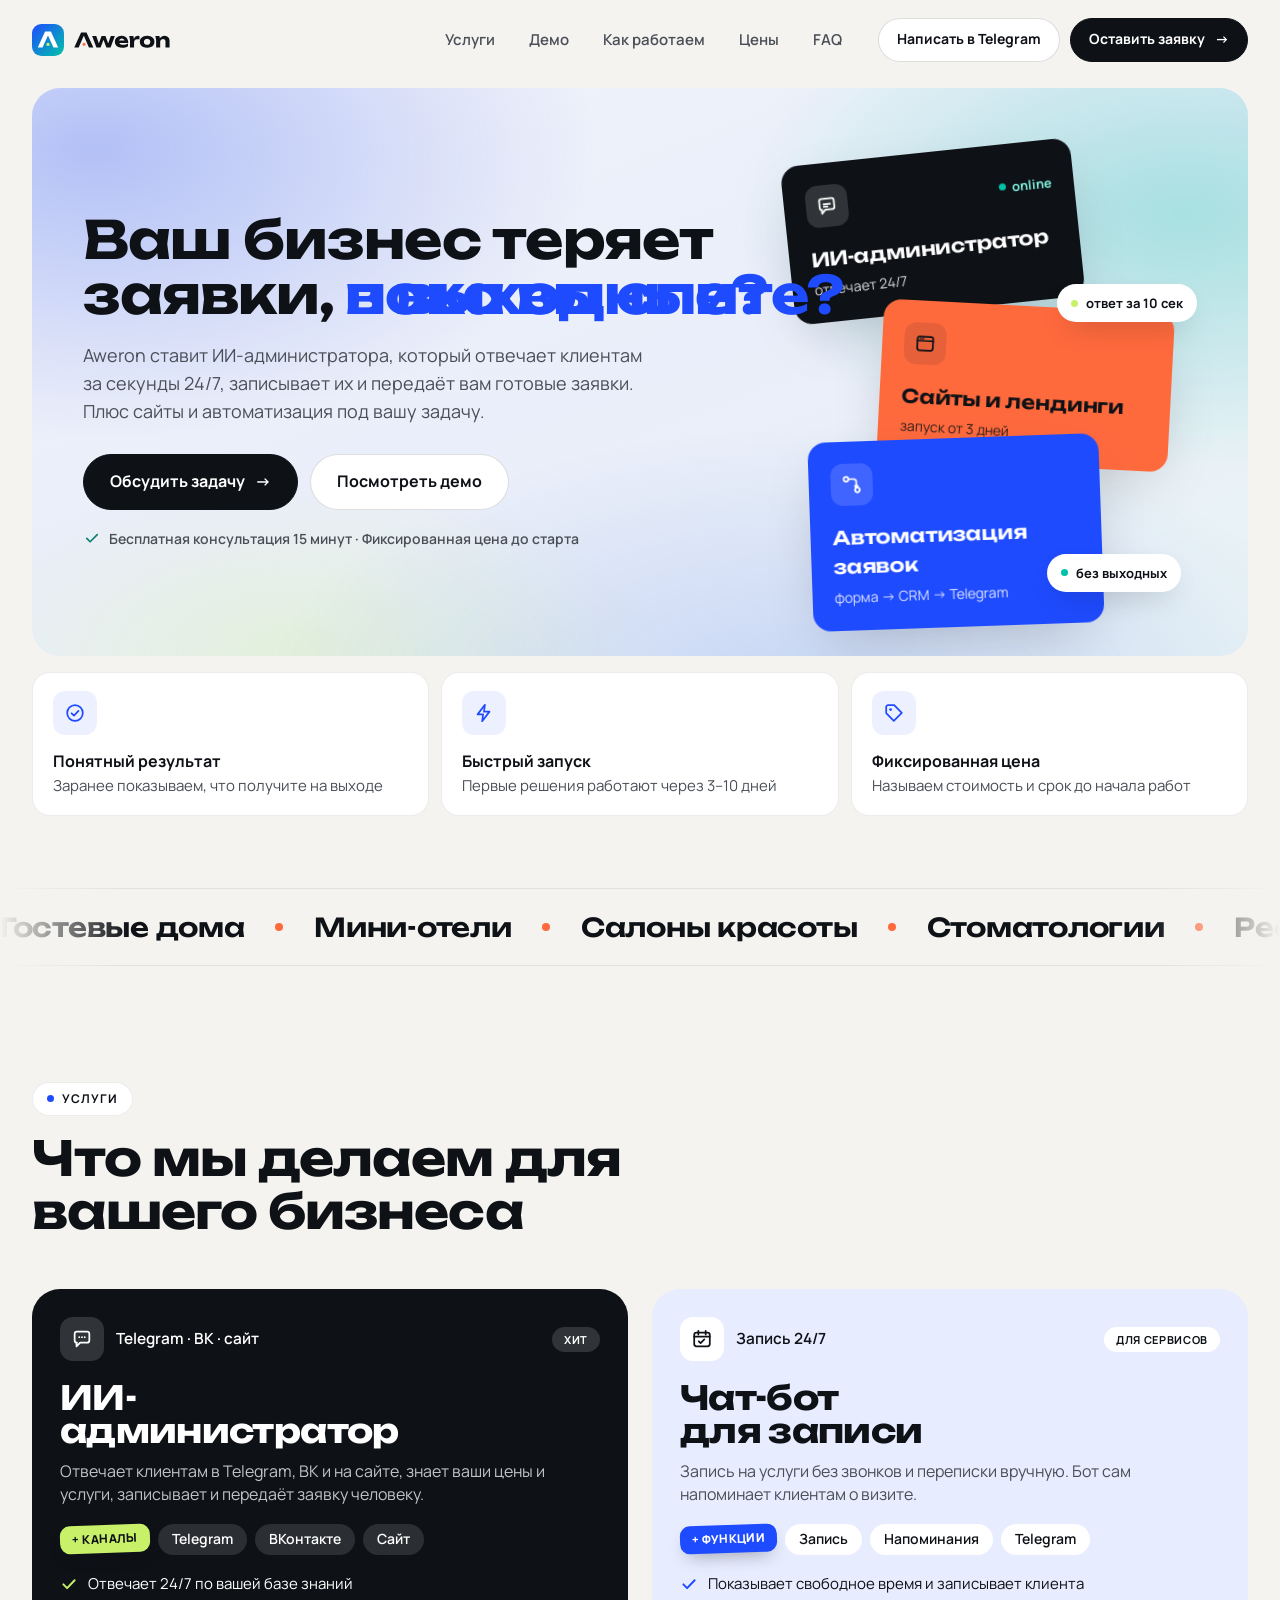
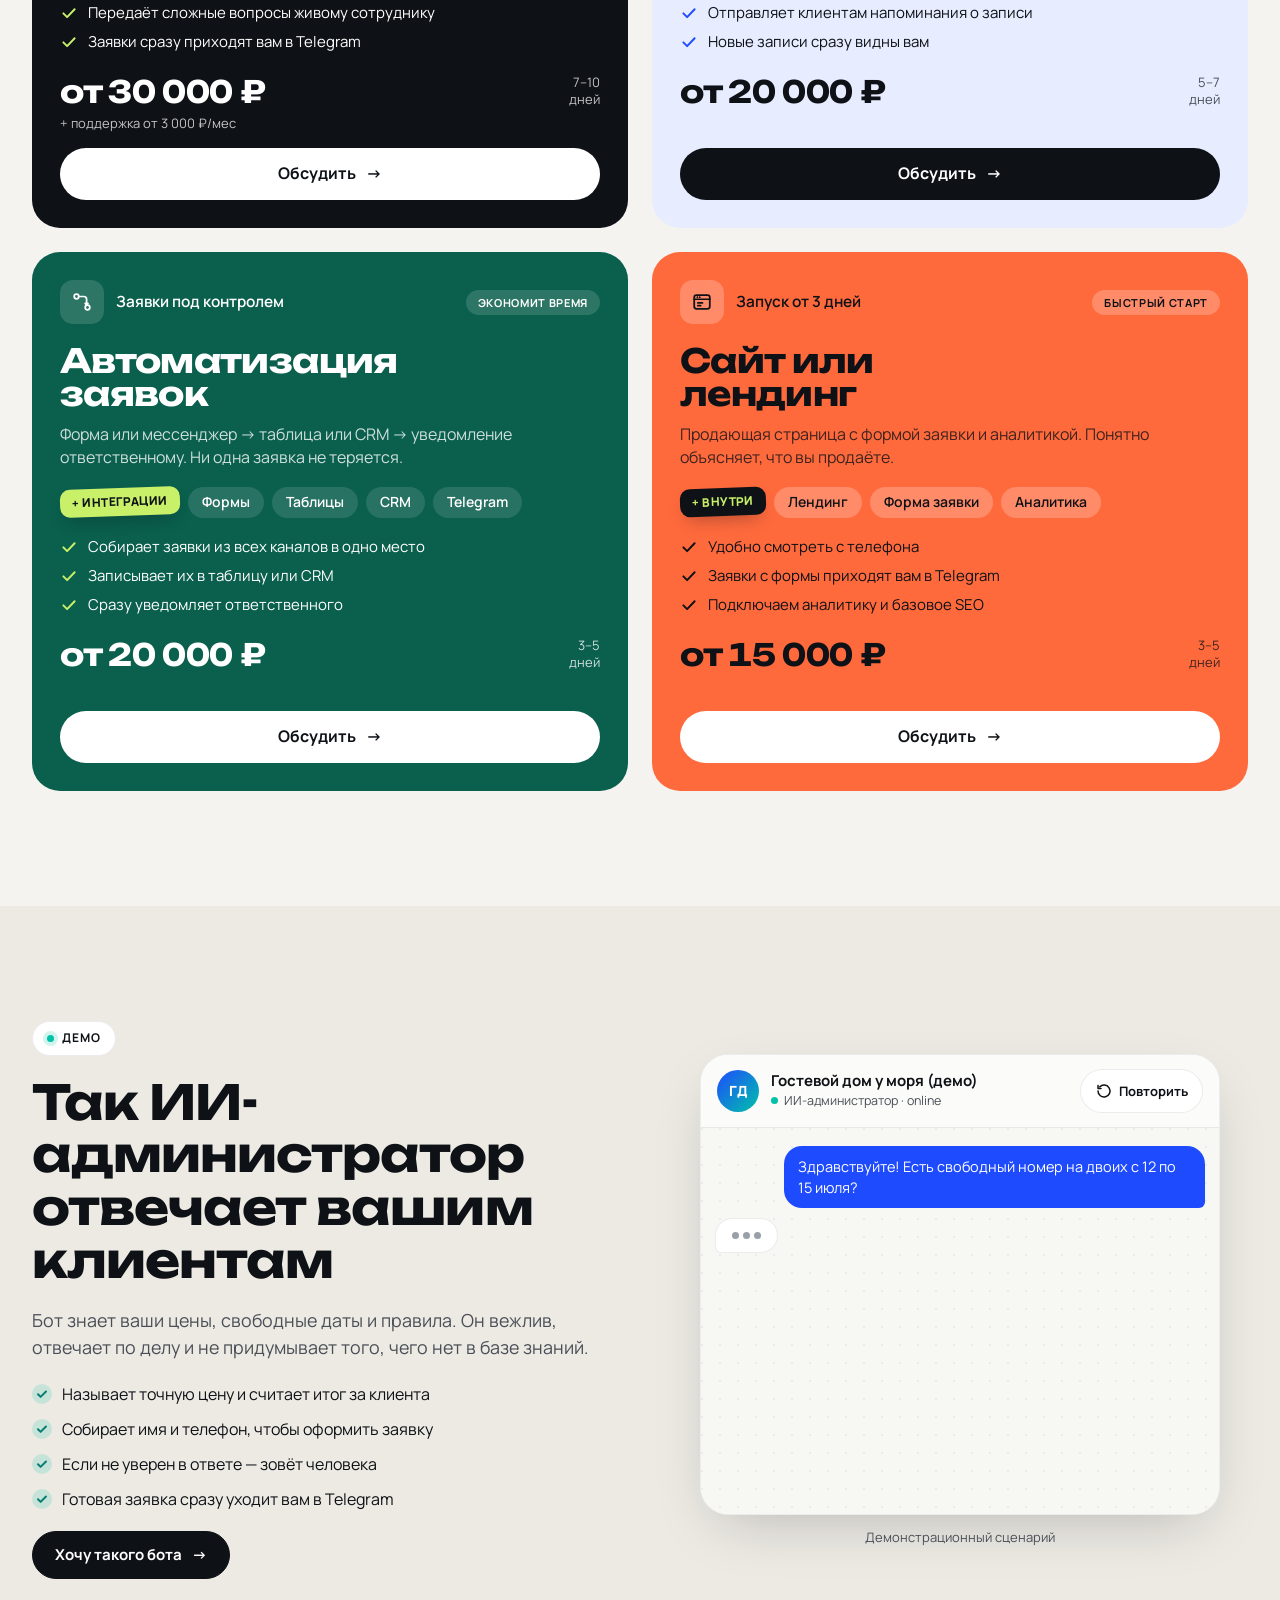
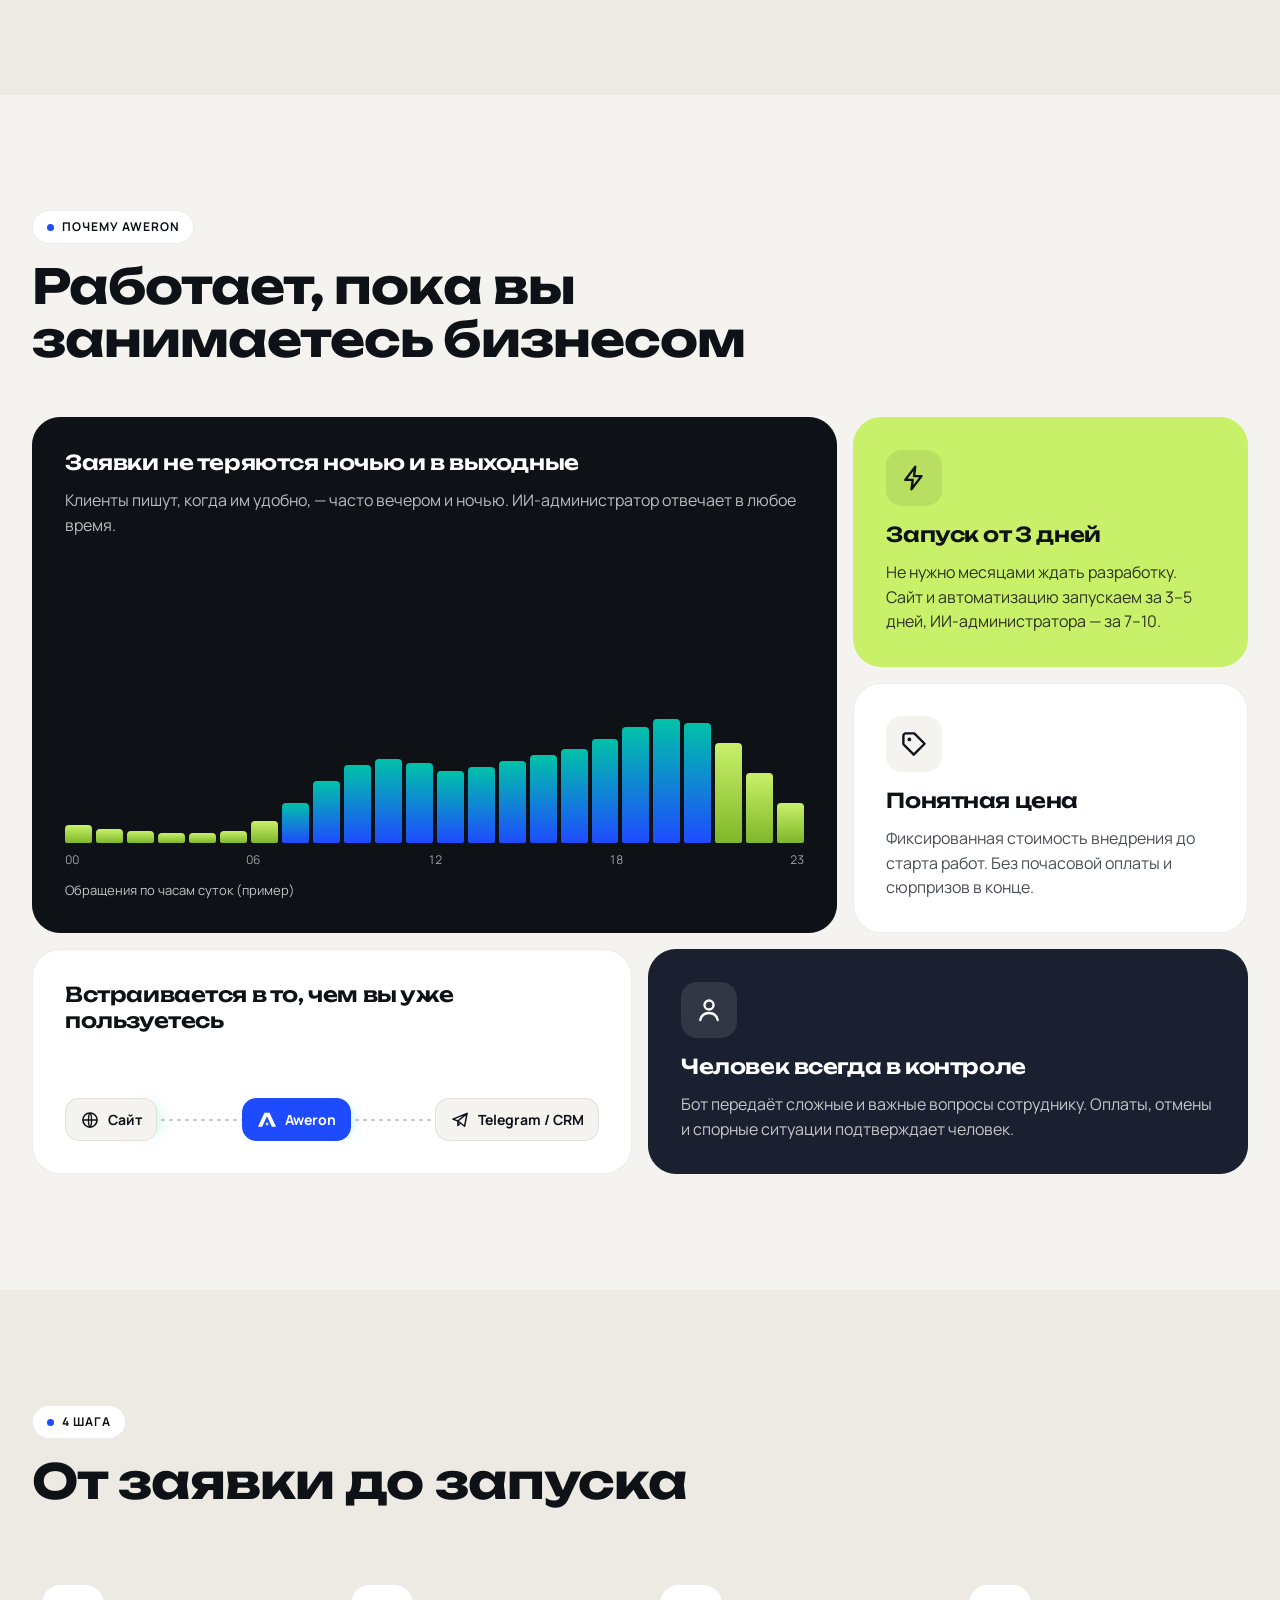
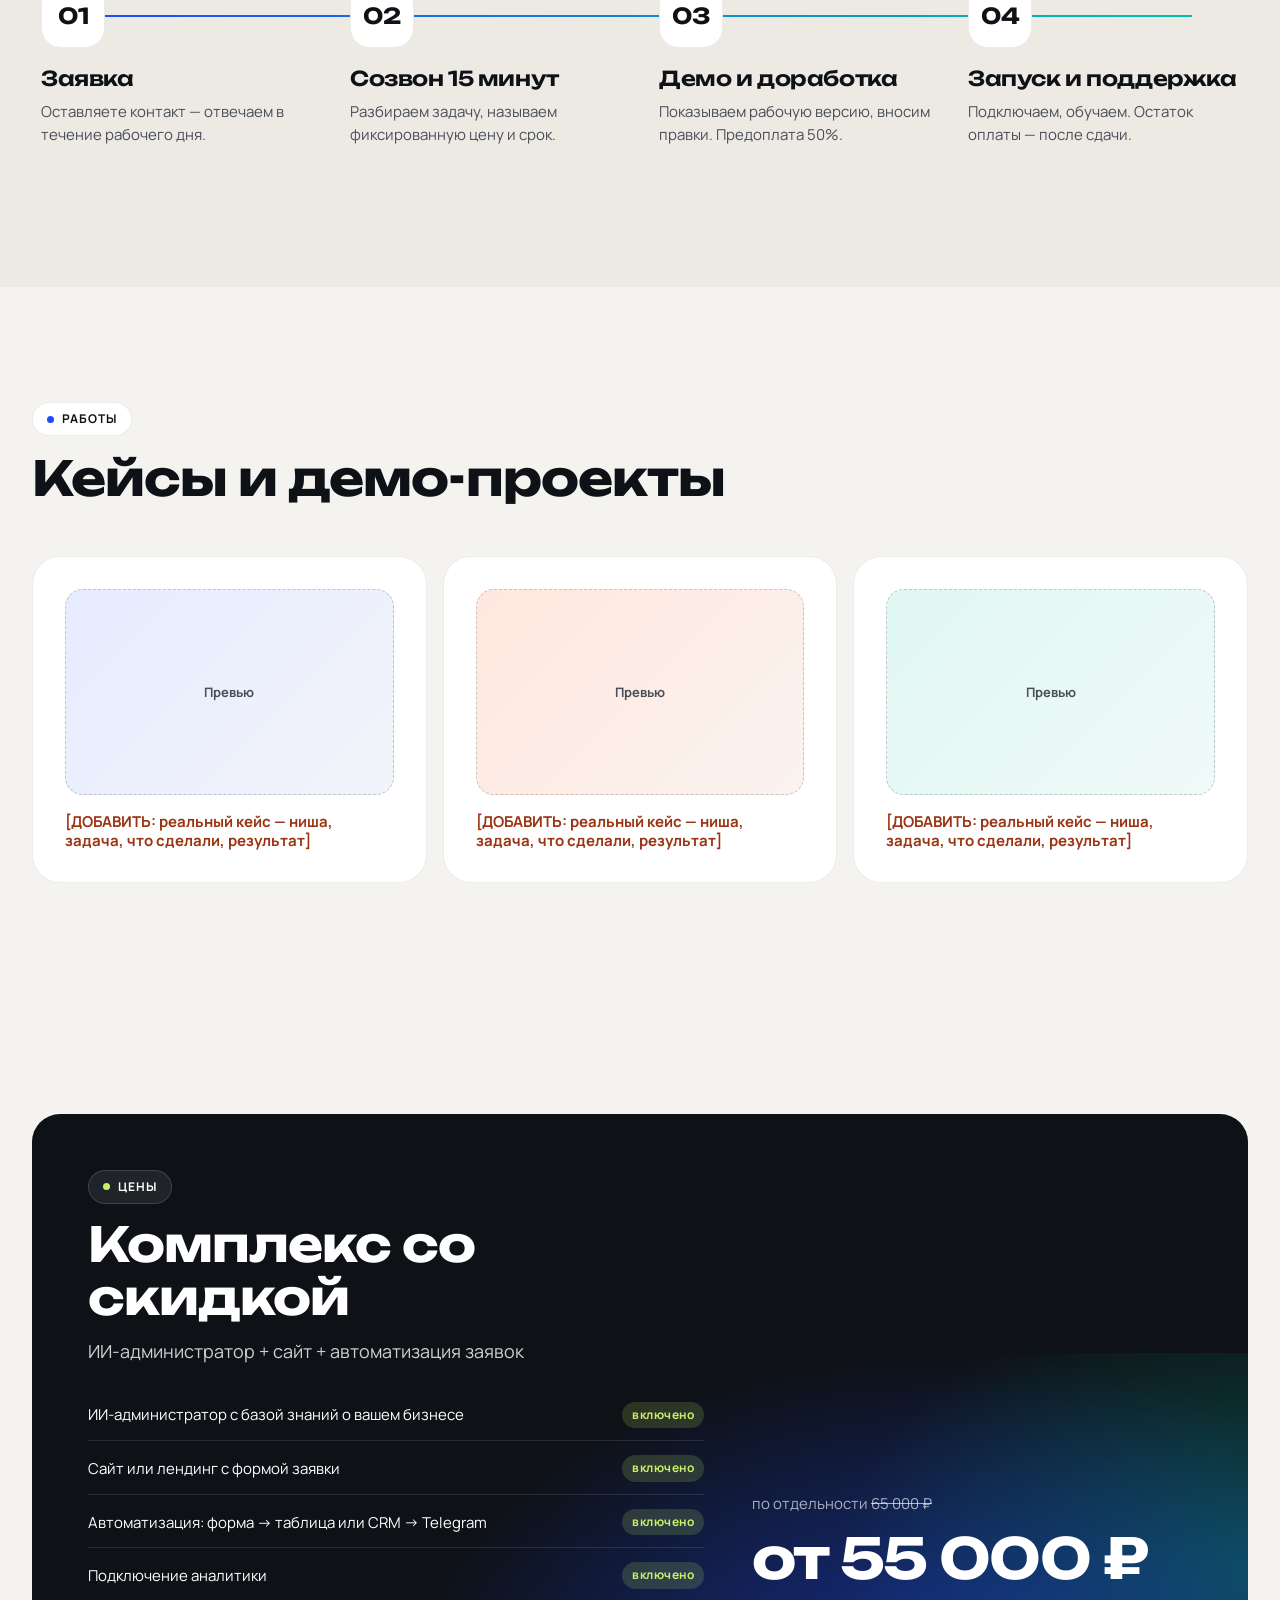
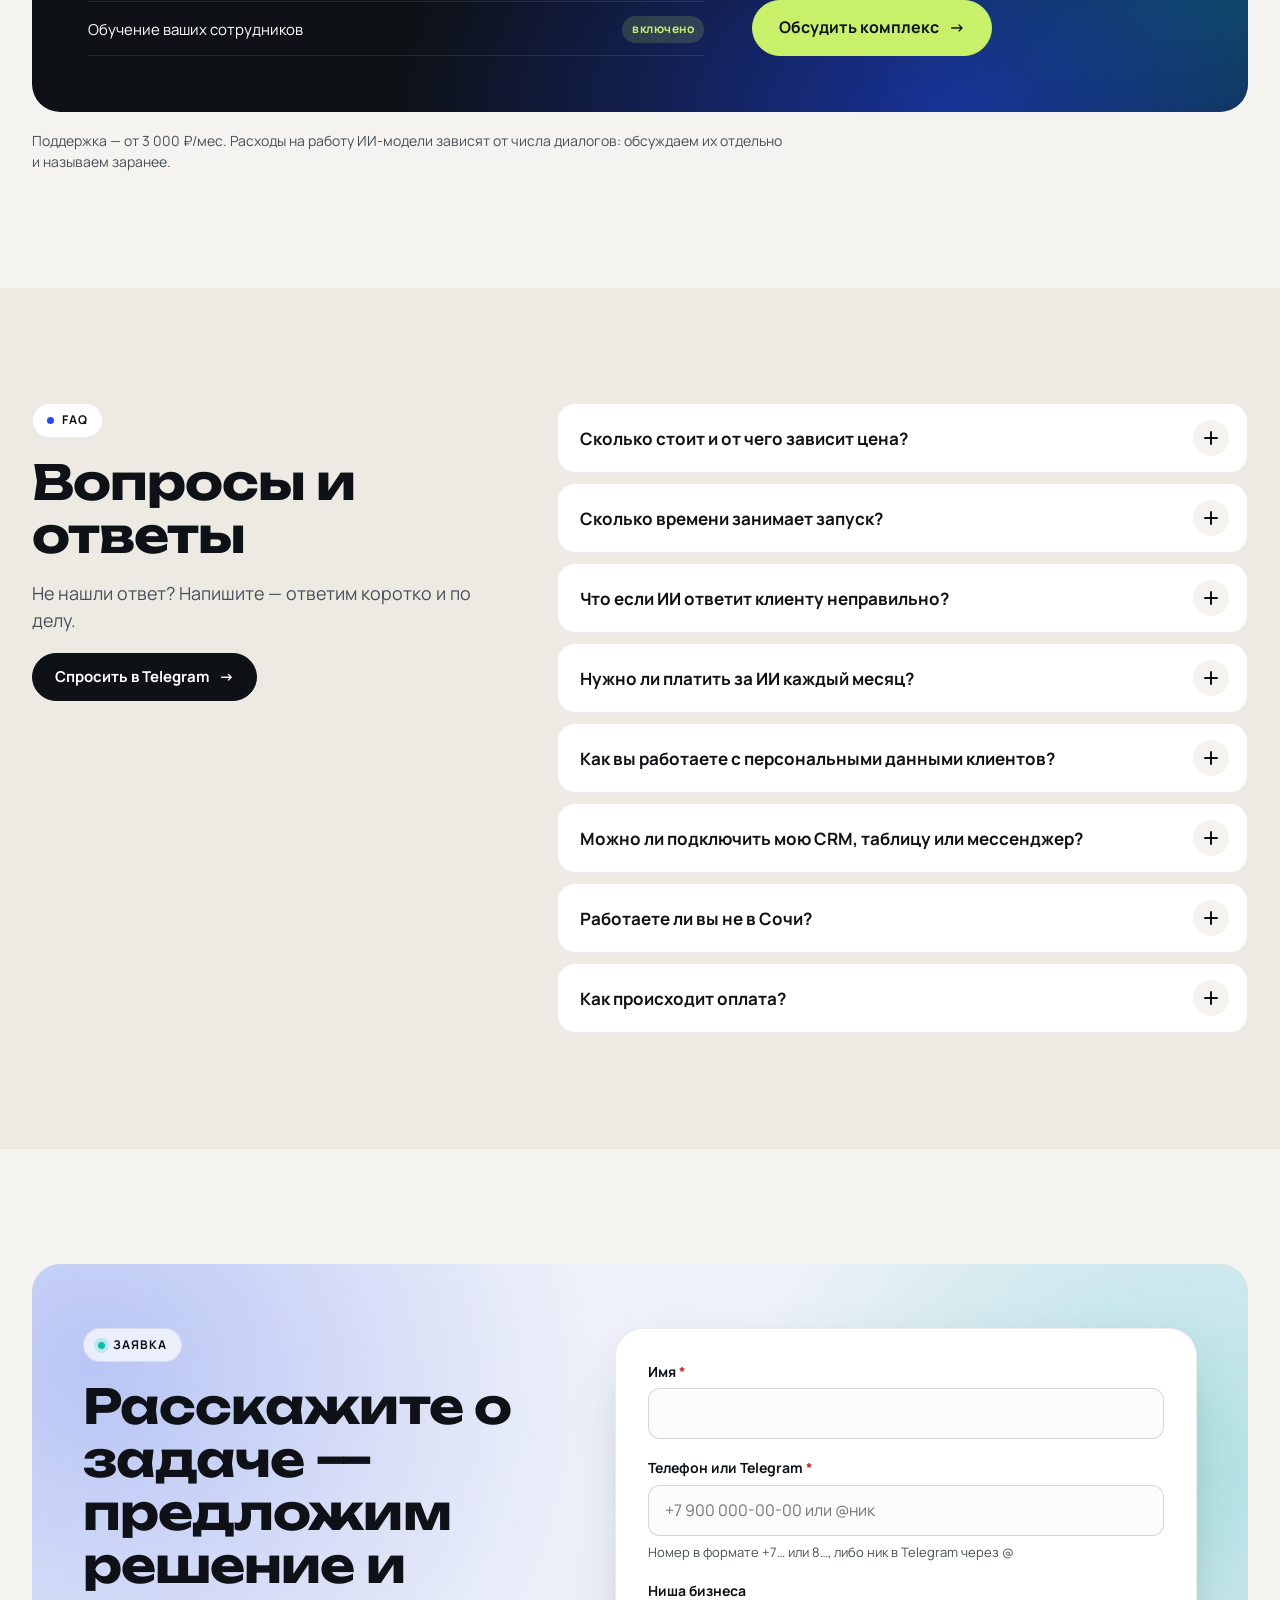
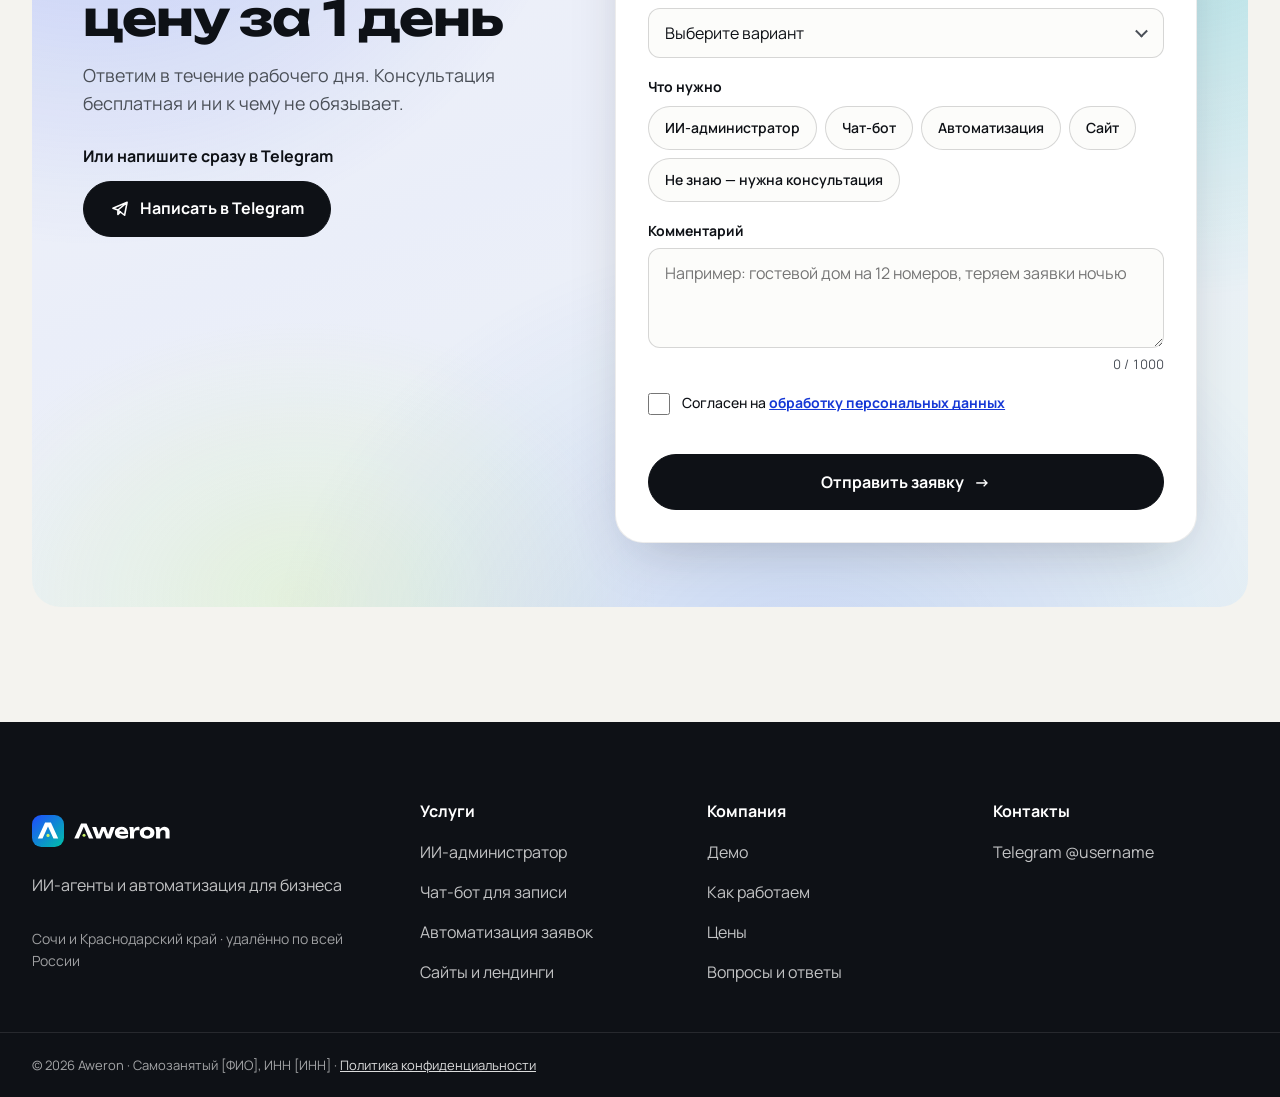
==== index.html @ e6cd1aff "Схема интеграции: новая анимация без обрезки свечения Причина бага: clip-path на линии резал свечени" ====
<!doctype html>
<html lang="ru">
<head>
  <meta charset="utf-8">
  <meta name="viewport" content="width=device-width, initial-scale=1">
  <title>Aweron — ИИ-администратор и автоматизация для бизнеса в Сочи</title>
  <meta name="description" content="ИИ-администратор отвечает клиентам 24/7, записывает их и передаёт заявки в Telegram. Чат-боты, автоматизация заявок и сайты для бизнеса. Сочи и вся Россия.">
  <link rel="canonical" href="https://aweron.ru/">
  <meta name="theme-color" content="#F4F3EF">

  <!-- Open Graph / Twitter -->
  <meta property="og:type" content="website">
  <meta property="og:locale" content="ru_RU">
  <meta property="og:site_name" content="Aweron">
  <meta property="og:title" content="Aweron — ИИ-администратор и автоматизация для бизнеса">
  <meta property="og:description" content="Отвечает клиентам за секунды 24/7, записывает их и передаёт вам готовые заявки. Плюс сайты и автоматизация под вашу задачу.">
  <meta property="og:url" content="https://aweron.ru/">
  <meta property="og:image" content="https://aweron.ru/og-image.png">
  <meta property="og:image:width" content="1200">
  <meta property="og:image:height" content="630">
  <meta name="twitter:card" content="summary_large_image">
  <meta name="twitter:title" content="Aweron — ИИ-администратор и автоматизация для бизнеса">
  <meta name="twitter:description" content="Отвечает клиентам за секунды 24/7, записывает их и передаёт вам готовые заявки.">
  <meta name="twitter:image" content="https://aweron.ru/og-image.png">

  <link rel="icon" href="favicon.svg" type="image/svg+xml">
  <link rel="apple-touch-icon" href="apple-touch-icon.png">

  <link rel="preconnect" href="https://fonts.googleapis.com">
  <link rel="preconnect" href="https://fonts.gstatic.com" crossorigin>
  <link rel="stylesheet" href="https://fonts.googleapis.com/css2?family=Manrope:wght@400;500;600;700&family=Unbounded:wght@600;700&display=swap">
  <link rel="stylesheet" href="assets/css/style.css">

  <script src="assets/js/config.js" defer></script>
  <script src="assets/js/main.js" defer></script>
  <noscript><style>.reveal-up{opacity:1!important;transform:none!important}.stack-card{opacity:1!important}</style></noscript>
</head>
<body>
  <a class="skip-link" href="#main">Перейти к содержимому</a>

  <!-- ============ ШАПКА ============ -->
  <header class="site-header" id="top">
    <div class="container header-inner">
      <a class="logo" href="#top" aria-label="Aweron — на главную">
        <svg class="logo-svg" viewBox="0 0 207.84 48" width="138.56" height="32" role="img" focusable="false"><title>Aweron</title><defs><linearGradient id="awr-g-h" x1="0" y1="0" x2="48" y2="48" gradientUnits="userSpaceOnUse"><stop offset="0" stop-color="#1F4BFF"/><stop offset="1" stop-color="#00C2A8"/></linearGradient></defs><path d="M14 0H34A14 14 0 0 1 48 14V34A14 14 0 0 1 34 48H14A14 14 0 0 1 0 34V14A14 14 0 0 1 14 0Z" fill="url(#awr-g-h)"/><path d="M8.7 35.4L19.63 11.4H28.37L39.3 35.4H32.22L24 17.34L15.78 35.4Z" fill="#FFFFFF"/><circle class="logo-ping" cx="24" cy="30.6" r="2.4" fill="none" stroke="#C8F169" stroke-width="1.5" opacity="0"/><circle class="logo-spark" cx="24" cy="30.6" r="2.4" fill="#C8F169"/><path d="M81.81 12.75 92.04 35.25H85.41L76.83 15.39H78.63L70.02 35.25H63.39L73.62 12.75ZM115.23 31.8H113.31L118.17 18.12H124.29L117.87 35.25H111.63L106.26 21.03H108.3L102.87 35.25H96.63L90.21 18.12H96.39L101.22 31.8H99.3L104.37 18.12H110.22ZM135.09 35.73Q131.97 35.73 129.52 34.59Q127.08 33.45 125.67 31.39Q124.26 29.34 124.26 26.61Q124.26 23.94 125.61 21.91Q126.96 19.89 129.31 18.75Q131.67 17.61 134.64 17.61Q137.73 17.61 139.91 18.95Q142.08 20.28 143.26 22.71Q144.45 25.14 144.45 28.44H129.21V24.75H141L138.99 26.04Q138.87 24.72 138.33 23.8Q137.79 22.89 136.91 22.41Q136.02 21.93 134.79 21.93Q133.44 21.93 132.48 22.47Q131.52 23.01 130.98 23.95Q130.44 24.9 130.44 26.16Q130.44 27.78 131.18 28.91Q131.91 30.03 133.33 30.63Q134.76 31.23 136.83 31.23Q138.72 31.23 140.59 30.73Q142.47 30.24 144 29.34V33.24Q142.23 34.44 139.97 35.09Q137.7 35.73 135.09 35.73ZM145.86 18.12H152.1L153.12 24.24V35.25H147V23.88ZM161.16 17.85V23.07Q160.26 22.89 159.46 22.81Q158.67 22.74 158.01 22.74Q156.69 22.74 155.58 23.27Q154.47 23.79 153.8 24.99Q153.12 26.19 153.12 28.2L151.95 26.76Q152.19 24.9 152.67 23.27Q153.15 21.63 153.97 20.36Q154.8 19.08 156.03 18.34Q157.26 17.61 159.03 17.61Q159.54 17.61 160.08 17.67Q160.62 17.73 161.16 17.85ZM172.71 35.73Q169.41 35.73 166.95 34.61Q164.49 33.48 163.11 31.43Q161.73 29.37 161.73 26.7Q161.73 23.97 163.11 21.93Q164.49 19.89 166.95 18.75Q169.41 17.61 172.71 17.61Q175.98 17.61 178.45 18.75Q180.93 19.89 182.31 21.93Q183.69 23.97 183.69 26.7Q183.69 29.37 182.31 31.43Q180.93 33.48 178.45 34.61Q175.98 35.73 172.71 35.73ZM172.71 31.2Q174.21 31.2 175.27 30.66Q176.34 30.12 176.91 29.1Q177.48 28.08 177.48 26.7Q177.48 25.26 176.91 24.25Q176.34 23.25 175.27 22.71Q174.21 22.17 172.71 22.17Q171.21 22.17 170.13 22.71Q169.05 23.25 168.48 24.25Q167.91 25.26 167.91 26.67Q167.91 28.08 168.48 29.1Q169.05 30.12 170.13 30.66Q171.21 31.2 172.71 31.2ZM185.04 18.12H191.19L192.3 24.96V35.25H186.18V24.03ZM198.6 17.61Q201.06 17.61 202.8 18.6Q204.54 19.59 205.45 21.39Q206.37 23.19 206.37 25.65V35.25H200.25V26.55Q200.25 24.63 199.27 23.61Q198.3 22.59 196.47 22.59Q195.21 22.59 194.26 23.13Q193.32 23.67 192.81 24.66Q192.3 25.65 192.3 27L190.41 26.01Q190.77 23.28 191.94 21.41Q193.11 19.53 194.82 18.57Q196.53 17.61 198.6 17.61Z" fill="currentColor"/><circle cx="78.06" cy="30.52" r="2.25" fill="#FF6A3D"/></svg>
      </a>

      <nav class="main-nav" aria-label="Основная навигация">
        <ul>
          <li><a href="#services">Услуги</a></li>
          <li><a href="#demo">Демо</a></li>
          <li><a href="#process">Как работаем</a></li>
          <li><a href="#pricing">Цены</a></li>
          <li><a href="#faq">FAQ</a></li>
        </ul>
      </nav>

      <div class="header-actions">
        <a class="btn btn--ghost btn--sm" href="https://t.me/" data-tg target="_blank" rel="noopener">Написать в Telegram</a>
        <a class="btn btn--dark btn--sm" href="#contact">Оставить заявку <span class="btn-arrow" aria-hidden="true">→</span></a>
      </div>

      <button class="burger" type="button" aria-label="Открыть меню" aria-expanded="false" aria-controls="mobile-menu">
        <span></span><span></span><span></span>
      </button>
    </div>
  </header>

  <!-- Мобильное меню (вне header, чтобы backdrop-filter шапки не ломал position: fixed) -->
  <div class="mobile-menu" id="mobile-menu" aria-label="Меню" role="dialog" aria-modal="true">
    <nav aria-label="Мобильная навигация">
      <ul>
        <li><a href="#services">Услуги</a></li>
        <li><a href="#demo">Демо</a></li>
        <li><a href="#process">Как работаем</a></li>
        <li><a href="#pricing">Цены</a></li>
        <li><a href="#faq">FAQ</a></li>
      </ul>
    </nav>
    <div class="mobile-menu-actions">
      <a class="btn btn--dark" href="#contact">Оставить заявку <span class="btn-arrow" aria-hidden="true">→</span></a>
      <a class="btn btn--ghost" href="https://t.me/" data-tg target="_blank" rel="noopener">Написать в Telegram</a>
    </div>
  </div>

  <main id="main">
    <!-- ============ HERO ============ -->
    <section class="hero" aria-labelledby="hero-title">
      <div class="container">
        <div class="hero-box">
          <div class="hero-aurora" aria-hidden="true"></div>
          <div class="hero-grid">
            <div class="hero-text">
              <h1 id="hero-title" class="hero-title">
                Ваш бизнес теряет заявки,
                <span class="sr-only">пока вы спите, в выходные или когда администратор занят?</span>
                <span class="rotator" aria-hidden="true"><span class="rotator-word active">пока вы спите?</span><span class="rotator-word">в выходные?</span><span class="rotator-word">в высокий сезон?</span><span class="rotator-word">когда админ занят?</span></span>
              </h1>
              <p class="hero-sub">Aweron ставит ИИ-администратора, который отвечает клиентам за секунды 24/7, записывает их и передаёт вам готовые заявки. Плюс сайты и автоматизация под вашу задачу.</p>
              <div class="hero-cta">
                <a class="btn btn--dark btn--lg" href="#contact">Обсудить задачу <span class="btn-arrow" aria-hidden="true">→</span></a>
                <a class="btn btn--ghost btn--lg" href="#demo">Посмотреть демо</a>
              </div>
              <p class="hero-note">
                <svg width="18" height="18" viewBox="0 0 24 24" aria-hidden="true"><path d="M5 12.5l4.5 4.5L19 7.5" fill="none" stroke="currentColor" stroke-width="2.2" stroke-linecap="round" stroke-linejoin="round"/></svg>
                Бесплатная консультация 15 минут · Фиксированная цена до старта
              </p>
            </div>

            <div class="hero-visual" aria-hidden="true">
              <div class="stack">
                <div class="stack-card stack-card--ink" style="--x:-2%;--y:0%;--r:-6deg;--d:0ms">
                  <div class="stack-card-top">
                    <span class="stack-ico">
                      <svg width="22" height="22" viewBox="0 0 24 24"><path d="M4 6.5A2.5 2.5 0 0 1 6.5 4h11A2.5 2.5 0 0 1 20 6.5v7a2.5 2.5 0 0 1-2.5 2.5H10l-4 4v-4h0.5A2.5 2.5 0 0 1 4 13.5z" fill="none" stroke="currentColor" stroke-width="1.9" stroke-linejoin="round"/><path d="M8.5 10h7M8.5 12.8h4" stroke="currentColor" stroke-width="1.9" stroke-linecap="round"/></svg>
                    </span>
                    <span class="status-online"><span class="dot dot--teal"></span>online</span>
                  </div>
                  <p class="stack-title">ИИ-администратор</p>
                  <p class="stack-line">отвечает 24/7</p>
                </div>
                <div class="stack-card stack-card--coral" style="--x:30%;--y:35%;--r:3deg;--d:120ms">
                  <div class="stack-card-top">
                    <span class="stack-ico">
                      <svg width="22" height="22" viewBox="0 0 24 24"><rect x="3.5" y="4.5" width="17" height="15" rx="2.5" fill="none" stroke="currentColor" stroke-width="1.9"/><path d="M3.5 9h17M7 6.8h.01M9.5 6.8h.01" stroke="currentColor" stroke-width="1.9" stroke-linecap="round"/></svg>
                    </span>
                  </div>
                  <p class="stack-title">Сайты и лендинги</p>
                  <p class="stack-line">запуск от 3 дней</p>
                </div>
                <div class="stack-card stack-card--blue" style="--x:6%;--y:65%;--r:-2deg;--d:240ms">
                  <div class="stack-card-top">
                    <span class="stack-ico">
                      <svg width="22" height="22" viewBox="0 0 24 24"><circle cx="6" cy="6" r="2.5" fill="none" stroke="currentColor" stroke-width="1.9"/><circle cx="18" cy="18" r="2.5" fill="none" stroke="currentColor" stroke-width="1.9"/><path d="M8.5 6H14a3 3 0 0 1 3 3v6.5M15.5 13.5l1.5 2 1.5-2" fill="none" stroke="currentColor" stroke-width="1.9" stroke-linecap="round" stroke-linejoin="round"/></svg>
                    </span>
                  </div>
                  <p class="stack-title">Автоматизация заявок</p>
                  <p class="stack-line">форма → CRM → Telegram</p>
                </div>
              </div>
              <span class="float-pill float-pill--a"><span class="dot dot--lime"></span>ответ за 10 сек</span>
              <span class="float-pill float-pill--b"><span class="dot dot--teal"></span>без выходных</span>
            </div>
          </div>
        </div>

        <ul class="perks">
          <li class="perk reveal-up" style="--i:0">
            <span class="perk-ico"><svg width="22" height="22" viewBox="0 0 24 24"><circle cx="12" cy="12" r="8.5" fill="none" stroke="currentColor" stroke-width="1.9"/><path d="M8.3 12.3l2.6 2.6 4.9-5.2" fill="none" stroke="currentColor" stroke-width="1.9" stroke-linecap="round" stroke-linejoin="round"/></svg></span>
            <span><strong>Понятный результат</strong><br>Заранее показываем, что получите на выходе</span>
          </li>
          <li class="perk reveal-up" style="--i:1">
            <span class="perk-ico"><svg width="22" height="22" viewBox="0 0 24 24"><path d="M13 3L5 13.5h6L10 21l8-10.5h-6z" fill="none" stroke="currentColor" stroke-width="1.9" stroke-linejoin="round"/></svg></span>
            <span><strong>Быстрый запуск</strong><br>Первые решения работают через 3–10 дней</span>
          </li>
          <li class="perk reveal-up" style="--i:2">
            <span class="perk-ico"><svg width="22" height="22" viewBox="0 0 24 24"><path d="M3.5 12.2V5.5a2 2 0 0 1 2-2h6.7l8.3 8.3-8.7 8.7z" fill="none" stroke="currentColor" stroke-width="1.9" stroke-linejoin="round"/><circle cx="8.3" cy="8.3" r="1.5" fill="currentColor"/></svg></span>
            <span><strong>Фиксированная цена</strong><br>Называем стоимость и срок до начала работ</span>
          </li>
        </ul>
      </div>
    </section>

    <!-- ============ БЕГУЩАЯ СТРОКА ============ -->
    <div class="marquee" role="region" aria-label="С какими нишами работаем">
      <div class="marquee-track">
        <ul class="marquee-list">
          <li>Гостевые дома</li><li>Мини-отели</li><li>Салоны красоты</li><li>Стоматологии</li><li>Рестораны</li><li>Турагентства</li><li>Автосервисы</li><li>Онлайн-школы</li><li>Клиники</li><li>Фитнес-студии</li>
        </ul>
        <ul class="marquee-list" aria-hidden="true">
          <li>Гостевые дома</li><li>Мини-отели</li><li>Салоны красоты</li><li>Стоматологии</li><li>Рестораны</li><li>Турагентства</li><li>Автосервисы</li><li>Онлайн-школы</li><li>Клиники</li><li>Фитнес-студии</li>
        </ul>
      </div>
    </div>

    <!-- ============ УСЛУГИ ============ -->
    <section class="section" id="services" aria-labelledby="services-title">
      <div class="container">
        <div class="section-head reveal-up">
          <p class="pill-badge"><span class="dot"></span>Услуги</p>
          <h2 id="services-title">Что мы делаем для вашего бизнеса</h2>
        </div>

        <div class="svc-grid">
          <article class="svc-card svc-card--ink reveal-up" style="--i:0" aria-labelledby="svc-ai-title">
            <div class="svc-top">
              <div class="svc-id">
                <span class="svc-ico" aria-hidden="true"><svg width="26" height="26" viewBox="0 0 24 24" aria-hidden="true"><path d="M4 6.5A2.5 2.5 0 0 1 6.5 4h11A2.5 2.5 0 0 1 20 6.5v7a2.5 2.5 0 0 1-2.5 2.5H10l-4 4v-4h.5A2.5 2.5 0 0 1 4 13.5z" fill="none" stroke="currentColor" stroke-width="1.9" stroke-linejoin="round"/><circle cx="9" cy="10" r="1" fill="currentColor"/><circle cx="12" cy="10" r="1" fill="currentColor"/><circle cx="15" cy="10" r="1" fill="currentColor"/></svg></span>
                <span class="svc-caption">Telegram · ВК · сайт</span>
              </div>
              <span class="svc-badge">Хит</span>
            </div>
            <h3 class="svc-title" id="svc-ai-title">ИИ-<br>администратор</h3>
            <p class="svc-desc">Отвечает клиентам в Telegram, ВК и на сайте, знает ваши цены и услуги, записывает и передаёт заявку человеку.</p>
            <ul class="svc-chips">
              <li class="svc-sticker">+ Каналы</li>
              <li class="svc-chip">Telegram</li>
              <li class="svc-chip">ВКонтакте</li>
              <li class="svc-chip">Сайт</li>
            </ul>
            <ul class="svc-list">
              <li><svg class="svc-check" width="20" height="20" viewBox="0 0 24 24" aria-hidden="true"><path d="M4.5 12.5l5 5L19.5 7" fill="none" stroke="currentColor" stroke-width="2.6" stroke-linecap="round" stroke-linejoin="round"/></svg><span>Отвечает 24/7 по вашей базе знаний</span></li>
              <li><svg class="svc-check" width="20" height="20" viewBox="0 0 24 24" aria-hidden="true"><path d="M4.5 12.5l5 5L19.5 7" fill="none" stroke="currentColor" stroke-width="2.6" stroke-linecap="round" stroke-linejoin="round"/></svg><span>Передаёт сложные вопросы живому сотруднику</span></li>
              <li><svg class="svc-check" width="20" height="20" viewBox="0 0 24 24" aria-hidden="true"><path d="M4.5 12.5l5 5L19.5 7" fill="none" stroke="currentColor" stroke-width="2.6" stroke-linecap="round" stroke-linejoin="round"/></svg><span>Заявки сразу приходят вам в Telegram</span></li>
            </ul>
            <div class="svc-bottom">
              <div class="svc-price-row">
                <p class="svc-price">от <span data-price="aiAdmin">30 000 ₽</span></p>
                <p class="svc-term">7–10<br>дней</p>
              </div>
              <p class="svc-support">+ поддержка от <span data-price="support">3 000 ₽</span>/мес</p>
              <a class="svc-btn" href="#contact" data-pick="ai-admin">Обсудить <span class="svc-arrow" aria-hidden="true">→</span></a>
            </div>
          </article>

          <article class="svc-card svc-card--sky reveal-up" style="--i:1" aria-labelledby="svc-bot-title">
            <div class="svc-top">
              <div class="svc-id">
                <span class="svc-ico" aria-hidden="true"><svg width="26" height="26" viewBox="0 0 24 24" aria-hidden="true"><rect x="3.5" y="5" width="17" height="15" rx="2.5" fill="none" stroke="currentColor" stroke-width="1.9"/><path d="M3.5 9.5h17M8 3v4M16 3v4M8.5 14.5l2 2 4-4" fill="none" stroke="currentColor" stroke-width="1.9" stroke-linecap="round" stroke-linejoin="round"/></svg></span>
                <span class="svc-caption">Запись 24/7</span>
              </div>
              <span class="svc-badge">Для сервисов</span>
            </div>
            <h3 class="svc-title" id="svc-bot-title">Чат-бот<br>для записи</h3>
            <p class="svc-desc">Запись на услуги без звонков и переписки вручную. Бот сам напоминает клиентам о визите.</p>
            <ul class="svc-chips">
              <li class="svc-sticker">+ Функции</li>
              <li class="svc-chip">Запись</li>
              <li class="svc-chip">Напоминания</li>
              <li class="svc-chip">Telegram</li>
            </ul>
            <ul class="svc-list">
              <li><svg class="svc-check" width="20" height="20" viewBox="0 0 24 24" aria-hidden="true"><path d="M4.5 12.5l5 5L19.5 7" fill="none" stroke="currentColor" stroke-width="2.6" stroke-linecap="round" stroke-linejoin="round"/></svg><span>Показывает свободное время и записывает клиента</span></li>
              <li><svg class="svc-check" width="20" height="20" viewBox="0 0 24 24" aria-hidden="true"><path d="M4.5 12.5l5 5L19.5 7" fill="none" stroke="currentColor" stroke-width="2.6" stroke-linecap="round" stroke-linejoin="round"/></svg><span>Отправляет клиентам напоминания о записи</span></li>
              <li><svg class="svc-check" width="20" height="20" viewBox="0 0 24 24" aria-hidden="true"><path d="M4.5 12.5l5 5L19.5 7" fill="none" stroke="currentColor" stroke-width="2.6" stroke-linecap="round" stroke-linejoin="round"/></svg><span>Новые записи сразу видны вам</span></li>
            </ul>
            <div class="svc-bottom">
              <div class="svc-price-row">
                <p class="svc-price">от <span data-price="chatbot">20 000 ₽</span></p>
                <p class="svc-term">5–7<br>дней</p>
              </div>
              <a class="svc-btn" href="#contact" data-pick="chatbot">Обсудить <span class="svc-arrow" aria-hidden="true">→</span></a>
            </div>
          </article>

          <article class="svc-card svc-card--green reveal-up" style="--i:2" aria-labelledby="svc-auto-title">
            <div class="svc-top">
              <div class="svc-id">
                <span class="svc-ico" aria-hidden="true"><svg width="26" height="26" viewBox="0 0 24 24" aria-hidden="true"><circle cx="6" cy="6" r="2.5" fill="none" stroke="currentColor" stroke-width="1.9"/><circle cx="18" cy="18" r="2.5" fill="none" stroke="currentColor" stroke-width="1.9"/><path d="M8.5 6H14a3 3 0 0 1 3 3v6.5M15.5 13.5l1.5 2 1.5-2" fill="none" stroke="currentColor" stroke-width="1.9" stroke-linecap="round" stroke-linejoin="round"/></svg></span>
                <span class="svc-caption">Заявки под контролем</span>
              </div>
              <span class="svc-badge">Экономит время</span>
            </div>
            <h3 class="svc-title" id="svc-auto-title">Автоматизация<br>заявок</h3>
            <p class="svc-desc">Форма или мессенджер → таблица или CRM → уведомление ответственному. Ни одна заявка не теряется.</p>
            <ul class="svc-chips">
              <li class="svc-sticker">+ Интеграции</li>
              <li class="svc-chip">Формы</li>
              <li class="svc-chip">Таблицы</li>
              <li class="svc-chip">CRM</li>
              <li class="svc-chip">Telegram</li>
            </ul>
            <ul class="svc-list">
              <li><svg class="svc-check" width="20" height="20" viewBox="0 0 24 24" aria-hidden="true"><path d="M4.5 12.5l5 5L19.5 7" fill="none" stroke="currentColor" stroke-width="2.6" stroke-linecap="round" stroke-linejoin="round"/></svg><span>Собирает заявки из всех каналов в одно место</span></li>
              <li><svg class="svc-check" width="20" height="20" viewBox="0 0 24 24" aria-hidden="true"><path d="M4.5 12.5l5 5L19.5 7" fill="none" stroke="currentColor" stroke-width="2.6" stroke-linecap="round" stroke-linejoin="round"/></svg><span>Записывает их в таблицу или CRM</span></li>
              <li><svg class="svc-check" width="20" height="20" viewBox="0 0 24 24" aria-hidden="true"><path d="M4.5 12.5l5 5L19.5 7" fill="none" stroke="currentColor" stroke-width="2.6" stroke-linecap="round" stroke-linejoin="round"/></svg><span>Сразу уведомляет ответственного</span></li>
            </ul>
            <div class="svc-bottom">
              <div class="svc-price-row">
                <p class="svc-price">от <span data-price="automation">20 000 ₽</span></p>
                <p class="svc-term">3–5<br>дней</p>
              </div>
              <a class="svc-btn" href="#contact" data-pick="automation">Обсудить <span class="svc-arrow" aria-hidden="true">→</span></a>
            </div>
          </article>

          <article class="svc-card svc-card--coral reveal-up" style="--i:3" aria-labelledby="svc-site-title">
            <div class="svc-top">
              <div class="svc-id">
                <span class="svc-ico" aria-hidden="true"><svg width="26" height="26" viewBox="0 0 24 24" aria-hidden="true"><rect x="3.5" y="4.5" width="17" height="15" rx="2.5" fill="none" stroke="currentColor" stroke-width="1.9"/><path d="M3.5 9h17M7 6.8h.01M9.5 6.8h.01M7.5 13h5M7.5 16h3" stroke="currentColor" stroke-width="1.9" stroke-linecap="round"/></svg></span>
                <span class="svc-caption">Запуск от 3 дней</span>
              </div>
              <span class="svc-badge">Быстрый старт</span>
            </div>
            <h3 class="svc-title" id="svc-site-title">Сайт или<br>лендинг</h3>
            <p class="svc-desc">Продающая страница с формой заявки и аналитикой. Понятно объясняет, что вы продаёте.</p>
            <ul class="svc-chips">
              <li class="svc-sticker">+ Внутри</li>
              <li class="svc-chip">Лендинг</li>
              <li class="svc-chip">Форма заявки</li>
              <li class="svc-chip">Аналитика</li>
            </ul>
            <ul class="svc-list">
              <li><svg class="svc-check" width="20" height="20" viewBox="0 0 24 24" aria-hidden="true"><path d="M4.5 12.5l5 5L19.5 7" fill="none" stroke="currentColor" stroke-width="2.6" stroke-linecap="round" stroke-linejoin="round"/></svg><span>Удобно смотреть с телефона</span></li>
              <li><svg class="svc-check" width="20" height="20" viewBox="0 0 24 24" aria-hidden="true"><path d="M4.5 12.5l5 5L19.5 7" fill="none" stroke="currentColor" stroke-width="2.6" stroke-linecap="round" stroke-linejoin="round"/></svg><span>Заявки с формы приходят вам в Telegram</span></li>
              <li><svg class="svc-check" width="20" height="20" viewBox="0 0 24 24" aria-hidden="true"><path d="M4.5 12.5l5 5L19.5 7" fill="none" stroke="currentColor" stroke-width="2.6" stroke-linecap="round" stroke-linejoin="round"/></svg><span>Подключаем аналитику и базовое SEO</span></li>
            </ul>
            <div class="svc-bottom">
              <div class="svc-price-row">
                <p class="svc-price">от <span data-price="website">15 000 ₽</span></p>
                <p class="svc-term">3–5<br>дней</p>
              </div>
              <a class="svc-btn" href="#contact" data-pick="website">Обсудить <span class="svc-arrow" aria-hidden="true">→</span></a>
            </div>
          </article>
        </div>
      </div>
    </section>

    <!-- ============ ДЕМО ============ -->
    <section class="section section--tint" id="demo" aria-labelledby="demo-title">
      <div class="container demo-grid">
        <div class="demo-text reveal-up">
          <p class="pill-badge"><span class="dot dot--live"></span>Демо</p>
          <h2 id="demo-title">Так ИИ-администратор отвечает вашим клиентам</h2>
          <p class="lead">Бот знает ваши цены, свободные даты и правила. Он вежлив, отвечает по делу и не придумывает того, чего нет в базе знаний.</p>
          <ul class="checks checks--lg">
            <li>Называет точную цену и считает итог за клиента</li>
            <li>Собирает имя и телефон, чтобы оформить заявку</li>
            <li>Если не уверен в ответе — зовёт человека</li>
            <li>Готовая заявка сразу уходит вам в Telegram</li>
          </ul>
          <a class="btn btn--dark" href="#contact">Хочу такого бота <span class="btn-arrow" aria-hidden="true">→</span></a>
        </div>

        <div class="demo-visual reveal-up" style="--i:1">
          <div class="chat" id="demo-chat">
            <div class="chat-head">
              <span class="chat-avatar" aria-hidden="true">ГД</span>
              <div>
                <p class="chat-name">Гостевой дом у моря (демо)</p>
                <p class="chat-status"><span class="dot dot--teal"></span>ИИ-администратор · online</p>
              </div>
              <button class="chat-replay" type="button" aria-label="Повторить демонстрацию">
                <svg width="18" height="18" viewBox="0 0 24 24" aria-hidden="true"><path d="M4 12a8 8 0 1 0 2.4-5.7M4 4.5v4h4" fill="none" stroke="currentColor" stroke-width="2" stroke-linecap="round" stroke-linejoin="round"/></svg>
                <span>Повторить</span>
              </button>
            </div>
            <ol class="chat-body" aria-label="Пример переписки">
              <li class="msg msg--user"><p class="bubble">Здравствуйте! Есть свободный номер на двоих с 12 по 15 июля?</p></li>
              <li class="msg msg--bot">
                <span class="typing" aria-hidden="true"><i></i><i></i><i></i></span>
                <p class="bubble">Здравствуйте! Да, на эти даты свободен двухместный номер с балконом — 4 500 ₽ за ночь, итого 13 500 ₽ за 3 ночи. Завтрак включён. Забронировать?</p>
              </li>
              <li class="msg msg--user"><p class="bubble">Да. А до моря далеко?</p></li>
              <li class="msg msg--bot">
                <span class="typing" aria-hidden="true"><i></i><i></i><i></i></span>
                <p class="bubble">8 минут пешком 🙂 Напишите, пожалуйста, имя и телефон — администратор подтвердит бронь в течение 15 минут.</p>
              </li>
              <li class="msg msg--system"><p class="bubble">✓ Заявка передана администратору в Telegram</p></li>
            </ol>
          </div>
          <p class="caption">Демонстрационный сценарий</p>
        </div>
      </div>
    </section>

    <!-- ============ БЕНТО ============ -->
    <section class="section" id="benefits" aria-labelledby="benefits-title">
      <div class="container">
        <div class="section-head reveal-up">
          <p class="pill-badge"><span class="dot"></span>Почему Aweron</p>
          <h2 id="benefits-title">Работает, пока вы занимаетесь бизнесом</h2>
        </div>

        <div class="bento">
          <article class="card bento-card bento-card--chart reveal-up" style="--i:0">
            <h3>Заявки не теряются ночью и в выходные</h3>
            <p>Клиенты пишут, когда им удобно, — часто вечером и ночью. ИИ-администратор отвечает в любое время.</p>
            <figure class="chart">
              <div class="bars" aria-hidden="true">
                <i style="--h:18;--d:0"></i><i style="--h:14;--d:1"></i><i style="--h:12;--d:2"></i><i style="--h:10;--d:3"></i><i style="--h:10;--d:4"></i><i style="--h:12;--d:5"></i><i style="--h:22;--d:6"></i><i style="--h:40;--d:7"></i><i style="--h:62;--d:8"></i><i style="--h:78;--d:9"></i><i style="--h:84;--d:10"></i><i style="--h:80;--d:11"></i><i style="--h:72;--d:12"></i><i style="--h:76;--d:13"></i><i style="--h:82;--d:14"></i><i style="--h:88;--d:15"></i><i style="--h:94;--d:16"></i><i style="--h:104;--d:17"></i><i style="--h:116;--d:18"></i><i style="--h:124;--d:19"></i><i style="--h:120;--d:20"></i><i style="--h:100;--d:21"></i><i style="--h:70;--d:22"></i><i style="--h:40;--d:23"></i>
              </div>
              <div class="chart-axis" aria-hidden="true"><span>00</span><span>06</span><span>12</span><span>18</span><span>23</span></div>
              <figcaption>Обращения по часам суток (пример)</figcaption>
            </figure>
          </article>

          <article class="card bento-card bento-card--lime reveal-up" style="--i:1">
            <span class="bento-ico bento-ico--bolt"><svg width="30" height="30" viewBox="0 0 24 24" aria-hidden="true"><path d="M13 3L5 13.5h6L10 21l8-10.5h-6z" fill="none" stroke="currentColor" stroke-width="1.9" stroke-linejoin="round"/></svg></span>
            <h3>Запуск от 3 дней</h3>
            <p>Не нужно месяцами ждать разработку. Сайт и автоматизацию запускаем за 3–5 дней, ИИ-администратора — за 7–10.</p>
          </article>

          <article class="card bento-card reveal-up" style="--i:2">
            <span class="bento-ico"><svg width="30" height="30" viewBox="0 0 24 24" aria-hidden="true"><path d="M3.5 12.2V5.5a2 2 0 0 1 2-2h6.7l8.3 8.3-8.7 8.7z" fill="none" stroke="currentColor" stroke-width="1.9" stroke-linejoin="round"/><circle cx="8.3" cy="8.3" r="1.5" fill="currentColor"/></svg></span>
            <h3>Понятная цена</h3>
            <p>Фиксированная стоимость внедрения до старта работ. Без почасовой оплаты и сюрпризов в конце.</p>
          </article>

          <article class="card bento-card bento-card--flow reveal-up" style="--i:3">
            <h3>Встраивается в то, чем вы уже пользуетесь</h3>
            <div class="flow" aria-label="Схема: заявка с сайта проходит через Aweron и приходит в Telegram или CRM">
              <span class="flow-node"><svg width="20" height="20" viewBox="0 0 24 24" aria-hidden="true"><circle cx="12" cy="12" r="8.5" fill="none" stroke="currentColor" stroke-width="1.9"/><path d="M3.5 12h17M12 3.5c2.5 2.6 2.5 14.4 0 17M12 3.5c-2.5 2.6-2.5 14.4 0 17" fill="none" stroke="currentColor" stroke-width="1.6"/></svg>Сайт</span>
              <span class="flow-link" aria-hidden="true"><span class="flow-trail"></span><span class="flow-runner"><i></i></span></span>
              <span class="flow-node flow-node--brand"><svg width="20" height="20" viewBox="0 0 48 48" aria-hidden="true"><path d="M2.33 40.4L17.81 6.4H30.19L45.67 40.4H35.65L24 14.81L12.35 40.4Z" fill="currentColor"/><circle cx="24" cy="33.6" r="3.4" fill="#C8F169"/></svg>Aweron</span>
              <span class="flow-link flow-link--2" aria-hidden="true"><span class="flow-trail"></span><span class="flow-runner"><i></i></span></span>
              <span class="flow-node"><svg width="20" height="20" viewBox="0 0 24 24" aria-hidden="true"><path d="M20.5 4L3.5 11l6 2.2M20.5 4l-3 15.5-8-6.3M20.5 4L9.5 13.2v5.3l3-3" fill="none" stroke="currentColor" stroke-width="1.8" stroke-linecap="round" stroke-linejoin="round"/></svg>Telegram / CRM</span>
            </div>
          </article>

          <article class="card bento-card bento-card--ink reveal-up" style="--i:4">
            <span class="bento-ico"><svg width="30" height="30" viewBox="0 0 24 24" aria-hidden="true"><circle cx="12" cy="8" r="3.6" fill="none" stroke="currentColor" stroke-width="1.9"/><path d="M5 20c.8-3.6 3.6-5.6 7-5.6s6.2 2 7 5.6" fill="none" stroke="currentColor" stroke-width="1.9" stroke-linecap="round"/></svg></span>
            <h3>Человек всегда в контроле</h3>
            <p>Бот передаёт сложные и важные вопросы сотруднику. Оплаты, отмены и спорные ситуации подтверждает человек.</p>
          </article>
        </div>
      </div>
    </section>

    <!-- ============ КАК РАБОТАЕМ ============ -->
    <section class="section section--tint" id="process" aria-labelledby="process-title">
      <div class="container">
        <div class="section-head reveal-up">
          <p class="pill-badge"><span class="dot"></span>4 шага</p>
          <h2 id="process-title">От заявки до запуска</h2>
        </div>
        <ol class="steps js-observe">
          <li class="step reveal-up" style="--i:0">
            <span class="step-num">01</span>
            <h3>Заявка</h3>
            <p>Оставляете контакт — отвечаем в течение рабочего дня.</p>
          </li>
          <li class="step reveal-up" style="--i:1">
            <span class="step-num">02</span>
            <h3>Созвон 15 минут</h3>
            <p>Разбираем задачу, называем фиксированную цену и срок.</p>
          </li>
          <li class="step reveal-up" style="--i:2">
            <span class="step-num">03</span>
            <h3>Демо и доработка</h3>
            <p>Показываем рабочую версию, вносим правки. Предоплата 50%.</p>
          </li>
          <li class="step reveal-up" style="--i:3">
            <span class="step-num">04</span>
            <h3>Запуск и поддержка</h3>
            <p>Подключаем, обучаем. Остаток оплаты — после сдачи.</p>
          </li>
        </ol>
      </div>
    </section>

    <!-- ============ КЕЙСЫ ============
         Пока реальных кейсов нет, секцию можно скрыть одним классом:
         добавьте "is-hidden" к <section id="cases">: class="section is-hidden".
         Не публикуйте выдуманные результаты. -->
    <section class="section" id="cases" aria-labelledby="cases-title">
      <div class="container">
        <div class="section-head reveal-up">
          <p class="pill-badge"><span class="dot"></span>Работы</p>
          <h2 id="cases-title">Кейсы и демо-проекты</h2>
        </div>
        <div class="cases-grid">
          <article class="card case reveal-up" style="--i:0">
            <div class="case-preview case-preview--a" aria-hidden="true"><span>Превью</span></div>
            <h3 class="placeholder">[ДОБАВИТЬ: реальный кейс — ниша, задача, что сделали, результат]</h3>
          </article>
          <article class="card case reveal-up" style="--i:1">
            <div class="case-preview case-preview--b" aria-hidden="true"><span>Превью</span></div>
            <h3 class="placeholder">[ДОБАВИТЬ: реальный кейс — ниша, задача, что сделали, результат]</h3>
          </article>
          <article class="card case reveal-up" style="--i:2">
            <div class="case-preview case-preview--c" aria-hidden="true"><span>Превью</span></div>
            <h3 class="placeholder">[ДОБАВИТЬ: реальный кейс — ниша, задача, что сделали, результат]</h3>
          </article>
        </div>
      </div>
    </section>

    <!-- ============ ЦЕНЫ ============ -->
    <section class="section" id="pricing" aria-labelledby="pricing-title">
      <div class="container">
        <div class="bundle reveal-up">
          <div class="bundle-glow" aria-hidden="true"></div>
          <div class="bundle-main">
            <p class="pill-badge pill-badge--dark"><span class="dot dot--lime"></span>Цены</p>
            <h2 id="pricing-title">Комплекс со скидкой</h2>
            <p class="bundle-sub">ИИ-администратор + сайт + автоматизация заявок</p>
            <ul class="bundle-list">
              <li><span>ИИ-администратор с базой знаний о вашем бизнесе</span><em>включено</em></li>
              <li><span>Сайт или лендинг с формой заявки</span><em>включено</em></li>
              <li><span>Автоматизация: форма → таблица или CRM → Telegram</span><em>включено</em></li>
              <li><span>Подключение аналитики</span><em>включено</em></li>
              <li><span>Обучение ваших сотрудников</span><em>включено</em></li>
            </ul>
          </div>
          <div class="bundle-side">
            <p class="bundle-old">по отдельности <s data-price-sum="aiAdmin,website,automation">65 000 ₽</s></p>
            <p class="bundle-price">от <span data-price="bundle">55 000 ₽</span></p>
            <a class="btn btn--lime btn--lg" href="#contact" data-pick="bundle">Обсудить комплекс <span class="btn-arrow" aria-hidden="true">→</span></a>
          </div>
        </div>
        <p class="bundle-note">Поддержка — от <span data-price="support">3 000 ₽</span>/мес. Расходы на работу ИИ-модели зависят от числа диалогов: обсуждаем их отдельно и называем заранее.</p>
      </div>
    </section>

    <!-- ============ FAQ ============ -->
    <section class="section section--tint" id="faq" aria-labelledby="faq-title">
      <div class="container faq-grid">
        <div class="faq-aside reveal-up">
          <p class="pill-badge"><span class="dot"></span>FAQ</p>
          <h2 id="faq-title">Вопросы и ответы</h2>
          <p class="lead">Не нашли ответ? Напишите — ответим коротко и по делу.</p>
          <a class="btn btn--dark" href="https://t.me/" data-tg target="_blank" rel="noopener">Спросить в Telegram <span class="btn-arrow" aria-hidden="true">→</span></a>
        </div>

        <div class="faq-list reveal-up" style="--i:1">
          <div class="faq-item">
            <h3><button class="faq-q" type="button" id="faq-q1" aria-expanded="false" aria-controls="faq-a1">Сколько стоит и от чего зависит цена?<span class="faq-plus" aria-hidden="true"></span></button></h3>
            <div class="faq-a" id="faq-a1" role="region" aria-labelledby="faq-q1"><div><p>Цена зависит от задачи: сколько каналов подключаем, насколько большая база знаний и нужна ли интеграция с вашей CRM. Ориентиры: сайт — от <span data-price="website">15 000 ₽</span>, автоматизация и чат-бот — от <span data-price="automation">20 000 ₽</span>, ИИ-администратор — от <span data-price="aiAdmin">30 000 ₽</span>. Точную фиксированную цену называем после 15-минутного созвона, до начала работ.</p></div></div>
          </div>
          <div class="faq-item">
            <h3><button class="faq-q" type="button" id="faq-q2" aria-expanded="false" aria-controls="faq-a2">Сколько времени занимает запуск?<span class="faq-plus" aria-hidden="true"></span></button></h3>
            <div class="faq-a" id="faq-a2" role="region" aria-labelledby="faq-q2"><div><p>Сайт и автоматизация заявок — 3–5 дней, чат-бот для записи — 5–7 дней, ИИ-администратор — 7–10 дней. Срок фиксируем вместе с ценой. Чаще всего он зависит от того, как быстро вы пришлёте материалы: цены, услуги, ответы на частые вопросы.</p></div></div>
          </div>
          <div class="faq-item">
            <h3><button class="faq-q" type="button" id="faq-q3" aria-expanded="false" aria-controls="faq-a3">Что если ИИ ответит клиенту неправильно?<span class="faq-plus" aria-hidden="true"></span></button></h3>
            <div class="faq-a" id="faq-a3" role="region" aria-labelledby="faq-q3"><div><p>ИИ отвечает только по вашей базе знаний: ценам, услугам, правилам. Мы задаём ограничения — о чём бот не говорит и когда обязан позвать человека. Если он не уверен, вопрос уходит вашему сотруднику. Перед запуском вместе проверяем бота на реальных вопросах ваших клиентов.</p></div></div>
          </div>
          <div class="faq-item">
            <h3><button class="faq-q" type="button" id="faq-q4" aria-expanded="false" aria-controls="faq-a4">Нужно ли платить за ИИ каждый месяц?<span class="faq-plus" aria-hidden="true"></span></button></h3>
            <div class="faq-a" id="faq-a4" role="region" aria-labelledby="faq-q4"><div><p>Да, есть два ежемесячных расхода. Поддержка — от <span data-price="support">3 000 ₽</span>/мес: правки базы знаний, контроль работы, обновления. И оплата работы ИИ-модели — она зависит от количества диалогов. Обе суммы называем заранее, до запуска.</p></div></div>
          </div>
          <div class="faq-item">
            <h3><button class="faq-q" type="button" id="faq-q5" aria-expanded="false" aria-controls="faq-a5">Как вы работаете с персональными данными клиентов?<span class="faq-plus" aria-hidden="true"></span></button></h3>
            <div class="faq-a" id="faq-a5" role="region" aria-labelledby="faq-q5"><div><p>Работаем по 152-ФЗ. На сайте и в боте собираем согласие на обработку данных и храним только то, что нужно для заявки: имя, контакт, суть запроса. Где хранить данные, согласуем с вами с учётом требований закона.</p></div></div>
          </div>
          <div class="faq-item">
            <h3><button class="faq-q" type="button" id="faq-q6" aria-expanded="false" aria-controls="faq-a6">Можно ли подключить мою CRM, таблицу или мессенджер?<span class="faq-plus" aria-hidden="true"></span></button></h3>
            <div class="faq-a" id="faq-a6" role="region" aria-labelledby="faq-q6"><div><p>Да, если сервис позволяет подключение, — у большинства популярных CRM, онлайн-таблиц и мессенджеров такая возможность есть. На созвоне скажем, подключается ли ваша система и сколько это стоит. Если напрямую нельзя, предложим обходной вариант.</p></div></div>
          </div>
          <div class="faq-item">
            <h3><button class="faq-q" type="button" id="faq-q7" aria-expanded="false" aria-controls="faq-a7">Работаете ли вы не в Сочи?<span class="faq-plus" aria-hidden="true"></span></button></h3>
            <div class="faq-a" id="faq-a7" role="region" aria-labelledby="faq-q7"><div><p>Да. Мы базируемся в Сочи, но работаем удалённо по всей России: созвон, демо и запуск проходят онлайн.</p></div></div>
          </div>
          <div class="faq-item">
            <h3><button class="faq-q" type="button" id="faq-q8" aria-expanded="false" aria-controls="faq-a8">Как происходит оплата?<span class="faq-plus" aria-hidden="true"></span></button></h3>
            <div class="faq-a" id="faq-a8" role="region" aria-labelledby="faq-q8"><div><p>Работаем как самозанятый, на каждую оплату выдаём чек. Предоплата 50% — после того как согласовали задачу, цену и срок. Остаток — после сдачи и запуска.</p></div></div>
          </div>
        </div>
      </div>
    </section>

    <!-- ============ ФОРМА ============ -->
    <section class="section" id="contact" aria-labelledby="contact-title">
      <div class="container">
        <div class="contact-box">
          <div class="hero-aurora hero-aurora--soft" aria-hidden="true"></div>
          <div class="contact-grid">
            <div class="contact-intro reveal-up">
              <p class="pill-badge pill-badge--light"><span class="dot dot--live"></span>Заявка</p>
              <h2 id="contact-title">Расскажите о задаче — предложим решение и цену за 1 день</h2>
              <p class="lead">Ответим в течение рабочего дня. Консультация бесплатная и ни к чему не обязывает.</p>
              <div class="tg-alt">
                <p>Или напишите сразу в Telegram</p>
                <a class="btn btn--dark btn--lg" href="https://t.me/" data-tg target="_blank" rel="noopener">
                  <svg width="20" height="20" viewBox="0 0 24 24" aria-hidden="true"><path d="M20.5 4L3.5 11l6 2.2M20.5 4l-3 15.5-8-6.3M20.5 4L9.5 13.2v5.3l3-3" fill="none" stroke="currentColor" stroke-width="1.9" stroke-linecap="round" stroke-linejoin="round"/></svg>
                  Написать в Telegram
                </a>
              </div>
            </div>

            <form class="lead-form reveal-up" style="--i:1" id="lead-form" novalidate>
              <div class="field">
                <label for="f-name">Имя <span class="req" aria-hidden="true">*</span></label>
                <input id="f-name" name="name" type="text" autocomplete="name" required minlength="2" maxlength="60" aria-describedby="f-name-err">
                <p class="field-error" id="f-name-err" aria-live="polite"></p>
              </div>

              <div class="field">
                <label for="f-contact">Телефон или Telegram <span class="req" aria-hidden="true">*</span></label>
                <input id="f-contact" name="contact" type="text" inputmode="text" autocomplete="tel" required maxlength="40" placeholder="+7 900 000-00-00 или @ник" aria-describedby="f-contact-hint f-contact-err">
                <p class="field-hint" id="f-contact-hint">Номер в формате +7… или 8…, либо ник в Telegram через @</p>
                <p class="field-error" id="f-contact-err" aria-live="polite"></p>
              </div>

              <div class="field">
                <label for="f-niche">Ниша бизнеса</label>
                <div class="select-wrap">
                  <select id="f-niche" name="niche">
                    <option value="">Выберите вариант</option>
                    <option value="Гостевой дом / отель">Гостевой дом / отель</option>
                    <option value="Салон">Салон</option>
                    <option value="Клиника">Клиника</option>
                    <option value="Ресторан">Ресторан</option>
                    <option value="Турагентство">Турагентство</option>
                    <option value="Другое">Другое</option>
                  </select>
                </div>
              </div>

              <fieldset class="field">
                <legend>Что нужно</legend>
                <div class="chips">
                  <label class="chip"><input type="checkbox" name="services" value="ИИ-администратор" data-service="ai-admin"><span>ИИ-администратор</span></label>
                  <label class="chip"><input type="checkbox" name="services" value="Чат-бот" data-service="chatbot"><span>Чат-бот</span></label>
                  <label class="chip"><input type="checkbox" name="services" value="Автоматизация" data-service="automation"><span>Автоматизация</span></label>
                  <label class="chip"><input type="checkbox" name="services" value="Сайт" data-service="website"><span>Сайт</span></label>
                  <label class="chip"><input type="checkbox" name="services" value="Не знаю — нужна консультация" data-service="consult"><span>Не знаю — нужна консультация</span></label>
                </div>
              </fieldset>

              <div class="field">
                <label for="f-comment">Комментарий</label>
                <textarea id="f-comment" name="comment" rows="3" maxlength="1000" placeholder="Например: гостевой дом на 12 номеров, теряем заявки ночью" aria-describedby="f-comment-count f-comment-err"></textarea>
                <p class="field-hint field-count" id="f-comment-count">0 / 1000</p>
                <p class="field-error" id="f-comment-err" aria-live="polite"></p>
              </div>

              <!-- Honeypot: люди это поле не видят, боты заполняют -->
              <div class="hp" aria-hidden="true">
                <label for="f-website">Ваш сайт</label>
                <input id="f-website" name="website" type="text" tabindex="-1" autocomplete="off">
              </div>

              <div class="field field--consent">
                <label class="consent">
                  <input id="f-consent" name="consent" type="checkbox" required aria-describedby="f-consent-err">
                  <span>Согласен на <a href="privacy.html" target="_blank" rel="noopener">обработку персональных данных</a></span>
                </label>
                <p class="field-error" id="f-consent-err" aria-live="polite"></p>
              </div>

              <button class="btn btn--dark btn--lg btn--submit" type="submit">
                <span class="btn-label">Отправить заявку</span>
                <span class="spinner" aria-hidden="true"></span>
                <span class="btn-arrow" aria-hidden="true">→</span>
              </button>

              <div class="form-status" role="status" aria-live="polite" hidden>
                <svg class="status-check" width="28" height="28" viewBox="0 0 28 28" aria-hidden="true"><circle cx="14" cy="14" r="12.5" fill="none" stroke="currentColor" stroke-width="2"/><path d="M8.5 14.5l3.8 3.8 7.4-8" fill="none" stroke="currentColor" stroke-width="2.4" stroke-linecap="round" stroke-linejoin="round"/></svg>
                <p class="form-status-text"></p>
                <a class="btn btn--dark btn--sm form-status-tg" href="https://t.me/" data-tg target="_blank" rel="noopener" hidden>Написать в Telegram</a>
              </div>
            </form>
          </div>
        </div>
      </div>
    </section>
  </main>

  <!-- ============ ФУТЕР ============ -->
  <footer class="site-footer">
    <div class="container footer-grid">
      <div class="footer-brand">
        <a class="logo" href="#top" aria-label="Aweron — на главную">
          <svg class="logo-svg" viewBox="0 0 207.84 48" width="138.56" height="32" role="img" focusable="false"><title>Aweron</title><defs><linearGradient id="awr-g-f" x1="0" y1="0" x2="48" y2="48" gradientUnits="userSpaceOnUse"><stop offset="0" stop-color="#1F4BFF"/><stop offset="1" stop-color="#00C2A8"/></linearGradient></defs><path d="M14 0H34A14 14 0 0 1 48 14V34A14 14 0 0 1 34 48H14A14 14 0 0 1 0 34V14A14 14 0 0 1 14 0Z" fill="url(#awr-g-f)"/><path d="M8.7 35.4L19.63 11.4H28.37L39.3 35.4H32.22L24 17.34L15.78 35.4Z" fill="#FFFFFF"/><circle class="logo-ping" cx="24" cy="30.6" r="2.4" fill="none" stroke="#C8F169" stroke-width="1.5" opacity="0"/><circle class="logo-spark" cx="24" cy="30.6" r="2.4" fill="#C8F169"/><path d="M81.81 12.75 92.04 35.25H85.41L76.83 15.39H78.63L70.02 35.25H63.39L73.62 12.75ZM115.23 31.8H113.31L118.17 18.12H124.29L117.87 35.25H111.63L106.26 21.03H108.3L102.87 35.25H96.63L90.21 18.12H96.39L101.22 31.8H99.3L104.37 18.12H110.22ZM135.09 35.73Q131.97 35.73 129.52 34.59Q127.08 33.45 125.67 31.39Q124.26 29.34 124.26 26.61Q124.26 23.94 125.61 21.91Q126.96 19.89 129.31 18.75Q131.67 17.61 134.64 17.61Q137.73 17.61 139.91 18.95Q142.08 20.28 143.26 22.71Q144.45 25.14 144.45 28.44H129.21V24.75H141L138.99 26.04Q138.87 24.72 138.33 23.8Q137.79 22.89 136.91 22.41Q136.02 21.93 134.79 21.93Q133.44 21.93 132.48 22.47Q131.52 23.01 130.98 23.95Q130.44 24.9 130.44 26.16Q130.44 27.78 131.18 28.91Q131.91 30.03 133.33 30.63Q134.76 31.23 136.83 31.23Q138.72 31.23 140.59 30.73Q142.47 30.24 144 29.34V33.24Q142.23 34.44 139.97 35.09Q137.7 35.73 135.09 35.73ZM145.86 18.12H152.1L153.12 24.24V35.25H147V23.88ZM161.16 17.85V23.07Q160.26 22.89 159.46 22.81Q158.67 22.74 158.01 22.74Q156.69 22.74 155.58 23.27Q154.47 23.79 153.8 24.99Q153.12 26.19 153.12 28.2L151.95 26.76Q152.19 24.9 152.67 23.27Q153.15 21.63 153.97 20.36Q154.8 19.08 156.03 18.34Q157.26 17.61 159.03 17.61Q159.54 17.61 160.08 17.67Q160.62 17.73 161.16 17.85ZM172.71 35.73Q169.41 35.73 166.95 34.61Q164.49 33.48 163.11 31.43Q161.73 29.37 161.73 26.7Q161.73 23.97 163.11 21.93Q164.49 19.89 166.95 18.75Q169.41 17.61 172.71 17.61Q175.98 17.61 178.45 18.75Q180.93 19.89 182.31 21.93Q183.69 23.97 183.69 26.7Q183.69 29.37 182.31 31.43Q180.93 33.48 178.45 34.61Q175.98 35.73 172.71 35.73ZM172.71 31.2Q174.21 31.2 175.27 30.66Q176.34 30.12 176.91 29.1Q177.48 28.08 177.48 26.7Q177.48 25.26 176.91 24.25Q176.34 23.25 175.27 22.71Q174.21 22.17 172.71 22.17Q171.21 22.17 170.13 22.71Q169.05 23.25 168.48 24.25Q167.91 25.26 167.91 26.67Q167.91 28.08 168.48 29.1Q169.05 30.12 170.13 30.66Q171.21 31.2 172.71 31.2ZM185.04 18.12H191.19L192.3 24.96V35.25H186.18V24.03ZM198.6 17.61Q201.06 17.61 202.8 18.6Q204.54 19.59 205.45 21.39Q206.37 23.19 206.37 25.65V35.25H200.25V26.55Q200.25 24.63 199.27 23.61Q198.3 22.59 196.47 22.59Q195.21 22.59 194.26 23.13Q193.32 23.67 192.81 24.66Q192.3 25.65 192.3 27L190.41 26.01Q190.77 23.28 191.94 21.41Q193.11 19.53 194.82 18.57Q196.53 17.61 198.6 17.61Z" fill="currentColor"/><circle cx="78.06" cy="30.52" r="2.25" fill="#C8F169"/></svg>
        </a>
        <p>ИИ-агенты и автоматизация для бизнеса</p>
        <p class="footer-region">Сочи и Краснодарский край · удалённо по всей России</p>
      </div>
      <nav class="footer-col" aria-label="Услуги">
        <p class="footer-title">Услуги</p>
        <ul>
          <li><a href="#services">ИИ-администратор</a></li>
          <li><a href="#services">Чат-бот для записи</a></li>
          <li><a href="#services">Автоматизация заявок</a></li>
          <li><a href="#services">Сайты и лендинги</a></li>
        </ul>
      </nav>
      <nav class="footer-col" aria-label="Компания">
        <p class="footer-title">Компания</p>
        <ul>
          <li><a href="#demo">Демо</a></li>
          <li><a href="#process">Как работаем</a></li>
          <li><a href="#pricing">Цены</a></li>
          <li><a href="#faq">Вопросы и ответы</a></li>
        </ul>
      </nav>
      <div class="footer-col">
        <p class="footer-title">Контакты</p>
        <ul>
          <li><a href="https://t.me/" data-tg data-contact="telegram" target="_blank" rel="noopener">Telegram</a></li>
          <li><a href="#" data-contact="phone">[ДОБАВИТЬ: телефон]</a></li>
          <li><a href="#" data-contact="email">[ДОБАВИТЬ: email]</a></li>
          <li><a href="#" data-contact="vk" target="_blank" rel="noopener">ВКонтакте</a></li>
        </ul>
      </div>
    </div>
    <div class="container footer-bottom">
      <p>© <span data-year>2026</span> Aweron · Самозанятый <span data-legal="name">[ФИО]</span>, ИНН <span data-legal="inn">[ИНН]</span> · <a href="privacy.html">Политика конфиденциальности</a></p>
    </div>
  </footer>

  <!-- ============ COOKIE ============ -->
  <div class="cookie" role="region" aria-label="Уведомление о cookie" hidden>
    <p>Мы используем cookie для аналитики. Подробнее — в <a href="privacy.html">политике конфиденциальности</a>.</p>
    <div class="cookie-actions">
      <button class="btn btn--ghost btn--sm" type="button" data-cookie="necessary">Только необходимые</button>
      <button class="btn btn--dark btn--sm" type="button" data-cookie="all">Принять</button>
    </div>
  </div>
</body>
</html>
---- assets/css/style.css ----
/* =========================================================
   Aweron — лендинг. Mobile-first.
   ========================================================= */

/* ---------- Токены ---------- */
:root {
  --bg: #F4F3EF;
  --surface: #FFFFFF;
  --ink: #0E1116;
  --ink-2: #4A4F57;
  --line: rgba(14,17,22,.08);
  --brand: #1F4BFF;
  --brand-2: #00C2A8;
  --accent: #FF6A3D;
  --glow: #C8F169;
  --radius-lg: 28px;
  --radius-md: 18px;
  --radius-sm: 12px;
  --shadow: 0 20px 60px -20px rgba(14,17,22,.25);
  --ease: cubic-bezier(.2,.8,.2,1);

  /* производные */
  --brand-dark: #1638D6;
  --tint: #ECEAE3;
  --error: #C62828;
  --success: #0A7F6F;
  --header-h: 72px;
  --gutter: clamp(16px, 4vw, 32px);
  --font-head: "Unbounded", "Arial Black", system-ui, sans-serif;
  --font-body: "Manrope", system-ui, -apple-system, "Segoe UI", Roboto, sans-serif;
}

/* ---------- Сброс ---------- */
*, *::before, *::after { box-sizing: border-box; }
html { -webkit-text-size-adjust: 100%; scroll-behavior: smooth; }
body {
  margin: 0;
  background: var(--bg);
  color: var(--ink);
  font-family: var(--font-body);
  font-size: 16px;
  line-height: 1.55;
  -webkit-font-smoothing: antialiased;
  overflow-x: hidden;
}
@supports (overflow-x: clip) { body { overflow-x: clip; } }
body.menu-open { overflow: hidden; }
img, svg { display: block; max-width: 100%; }
a { color: inherit; }
button, input, select, textarea { font: inherit; color: inherit; }
h1, h2, h3, p, ul, ol, figure { margin: 0; }
ul, ol { padding: 0; list-style: none; }
[hidden] { display: none !important; }

:focus-visible {
  outline: 3px solid var(--brand);
  outline-offset: 3px;
  border-radius: 6px;
}

.sr-only {
  position: absolute !important; width: 1px; height: 1px; padding: 0; margin: -1px;
  overflow: hidden; clip: rect(0 0 0 0); white-space: nowrap; border: 0;
}
.skip-link {
  position: absolute; left: 16px; top: -60px; z-index: 100;
  background: var(--ink); color: #fff; padding: 10px 16px; border-radius: 999px;
  text-decoration: none; transition: top .2s var(--ease);
}
.skip-link:focus { top: 12px; }

.container {
  width: 100%;
  max-width: calc(1240px + var(--gutter) * 2);
  margin-inline: auto;
  padding-inline: var(--gutter);
}

section[id], [id="top"] { scroll-margin-top: calc(var(--header-h) + 12px); }

/* ---------- Типографика ---------- */
h1, h2, h3 { font-family: var(--font-head); font-weight: 700; letter-spacing: -0.02em; }
h2 { font-size: clamp(28px, 4.4vw, 48px); line-height: 1.1; }
h3 { font-size: clamp(18px, 1.6vw, 21px); line-height: 1.25; font-weight: 600; }
.lead { font-size: clamp(16px, 1.4vw, 18px); color: var(--ink-2); }

/* ---------- Бейджи ---------- */
.pill-badge {
  display: inline-flex; align-items: center; gap: 8px;
  padding: 7px 14px; border-radius: 999px;
  background: var(--surface); border: 1px solid var(--line);
  font-size: 12px; font-weight: 700; letter-spacing: .08em; text-transform: uppercase;
  color: var(--ink);
}
.pill-badge--light { background: rgba(255,255,255,.7); }
.pill-badge--dark { background: rgba(255,255,255,.08); border-color: rgba(255,255,255,.14); color: #fff; }
.dot { width: 7px; height: 7px; border-radius: 50%; background: var(--brand); flex: none; }
.dot--live { background: var(--brand-2); box-shadow: 0 0 0 4px rgba(0,194,168,.18); }
.dot--teal { background: var(--brand-2); }
.dot--lime { background: var(--glow); }

/* ---------- Кнопки ---------- */
.btn {
  --btn-bg: var(--surface); --btn-fg: var(--ink); --btn-bd: rgba(14,17,22,.14);
  display: inline-flex; align-items: center; justify-content: center; gap: 10px;
  min-height: 48px; padding: 12px 22px;
  border-radius: 999px; border: 1px solid var(--btn-bd);
  background: var(--btn-bg); color: var(--btn-fg);
  font-weight: 700; font-size: 15px; line-height: 1.2; text-decoration: none; text-align: center;
  cursor: pointer;
  transition: transform .22s var(--ease), box-shadow .22s var(--ease), background-color .22s var(--ease);
}
.btn:hover { transform: translateY(-2px); box-shadow: 0 12px 28px -12px rgba(14,17,22,.4); }
.btn:active { transform: translateY(0); }
.btn-arrow { display: inline-block; transition: transform .22s var(--ease); }
.btn:hover .btn-arrow { transform: translateX(4px); }
.btn--dark { --btn-bg: var(--ink); --btn-fg: #fff; --btn-bd: var(--ink); }
.btn--dark:hover { --btn-bg: #1d222b; }
.btn--brand { --btn-bg: var(--brand); --btn-fg: #fff; --btn-bd: var(--brand); }
.btn--lime { --btn-bg: var(--glow); --btn-fg: var(--ink); --btn-bd: var(--glow); }
.btn--ghost { --btn-bg: var(--surface); }
.btn--sm { min-height: 44px; padding: 10px 18px; font-size: 14px; }
.btn--lg { min-height: 56px; padding: 15px 26px; font-size: 16px; }
.btn[disabled], .btn[aria-disabled="true"] { opacity: .6; cursor: not-allowed; transform: none; box-shadow: none; }

/* ---------- Карточки ---------- */
.card {
  background: var(--surface);
  border: 1px solid var(--line);
  border-radius: var(--radius-lg);
  padding: clamp(22px, 2.6vw, 32px);
  transition: transform .22s var(--ease), box-shadow .22s var(--ease);
}
.card:hover { transform: translateY(-4px); box-shadow: var(--shadow); }

/* ---------- Появление при прокрутке ---------- */
.reveal-up {
  opacity: 0;
  transform: translateY(28px);
  transition: opacity .7s var(--ease), transform .7s var(--ease);
  transition-delay: calc(var(--i, 0) * 80ms);
}
.reveal-up.visible { opacity: 1; transform: none; }
/* у карточек после появления — обычный быстрый hover без задержки */
.card.reveal-up.visible { transition: transform .22s var(--ease), box-shadow .22s var(--ease), opacity .7s var(--ease); transition-delay: 0s; }

/* =========================================================
   ШАПКА
   ========================================================= */
.site-header {
  position: sticky; top: 0; z-index: 60;
  height: var(--header-h);
  background: transparent;
  border-bottom: 1px solid transparent;
  transition: background-color .25s var(--ease), border-color .25s var(--ease), backdrop-filter .25s var(--ease);
}
.site-header.scrolled {
  background: rgba(244,243,239,.78);
  -webkit-backdrop-filter: saturate(160%) blur(14px);
  backdrop-filter: saturate(160%) blur(14px);
  border-bottom-color: var(--line);
}
body.menu-open .site-header { background: transparent; border-bottom-color: transparent; -webkit-backdrop-filter: none; backdrop-filter: none; }
.header-inner { height: 100%; display: flex; align-items: center; gap: 24px; }

.logo { display: inline-flex; align-items: center; gap: 10px; text-decoration: none; min-height: 44px; }
.logo-word { font-family: var(--font-head); font-weight: 700; font-size: 20px; letter-spacing: -0.02em; }

.main-nav { display: none; margin-left: auto; }
.main-nav ul { display: flex; gap: 6px; }
.main-nav a {
  position: relative; display: inline-flex; align-items: center; min-height: 44px; padding: 0 12px;
  text-decoration: none; font-weight: 600; font-size: 15px; color: var(--ink-2);
  transition: color .2s var(--ease);
}
.main-nav a::after {
  content: ""; position: absolute; left: 12px; right: 12px; bottom: 9px; height: 2px; border-radius: 2px;
  background: var(--brand); transform: scaleX(0); transform-origin: left;
  transition: transform .3s var(--ease);
}
.main-nav a:hover { color: var(--ink); }
.main-nav a:hover::after, .main-nav a:focus-visible::after { transform: scaleX(1); }

.header-actions { display: none; gap: 10px; }

.burger {
  margin-left: auto; position: relative; z-index: 70;
  width: 48px; height: 48px; border-radius: 50%;
  border: 1px solid var(--line); background: var(--surface); cursor: pointer;
  display: inline-flex; flex-direction: column; align-items: center; justify-content: center; gap: 5px;
}
.burger span { display: block; width: 20px; height: 2px; border-radius: 2px; background: var(--ink); transition: transform .3s var(--ease), opacity .2s var(--ease); }
.burger[aria-expanded="true"] span:nth-child(1) { transform: translateY(7px) rotate(45deg); }
.burger[aria-expanded="true"] span:nth-child(2) { opacity: 0; transform: scaleX(.3); }
.burger[aria-expanded="true"] span:nth-child(3) { transform: translateY(-7px) rotate(-45deg); }

/* Мобильное меню */
.mobile-menu {
  position: fixed; inset: 0; z-index: 55;
  background: var(--bg);
  padding: calc(var(--header-h) + 24px) var(--gutter) 32px;
  display: flex; flex-direction: column; justify-content: space-between; gap: 32px;
  overflow-y: auto;
  clip-path: circle(0 at calc(100% - 40px) 36px);
  opacity: 0; visibility: hidden;
  transition: clip-path .38s var(--ease), opacity .38s var(--ease), visibility 0s linear .38s;
}
.mobile-menu.open {
  clip-path: circle(150% at calc(100% - 40px) 36px);
  opacity: 1; visibility: visible;
  transition: clip-path .38s var(--ease), opacity .38s var(--ease), visibility 0s;
}
.mobile-menu ul { display: grid; gap: 4px; }
.mobile-menu nav a {
  display: flex; align-items: center; min-height: 56px;
  font-family: var(--font-head); font-weight: 600; font-size: clamp(26px, 8vw, 36px); letter-spacing: -0.02em;
  text-decoration: none; border-bottom: 1px solid var(--line);
}
.mobile-menu-actions { display: grid; gap: 10px; }

/* =========================================================
   HERO
   ========================================================= */
.hero { padding-top: 8px; }
.hero-box {
  position: relative; overflow: hidden; isolation: isolate;
  border-radius: var(--radius-lg);
  background: #EEF1FA;
  padding: clamp(28px, 5vw, 64px) clamp(20px, 4vw, 56px);
}
.hero-aurora {
  position: absolute; inset: -20%; z-index: -1; pointer-events: none;
  background:
    radial-gradient(42% 52% at 18% 22%, rgba(31,75,255,.30), transparent 70%),
    radial-gradient(38% 46% at 82% 30%, rgba(0,194,168,.30), transparent 70%),
    radial-gradient(46% 50% at 60% 92%, rgba(31,75,255,.18), transparent 70%),
    radial-gradient(30% 30% at 30% 85%, rgba(200,241,105,.22), transparent 70%),
    linear-gradient(160deg, #F5F6FB 0%, #E9EEFB 50%, #E7F6F3 100%);
  filter: saturate(.9);
}
.hero-aurora--soft { opacity: .9; }

.hero-grid { display: grid; gap: 40px; align-items: center; }
.hero-text { position: relative; z-index: 2; }
.hero-title {
  margin-top: 18px;
  font-size: clamp(28px, 4.1vw, 54px);
  line-height: 1.05;
  letter-spacing: -0.02em;
  font-weight: 700;
}

/* Ротатор (анимация №1) */
.rotator {
  display: grid; justify-items: start; color: var(--brand);
  transition: width .45s var(--ease);
  vertical-align: bottom;
}
.rotator-word {
  grid-area: 1 / 1;
  opacity: 0;
  transform: translateY(40%);
  transition: opacity .45s var(--ease), transform .45s var(--ease);
}
.rotator-word.active { opacity: 1; transform: translateY(0); }
.rotator-word.leaving { opacity: 0; transform: translateY(-40%); }
@media (min-width: 768px) {
  .rotator { display: inline-grid; white-space: nowrap; }
}

.hero-sub { margin-top: 20px; max-width: 560px; font-size: clamp(16px, 1.5vw, 18px); color: var(--ink-2); }
.hero-cta { margin-top: 28px; display: flex; flex-wrap: wrap; gap: 12px; }
.hero-cta .btn { flex: 1 1 auto; }
.hero-note { margin-top: 18px; display: flex; align-items: flex-start; gap: 8px; font-size: 14px; font-weight: 600; color: var(--ink-2); }
.hero-note svg { color: var(--success); flex: none; margin-top: 1px; }

/* Стопка карточек */
.hero-visual {
  position: relative;
  height: 400px;
  max-width: 420px; width: 100%; margin-inline: auto;
  perspective: 1200px;
}
.stack {
  position: absolute; inset: 0;
  transform-style: preserve-3d;
  transition: transform .5s var(--ease);
}
.stack.is-tilting { transition: transform .12s linear; }
.stack-card {
  position: absolute; left: 0; top: 0;
  width: 78%; padding: 18px; border-radius: var(--radius-md);
  box-shadow: var(--shadow);
  top: var(--y);
  opacity: 0;
  transform: translate(var(--x), 40px) rotate(0deg);
  transition: transform .8s var(--ease), opacity .8s var(--ease);
  transition-delay: var(--d);
}
.hero-visual.reveal .stack-card { opacity: 1; transform: translate(var(--x), 0) rotate(var(--r)); }
.stack-card--ink { background: var(--ink); color: #fff; z-index: 1; }
.stack-card--coral { background: var(--accent); color: var(--ink); z-index: 2; }
.stack-card--blue { background: var(--brand); color: #fff; z-index: 3; }
.stack-card-top { display: flex; align-items: center; justify-content: space-between; margin-bottom: 18px; }
.stack-ico {
  width: 42px; height: 42px; border-radius: 12px; display: grid; place-items: center;
  background: rgba(255,255,255,.14);
}
.stack-card--coral .stack-ico { background: rgba(14,17,22,.1); }
.status-online { display: inline-flex; align-items: center; gap: 6px; font-size: 13px; font-weight: 700; color: #7EF0DD; }
.stack-title { font-family: var(--font-head); font-weight: 600; font-size: clamp(15px, 4.2vw, 19px); letter-spacing: -0.01em; }
.stack-line { margin-top: 4px; font-size: 14px; opacity: .85; }

.float-pill {
  position: absolute; z-index: 5;
  display: inline-flex; align-items: center; gap: 8px;
  padding: 9px 14px; border-radius: 999px;
  background: var(--surface); box-shadow: 0 12px 30px -12px rgba(14,17,22,.3);
  font-size: 13px; font-weight: 700; white-space: nowrap;
  animation: float 4s ease-in-out infinite;
}
.float-pill--a { right: 0; top: 30%; }
.float-pill--b { right: 4%; bottom: 0; animation-delay: -2s; }
@keyframes float { 50% { transform: translateY(-10px); } }

@media (max-width: 1199px) {
  .stack-card { width: 86%; padding: 16px 18px; }
  .stack-card-top { margin-bottom: 10px; }
  .stack-ico { width: 36px; height: 36px; }
  .stack-card--ink { --x: 0% !important; }
  .stack-card--coral { --x: 12% !important; --y: 36% !important; }
  .stack-card--blue { --x: 4% !important; --y: 67% !important; }
  .hero-visual { height: 390px; }
  .float-pill--a { top: 25%; right: -2%; }
  .float-pill--b { display: none; }
}

/* Преимущества под hero */
.perks { display: grid; gap: 12px; margin-top: 16px; }
.perk {
  display: flex; align-items: flex-start; gap: 14px;
  padding: 18px 20px; border-radius: var(--radius-md);
  background: var(--surface); border: 1px solid var(--line);
  font-size: 15px; color: var(--ink-2);
}
.perk strong { color: var(--ink); font-size: 16px; }
.perk-ico {
  flex: none; width: 44px; height: 44px; border-radius: 12px; display: grid; place-items: center;
  background: rgba(31,75,255,.08); color: var(--brand);
}

/* =========================================================
   MARQUEE
   ========================================================= */
.marquee {
  margin-top: clamp(40px, 6vw, 72px);
  overflow: hidden;
  padding-block: 18px;
  border-block: 1px solid var(--line);
  -webkit-mask-image: linear-gradient(90deg, transparent, #000 10%, #000 90%, transparent);
  mask-image: linear-gradient(90deg, transparent, #000 10%, #000 90%, transparent);
}
.marquee-track {
  display: flex; width: max-content;
  animation: marquee 30s linear infinite;
}
.marquee:hover .marquee-track { animation-play-state: paused; }
.marquee-list { display: flex; flex: none; }
.marquee-list li {
  display: inline-flex; align-items: center;
  font-family: var(--font-head); font-weight: 600; font-size: clamp(18px, 2.2vw, 26px);
  letter-spacing: -0.01em; white-space: nowrap;
}
.marquee-list li::after {
  content: ""; width: 8px; height: 8px; border-radius: 50%; background: var(--accent);
  margin-inline: clamp(18px, 2.4vw, 32px);
}
@keyframes marquee { to { transform: translateX(-50%); } }

/* =========================================================
   СЕКЦИИ
   ========================================================= */
.section { padding-block: clamp(64px, 9vw, 120px); }
.section--tint { background: var(--tint); }
.section-head { display: grid; gap: 16px; justify-items: start; margin-bottom: clamp(32px, 4vw, 56px); max-width: 760px; }
.is-hidden { display: none !important; }

/* Списки с галочками */
.checks { display: grid; gap: 10px; }
.checks li {
  position: relative; padding-left: 30px; font-size: 15px;
}
.checks li::before {
  content: ""; position: absolute; left: 0; top: 2px; width: 20px; height: 20px; border-radius: 50%;
  background: rgba(0,194,168,.16) url("data:image/svg+xml,%3Csvg xmlns='http://www.w3.org/2000/svg' viewBox='0 0 20 20'%3E%3Cpath d='M6 10.3l2.6 2.6L14 7.5' fill='none' stroke='%23087F70' stroke-width='2' stroke-linecap='round' stroke-linejoin='round'/%3E%3C/svg%3E") center/20px no-repeat;
}
.checks--lg li { font-size: 16px; }

/* ---------- Демо ---------- */
.demo-grid { display: grid; gap: 40px; align-items: center; }
.demo-text { display: grid; gap: 20px; justify-items: start; }
.demo-visual { width: 100%; max-width: 520px; margin-inline: auto; }
.chat {
  background: var(--surface); border-radius: var(--radius-lg); border: 1px solid var(--line);
  box-shadow: var(--shadow); overflow: hidden;
}
.chat-head {
  display: flex; align-items: center; gap: 12px;
  padding: 14px 16px; border-bottom: 1px solid var(--line); background: #FBFBF9;
}
.chat-avatar {
  flex: none; width: 42px; height: 42px; border-radius: 50%; display: grid; place-items: center;
  background: linear-gradient(135deg, var(--brand), var(--brand-2)); color: #fff;
  font-weight: 800; font-size: 14px;
}
.chat-name { font-weight: 700; font-size: 15px; line-height: 1.3; }
.chat-status { display: flex; align-items: center; gap: 6px; font-size: 12.5px; color: var(--ink-2); }
.chat-replay {
  margin-left: auto; flex: none;
  display: inline-flex; align-items: center; gap: 6px;
  min-height: 44px; padding: 0 14px; border-radius: 999px;
  border: 1px solid var(--line); background: var(--surface); cursor: pointer;
  font-size: 13px; font-weight: 700;
  transition: transform .22s var(--ease), background-color .2s;
}
.chat-replay:hover { background: var(--bg); }
.chat-replay:hover svg { transform: rotate(-60deg); }
.chat-replay svg { transition: transform .4s var(--ease); }
.chat-replay[disabled] { opacity: .5; cursor: default; }
.chat-body {
  display: flex; flex-direction: column; gap: 10px;
  padding: 18px 14px 20px;
  background:
    radial-gradient(circle at 1px 1px, rgba(14,17,22,.05) 1px, transparent 0) 0 0/18px 18px,
    #F7F7F4;
}
.msg { display: grid; max-width: 86%; }
.msg > * { grid-area: 1 / 1; }
.msg--user { align-self: flex-end; justify-items: end; }
.msg--bot { align-self: flex-start; justify-items: start; }
.msg--system { align-self: center; max-width: 100%; }
.bubble {
  padding: 10px 14px; border-radius: 18px; font-size: 14.5px; line-height: 1.45;
  transform-origin: bottom left;
  transition: opacity .35s var(--ease), transform .35s var(--ease);
}
.msg--user .bubble { background: var(--brand); color: #fff; border-bottom-right-radius: 6px; transform-origin: bottom right; }
.msg--bot .bubble { background: var(--surface); border: 1px solid var(--line); border-bottom-left-radius: 6px; }
.msg--system .bubble {
  background: rgba(0,194,168,.14); color: #065F54; font-size: 13px; font-weight: 700;
  border-radius: 999px; padding: 8px 14px; text-align: center; transform-origin: center;
}
.typing {
  align-self: start; display: inline-flex; gap: 4px; padding: 13px 16px;
  background: var(--surface); border: 1px solid var(--line); border-radius: 18px; border-bottom-left-radius: 6px;
  opacity: 0; transition: opacity .2s var(--ease);
}
.typing i { width: 7px; height: 7px; border-radius: 50%; background: #9AA0A8; animation: typing 1s infinite ease-in-out; }
.typing i:nth-child(2) { animation-delay: .15s; }
.typing i:nth-child(3) { animation-delay: .3s; }
@keyframes typing { 0%, 60%, 100% { transform: translateY(0); opacity: .5; } 30% { transform: translateY(-5px); opacity: 1; } }

/* Режим анимации: сообщения занимают место заранее (без сдвигов макета), но скрыты */
.chat.is-scripted .msg .bubble { opacity: 0; transform: scale(.96); visibility: hidden; }
.chat.is-scripted .msg.shown .bubble { opacity: 1; transform: scale(1); visibility: visible; }
.chat.is-scripted .msg.is-typing .typing { opacity: 1; }
.chat.is-scripted .msg.shown .typing { opacity: 0; }

.caption { margin-top: 12px; text-align: center; font-size: 13px; color: var(--ink-2); }

/* ---------- Бенто ---------- */
.bento { display: grid; gap: 16px; }
.bento-card { display: flex; flex-direction: column; gap: 12px; overflow: hidden; }
.bento-card p { color: var(--ink-2); }
.bento-card--chart { background: var(--ink); color: #fff; border-color: var(--ink); }
.bento-card--chart p { color: rgba(255,255,255,.72); }
.bento-card--ink { background: #1B2030; color: #fff; border-color: #1B2030; }
.bento-card--ink p { color: rgba(255,255,255,.75); }
.bento-card--lime { background: var(--glow); border-color: var(--glow); }
.bento-card--lime p { color: #2D3320; }
.bento-ico {
  width: 56px; height: 56px; border-radius: 16px; display: grid; place-items: center;
  background: var(--bg); margin-bottom: 4px;
  transition: transform .35s var(--ease);
}
.bento-card--lime .bento-ico { background: rgba(14,17,22,.08); }
.bento-card--ink .bento-ico { background: rgba(255,255,255,.1); }
.bento-card:hover .bento-ico { transform: scale(1.08); }
.bento-card:hover .bento-ico--bolt { transform: rotate(-14deg) scale(1.08); }

.chart { margin-top: auto; padding-top: 18px; }
.bars {
  display: grid; grid-template-columns: repeat(24, 1fr); align-items: end; gap: 4px;
  height: 140px;
}
.bars i {
  display: block; height: calc(var(--h) * 1px); border-radius: 4px 4px 2px 2px;
  background: linear-gradient(180deg, var(--brand-2), var(--brand));
  transform-origin: bottom;
  animation: bars 2.2s ease-in-out infinite alternate;
  animation-delay: calc(var(--d) * -0.18s);
}
/* ночные часы выделяем лаймом */
.bars i:nth-child(-n+7), .bars i:nth-child(n+22) { background: linear-gradient(180deg, var(--glow), #7FB62A); }
/* «дыхание» высоты: от --h до (--h − 22px), через transform для 60 FPS */
/* у низких столбиков (--h < 40) не даём уйти в ноль */
@keyframes bars { to { transform: scaleY(max(.45, calc((var(--h) - 22) / var(--h)))); } }
.chart-axis { display: flex; justify-content: space-between; margin-top: 8px; font-size: 12px; color: rgba(255,255,255,.6); font-variant-numeric: tabular-nums; }
.chart figcaption { margin-top: 10px; font-size: 13px; color: rgba(255,255,255,.75); }

/* Схема интеграции
   Один цикл 4 с: «Сайт» отправляет → точка со следом едет к «Aweron» → приём (кольцо + отклик)
   → точка едет к «Telegram / CRM» → приём. Все этапы — в одном цикле, поэтому не разъезжаются.
   Линии заходят под чипы (чипы выше по z-index и непрозрачные) — точка выезжает из-под чипа
   и уходит под следующий, без обрезки свечения. Анимируются только transform и opacity. */
.flow {
  --flow-dur: 4s;
  --flow-ease: cubic-bezier(.55, 0, .3, 1);
  --flow-glow: 0, 194, 168;
  display: flex; align-items: center; margin-top: auto; padding-top: 16px; flex-wrap: nowrap;
}
.flow-node {
  position: relative; z-index: 2;
  flex: none; display: inline-flex; align-items: center; gap: 8px;
  padding: 10px 14px; border-radius: 14px;
  background: var(--bg); border: 1px solid var(--line);
  font-weight: 700; font-size: 14px; white-space: nowrap;
}
.flow-node--brand { background: var(--brand); color: #fff; border-color: var(--brand); }
/* кольцо-вспышка вокруг чипа: появляется с зазором 4px и расходится */
.flow-node::after {
  content: ""; position: absolute; inset: -5px; border-radius: 18px;
  border: 1.5px solid rgba(var(--flow-glow), .55);
  box-shadow: 0 0 22px 2px rgba(var(--flow-glow), .28), inset 0 0 10px rgba(var(--flow-glow), .18);
  opacity: 0; pointer-events: none;
}
.flow > .flow-node:first-child::after { animation: flow-ring-send var(--flow-dur) linear infinite; }
.flow-node--brand { animation: flow-pop-brand var(--flow-dur) linear infinite; }
.flow-node--brand::after { animation: flow-ring-brand var(--flow-dur) linear infinite; }
.flow > .flow-node:last-child { animation: flow-pop-last var(--flow-dur) linear infinite; }
.flow > .flow-node:last-child::after { animation: flow-ring-last var(--flow-dur) linear infinite; }

/* линия: пунктир-дорожка; концы уходят под чипы на 12px */
.flow-link {
  position: relative; z-index: 1;
  flex: 1 1 auto; min-width: 40px; height: 2px; margin-inline: -12px;
  background: linear-gradient(90deg, rgba(14,17,22,.22) 50%, transparent 0) 0 0 / 8px 2px repeat-x;
}
/* след: заполняет линию за точкой и гаснет */
.flow-trail {
  position: absolute; inset: 0; border-radius: 2px;
  background: linear-gradient(90deg, rgba(var(--flow-glow), 0) 0%, rgba(var(--flow-glow), .55) 70%, rgb(var(--flow-glow)) 100%);
  transform: scaleX(0); transform-origin: left center; opacity: 0;
}
.flow-runner { position: absolute; inset: 0; transform: translateX(-100%); }
.flow-runner i {
  position: absolute; right: -6px; top: -5px; width: 12px; height: 12px; border-radius: 50%;
  background: radial-gradient(circle at 35% 35%, #E9FFFB 0 18%, rgb(var(--flow-glow)) 55%);
  box-shadow: 0 0 0 4px rgba(var(--flow-glow), .18), 0 0 18px 4px rgba(var(--flow-glow), .55);
}
.flow-link:not(.flow-link--2) .flow-trail { animation: flow-trail-1 var(--flow-dur) linear infinite; }
.flow-link:not(.flow-link--2) .flow-runner { animation: flow-run-1 var(--flow-dur) linear infinite; }
.flow-link--2 .flow-trail { animation: flow-trail-2 var(--flow-dur) linear infinite; }
.flow-link--2 .flow-runner { animation: flow-run-2 var(--flow-dur) linear infinite; }

/* участок 1: 4% → 38%, участок 2: 50% → 84% */
@keyframes flow-run-1 {
  0%, 4%   { transform: translateX(-100%); opacity: 1; animation-timing-function: var(--flow-ease); }
  38%      { transform: translateX(0); opacity: 1; }
  44%      { transform: translateX(0); opacity: 0; }
  100%     { transform: translateX(-100%); opacity: 0; }
}
@keyframes flow-run-2 {
  0%, 44%  { transform: translateX(-100%); opacity: 0; }
  50%      { transform: translateX(-100%); opacity: 1; animation-timing-function: var(--flow-ease); }
  84%      { transform: translateX(0); opacity: 1; }
  90%      { transform: translateX(0); opacity: 0; }
  100%     { transform: translateX(-100%); opacity: 0; }
}
@keyframes flow-trail-1 {
  0%, 4%   { transform: scaleX(0); opacity: 1; animation-timing-function: var(--flow-ease); }
  38%      { transform: scaleX(1); opacity: 1; animation-timing-function: ease-out; }
  58%      { transform: scaleX(1); opacity: 0; }
  100%     { transform: scaleX(0); opacity: 0; }
}
@keyframes flow-trail-2 {
  0%, 50%  { transform: scaleX(0); opacity: 1; animation-timing-function: var(--flow-ease); }
  84%      { transform: scaleX(1); opacity: 1; animation-timing-function: ease-out; }
  99%      { transform: scaleX(1); opacity: 0; }
  100%     { transform: scaleX(0); opacity: 0; }
}
/* кольца: отправка (0–14%), приём в Aweron (37–56%), приём в Telegram/CRM (83–100%) */
@keyframes flow-ring-send {
  0%       { opacity: 0; transform: scale(.94); animation-timing-function: ease-out; }
  4%       { opacity: .9; transform: scale(1); animation-timing-function: ease-in; }
  16%      { opacity: 0; transform: scale(1.06); }
  100%     { opacity: 0; transform: scale(1.06); }
}
@keyframes flow-ring-brand {
  0%, 36%  { opacity: 0; transform: scale(.94); animation-timing-function: ease-out; }
  40%      { opacity: 1; transform: scale(1); animation-timing-function: ease-in; }
  56%      { opacity: 0; transform: scale(1.08); }
  100%     { opacity: 0; transform: scale(1.08); }
}
@keyframes flow-ring-last {
  0%, 82%  { opacity: 0; transform: scale(.94); animation-timing-function: ease-out; }
  86%      { opacity: 1; transform: scale(1); animation-timing-function: ease-in; }
  100%     { opacity: 0; transform: scale(1.08); }
}
/* отклик чипа при приёме */
@keyframes flow-pop-brand {
  0%, 37%  { transform: scale(1); animation-timing-function: cubic-bezier(.3, 1.6, .6, 1); }
  42%      { transform: scale(1.06); animation-timing-function: ease-out; }
  50%, 100% { transform: scale(1); }
}
@keyframes flow-pop-last {
  0%, 83%  { transform: scale(1); animation-timing-function: cubic-bezier(.3, 1.6, .6, 1); }
  88%      { transform: scale(1.05); animation-timing-function: ease-out; }
  96%, 100% { transform: scale(1); }
}

/* На узких экранах схема вертикальная: та же логика по оси Y */
@media (max-width: 559px) {
  .flow { flex-direction: column; align-items: flex-start; }
  .flow-link {
    width: 2px; height: 64px; min-width: 0; flex: none; margin: -12px 0 -12px 26px;
    background: linear-gradient(180deg, rgba(14,17,22,.22) 50%, transparent 0) 0 0 / 2px 8px repeat-y;
  }
  .flow-trail { transform: scaleY(0); transform-origin: center top; background: linear-gradient(180deg, rgba(var(--flow-glow), 0) 0%, rgba(var(--flow-glow), .55) 70%, rgb(var(--flow-glow)) 100%); }
  .flow-runner { transform: translateY(-100%); }
  .flow-runner i { right: -5px; top: auto; bottom: -6px; }
  .flow-link:not(.flow-link--2) .flow-trail { animation-name: flow-trail-1-v; }
  .flow-link:not(.flow-link--2) .flow-runner { animation-name: flow-run-1-v; }
  .flow-link--2 .flow-trail { animation-name: flow-trail-2-v; }
  .flow-link--2 .flow-runner { animation-name: flow-run-2-v; }
}
@keyframes flow-run-1-v {
  0%, 4%   { transform: translateY(-100%); opacity: 1; animation-timing-function: var(--flow-ease); }
  38%      { transform: translateY(0); opacity: 1; }
  44%      { transform: translateY(0); opacity: 0; }
  100%     { transform: translateY(-100%); opacity: 0; }
}
@keyframes flow-run-2-v {
  0%, 44%  { transform: translateY(-100%); opacity: 0; }
  50%      { transform: translateY(-100%); opacity: 1; animation-timing-function: var(--flow-ease); }
  84%      { transform: translateY(0); opacity: 1; }
  90%      { transform: translateY(0); opacity: 0; }
  100%     { transform: translateY(-100%); opacity: 0; }
}
@keyframes flow-trail-1-v {
  0%, 4%   { transform: scaleY(0); opacity: 1; animation-timing-function: var(--flow-ease); }
  38%      { transform: scaleY(1); opacity: 1; animation-timing-function: ease-out; }
  58%      { transform: scaleY(1); opacity: 0; }
  100%     { transform: scaleY(0); opacity: 0; }
}
@keyframes flow-trail-2-v {
  0%, 50%  { transform: scaleY(0); opacity: 1; animation-timing-function: var(--flow-ease); }
  84%      { transform: scaleY(1); opacity: 1; animation-timing-function: ease-out; }
  99%      { transform: scaleY(1); opacity: 0; }
  100%     { transform: scaleY(0); opacity: 0; }
}

/* Без анимации: статичная «заполненная» схема */
@media (prefers-reduced-motion: reduce) {
  .flow .flow-runner, .flow .flow-node::after { animation: none !important; opacity: 0; }
  .flow .flow-node--brand, .flow > .flow-node:last-child { animation: none !important; transform: none; }
  .flow .flow-trail { animation: none !important; opacity: .7; transform: none; }
}

/* ---------- Шаги ---------- */
.steps { position: relative; display: grid; gap: 16px; counter-reset: none; }
.step {
  position: relative; z-index: 1;
  padding: 24px; border-radius: var(--radius-lg); background: var(--surface); border: 1px solid var(--line);
}
.step-num {
  display: inline-grid; place-items: center; width: 64px; height: 64px; border-radius: 20px;
  background: var(--bg); border: 1px solid var(--line);
  font-family: var(--font-head); font-weight: 700; font-size: 22px;
  margin-bottom: 18px;
  transition: transform .3s var(--ease), background-color .3s var(--ease), color .3s var(--ease);
}
.step:hover .step-num { background: var(--brand); color: #fff; transform: scale(1.08); border-color: var(--brand); }
.step h3 { margin-bottom: 8px; }
.step p { color: var(--ink-2); font-size: 15px; }

/* ---------- Кейсы ---------- */
.cases-grid { display: grid; gap: 16px; }
.case { display: grid; gap: 18px; }
.case-preview {
  aspect-ratio: 16 / 10; border-radius: var(--radius-md); display: grid; place-items: center;
  font-size: 13px; font-weight: 700; color: var(--ink-2);
  border: 1px dashed rgba(14,17,22,.2);
}
.case-preview--a { background: linear-gradient(135deg, #E6ECFF, #F2F4FA); }
.case-preview--b { background: linear-gradient(135deg, #FFE7DE, #FAF3F0); }
.case-preview--c { background: linear-gradient(135deg, #E0F7F3, #F0FAF8); }
.placeholder { font-family: var(--font-body); font-size: 15px; font-weight: 700; color: #9A3412; letter-spacing: 0; }

/* ---------- Комплекс ---------- */
.bundle {
  position: relative; overflow: hidden; isolation: isolate;
  display: grid; gap: 32px;
  padding: clamp(28px, 5vw, 56px);
  border-radius: var(--radius-lg);
  background: var(--ink); color: #fff;
}
.bundle-glow {
  position: absolute; inset: auto -20% -60% 30%; height: 120%; z-index: -1;
  background: radial-gradient(closest-side, rgba(31,75,255,.55), transparent), radial-gradient(40% 40% at 80% 30%, rgba(0,194,168,.35), transparent);
  pointer-events: none;
}
.bundle-main { display: grid; gap: 14px; justify-items: start; }
.bundle-sub { font-size: 18px; color: rgba(255,255,255,.8); }
.bundle-list { display: grid; gap: 2px; margin-top: 10px; width: 100%; }
.bundle-list li {
  display: flex; justify-content: space-between; align-items: center; gap: 16px;
  padding: 12px 0; border-bottom: 1px solid rgba(255,255,255,.1); font-size: 15px;
}
.bundle-list em {
  flex: none; font-style: normal; font-size: 12px; font-weight: 700; letter-spacing: .04em;
  padding: 4px 10px; border-radius: 999px; background: rgba(200,241,105,.16); color: var(--glow);
}
.bundle-side { display: grid; gap: 14px; align-content: end; justify-items: start; }
.bundle-old { color: rgba(255,255,255,.65); font-size: 15px; }
.bundle-price { font-family: var(--font-head); font-weight: 700; font-size: clamp(36px, 5vw, 56px); line-height: 1; letter-spacing: -0.03em; }
.bundle-note { margin-top: 18px; font-size: 14px; color: var(--ink-2); max-width: 760px; }

/* ---------- FAQ ---------- */
.faq-grid { display: grid; gap: 32px; }
.faq-aside { display: grid; gap: 18px; justify-items: start; align-content: start; }
.faq-list { display: grid; gap: 10px; }
.faq-item { background: var(--surface); border: 1px solid var(--line); border-radius: var(--radius-md); }
.faq-item h3 { font-family: var(--font-body); font-size: 17px; font-weight: 700; letter-spacing: 0; }
.faq-q {
  width: 100%; display: flex; align-items: center; justify-content: space-between; gap: 16px;
  min-height: 64px; padding: 16px 18px 16px 22px;
  background: none; border: 0; text-align: left; cursor: pointer; font-weight: 700; font-size: inherit;
  border-radius: var(--radius-md);
}
.faq-plus {
  position: relative; flex: none; width: 36px; height: 36px; border-radius: 50%;
  background: var(--bg);
  transition: transform .32s var(--ease), background-color .32s var(--ease);
}
.faq-plus::before, .faq-plus::after {
  content: ""; position: absolute; left: 50%; top: 50%; width: 14px; height: 2px; border-radius: 2px;
  background: var(--ink); transform: translate(-50%, -50%);
  transition: background-color .32s var(--ease);
}
.faq-plus::after { transform: translate(-50%, -50%) rotate(90deg); }
.faq-q[aria-expanded="true"] .faq-plus { transform: rotate(45deg); background: var(--brand); }
.faq-q[aria-expanded="true"] .faq-plus::before, .faq-q[aria-expanded="true"] .faq-plus::after { background: #fff; }
.faq-a {
  display: grid; grid-template-rows: 0fr;
  transition: grid-template-rows .32s var(--ease);
}
.faq-a > div { overflow: hidden; }
.faq-a p { padding: 0 22px 20px; color: var(--ink-2); }
.faq-item.open .faq-a { grid-template-rows: 1fr; }

/* ---------- Форма ---------- */
.contact-box {
  position: relative; overflow: hidden; isolation: isolate;
  border-radius: var(--radius-lg);
  padding: clamp(24px, 5vw, 64px) clamp(16px, 4vw, 56px);
}
.contact-grid { display: grid; gap: 32px; align-items: start; }
.contact-intro { display: grid; gap: 18px; justify-items: start; }
.tg-alt { margin-top: 8px; display: grid; gap: 12px; justify-items: start; }
.tg-alt p { font-weight: 700; }

.lead-form {
  display: grid; gap: 18px;
  background: var(--surface); border-radius: var(--radius-lg); border: 1px solid var(--line);
  padding: clamp(20px, 3vw, 32px);
  box-shadow: var(--shadow);
}
.field { display: grid; gap: 6px; border: 0; margin: 0; padding: 0; min-width: 0; }
.field label, .field legend { font-weight: 700; font-size: 14px; padding: 0; }
.field legend { margin-bottom: 8px; }
.req { color: var(--error); }
.field input[type="text"], .field select, .field textarea {
  width: 100%; min-height: 50px; padding: 12px 16px;
  border: 1.5px solid rgba(14,17,22,.16); border-radius: var(--radius-sm);
  background: #FCFCFA; font-size: 16px;
  transition: border-color .2s var(--ease), box-shadow .2s var(--ease);
}
.field textarea { resize: vertical; min-height: 96px; }
.field input:focus-visible, .field select:focus-visible, .field textarea:focus-visible {
  outline: none; border-color: var(--brand); box-shadow: 0 0 0 4px rgba(31,75,255,.15);
}
.field input[aria-invalid="true"], .field textarea[aria-invalid="true"] { border-color: var(--error); }
.select-wrap { position: relative; }
.select-wrap::after {
  content: ""; position: absolute; right: 18px; top: 50%; width: 9px; height: 9px; pointer-events: none;
  border-right: 2px solid var(--ink-2); border-bottom: 2px solid var(--ink-2); transform: translateY(-70%) rotate(45deg);
}
.field select { appearance: none; -webkit-appearance: none; padding-right: 44px; cursor: pointer; }
.field-hint { font-size: 13px; color: var(--ink-2); }
.field-count { text-align: right; font-variant-numeric: tabular-nums; }
.field-error { font-size: 13px; font-weight: 600; color: var(--error); min-height: 0; }
.field-error:empty { display: none; }

.chips { display: flex; flex-wrap: wrap; gap: 8px; }
.chip { position: relative; cursor: pointer; }
.chip input { position: absolute; opacity: 0; width: 1px; height: 1px; }
.chip span {
  display: inline-flex; align-items: center; min-height: 44px; padding: 10px 16px; border-radius: 999px;
  border: 1.5px solid rgba(14,17,22,.16); background: #FCFCFA; font-size: 14px; font-weight: 600;
  transition: background-color .2s var(--ease), border-color .2s var(--ease), color .2s var(--ease);
}
.chip input:checked + span { background: var(--ink); color: #fff; border-color: var(--ink); }
.chip input:focus-visible + span { outline: 3px solid var(--brand); outline-offset: 2px; }

.consent { display: flex; align-items: flex-start; gap: 12px; font-weight: 500 !important; font-size: 14px; cursor: pointer; min-height: 44px; }
.consent input { flex: none; width: 22px; height: 22px; margin: 1px 0 0; accent-color: var(--brand); cursor: pointer; }
.consent a { color: var(--brand-dark); font-weight: 700; }

.hp { position: absolute !important; left: -9999px; width: 1px; height: 1px; overflow: hidden; }

.btn--submit { width: 100%; position: relative; }
.spinner {
  display: none; width: 18px; height: 18px; border-radius: 50%;
  border: 2.5px solid rgba(255,255,255,.35); border-top-color: #fff;
  animation: spin .8s linear infinite;
}
.btn--submit.is-loading .spinner { display: inline-block; }
.btn--submit.is-loading .btn-arrow { display: none; }
@keyframes spin { to { transform: rotate(360deg); } }

.form-status {
  display: grid; grid-template-columns: auto 1fr; gap: 12px; align-items: center;
  padding: 14px 16px; border-radius: var(--radius-sm);
  background: rgba(0,194,168,.12); color: #065F54; font-weight: 600; font-size: 15px;
}
.form-status .status-check { display: none; }
.form-status.is-success .status-check { display: block; }
.form-status.is-success .status-check circle,
.form-status.is-success .status-check path { stroke-dasharray: 100; stroke-dashoffset: 100; animation: draw .7s var(--ease) forwards; }
.form-status.is-success .status-check path { animation-delay: .25s; }
@keyframes draw { to { stroke-dashoffset: 0; } }
.form-status.is-error, .form-status.is-info { grid-template-columns: 1fr; background: #FFF1EC; color: #8A2A0C; }
.form-status.is-info { background: #EEF2FF; color: #1B2A7A; }
.form-status-tg { justify-self: start; }

/* ---------- Футер ---------- */
.site-footer { background: var(--ink); color: rgba(255,255,255,.75); padding-top: clamp(48px, 6vw, 80px); }
.site-footer .logo { color: #fff; }
.footer-grid { display: grid; gap: 32px; padding-bottom: 40px; }
.footer-brand { display: grid; gap: 10px; justify-items: start; }
.footer-region { font-size: 14px; color: rgba(255,255,255,.6); }
.footer-title { font-weight: 700; color: #fff; margin-bottom: 8px; }
.footer-col ul { display: grid; gap: 0; }
.footer-col a {
  display: inline-flex; align-items: center; min-height: 40px; text-decoration: none;
  transition: transform .2s var(--ease), color .2s var(--ease);
}
.footer-col a:hover { color: #fff; transform: translateX(2px); }
.footer-bottom { border-top: 1px solid rgba(255,255,255,.1); padding-block: 22px; font-size: 13px; color: rgba(255,255,255,.62); }
.footer-bottom a { color: rgba(255,255,255,.85); }
.site-footer :focus-visible { outline-color: var(--glow); }

/* ---------- Cookie ---------- */
.cookie {
  position: fixed; z-index: 80; left: 12px; right: 12px; bottom: 12px;
  display: grid; gap: 12px;
  padding: 16px 18px; border-radius: var(--radius-md);
  background: var(--surface); border: 1px solid var(--line); box-shadow: var(--shadow);
  font-size: 14px;
  animation: cookie-in .45s var(--ease);
}
.cookie a { color: var(--brand-dark); font-weight: 700; }
.cookie-actions { display: flex; gap: 8px; flex-wrap: wrap; }
.cookie-actions .btn { flex: 1 1 auto; }
@keyframes cookie-in { from { opacity: 0; transform: translateY(16px); } }

/* =========================================================
   АДАПТИВ
   ========================================================= */
@media (min-width: 560px) {
  .hero-cta .btn { flex: 0 0 auto; }
  .perks { grid-template-columns: repeat(3, 1fr); }
  .perk { flex-direction: column; }
  .cookie { left: auto; right: 20px; bottom: 20px; max-width: 440px; }
}

@media (min-width: 768px) {
  .steps { grid-template-columns: repeat(2, 1fr); }
  .cases-grid { grid-template-columns: repeat(3, 1fr); }
  .bento { grid-template-columns: repeat(2, 1fr); }
  .bento-card--chart { grid-column: 1 / -1; }
  .bento-card--flow { grid-column: 1 / -1; }
  .footer-grid { grid-template-columns: 1.4fr 1fr 1fr 1fr; }
  .hero-visual { height: 360px; }
}

@media (min-width: 1024px) {
  :root { --header-h: 80px; }
  .main-nav { display: block; }
  .header-actions { display: flex; }
  .burger { display: none; }
  .mobile-menu { display: none; }

  .hero-visual { height: 450px; }

  .demo-grid { grid-template-columns: 1fr 1fr; gap: 64px; }

  .bento { grid-template-columns: repeat(6, 1fr); grid-auto-rows: minmax(220px, auto); }
  .bento-card--chart { grid-column: span 4; grid-row: span 2; }
  .bento-card--lime { grid-column: span 2; }
  .bento-card:nth-child(3) { grid-column: span 2; }
  .bento-card--flow { grid-column: span 3; }
  .bento-card--ink { grid-column: span 3; }
  .bars { height: 200px; }

  .steps { grid-template-columns: repeat(4, 1fr); gap: 20px; }
  /* Линия между шагами (анимация №10) */
  .steps::before {
    content: ""; position: absolute; z-index: 0; left: 56px; right: 56px; top: 56px; height: 2px;
    background: linear-gradient(90deg, var(--brand), var(--brand-2));
    transform: scaleX(0); transform-origin: left;
    transition: transform 1.2s var(--ease) .2s;
  }
  .steps.visible::before { transform: scaleX(1); }
  .step { background: transparent; border-color: transparent; padding: 24px 8px; }
  .step-num { position: relative; z-index: 1; background: var(--surface); }

  .bundle { grid-template-columns: 1.4fr 1fr; gap: 48px; }
  .faq-grid { grid-template-columns: .8fr 1.2fr; gap: 64px; }
  .faq-aside { position: sticky; top: calc(var(--header-h) + 24px); }
  .contact-grid { grid-template-columns: .9fr 1.1fr; gap: 56px; }
}

@media (min-width: 1200px) {
  .hero-grid { grid-template-columns: minmax(0, 1.7fr) minmax(0, 1fr); gap: 24px; }
  .hero-visual { height: 440px; max-width: none; }
  .stack-card { width: 72%; padding: 22px; }
}
@media (min-width: 1280px) {
  .main-nav ul { gap: 10px; }
}

/* =========================================================
   Сниженная анимация
   ========================================================= */
@media (prefers-reduced-motion: reduce) {
  html { scroll-behavior: auto; }
  *, *::before, *::after { animation-duration: .001ms !important; animation-iteration-count: 1 !important; transition-duration: .001ms !important; transition-delay: 0s !important; }
  .reveal-up { opacity: 1; transform: none; }
  .marquee-track, .float-pill, .bars i, .flow-runner, .typing i { animation: none !important; }
  .flow-runner { transform: translateX(-50%); }
  .stack-card { opacity: 1; transform: translate(var(--x), 0) rotate(var(--r)); }
  .steps::before { transform: scaleX(1); }
  .rotator-word:not(.active) { display: none; }
  .form-status.is-success .status-check circle, .form-status.is-success .status-check path { stroke-dashoffset: 0; animation: none; }
}

/* === Logo === */
.logo .logo-svg { display: block; height: 32px; width: auto; flex: none; overflow: visible; }
.logo .logo-spark, .logo .logo-ping { transform-box: fill-box; transform-origin: center; }
@media (hover: hover) and (prefers-reduced-motion: no-preference) {
  .site-header .logo:hover .logo-spark, .site-header .logo:focus-visible .logo-spark { animation: logo-spark .45s var(--ease); }
  .site-header .logo:hover .logo-ping, .site-header .logo:focus-visible .logo-ping { animation: logo-ping .5s var(--ease); }
}
@keyframes logo-spark {
  0% { transform: scale(1); }
  35% { transform: scale(1.45); }
  100% { transform: scale(1); }
}
@keyframes logo-ping {
  0% { opacity: .9; transform: scale(1); }
  100% { opacity: 0; transform: scale(2.6); }
}

/* === Services cards v2 === */
.svc-grid { display: grid; gap: 16px; align-items: stretch; }
@media (min-width: 768px) { .svc-grid { grid-template-columns: repeat(2, minmax(0, 1fr)); } }
@media (min-width: 1024px) { .svc-grid { gap: 24px; } }

.svc-card {
  /* палитра карточки: по умолчанию тёмная (ИИ-администратор) */
  --svc-bg: var(--ink);
  --svc-fg: #FFFFFF;
  --svc-fg-2: rgba(255,255,255,.75);          /* 10.8:1 */
  --svc-accent: var(--glow);
  --svc-tile: rgba(255,255,255,.14);
  --svc-chip: rgba(255,255,255,.12);
  --svc-sticker-bg: var(--glow);
  --svc-sticker-fg: var(--ink);
  --svc-btn-bg: #FFFFFF;
  --svc-btn-fg: var(--ink);
  --svc-btn-hover: inset 0 0 0 100px rgba(14,17,22,.08);
  --svc-ring: var(--glow);

  container-type: inline-size;
  display: flex; flex-direction: column;
  min-width: 0;
  padding: clamp(20px, 2.2vw, 32px);
  border-radius: 28px;
  background: var(--svc-bg);
  color: var(--svc-fg);
  box-shadow: 0 0 0 0 rgba(14,17,22,0);
}
/* появление (.reveal-up) идёт по transform со ступенчатой задержкой, hover — по отдельному свойству translate */
.svc-card.reveal-up {
  transition: opacity .7s var(--ease), transform .7s var(--ease), translate .3s var(--ease), box-shadow .3s var(--ease);
  transition-delay: calc(var(--i, 0) * 80ms), calc(var(--i, 0) * 80ms), 0s, 0s;
}
.svc-card--sky {
  --svc-bg: #E7ECFF;
  --svc-fg: var(--ink);
  --svc-fg-2: var(--ink-2);                    /* 7.0:1 */
  --svc-accent: var(--brand);                  /* 5.1:1 */
  --svc-tile: #FFFFFF;
  --svc-chip: #FFFFFF;
  --svc-sticker-bg: var(--brand);              /* белый текст 6.0:1 */
  --svc-sticker-fg: #FFFFFF;
  --svc-btn-bg: var(--ink);
  --svc-btn-fg: #FFFFFF;
  --svc-btn-hover: inset 0 0 0 100px rgba(255,255,255,.1);
  --svc-ring: var(--brand);
}
.svc-card--green {
  --svc-bg: #0A5F4D;                           /* белый 7.6:1; #0B6B57 давал вторичному тексту 4.39:1 */
  --svc-fg-2: rgba(255,255,255,.8);            /* 5.5:1 */
  --svc-tile: rgba(255,255,255,.14);
  --svc-chip: rgba(255,255,255,.12);           /* белый текст на чипе 5.7:1 */
}
.svc-card--coral {
  /* белый текст на коралле не проходит AA (2.85:1; на #E9502A — 3.72:1), поэтому текст тёмный */
  --svc-bg: var(--accent);
  --svc-fg: var(--ink);                        /* 6.65:1 */
  --svc-fg-2: rgba(14,17,22,.8);               /* 5.04:1 */
  --svc-accent: var(--ink);
  --svc-tile: rgba(255,255,255,.22);
  --svc-chip: rgba(255,255,255,.22);           /* ink на чипе 8.2:1 */
  --svc-sticker-bg: var(--ink);                /* лайм на ink 14.6:1 */
  --svc-sticker-fg: var(--glow);
  --svc-ring: var(--ink);
}

/* верхний ряд */
.svc-top { display: flex; align-items: center; justify-content: space-between; gap: 12px; flex-wrap: wrap; }
.svc-id { display: flex; align-items: center; gap: 12px; min-width: 0; }
.svc-ico {
  flex: none; width: 44px; height: 44px; border-radius: 13px;
  display: grid; place-items: center;
  background: var(--svc-tile); color: var(--svc-fg);
  transition: transform .3s var(--ease);
}
.svc-ico svg { display: block; width: 22px; height: 22px; }
.svc-caption { font-size: clamp(15px, 1.2vw, 17px); font-weight: 600; line-height: 1.2; }
.svc-badge {
  flex: none; padding: 6px 12px; border-radius: 999px;
  background: var(--svc-tile);
  font-size: 11px; font-weight: 700; letter-spacing: .06em; text-transform: uppercase; line-height: 1.2; white-space: nowrap;
}

/* заголовок: ограничен и вьюпортом, и шириной самой карточки — «администратор» не вылезает */
.svc-title {
  margin-top: clamp(20px, 3.5cqi, 28px);
  font-family: var(--font-head); font-weight: 700;
  font-size: min(clamp(26px, 2.6vw, 40px), 9.4cqi);
  line-height: 1.0; letter-spacing: -0.02em;
}
.svc-desc { margin-top: 12px; max-width: 34em; font-size: 15px; line-height: 1.45; color: var(--svc-fg-2); }
@media (min-width: 1280px) { .svc-desc { font-size: 16px; } }

/* чипы и стикер */
.svc-chips { display: flex; flex-wrap: wrap; align-items: center; gap: 8px; margin-top: 18px; }
.svc-sticker {
  padding: 7px 12px; border-radius: 10px;
  background: var(--svc-sticker-bg); color: var(--svc-sticker-fg);
  font-size: 12px; font-weight: 800; letter-spacing: .04em; text-transform: uppercase; line-height: 1.2;
  transform: rotate(-2deg);
  box-shadow: 0 8px 18px -8px rgba(14,17,22,.45);
  transition: transform .3s var(--ease);
}
.svc-chip { padding: 7px 14px; border-radius: 999px; background: var(--svc-chip); font-size: 14px; font-weight: 600; line-height: 1.2; }

/* список */
.svc-list { display: grid; gap: 8px; margin-top: 18px; font-size: 15px; line-height: 1.4; }
.svc-list li { display: flex; align-items: flex-start; gap: 10px; }
.svc-check { flex: none; width: 18px; height: 18px; margin-top: 2px; color: var(--svc-accent); }

/* низ: всегда прижат к низу, ряд под «поддержку» зарезервирован — цены и кнопки в ряду на одной линии */
.svc-bottom {
  margin-top: auto; padding-top: 22px;
  display: grid; grid-template-rows: auto minmax(28px, auto) auto;
}
.svc-price-row { grid-row: 1; display: flex; align-items: flex-end; justify-content: space-between; gap: 16px; }
.svc-price {
  font-family: var(--font-head); font-weight: 700;
  font-size: min(clamp(28px, 2.4vw, 40px), 11cqi);
  line-height: 1; letter-spacing: -0.02em; font-variant-numeric: tabular-nums; white-space: nowrap;
}
.svc-term { flex: none; text-align: right; font-size: 13px; line-height: 1.3; color: var(--svc-fg-2); }
.svc-support { grid-row: 2; padding-top: 6px; font-size: 13px; line-height: 1.4; color: var(--svc-fg-2); }
.svc-btn {
  grid-row: 3; margin-top: 12px;
  display: flex; align-items: center; justify-content: center; gap: 10px;
  width: 100%; min-height: 52px; padding: 0 24px; border-radius: 999px;
  background: var(--svc-btn-bg); color: var(--svc-btn-fg);
  font-size: 16px; font-weight: 700; text-decoration: none;
  transition: box-shadow .3s var(--ease), transform .3s var(--ease);
}
.svc-btn:hover { box-shadow: var(--svc-btn-hover); }
.svc-btn:focus-visible { outline: 3px solid var(--svc-ring); outline-offset: 3px; border-radius: 999px; }
.svc-arrow { display: inline-block; transition: transform .3s var(--ease); }

/* hover — только для точного указателя */
@media (hover: hover) and (pointer: fine) {
  .svc-card:hover { box-shadow: 0 30px 60px -24px rgba(14,17,22,.45); }
}
@media (hover: hover) and (pointer: fine) and (prefers-reduced-motion: no-preference) {
  .svc-card:hover { translate: 0 -6px; }
  .svc-card:hover .svc-ico { transform: rotate(-6deg) scale(1.06); }
  .svc-card:hover .svc-sticker { transform: rotate(0deg); }
  .svc-btn:hover .svc-arrow { transform: translateX(4px); }
}
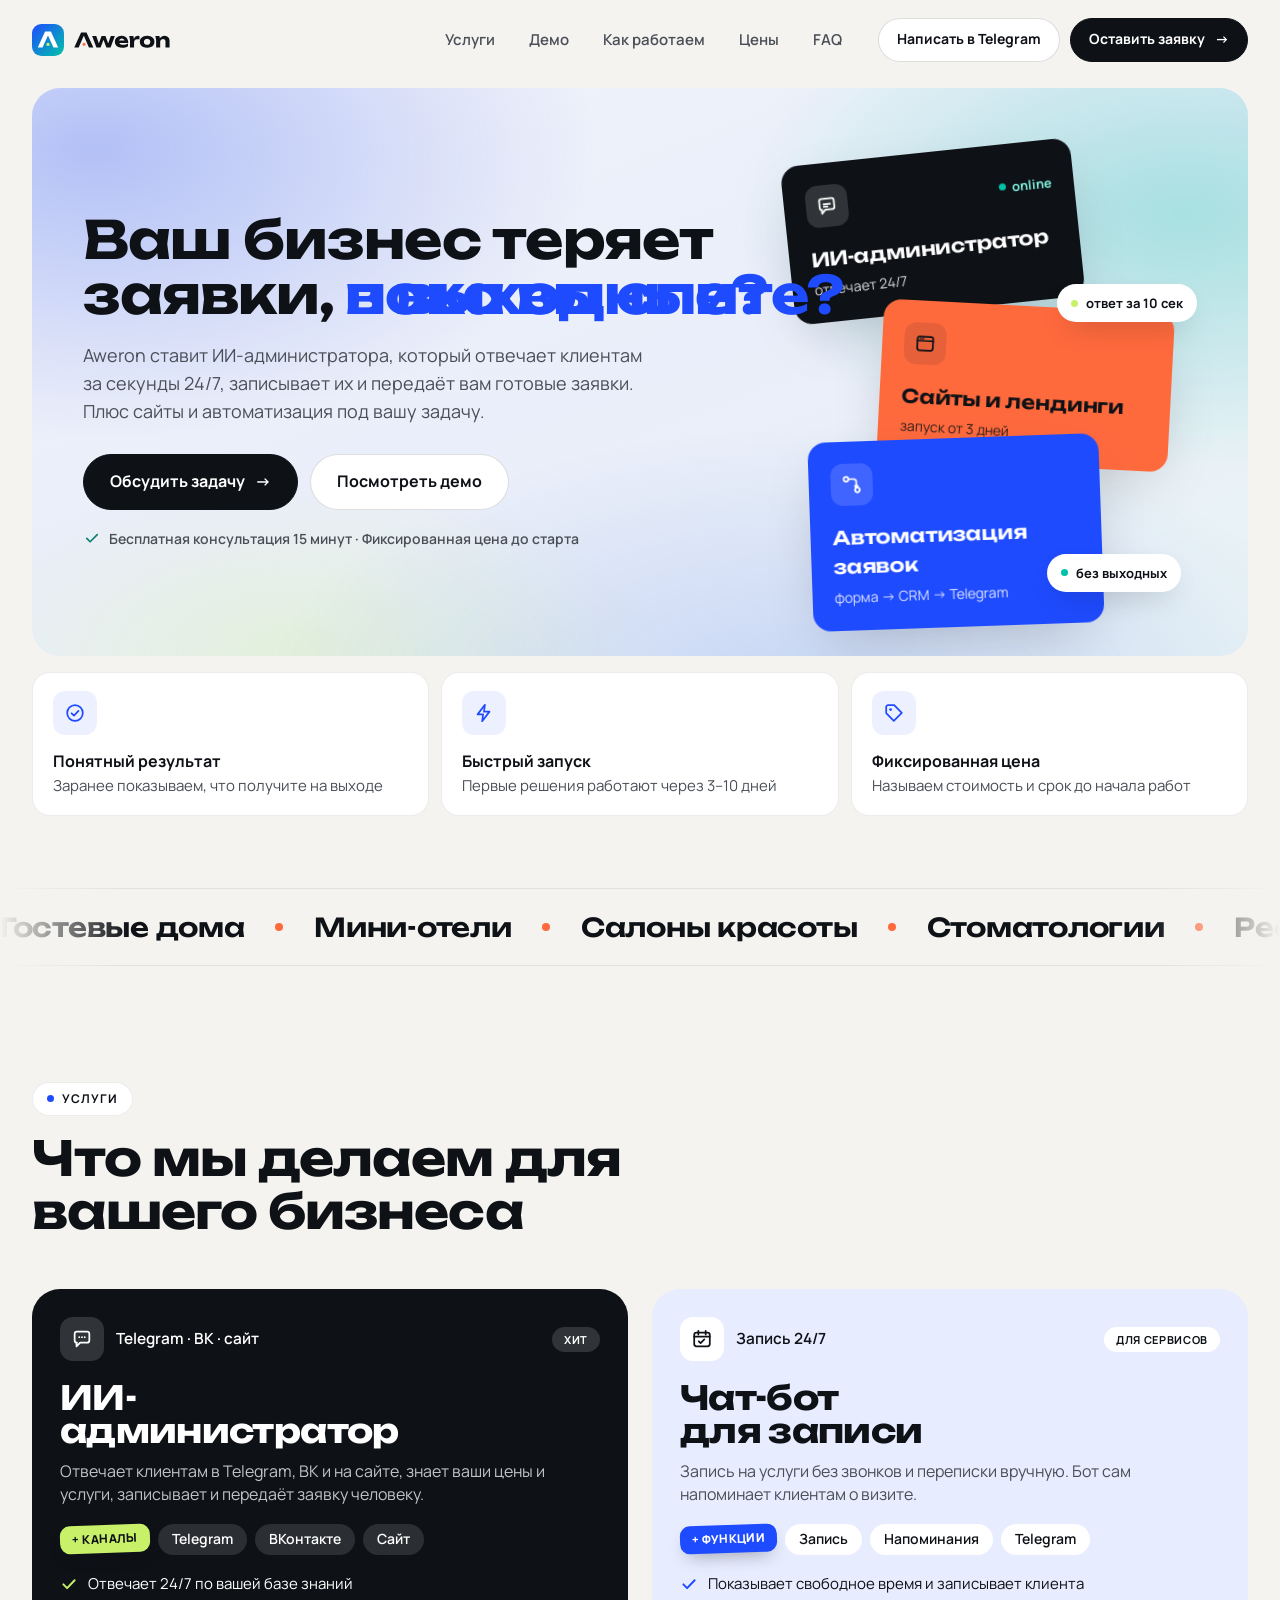
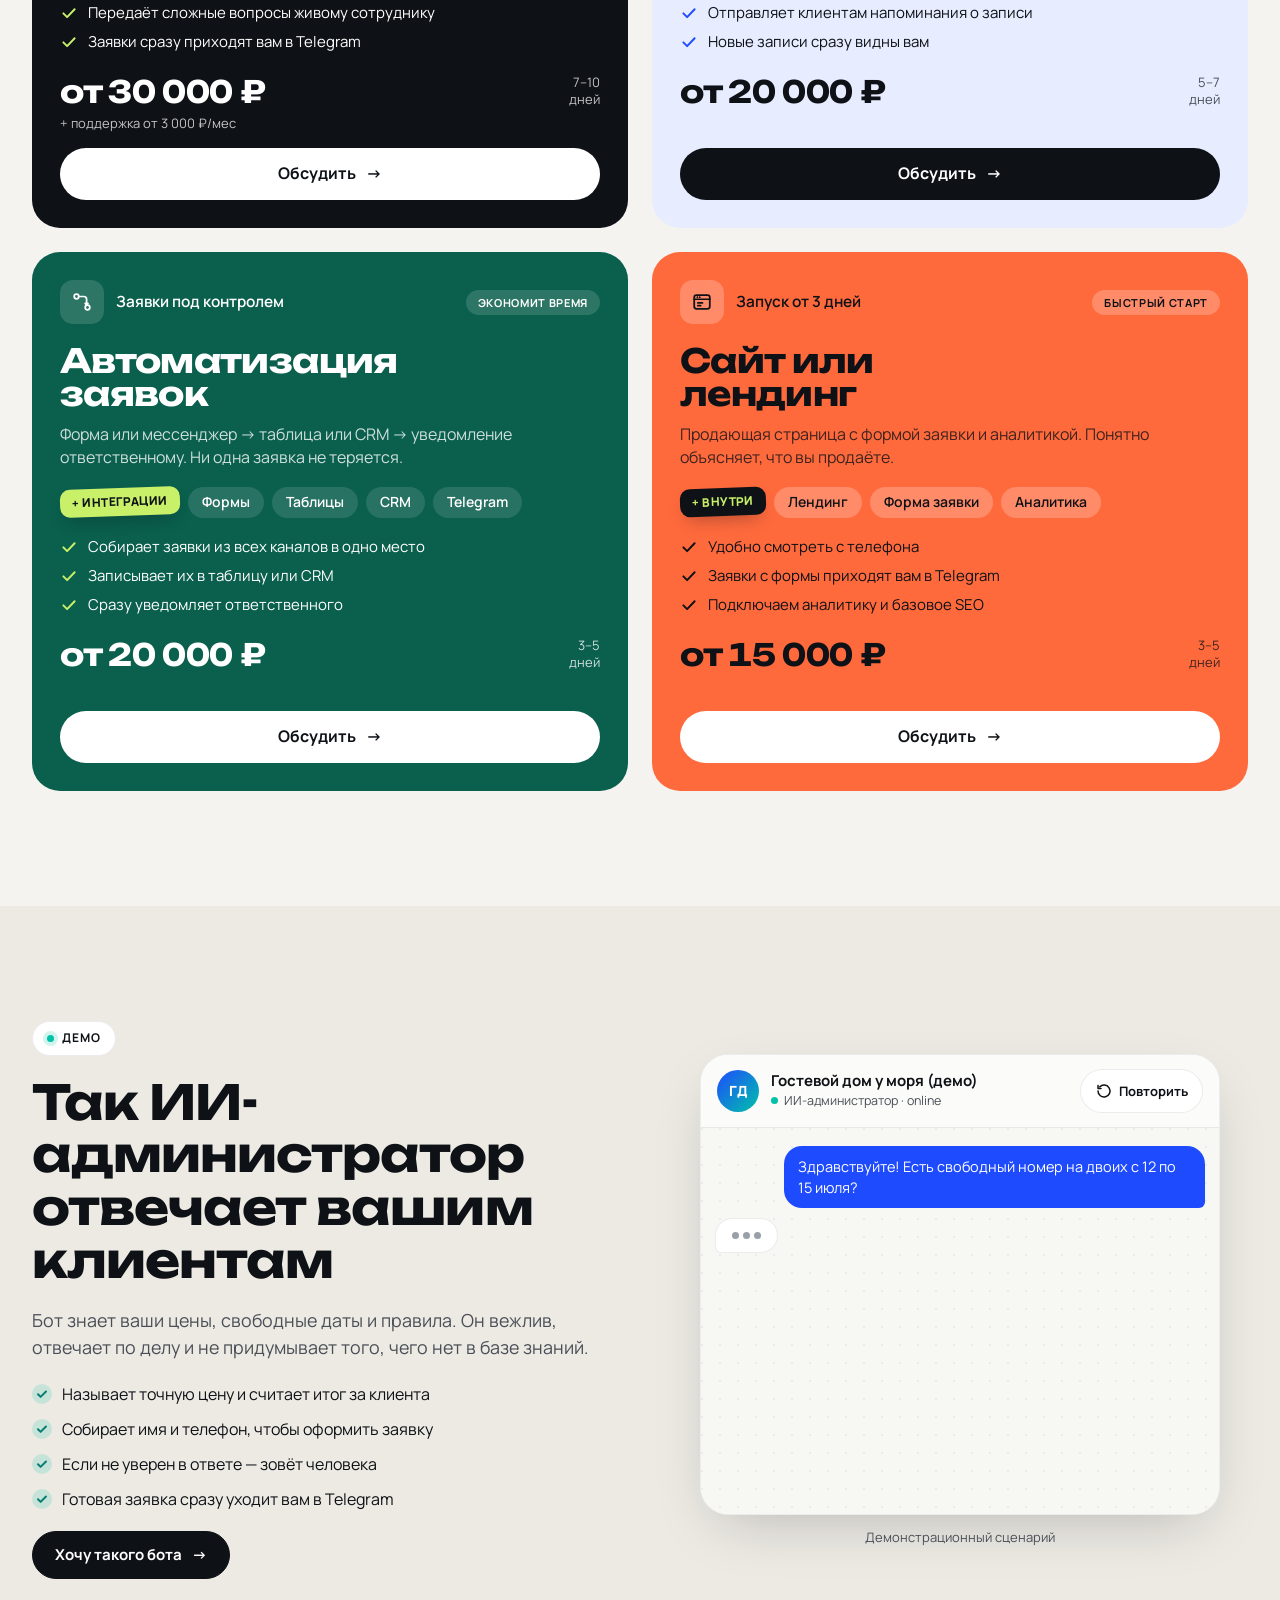
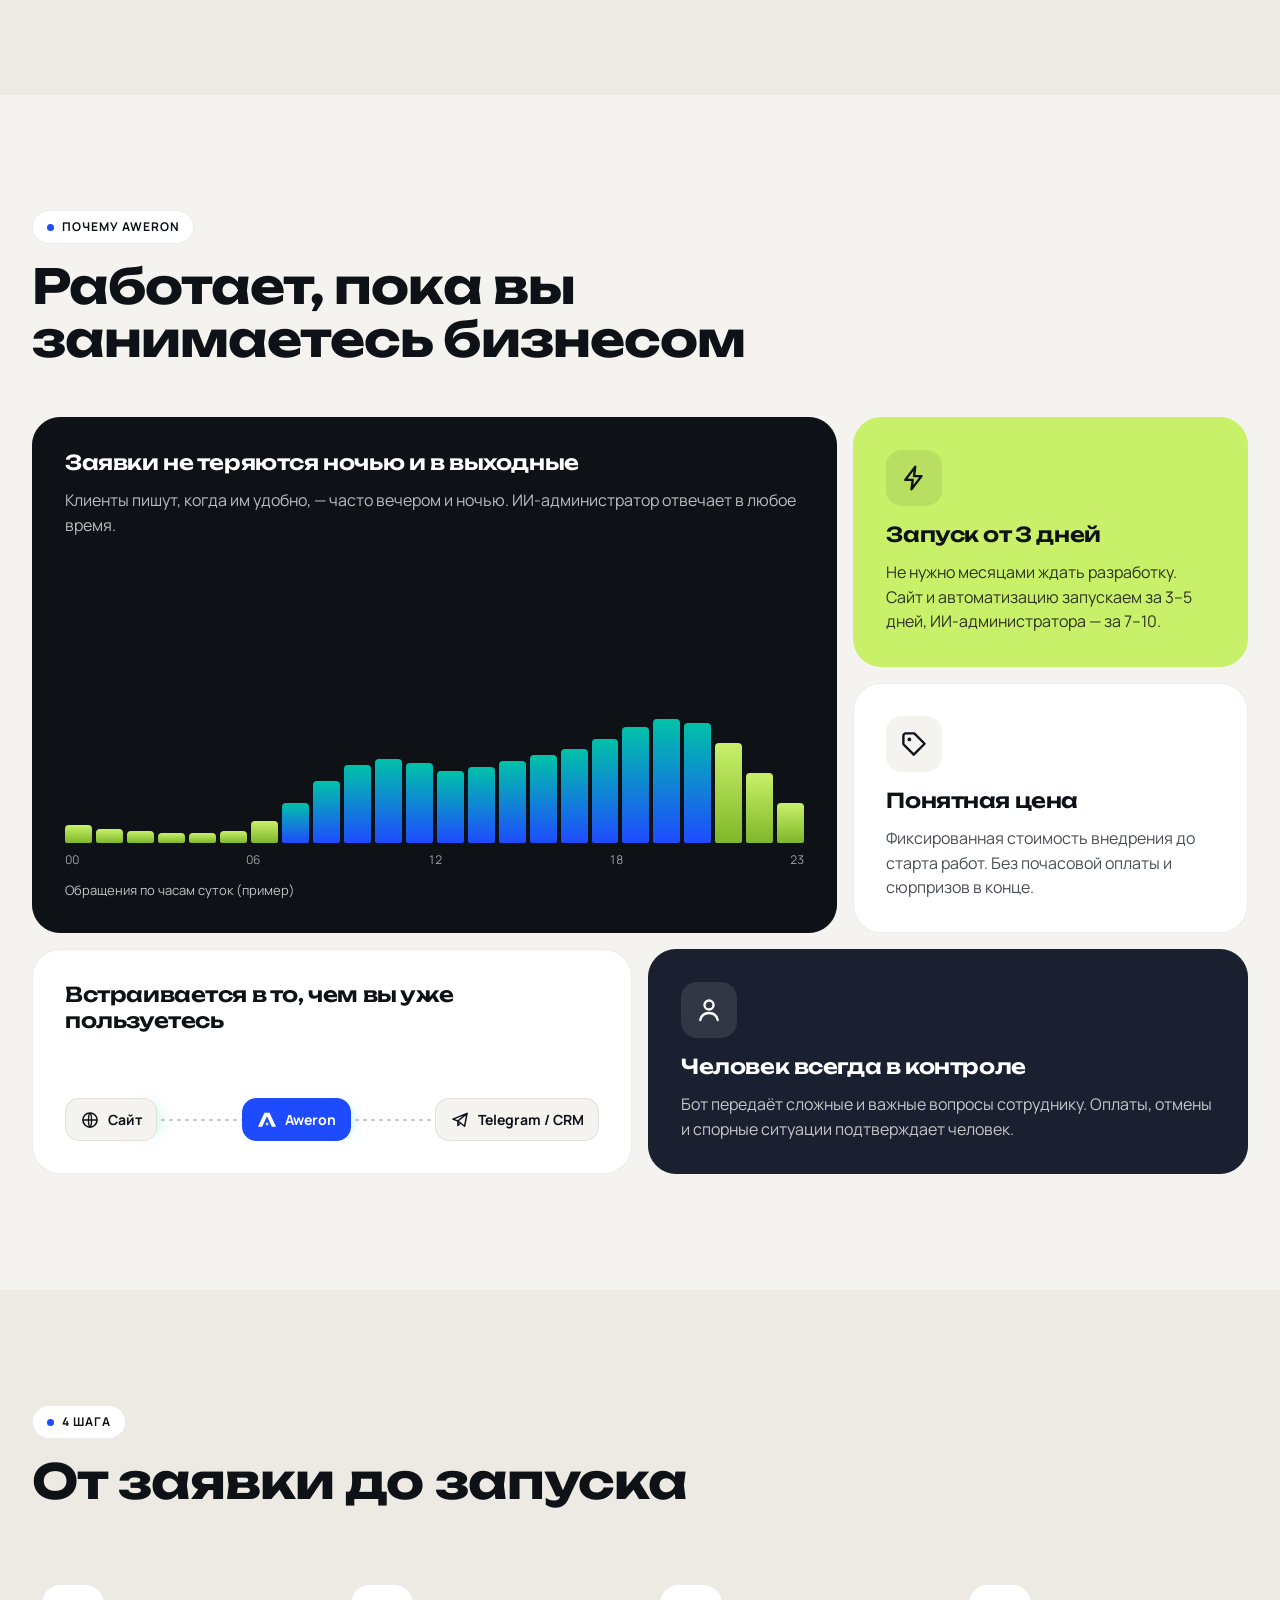
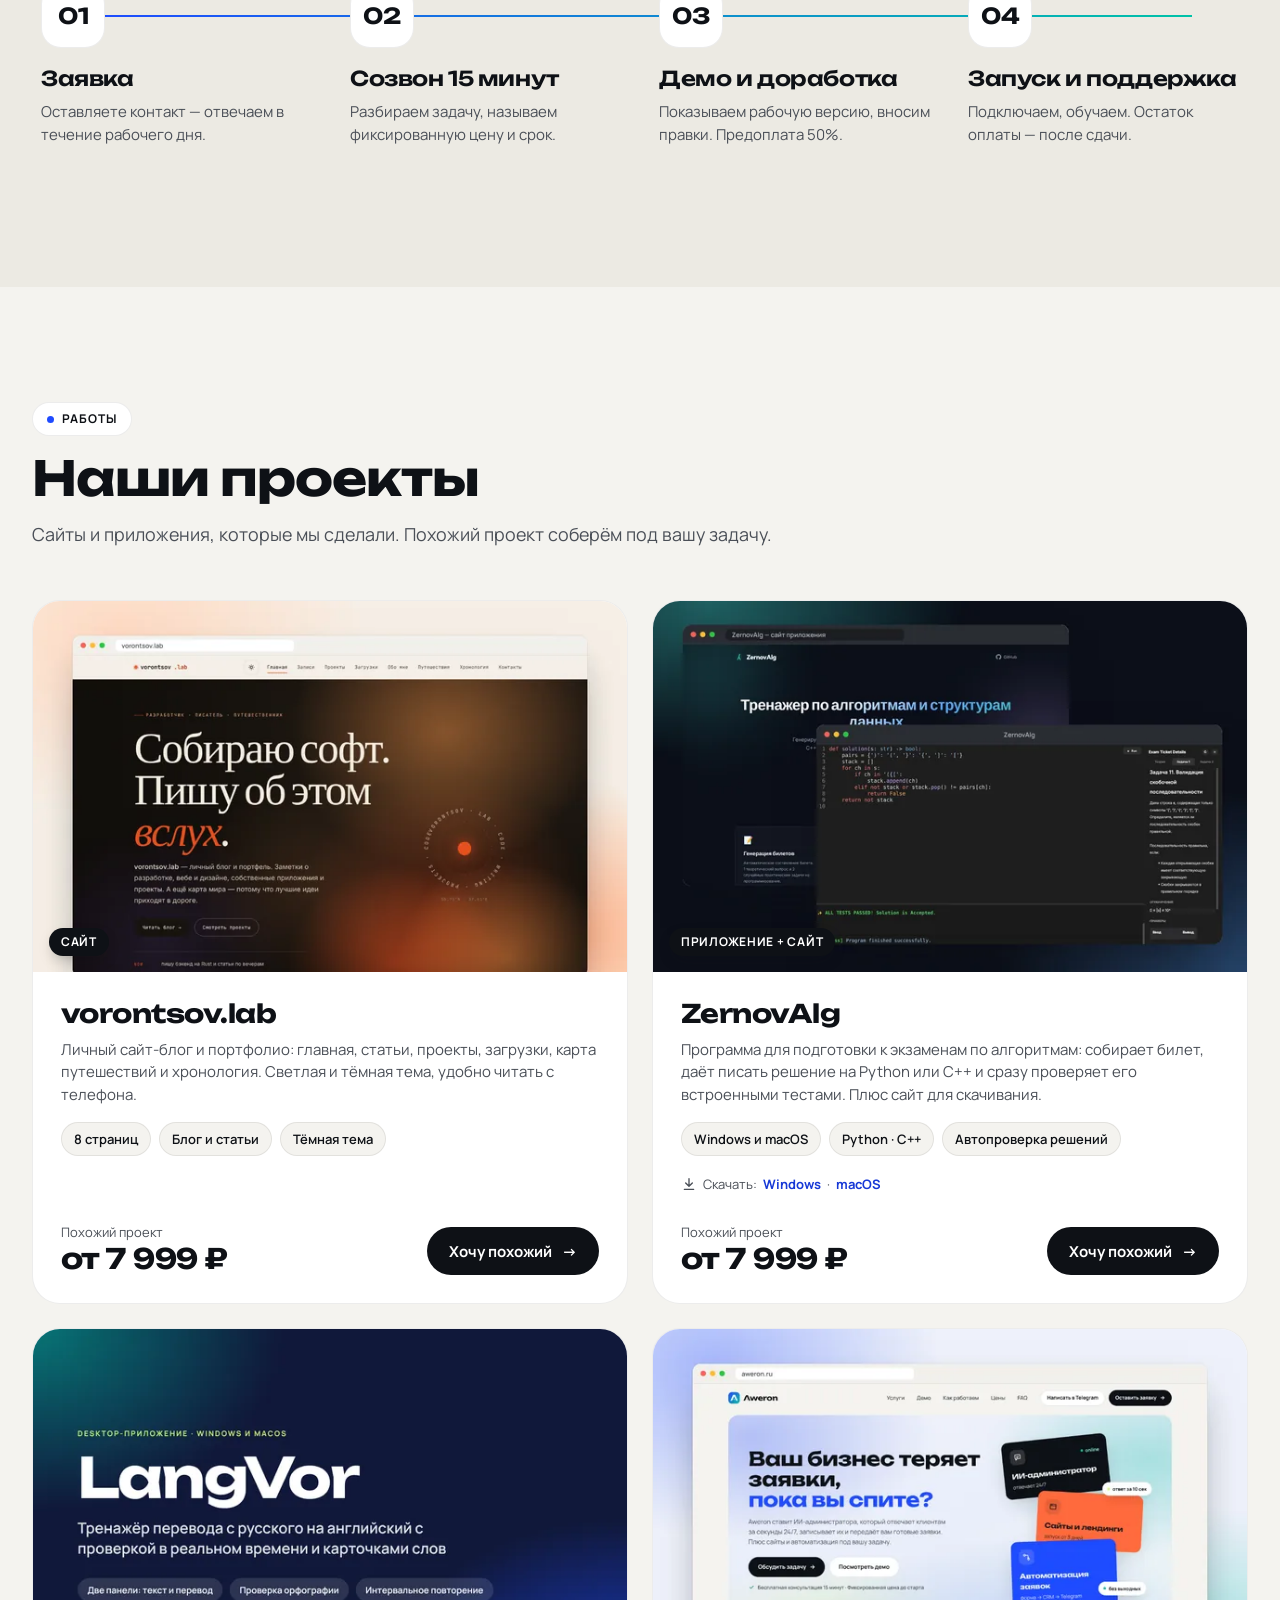
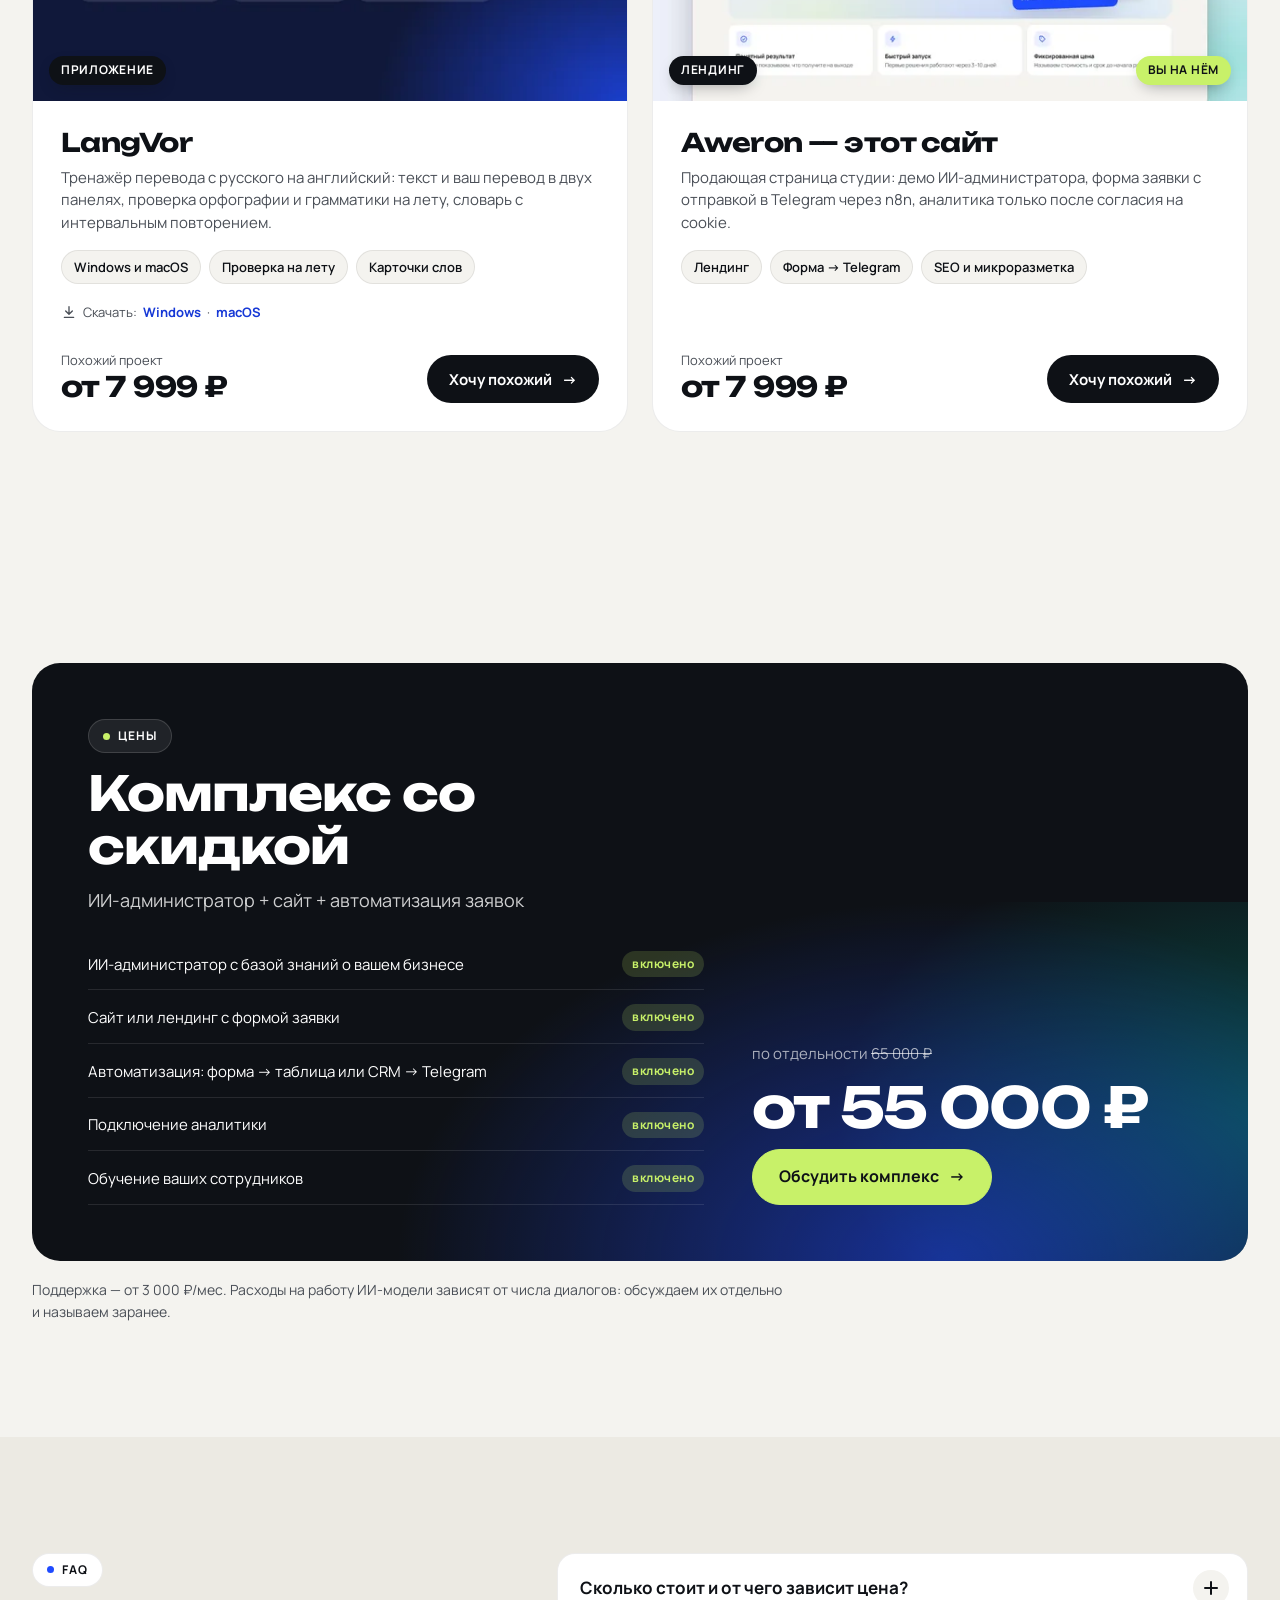
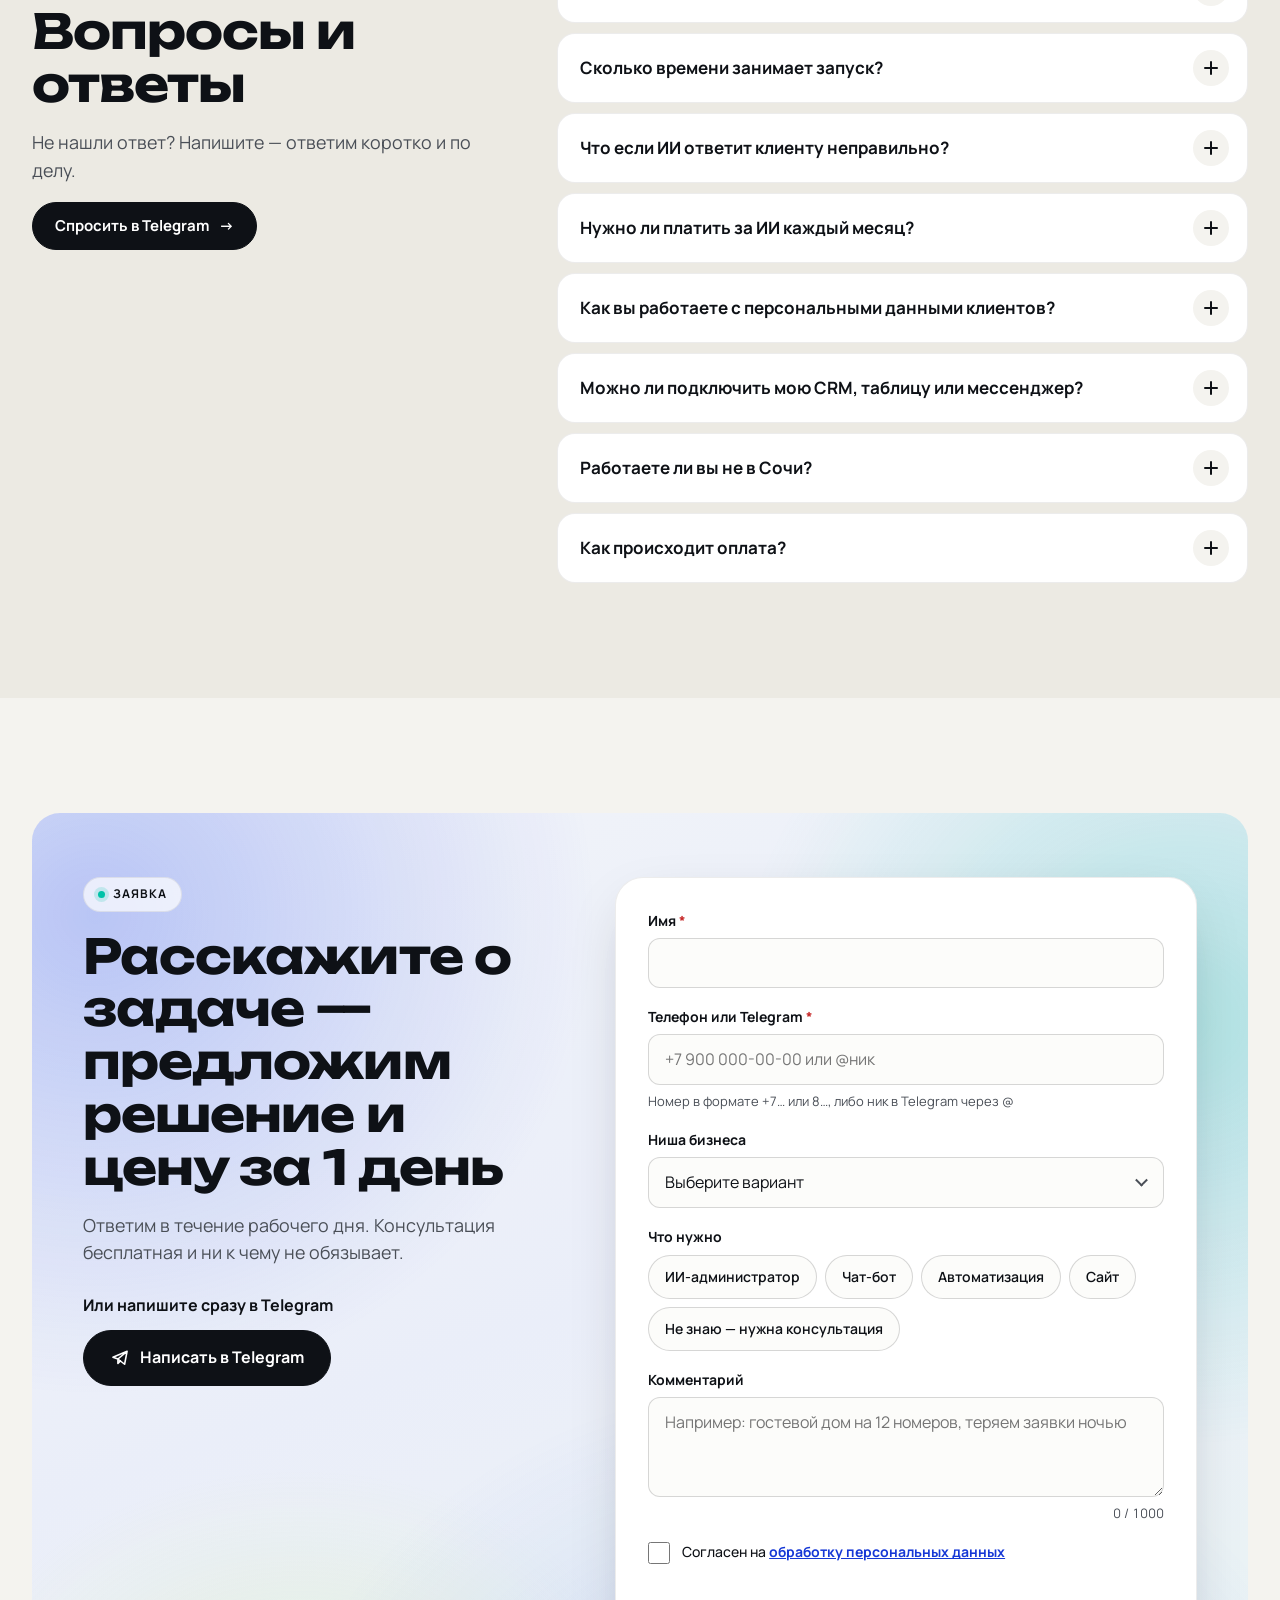
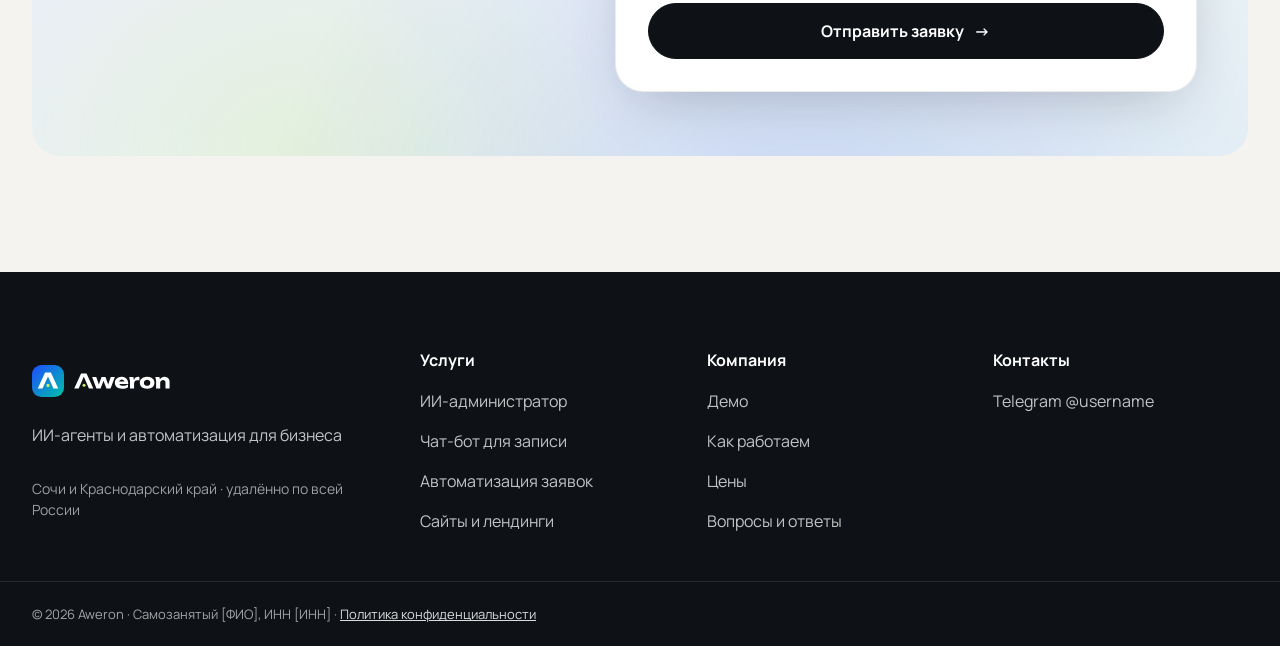
==== commit b51efe12: "Секция «Работы»: реальные проекты со скриншотами и ценами vorontsov.lab, ZernovAlg, LangVor и сам ле" ====
--- a/index.html
+++ b/index.html
@@ -440,28 +440,91 @@
       </div>
     </section>
 
-    <!-- ============ КЕЙСЫ ============
-         Пока реальных кейсов нет, секцию можно скрыть одним классом:
-         добавьте "is-hidden" к <section id="cases">: class="section is-hidden".
-         Не публикуйте выдуманные результаты. -->
+    <!-- ============ РАБОТЫ ============
+         Реальные проекты. Превью — assets/img/cases/*-1200.webp и *-640.webp (16:10).
+         Цены — в assets/js/config.js → prices.case*. Не публикуйте выдуманные результаты. -->
     <section class="section" id="cases" aria-labelledby="cases-title">
       <div class="container">
         <div class="section-head reveal-up">
           <p class="pill-badge"><span class="dot"></span>Работы</p>
-          <h2 id="cases-title">Кейсы и демо-проекты</h2>
-        </div>
-        <div class="cases-grid">
-          <article class="card case reveal-up" style="--i:0">
-            <div class="case-preview case-preview--a" aria-hidden="true"><span>Превью</span></div>
-            <h3 class="placeholder">[ДОБАВИТЬ: реальный кейс — ниша, задача, что сделали, результат]</h3>
-          </article>
-          <article class="card case reveal-up" style="--i:1">
-            <div class="case-preview case-preview--b" aria-hidden="true"><span>Превью</span></div>
-            <h3 class="placeholder">[ДОБАВИТЬ: реальный кейс — ниша, задача, что сделали, результат]</h3>
-          </article>
-          <article class="card case reveal-up" style="--i:2">
-            <div class="case-preview case-preview--c" aria-hidden="true"><span>Превью</span></div>
-            <h3 class="placeholder">[ДОБАВИТЬ: реальный кейс — ниша, задача, что сделали, результат]</h3>
+          <h2 id="cases-title">Наши проекты</h2>
+          <p class="lead">Сайты и приложения, которые мы сделали. Похожий проект соберём под вашу задачу.</p>
+        </div>
+        <div class="work-grid">
+          <article class="work-card reveal-up" style="--i:0" aria-labelledby="work-vorontsov-title">
+            <figure class="work-media">
+              <img src="assets/img/cases/vorontsov-1200.webp" srcset="assets/img/cases/vorontsov-640.webp 640w, assets/img/cases/vorontsov-1200.webp 1200w" sizes="(min-width: 1280px) 600px, (min-width: 768px) 50vw, 100vw" width="1200" height="750" loading="lazy" decoding="async" alt="Главная страница сайта vorontsov.lab в окне браузера">
+              <span class="work-type">Сайт</span>
+            </figure>
+            <div class="work-body">
+              <h3 class="work-title" id="work-vorontsov-title">vorontsov.lab</h3>
+              <p class="work-desc">Личный сайт-блог и портфолио: главная, статьи, проекты, загрузки, карта путешествий и хронология. Светлая и тёмная тема, удобно читать с телефона.</p>
+              <ul class="work-tags"><li>8 страниц</li><li>Блог и статьи</li><li>Тёмная тема</li></ul>
+              <div class="work-bottom">
+                <div class="work-price-box">
+                  <p class="work-price-label">Похожий проект</p>
+                  <p class="work-price">от <span data-price="caseVorontsov">7 999 ₽</span></p>
+                </div>
+                <a class="work-btn" href="#contact" data-pick="website">Хочу похожий <span class="work-arrow" aria-hidden="true">→</span></a>
+              </div>
+            </div>
+          </article>
+          <article class="work-card reveal-up" style="--i:1" aria-labelledby="work-zeralg-title">
+            <figure class="work-media">
+              <img src="assets/img/cases/zeralg-1200.webp" srcset="assets/img/cases/zeralg-640.webp 640w, assets/img/cases/zeralg-1200.webp 1200w" sizes="(min-width: 1280px) 600px, (min-width: 768px) 50vw, 100vw" width="1200" height="750" loading="lazy" decoding="async" alt="Окно приложения ZernovAlg с решённой задачей и пройденными тестами на фоне сайта приложения">
+              <span class="work-type">Приложение + сайт</span>
+            </figure>
+            <div class="work-body">
+              <h3 class="work-title" id="work-zeralg-title">ZernovAlg</h3>
+              <p class="work-desc">Программа для подготовки к экзаменам по алгоритмам: собирает билет, даёт писать решение на Python или C++ и сразу проверяет его встроенными тестами. Плюс сайт для скачивания.</p>
+              <ul class="work-tags"><li>Windows и macOS</li><li>Python · C++</li><li>Автопроверка решений</li></ul>
+              <p class="work-links"><svg width="16" height="16" viewBox="0 0 24 24" aria-hidden="true"><path d="M12 4v11M7 10.5l5 5 5-5M5 20h14" fill="none" stroke="currentColor" stroke-width="2" stroke-linecap="round" stroke-linejoin="round"/></svg>Скачать: <a href="https://github.com/stormi-oss/ZerAlg/releases/latest/download/ZernovAlg-Windows.exe" target="_blank" rel="noopener">Windows</a> · <a href="https://github.com/stormi-oss/ZerAlg/releases/latest/download/ZernovAlg.dmg" target="_blank" rel="noopener">macOS</a></p>
+              <div class="work-bottom">
+                <div class="work-price-box">
+                  <p class="work-price-label">Похожий проект</p>
+                  <p class="work-price">от <span data-price="caseZerAlg">7 999 ₽</span></p>
+                </div>
+                <a class="work-btn" href="#contact" data-pick="consult">Хочу похожий <span class="work-arrow" aria-hidden="true">→</span></a>
+              </div>
+            </div>
+          </article>
+          <article class="work-card reveal-up" style="--i:2" aria-labelledby="work-langvor-title">
+            <figure class="work-media">
+              <img src="assets/img/cases/langvor-1200.webp" srcset="assets/img/cases/langvor-640.webp 640w, assets/img/cases/langvor-1200.webp 1200w" sizes="(min-width: 1280px) 600px, (min-width: 768px) 50vw, 100vw" width="1200" height="750" loading="lazy" decoding="async" alt="Обложка приложения LangVor: тренажёр перевода с русского на английский">
+              <span class="work-type">Приложение</span>
+            </figure>
+            <div class="work-body">
+              <h3 class="work-title" id="work-langvor-title">LangVor</h3>
+              <p class="work-desc">Тренажёр перевода с русского на английский: текст и ваш перевод в двух панелях, проверка орфографии и грамматики на лету, словарь с интервальным повторением.</p>
+              <ul class="work-tags"><li>Windows и macOS</li><li>Проверка на лету</li><li>Карточки слов</li></ul>
+              <p class="work-links"><svg width="16" height="16" viewBox="0 0 24 24" aria-hidden="true"><path d="M12 4v11M7 10.5l5 5 5-5M5 20h14" fill="none" stroke="currentColor" stroke-width="2" stroke-linecap="round" stroke-linejoin="round"/></svg>Скачать: <a href="https://github.com/stormi-oss/LangVor/releases/latest/download/langvor-windows.zip" target="_blank" rel="noopener">Windows</a> · <a href="https://github.com/stormi-oss/LangVor/releases/latest/download/langvor-macos.zip" target="_blank" rel="noopener">macOS</a></p>
+              <div class="work-bottom">
+                <div class="work-price-box">
+                  <p class="work-price-label">Похожий проект</p>
+                  <p class="work-price">от <span data-price="caseLangVor">7 999 ₽</span></p>
+                </div>
+                <a class="work-btn" href="#contact" data-pick="consult">Хочу похожий <span class="work-arrow" aria-hidden="true">→</span></a>
+              </div>
+            </div>
+          </article>
+          <article class="work-card reveal-up" style="--i:3" aria-labelledby="work-aweron-title">
+            <figure class="work-media">
+              <img src="assets/img/cases/aweron-1200.webp" srcset="assets/img/cases/aweron-640.webp 640w, assets/img/cases/aweron-1200.webp 1200w" sizes="(min-width: 1280px) 600px, (min-width: 768px) 50vw, 100vw" width="1200" height="750" loading="lazy" decoding="async" alt="Первый экран лендинга Aweron в окне браузера">
+              <span class="work-type">Лендинг</span>
+              <span class="work-here">Вы на нём</span>
+            </figure>
+            <div class="work-body">
+              <h3 class="work-title" id="work-aweron-title">Aweron — этот сайт</h3>
+              <p class="work-desc">Продающая страница студии: демо ИИ-администратора, форма заявки с отправкой в Telegram через n8n, аналитика только после согласия на cookie.</p>
+              <ul class="work-tags"><li>Лендинг</li><li>Форма → Telegram</li><li>SEO и микроразметка</li></ul>
+              <div class="work-bottom">
+                <div class="work-price-box">
+                  <p class="work-price-label">Похожий проект</p>
+                  <p class="work-price">от <span data-price="caseAweron">7 999 ₽</span></p>
+                </div>
+                <a class="work-btn" href="#contact" data-pick="website">Хочу похожий <span class="work-arrow" aria-hidden="true">→</span></a>
+              </div>
+            </div>
           </article>
         </div>
       </div>
--- a/assets/css/style.css
+++ b/assets/css/style.css
@@ -684,18 +684,6 @@
 .step h3 { margin-bottom: 8px; }
 .step p { color: var(--ink-2); font-size: 15px; }
 
-/* ---------- Кейсы ---------- */
-.cases-grid { display: grid; gap: 16px; }
-.case { display: grid; gap: 18px; }
-.case-preview {
-  aspect-ratio: 16 / 10; border-radius: var(--radius-md); display: grid; place-items: center;
-  font-size: 13px; font-weight: 700; color: var(--ink-2);
-  border: 1px dashed rgba(14,17,22,.2);
-}
-.case-preview--a { background: linear-gradient(135deg, #E6ECFF, #F2F4FA); }
-.case-preview--b { background: linear-gradient(135deg, #FFE7DE, #FAF3F0); }
-.case-preview--c { background: linear-gradient(135deg, #E0F7F3, #F0FAF8); }
-.placeholder { font-family: var(--font-body); font-size: 15px; font-weight: 700; color: #9A3412; letter-spacing: 0; }
 
 /* ---------- Комплекс ---------- */
 .bundle {
@@ -887,7 +875,6 @@
 
 @media (min-width: 768px) {
   .steps { grid-template-columns: repeat(2, 1fr); }
-  .cases-grid { grid-template-columns: repeat(3, 1fr); }
   .bento { grid-template-columns: repeat(2, 1fr); }
   .bento-card--chart { grid-column: 1 / -1; }
   .bento-card--flow { grid-column: 1 / -1; }
@@ -1119,3 +1106,64 @@
   .svc-card:hover .svc-sticker { transform: rotate(0deg); }
   .svc-btn:hover .svc-arrow { transform: translateX(4px); }
 }
+
+/* === Works (cases) === */
+.work-grid { display: grid; gap: 16px; align-items: stretch; }
+@media (min-width: 768px) { .work-grid { grid-template-columns: repeat(2, minmax(0, 1fr)); } }
+@media (min-width: 1024px) { .work-grid { gap: 24px; } }
+
+.work-card {
+  display: flex; flex-direction: column; min-width: 0;
+  background: var(--surface); border: 1px solid var(--line); border-radius: 28px;
+  overflow: hidden;
+  box-shadow: 0 0 0 0 rgba(14,17,22,0);
+}
+.work-card.reveal-up {
+  transition: opacity .7s var(--ease), transform .7s var(--ease), translate .3s var(--ease), box-shadow .3s var(--ease);
+  transition-delay: calc(var(--i, 0) * 80ms), calc(var(--i, 0) * 80ms), 0s, 0s;
+}
+.work-media { position: relative; margin: 0; aspect-ratio: 16 / 10; overflow: hidden; background: var(--tint); }
+.work-media img { display: block; width: 100%; height: 100%; object-fit: cover; transition: transform .6s var(--ease); }
+.work-type, .work-here {
+  position: absolute; bottom: 16px; padding: 7px 12px; border-radius: 999px;
+  box-shadow: 0 6px 16px -6px rgba(14,17,22,.4);
+  font-size: 12px; font-weight: 700; letter-spacing: .06em; text-transform: uppercase; line-height: 1.2;
+}
+.work-type { left: 16px; background: var(--ink); color: #fff; }
+.work-here { right: 16px; background: var(--glow); color: var(--ink); }
+
+.work-body { display: flex; flex-direction: column; flex: 1; padding: clamp(20px, 2.2vw, 28px); }
+.work-title { font-family: var(--font-head); font-weight: 700; font-size: clamp(22px, 2vw, 28px); line-height: 1.1; letter-spacing: -0.02em; }
+.work-desc { margin-top: 10px; font-size: 15px; line-height: 1.5; color: var(--ink-2); }
+.work-tags { display: flex; flex-wrap: wrap; gap: 8px; margin-top: 16px; }
+.work-tags li { padding: 6px 12px; border-radius: 999px; background: var(--bg); border: 1px solid var(--line); font-size: 13px; font-weight: 600; }
+
+.work-bottom {
+  margin-top: auto; padding-top: 22px;
+  display: flex; align-items: flex-end; justify-content: space-between; gap: 16px; flex-wrap: wrap;
+}
+.work-price-label { font-size: 13px; color: var(--ink-2); }
+.work-price { margin-top: 2px; font-family: var(--font-head); font-weight: 700; font-size: clamp(24px, 2.2vw, 30px); line-height: 1.1; letter-spacing: -0.02em; font-variant-numeric: tabular-nums; white-space: nowrap; }
+.work-btn {
+  display: inline-flex; align-items: center; justify-content: center; gap: 10px;
+  min-height: 48px; padding: 0 22px; border-radius: 999px;
+  background: var(--ink); color: #fff; font-size: 15px; font-weight: 700; text-decoration: none;
+  transition: box-shadow .3s var(--ease), transform .3s var(--ease);
+}
+.work-btn:hover { box-shadow: inset 0 0 0 100px rgba(255,255,255,.1), 0 12px 24px -12px rgba(14,17,22,.5); }
+.work-btn:focus-visible { outline: 3px solid var(--brand); outline-offset: 3px; border-radius: 999px; }
+.work-arrow { display: inline-block; transition: transform .3s var(--ease); }
+.work-links { display: flex; align-items: center; gap: 6px; margin-top: 12px; font-size: 13px; color: var(--ink-2); }
+.work-links svg { flex: none; }
+.work-links a { display: inline-flex; align-items: center; min-height: 32px; color: var(--brand-dark); font-weight: 700; text-decoration: none; }
+.work-links a:hover { text-decoration: underline; }
+@media (max-width: 420px) { .work-btn { width: 100%; } }
+
+@media (hover: hover) and (pointer: fine) {
+  .work-card:hover { box-shadow: 0 30px 60px -28px rgba(14,17,22,.35); }
+}
+@media (hover: hover) and (pointer: fine) and (prefers-reduced-motion: no-preference) {
+  .work-card:hover { translate: 0 -6px; }
+  .work-card:hover .work-media img { transform: scale(1.03); }
+  .work-btn:hover .work-arrow { transform: translateX(4px); }
+}
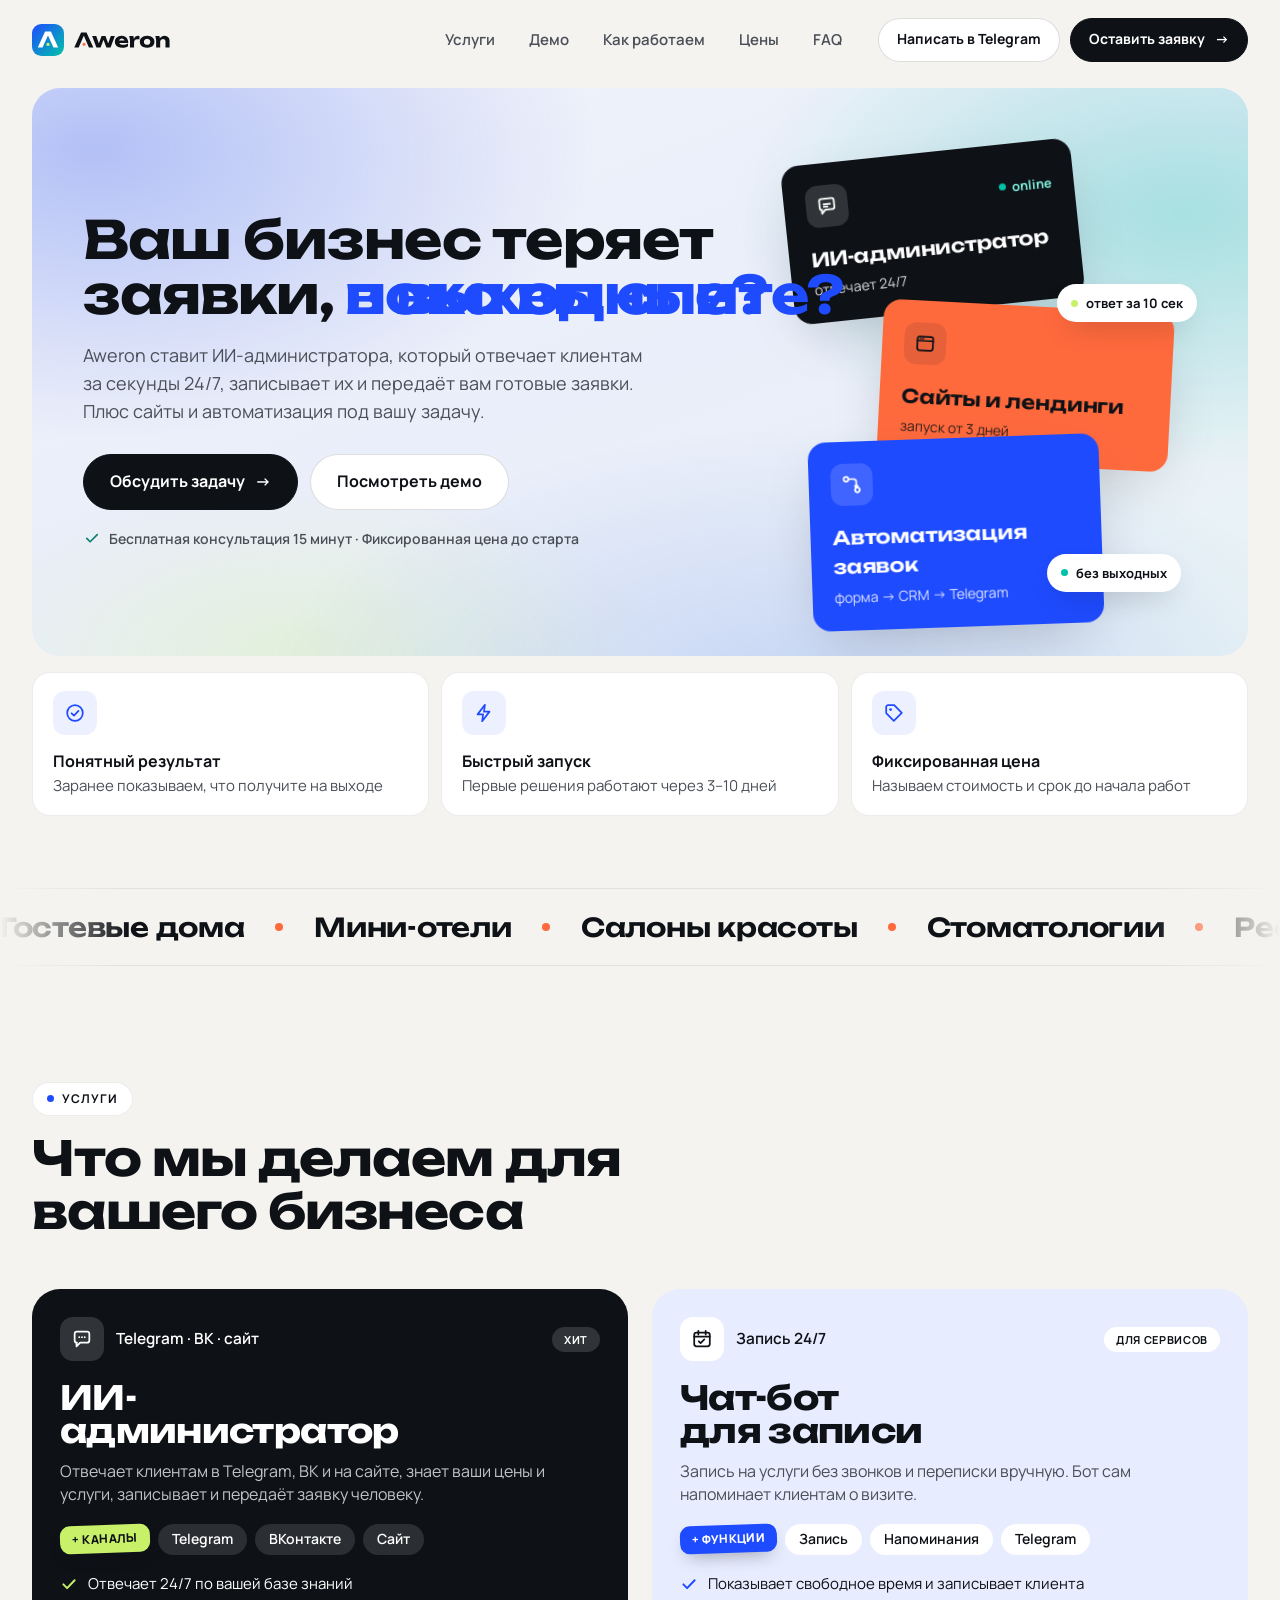
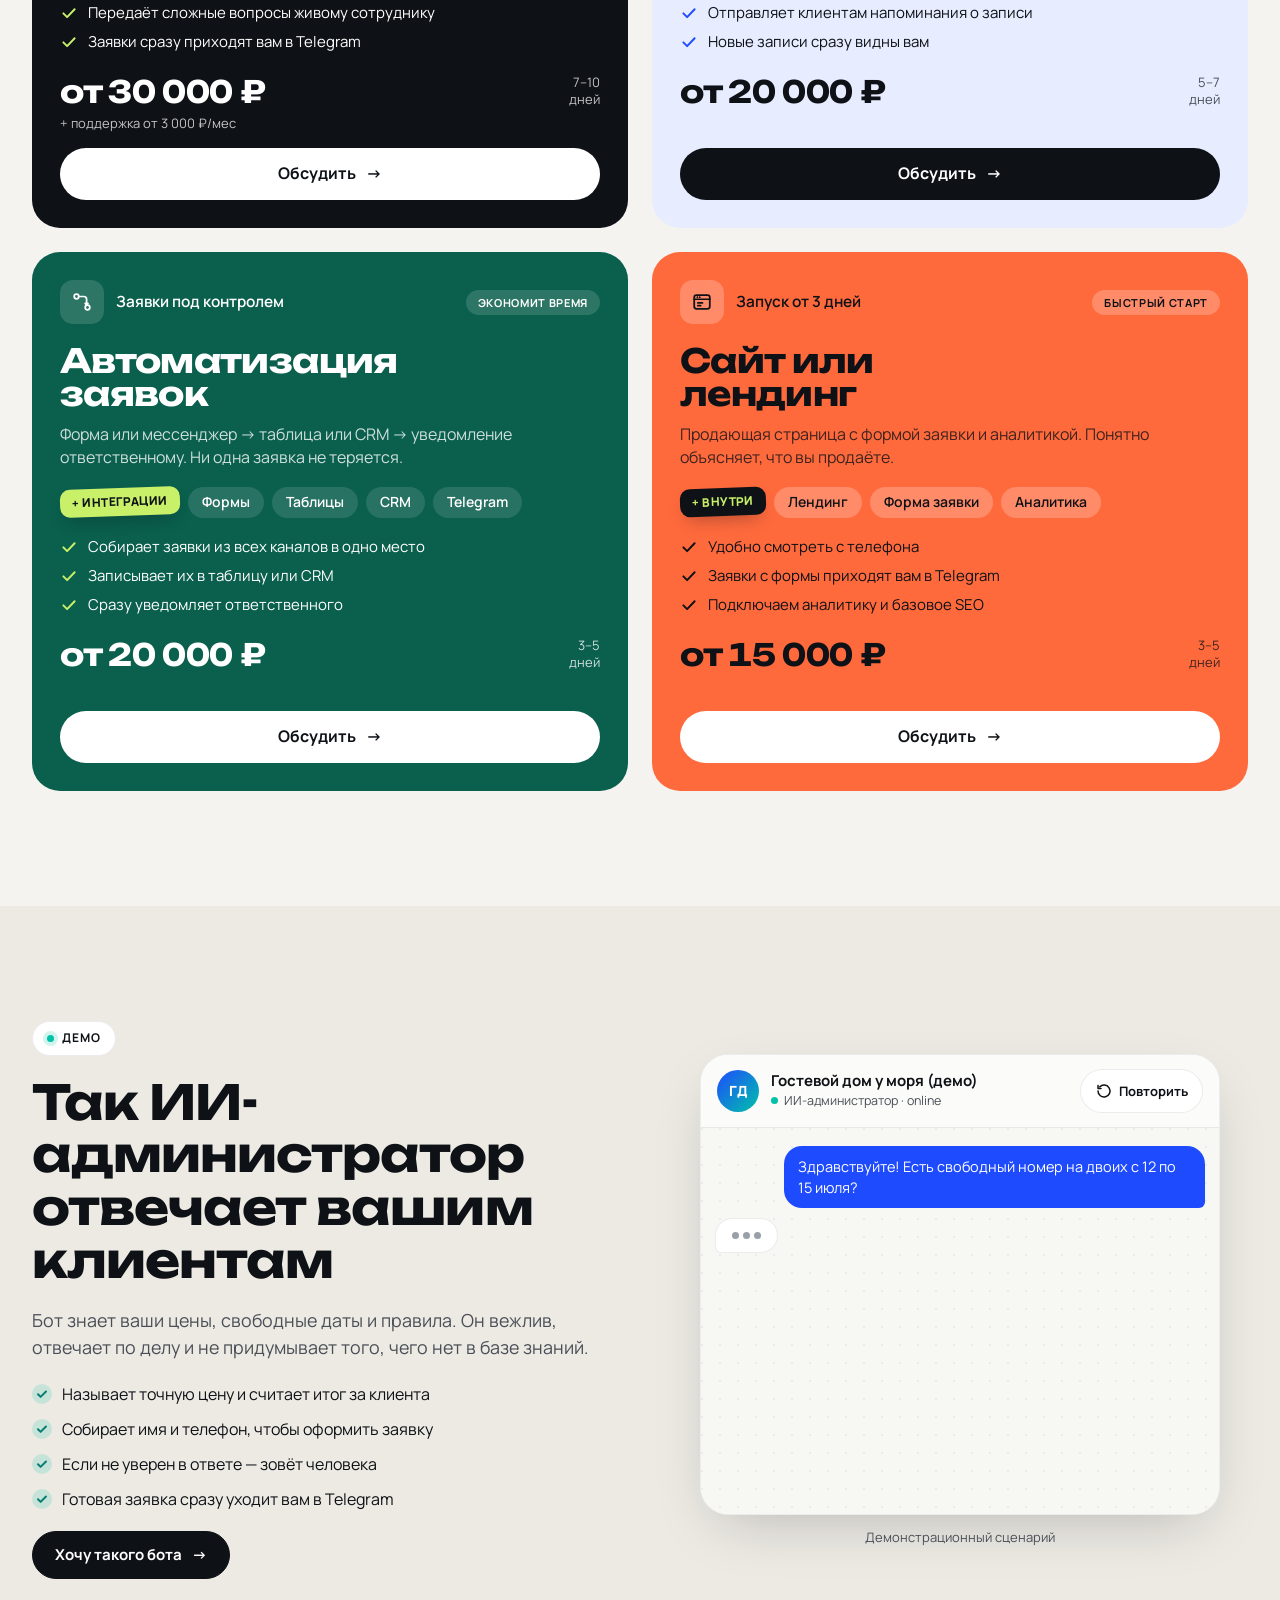
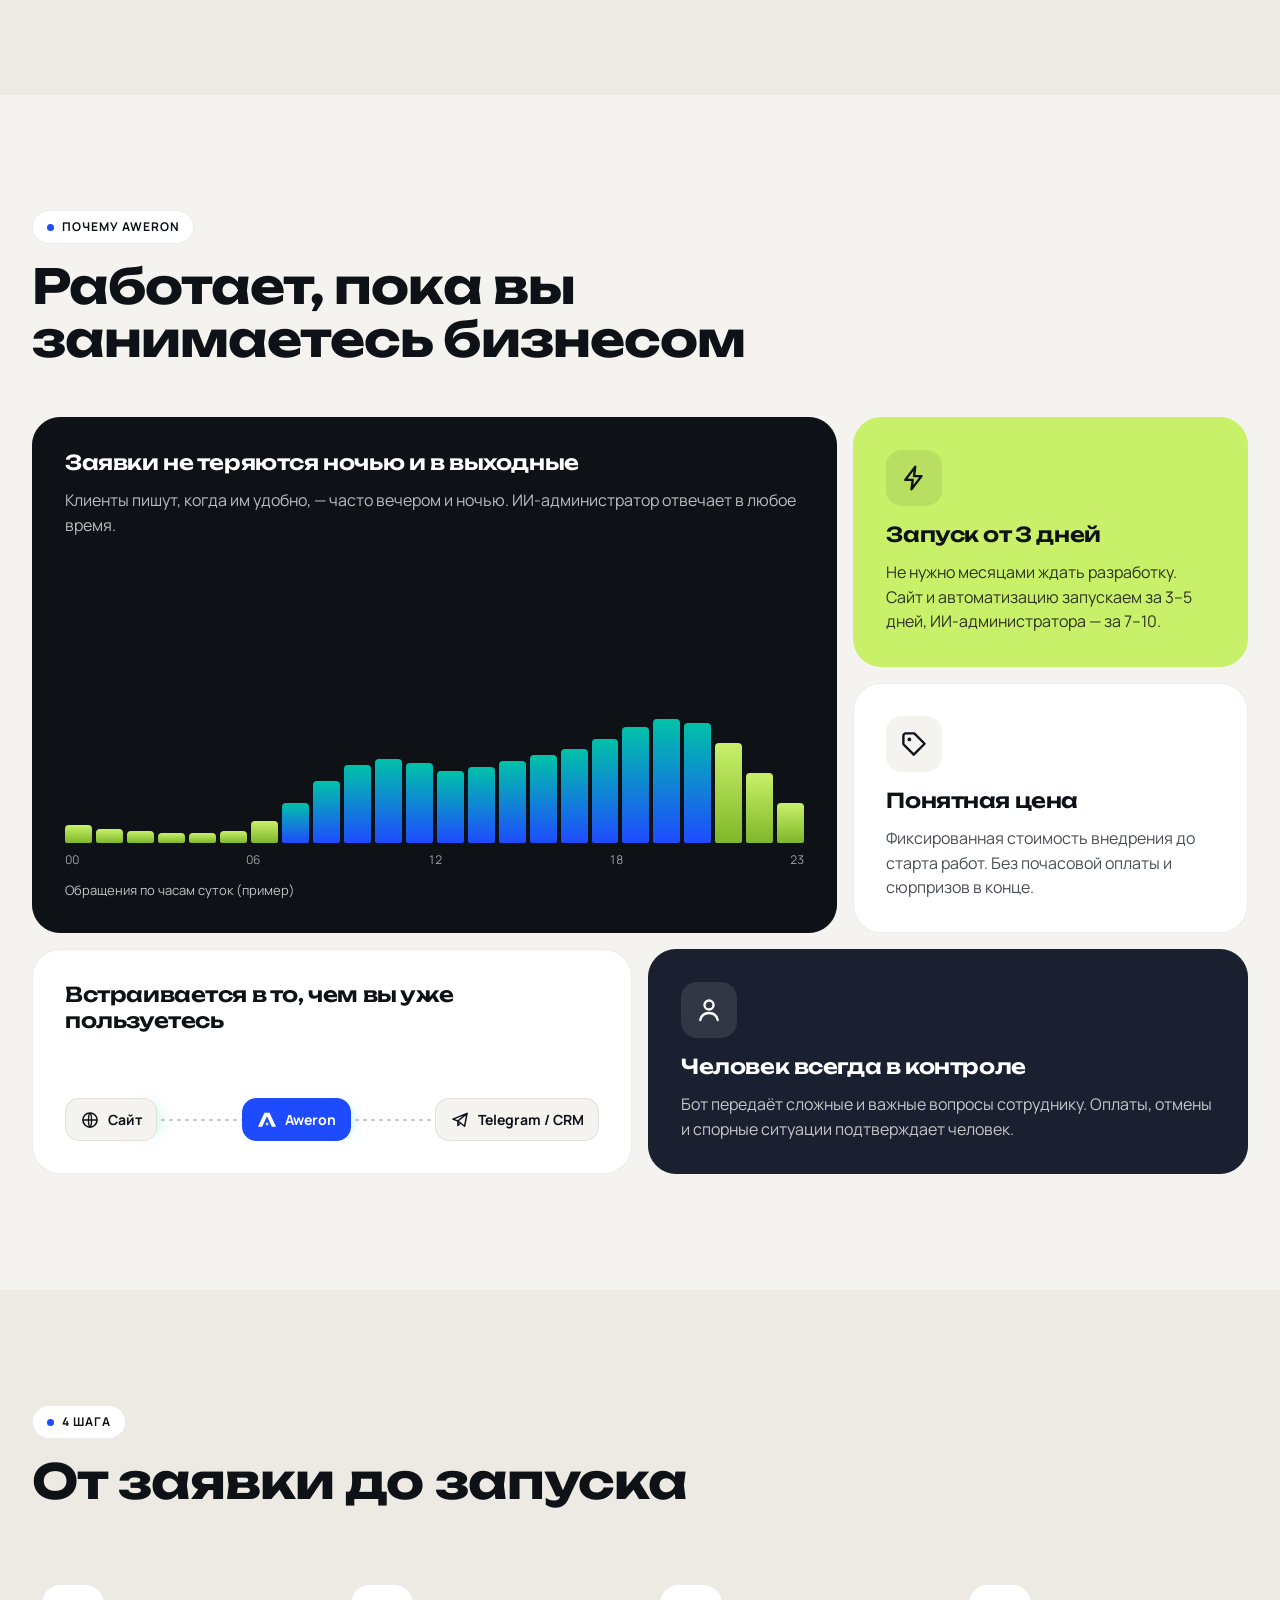
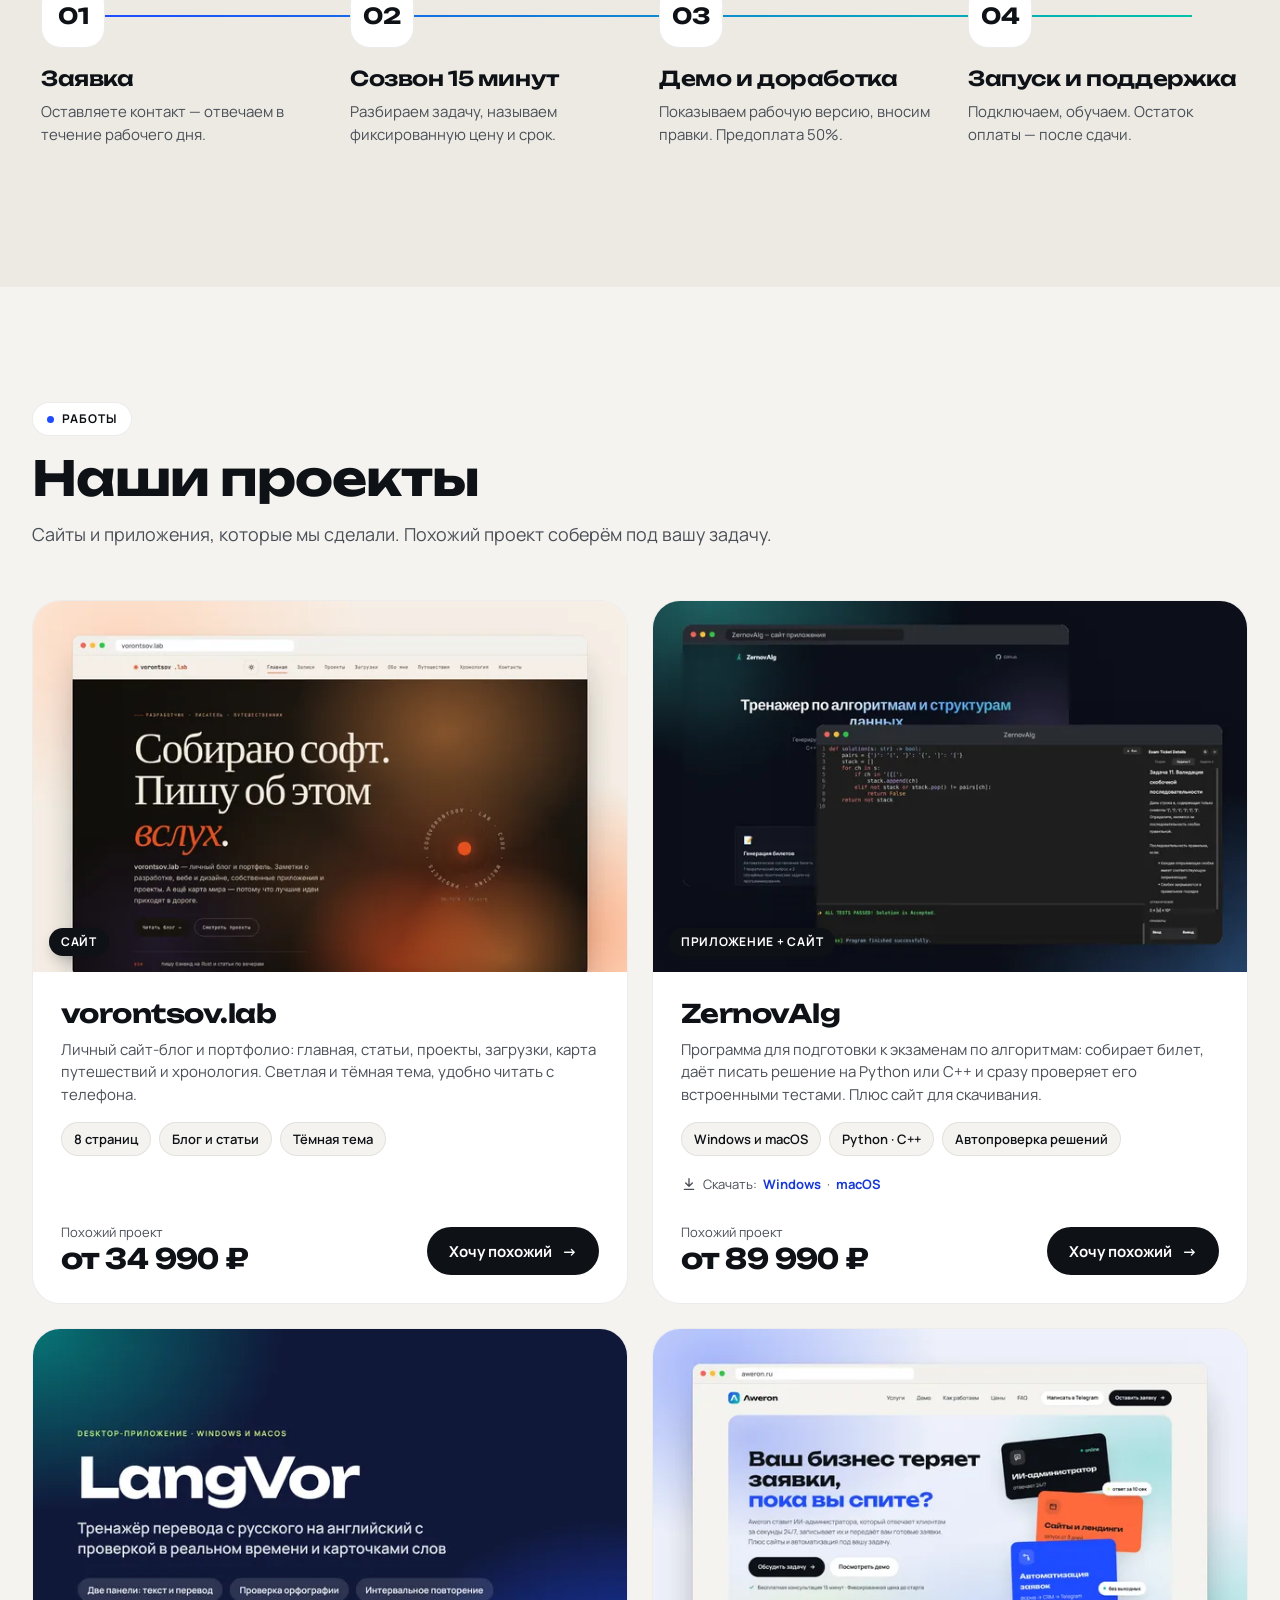
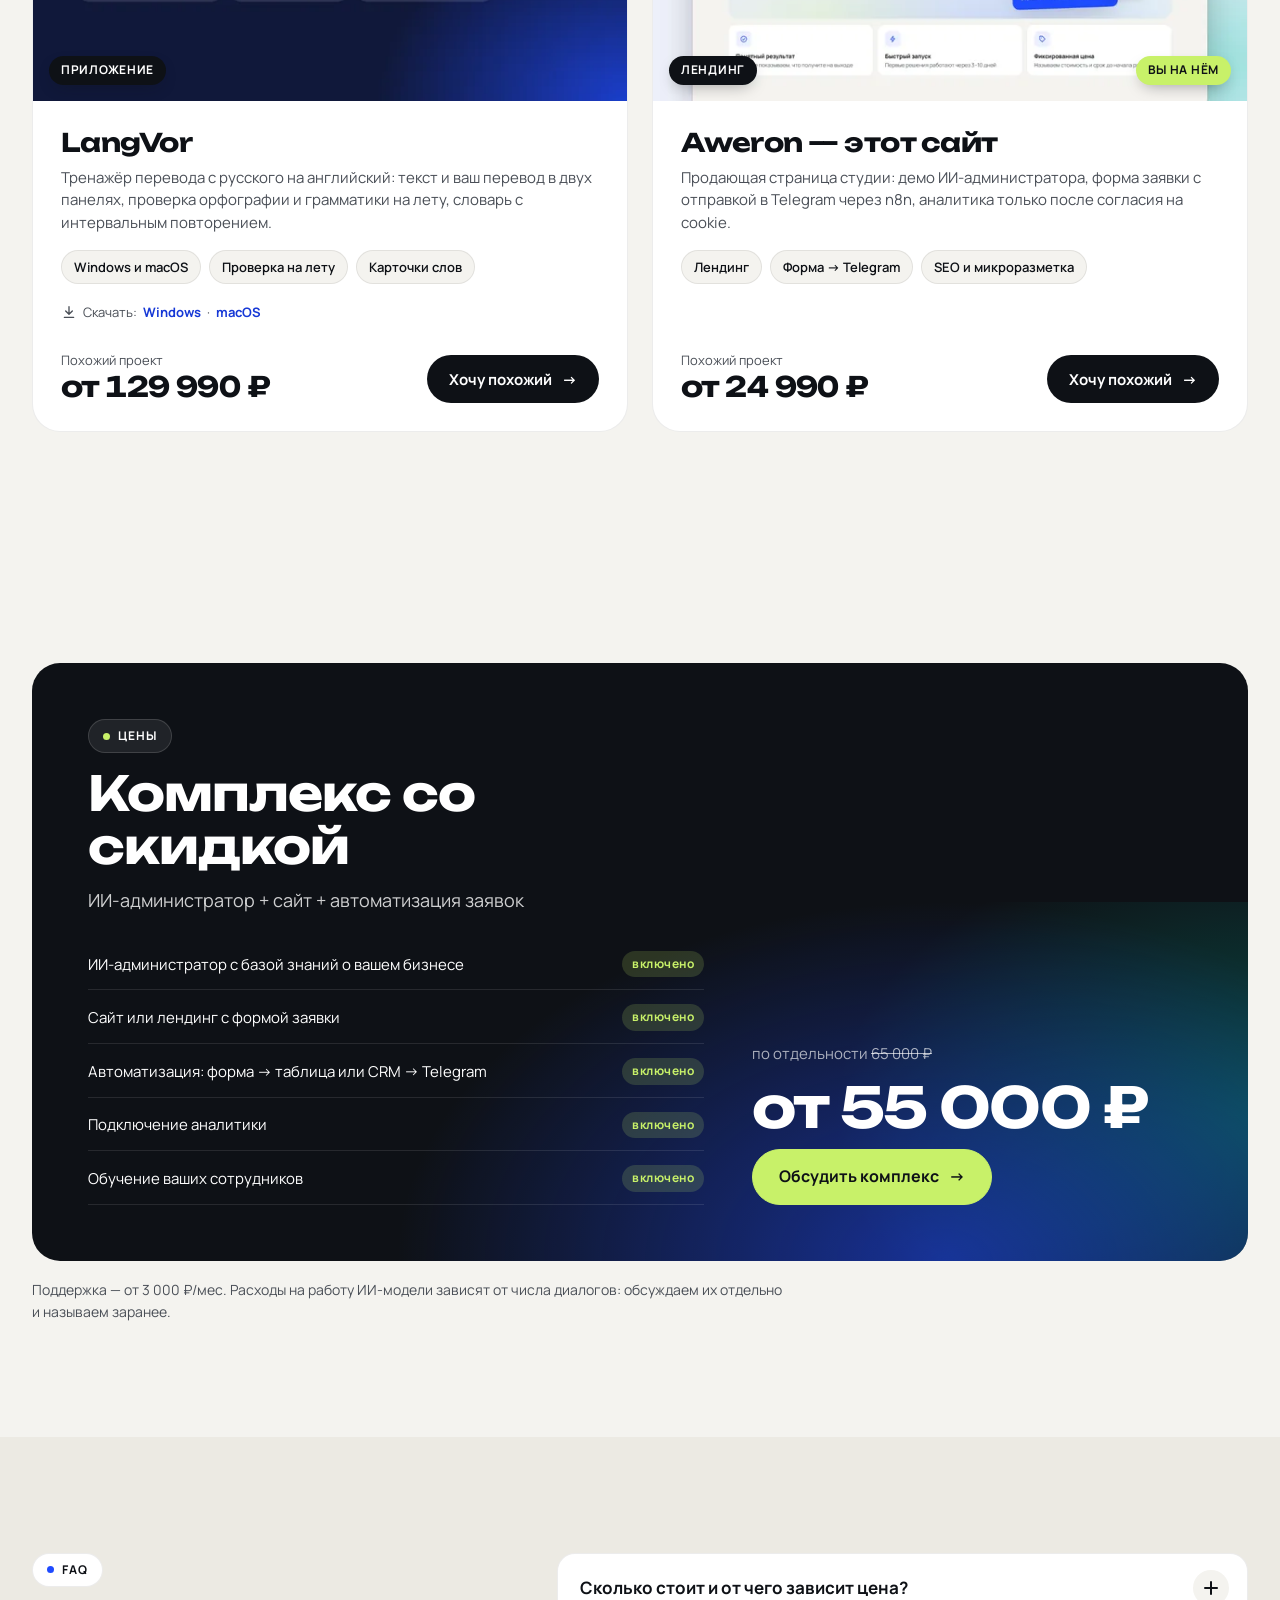
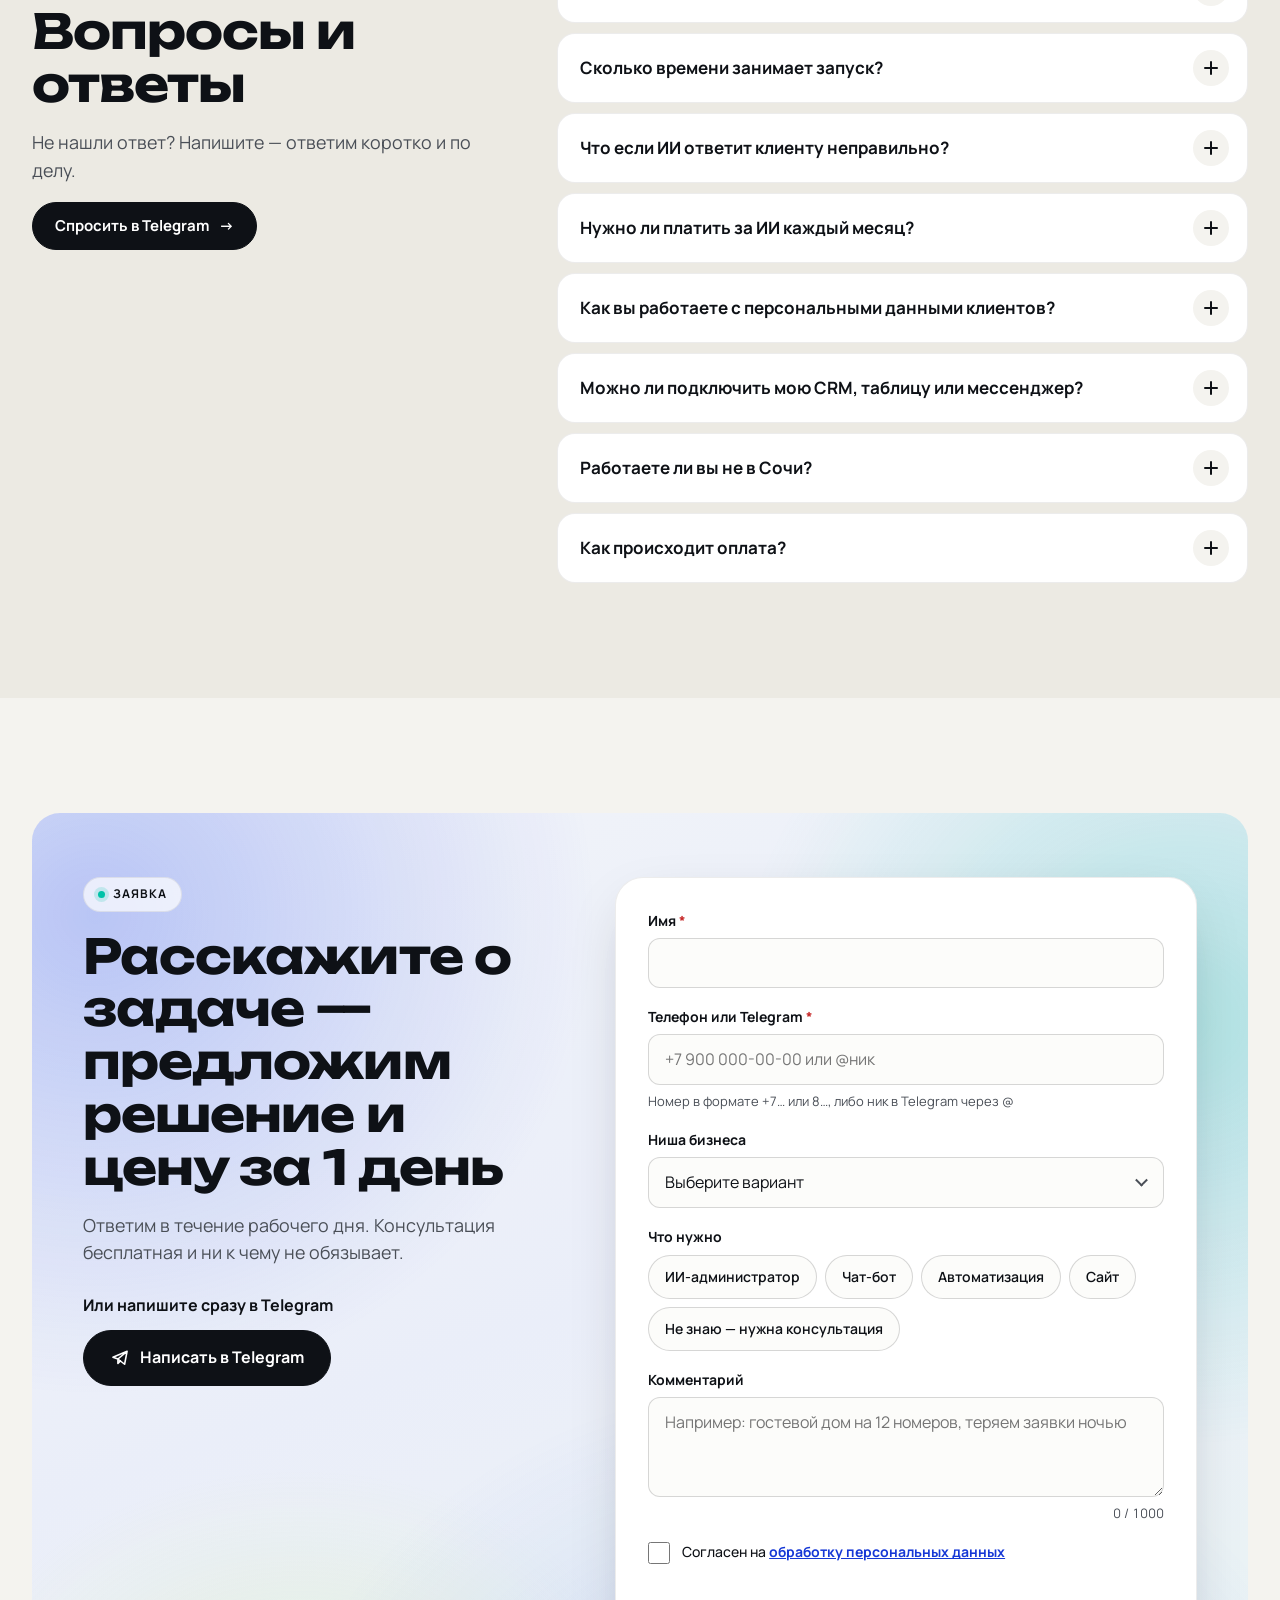
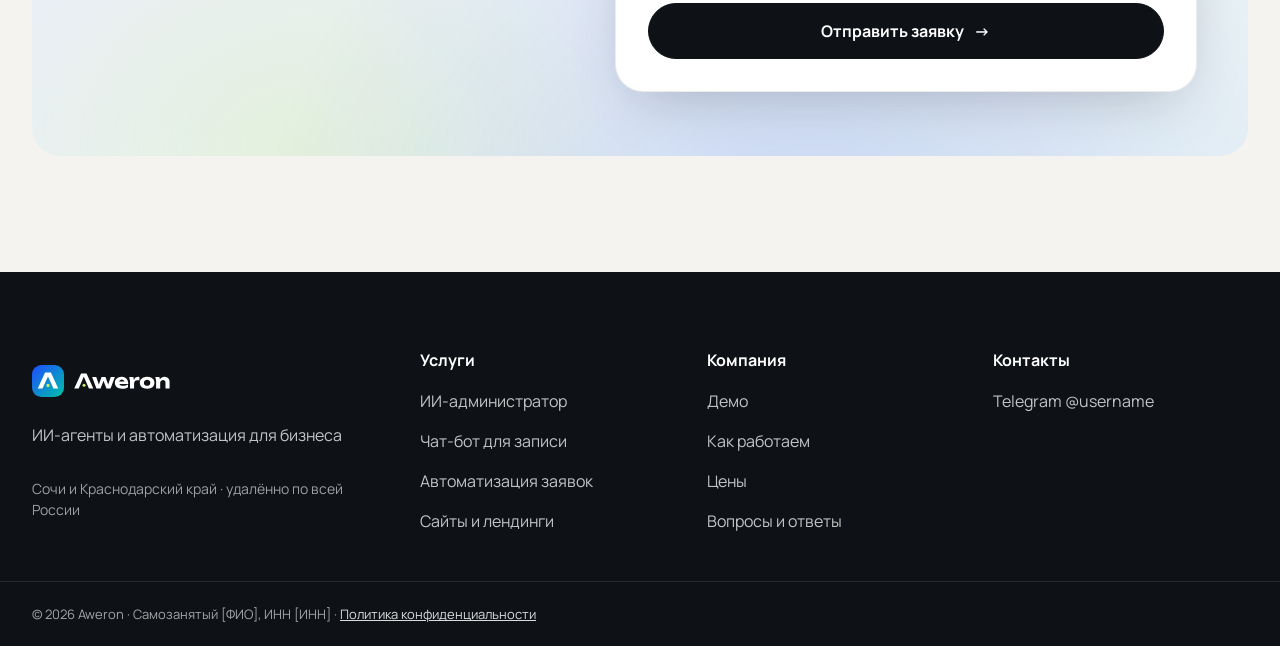
==== commit 4e9a6df5: "Работы: разные реальные цены вместо 7 999 ₽ vorontsov.lab — от 34 990 ₽, ZernovAlg — от 89 990 ₽, La" ====
--- a/index.html
+++ b/index.html
@@ -463,7 +463,7 @@
               <div class="work-bottom">
                 <div class="work-price-box">
                   <p class="work-price-label">Похожий проект</p>
-                  <p class="work-price">от <span data-price="caseVorontsov">7 999 ₽</span></p>
+                  <p class="work-price">от <span data-price="caseVorontsov">34 990 ₽</span></p>
                 </div>
                 <a class="work-btn" href="#contact" data-pick="website">Хочу похожий <span class="work-arrow" aria-hidden="true">→</span></a>
               </div>
@@ -482,7 +482,7 @@
               <div class="work-bottom">
                 <div class="work-price-box">
                   <p class="work-price-label">Похожий проект</p>
-                  <p class="work-price">от <span data-price="caseZerAlg">7 999 ₽</span></p>
+                  <p class="work-price">от <span data-price="caseZerAlg">89 990 ₽</span></p>
                 </div>
                 <a class="work-btn" href="#contact" data-pick="consult">Хочу похожий <span class="work-arrow" aria-hidden="true">→</span></a>
               </div>
@@ -501,7 +501,7 @@
               <div class="work-bottom">
                 <div class="work-price-box">
                   <p class="work-price-label">Похожий проект</p>
-                  <p class="work-price">от <span data-price="caseLangVor">7 999 ₽</span></p>
+                  <p class="work-price">от <span data-price="caseLangVor">129 990 ₽</span></p>
                 </div>
                 <a class="work-btn" href="#contact" data-pick="consult">Хочу похожий <span class="work-arrow" aria-hidden="true">→</span></a>
               </div>
@@ -520,7 +520,7 @@
               <div class="work-bottom">
                 <div class="work-price-box">
                   <p class="work-price-label">Похожий проект</p>
-                  <p class="work-price">от <span data-price="caseAweron">7 999 ₽</span></p>
+                  <p class="work-price">от <span data-price="caseAweron">24 990 ₽</span></p>
                 </div>
                 <a class="work-btn" href="#contact" data-pick="website">Хочу похожий <span class="work-arrow" aria-hidden="true">→</span></a>
               </div>
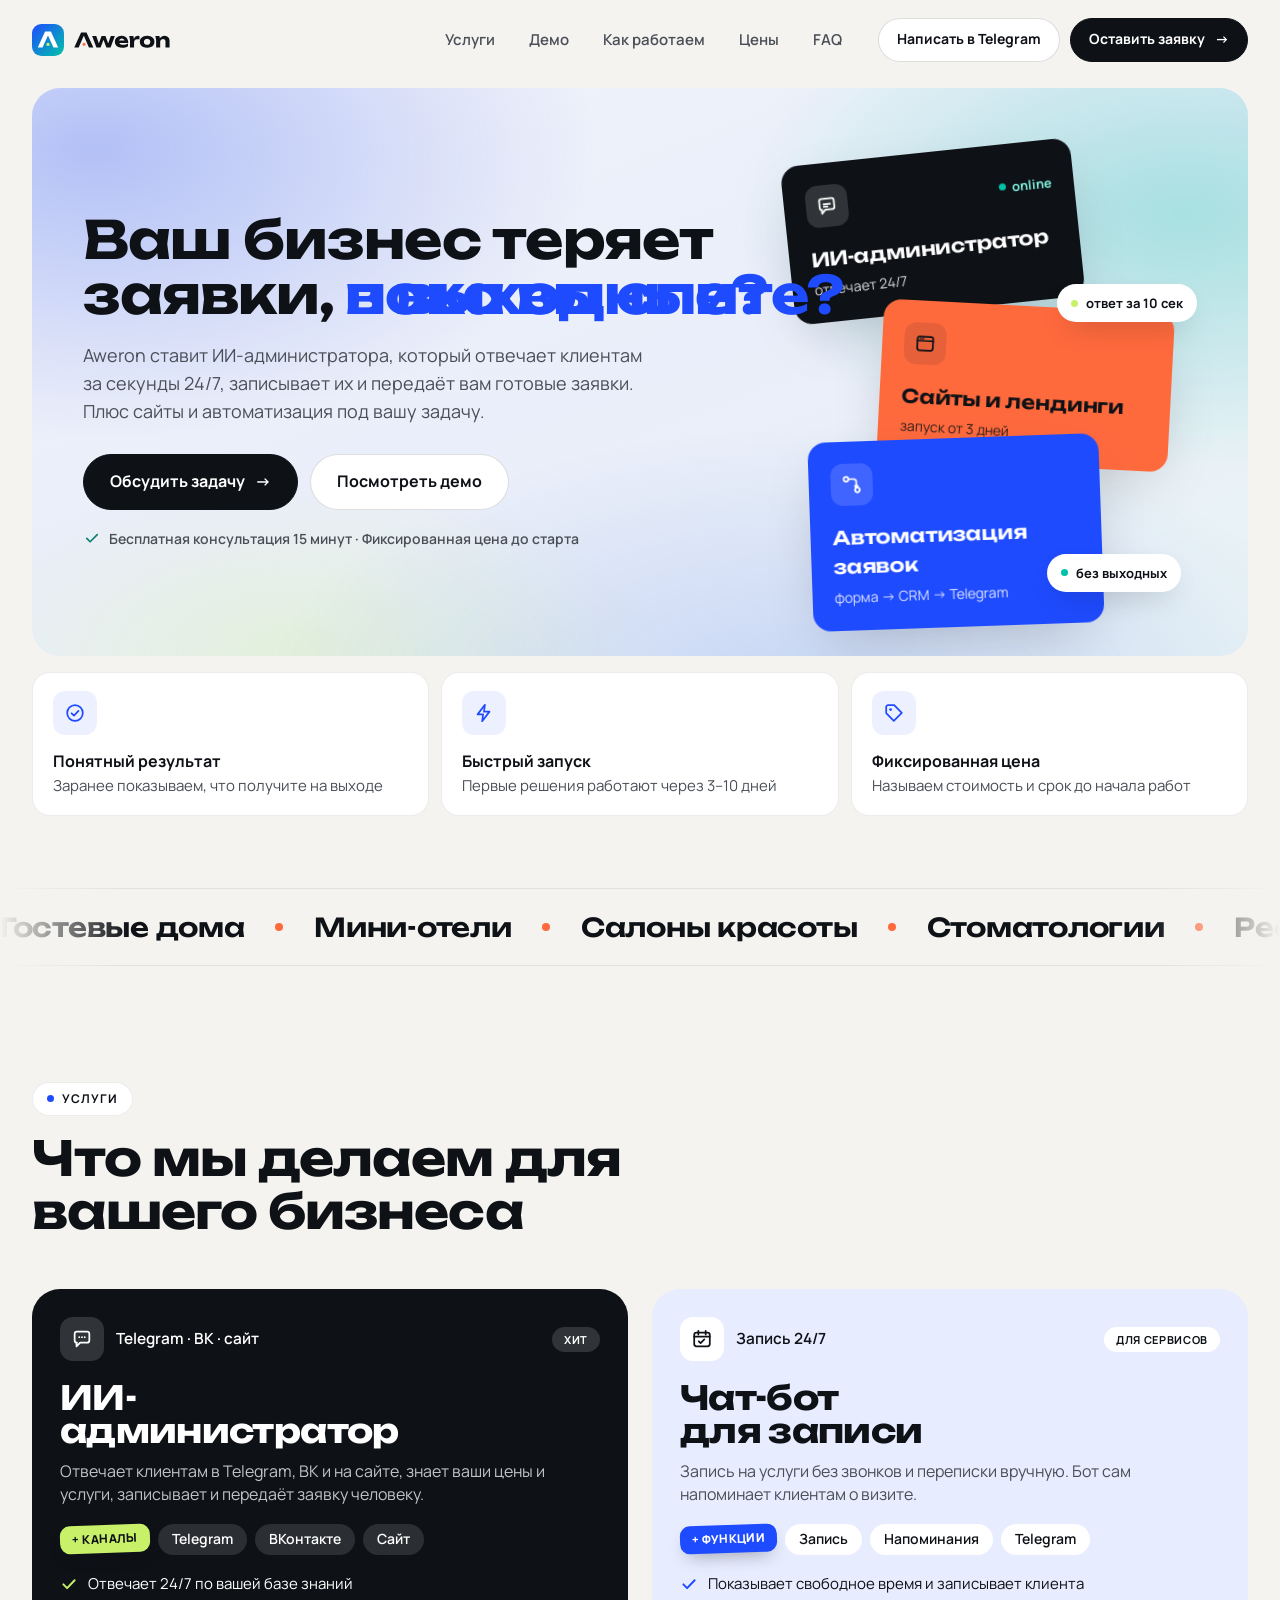
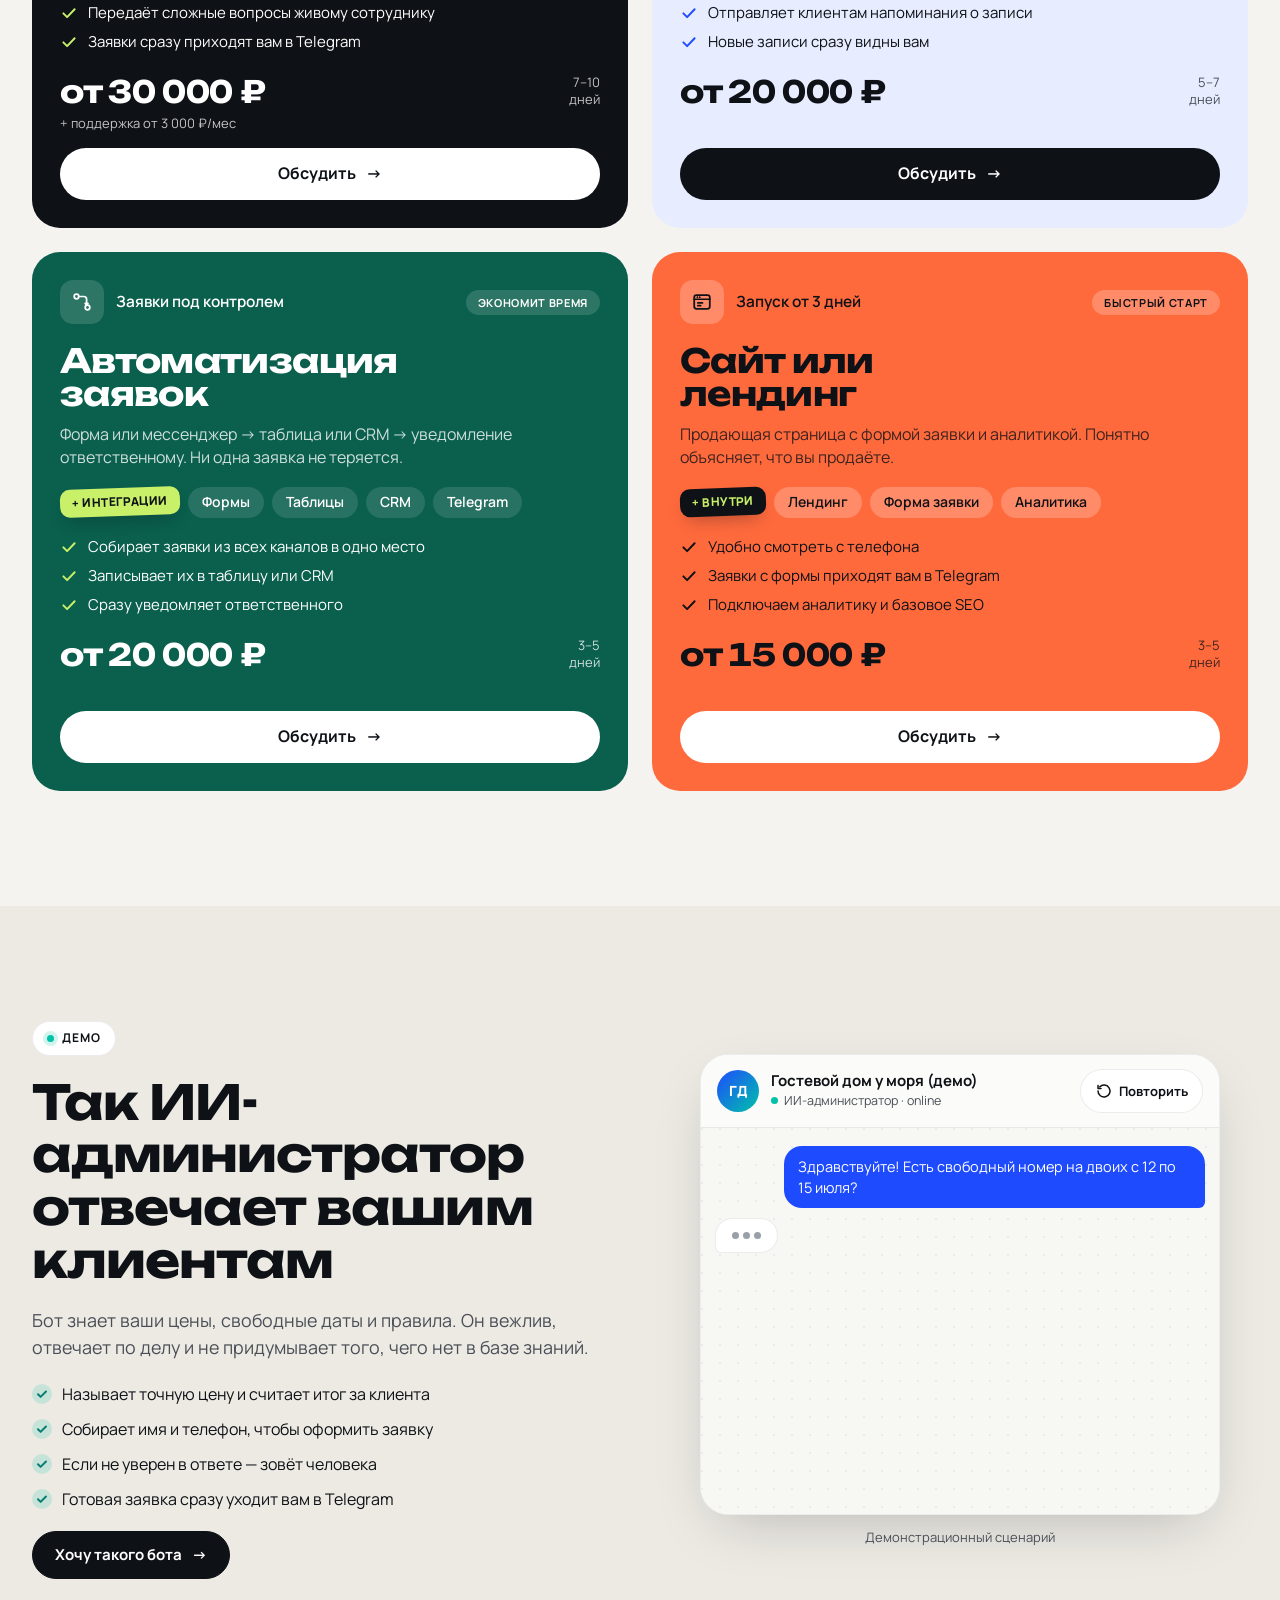
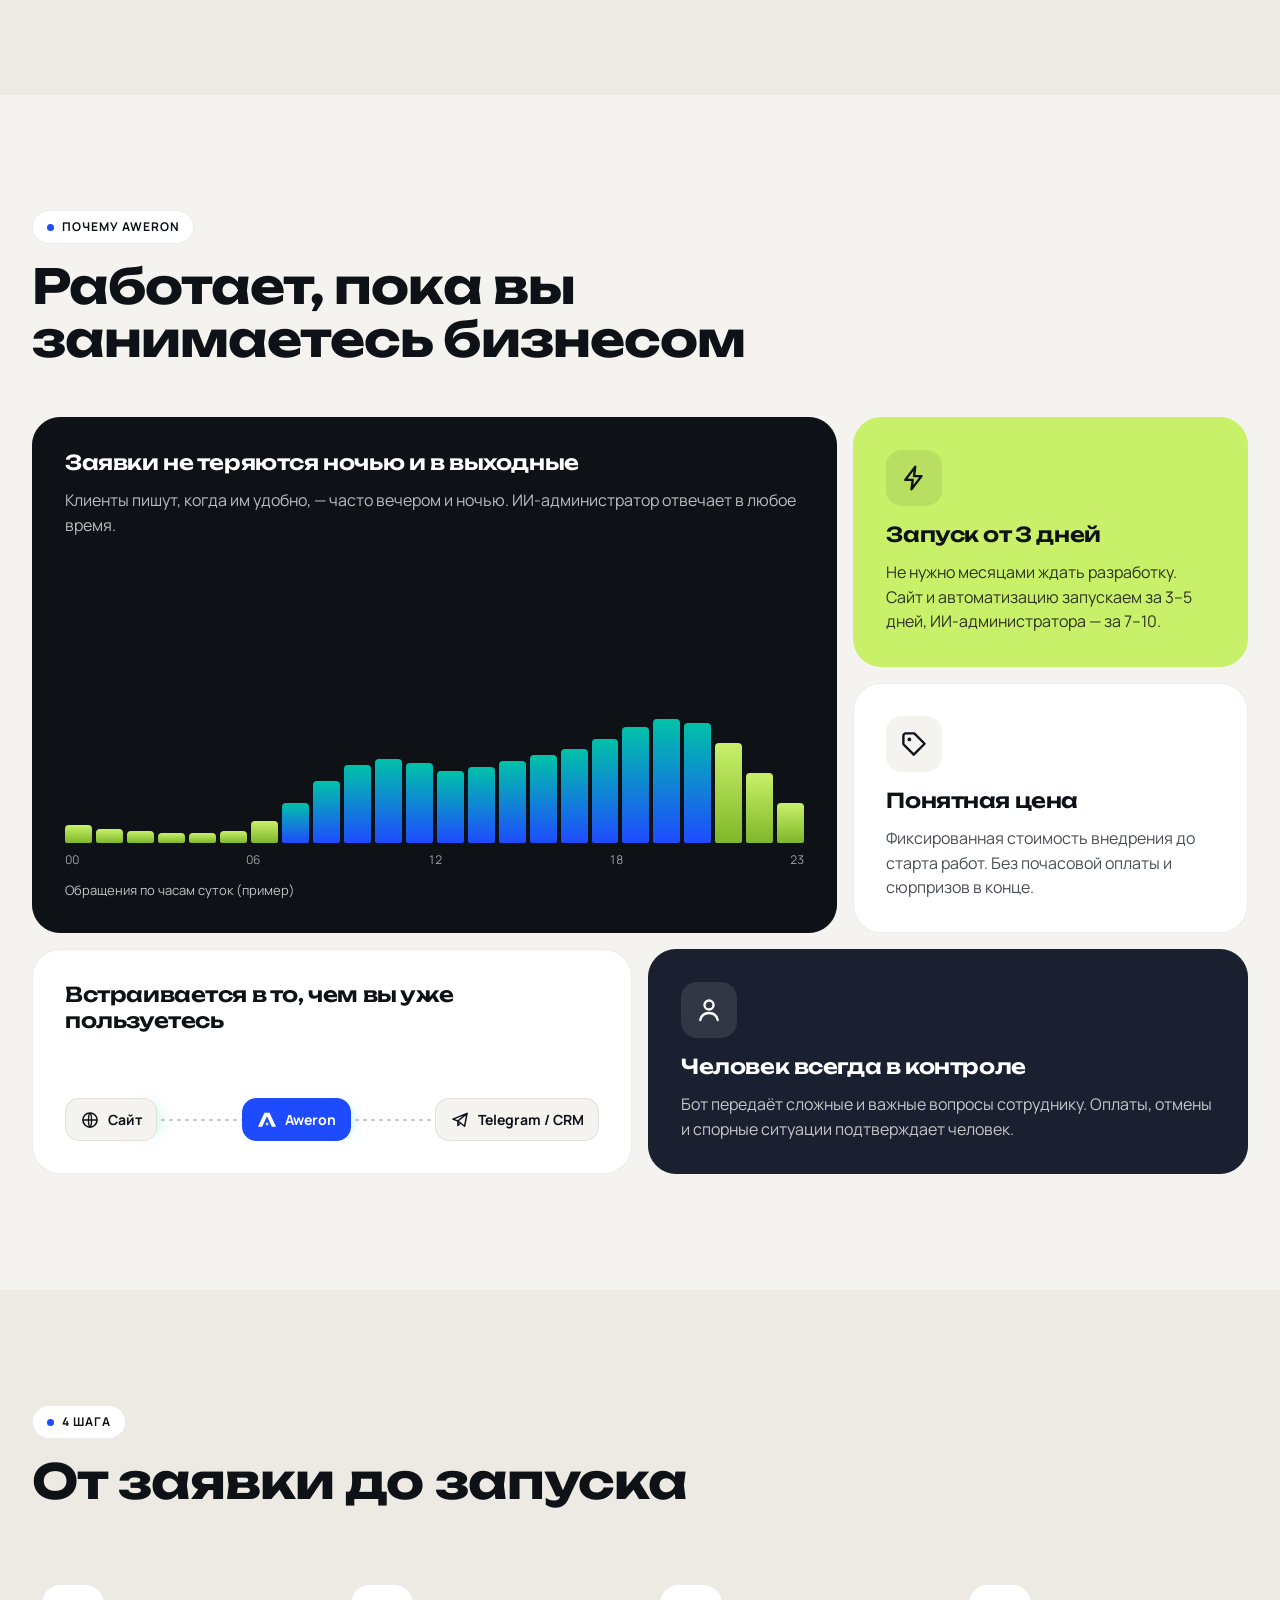
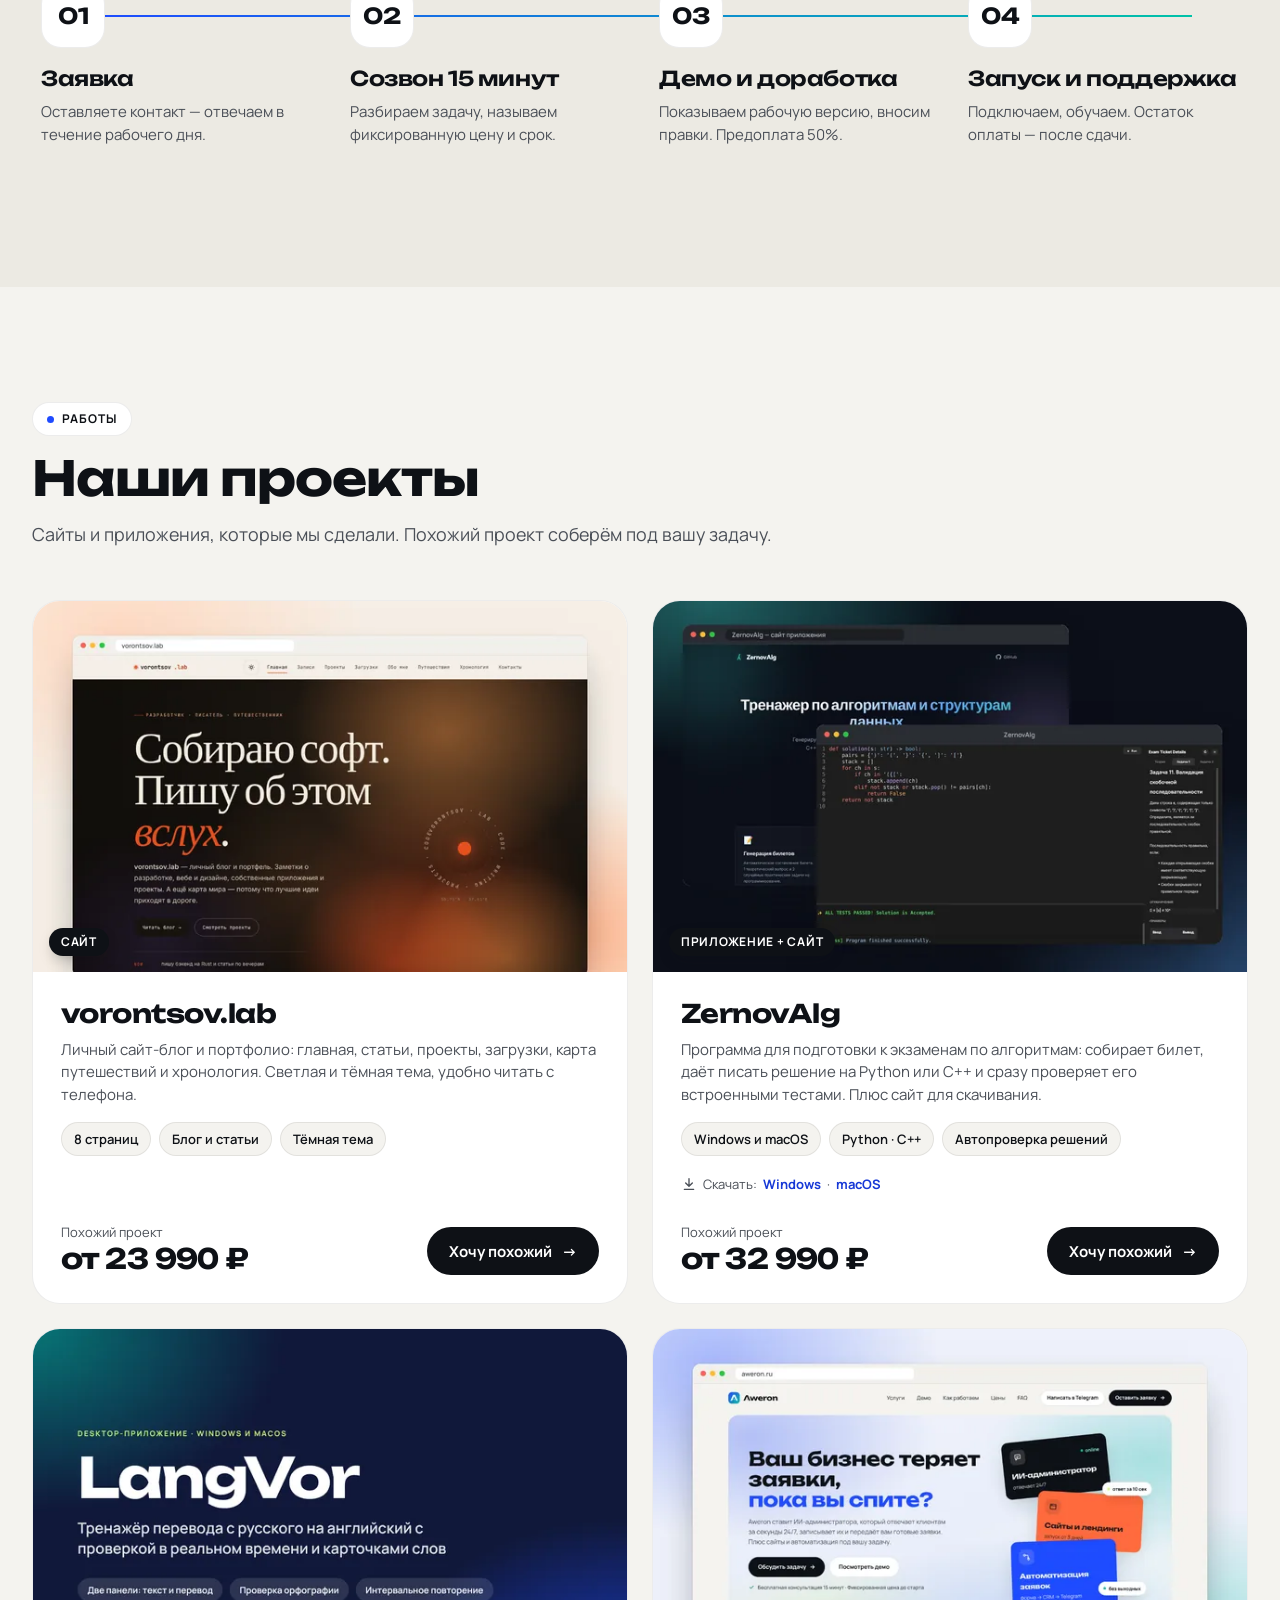
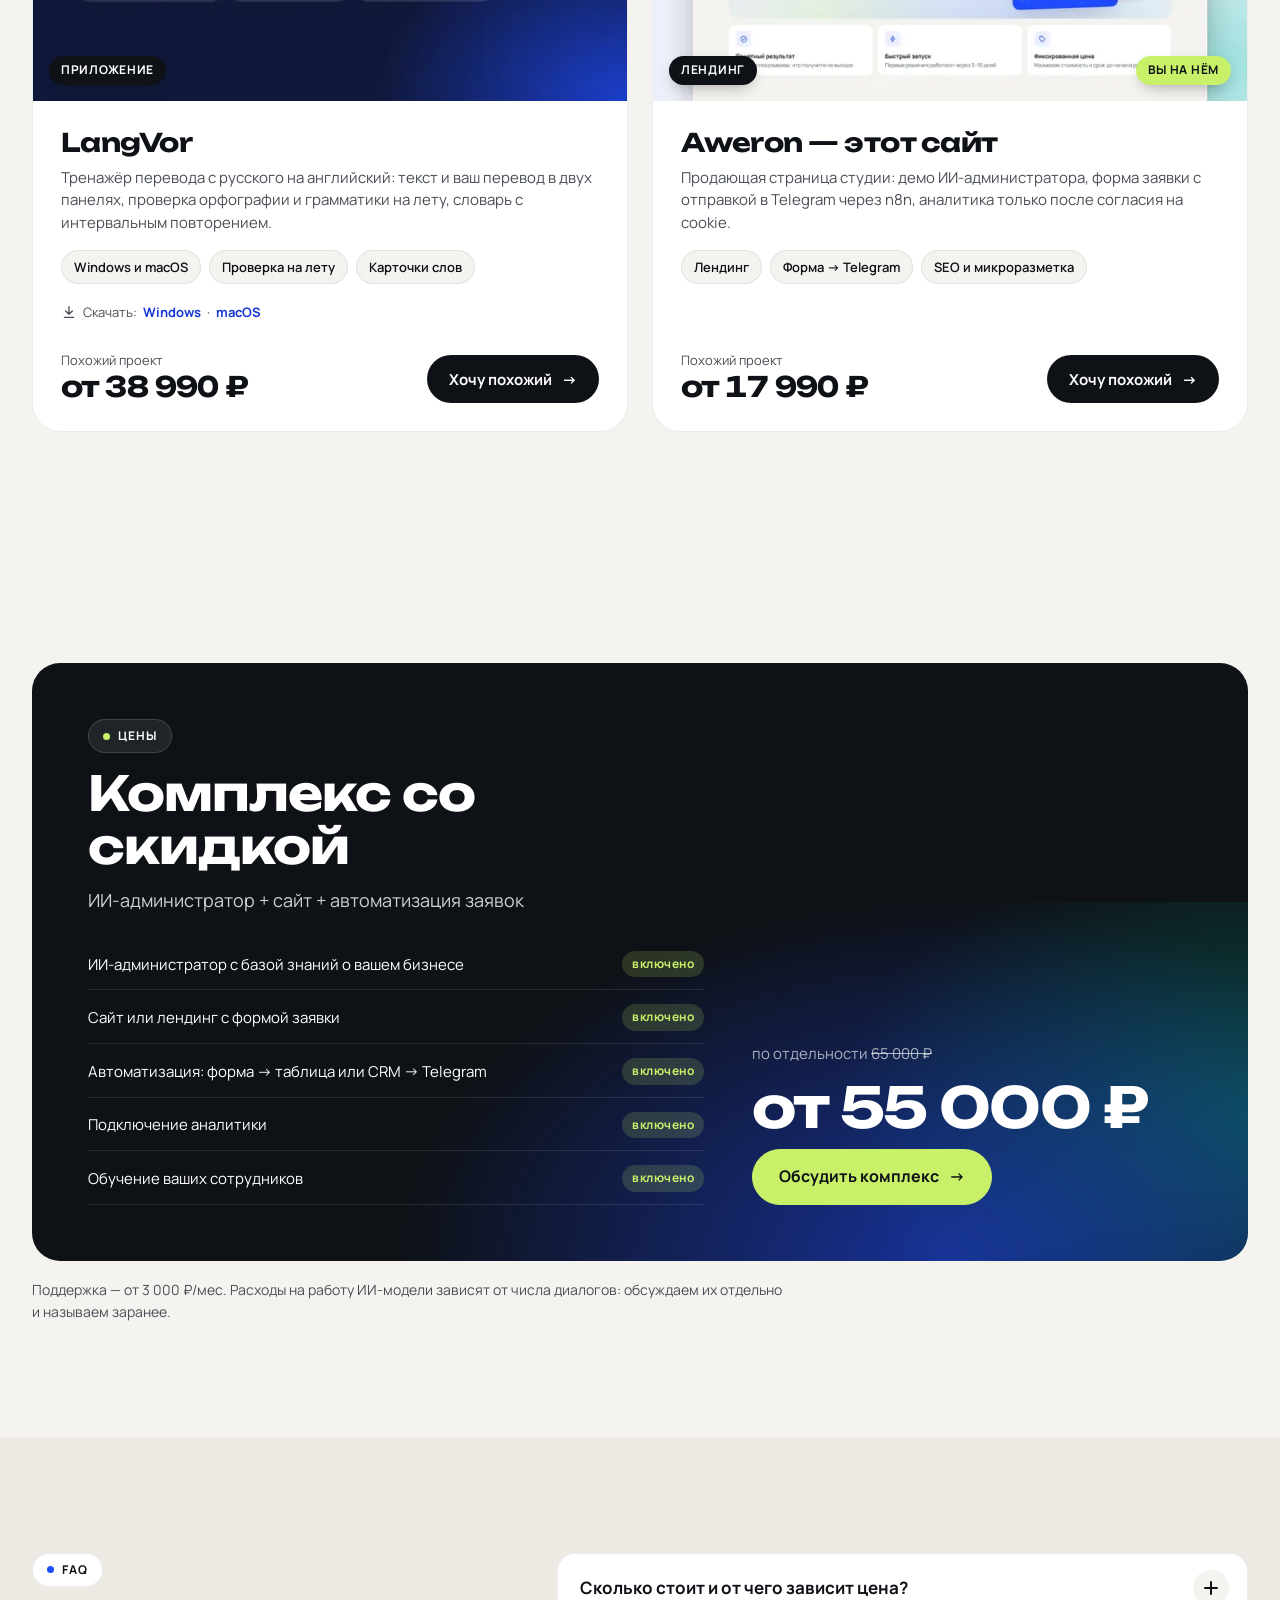
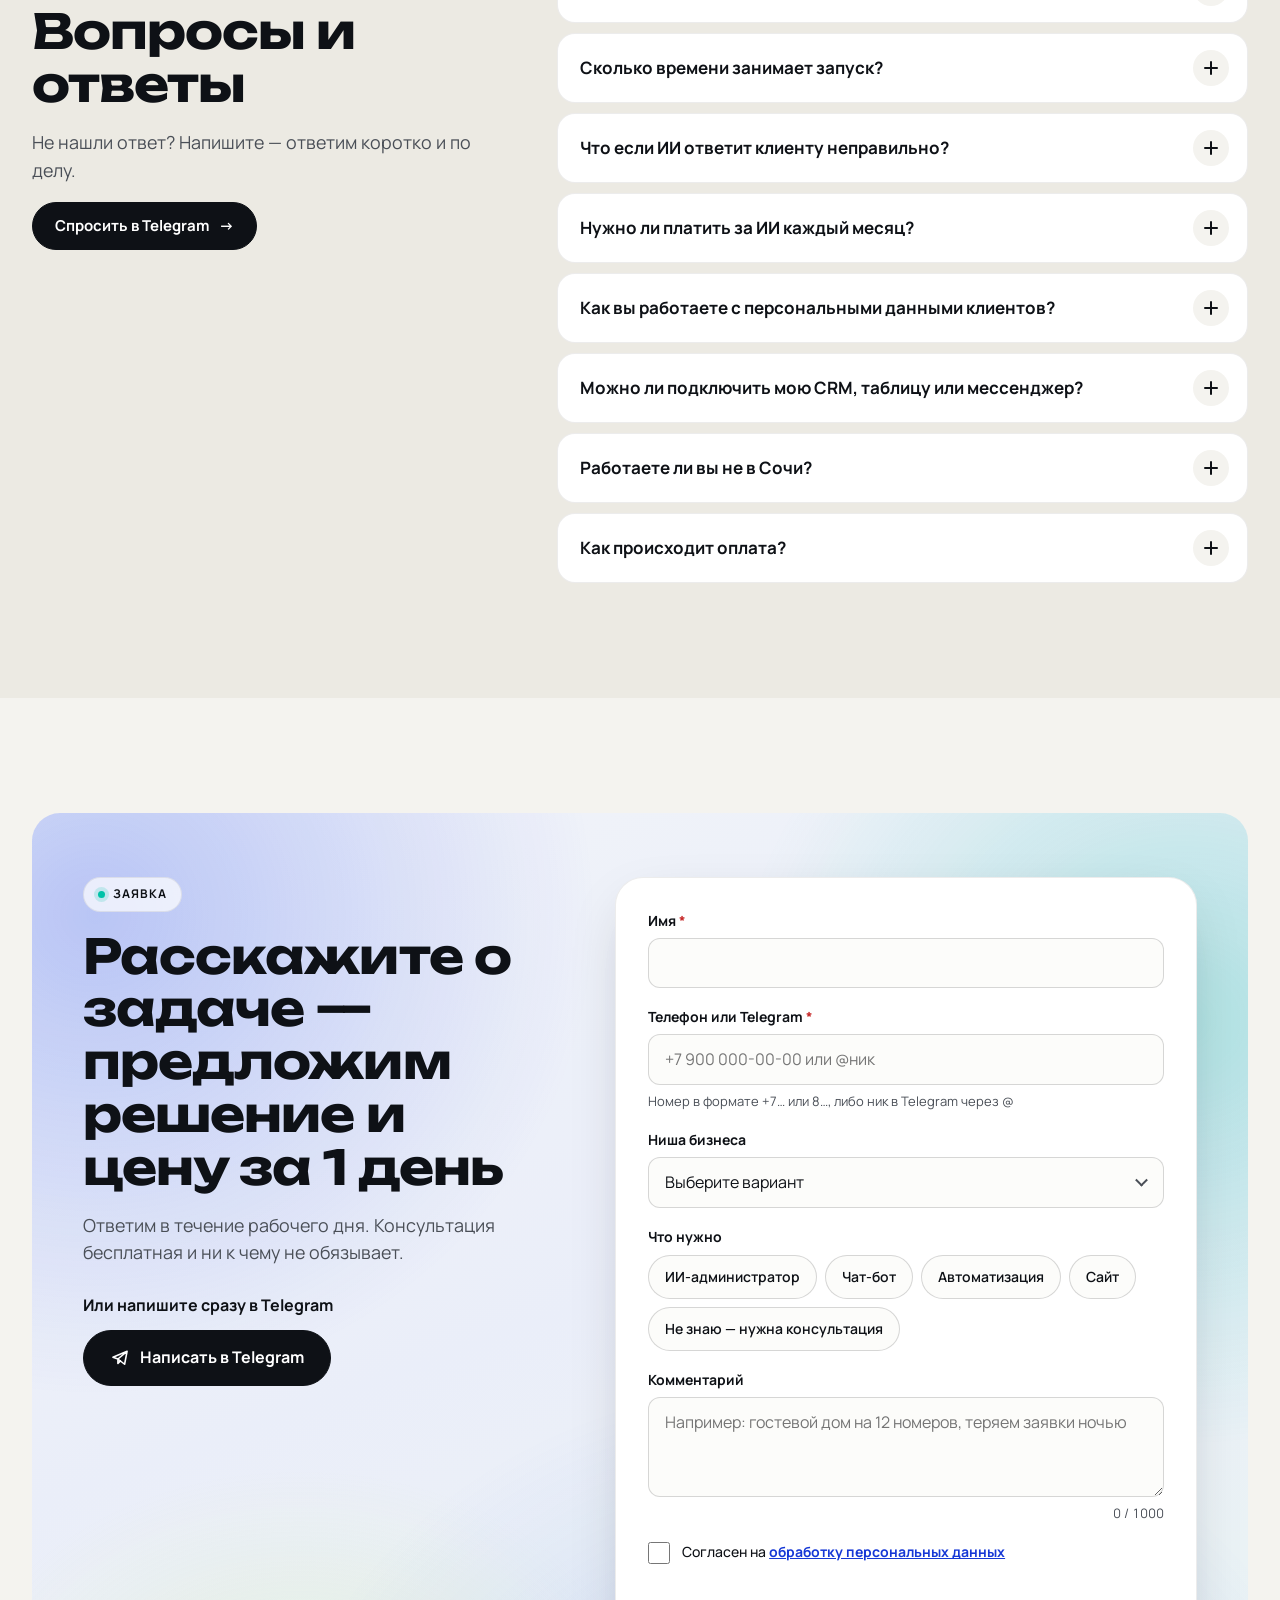
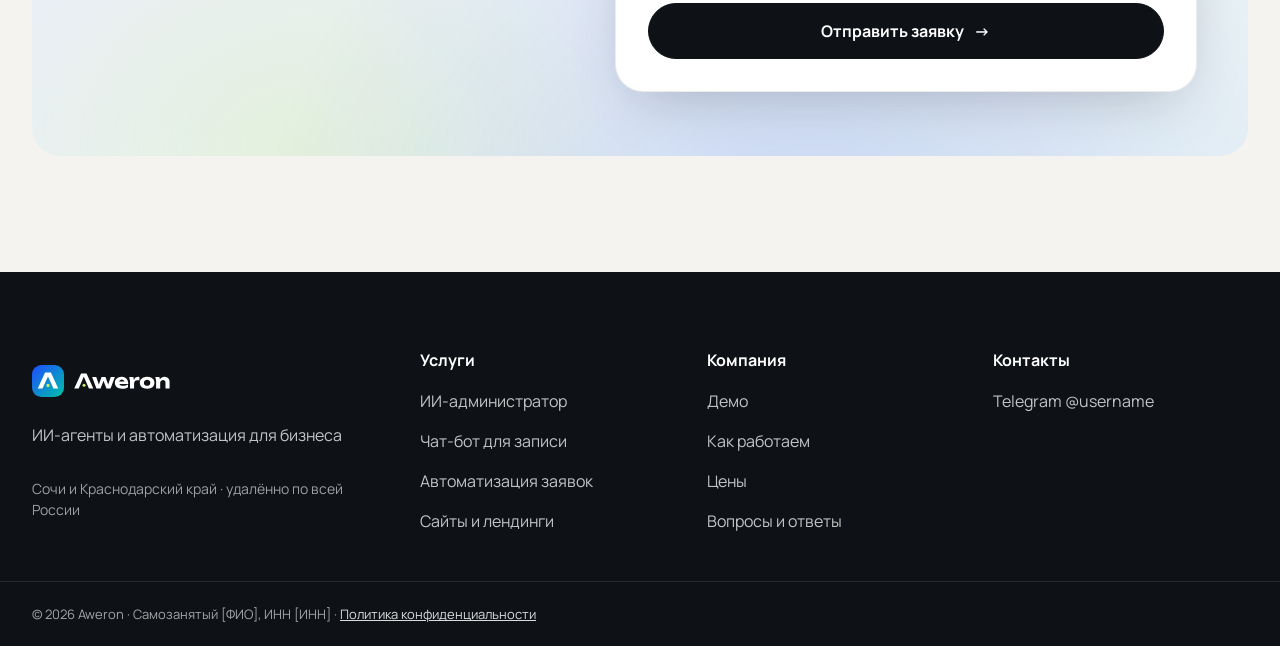
==== commit e6bce38f: "Работы: доступные цены до 39 000 ₽ Aweron — от 17 990 ₽, vorontsov.lab — от 23 990 ₽, ZernovAlg — от" ====
--- a/index.html
+++ b/index.html
@@ -463,7 +463,7 @@
               <div class="work-bottom">
                 <div class="work-price-box">
                   <p class="work-price-label">Похожий проект</p>
-                  <p class="work-price">от <span data-price="caseVorontsov">34 990 ₽</span></p>
+                  <p class="work-price">от <span data-price="caseVorontsov">23 990 ₽</span></p>
                 </div>
                 <a class="work-btn" href="#contact" data-pick="website">Хочу похожий <span class="work-arrow" aria-hidden="true">→</span></a>
               </div>
@@ -482,7 +482,7 @@
               <div class="work-bottom">
                 <div class="work-price-box">
                   <p class="work-price-label">Похожий проект</p>
-                  <p class="work-price">от <span data-price="caseZerAlg">89 990 ₽</span></p>
+                  <p class="work-price">от <span data-price="caseZerAlg">32 990 ₽</span></p>
                 </div>
                 <a class="work-btn" href="#contact" data-pick="consult">Хочу похожий <span class="work-arrow" aria-hidden="true">→</span></a>
               </div>
@@ -501,7 +501,7 @@
               <div class="work-bottom">
                 <div class="work-price-box">
                   <p class="work-price-label">Похожий проект</p>
-                  <p class="work-price">от <span data-price="caseLangVor">129 990 ₽</span></p>
+                  <p class="work-price">от <span data-price="caseLangVor">38 990 ₽</span></p>
                 </div>
                 <a class="work-btn" href="#contact" data-pick="consult">Хочу похожий <span class="work-arrow" aria-hidden="true">→</span></a>
               </div>
@@ -520,7 +520,7 @@
               <div class="work-bottom">
                 <div class="work-price-box">
                   <p class="work-price-label">Похожий проект</p>
-                  <p class="work-price">от <span data-price="caseAweron">24 990 ₽</span></p>
+                  <p class="work-price">от <span data-price="caseAweron">17 990 ₽</span></p>
                 </div>
                 <a class="work-btn" href="#contact" data-pick="website">Хочу похожий <span class="work-arrow" aria-hidden="true">→</span></a>
               </div>
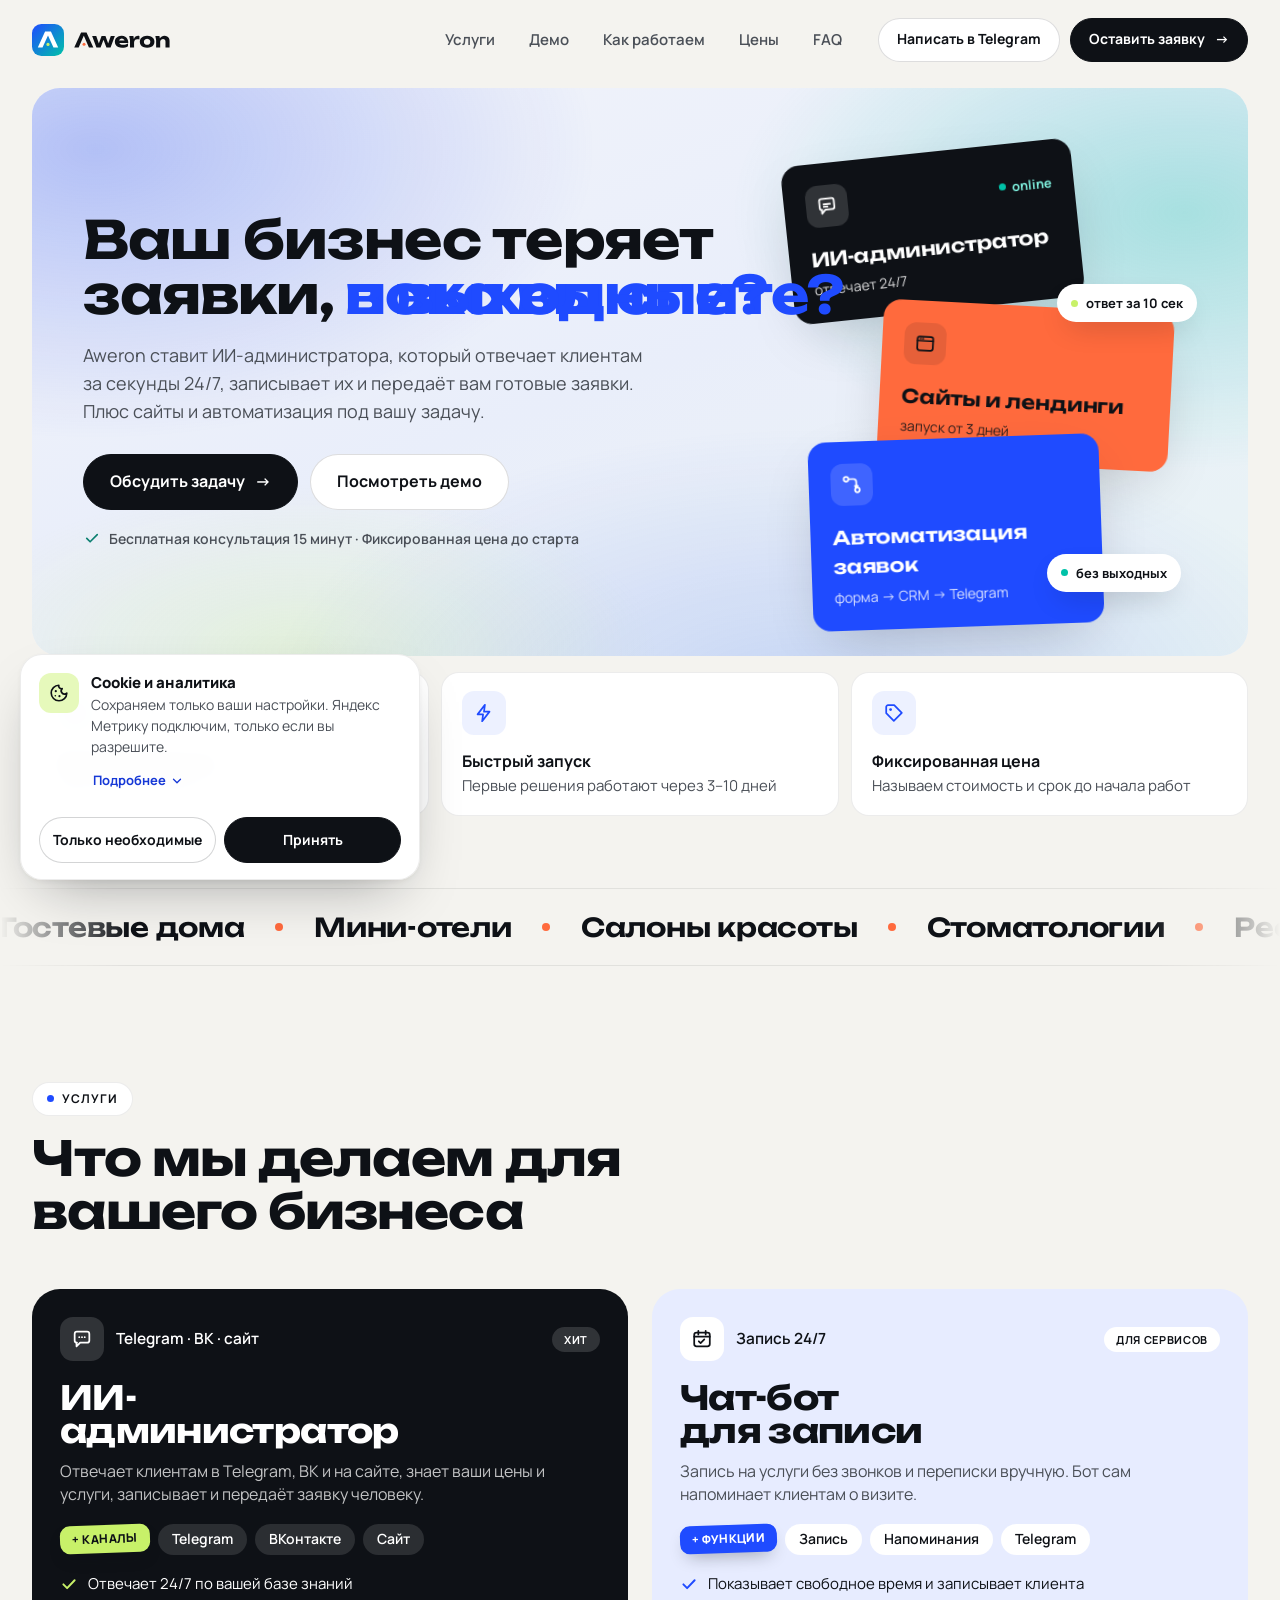
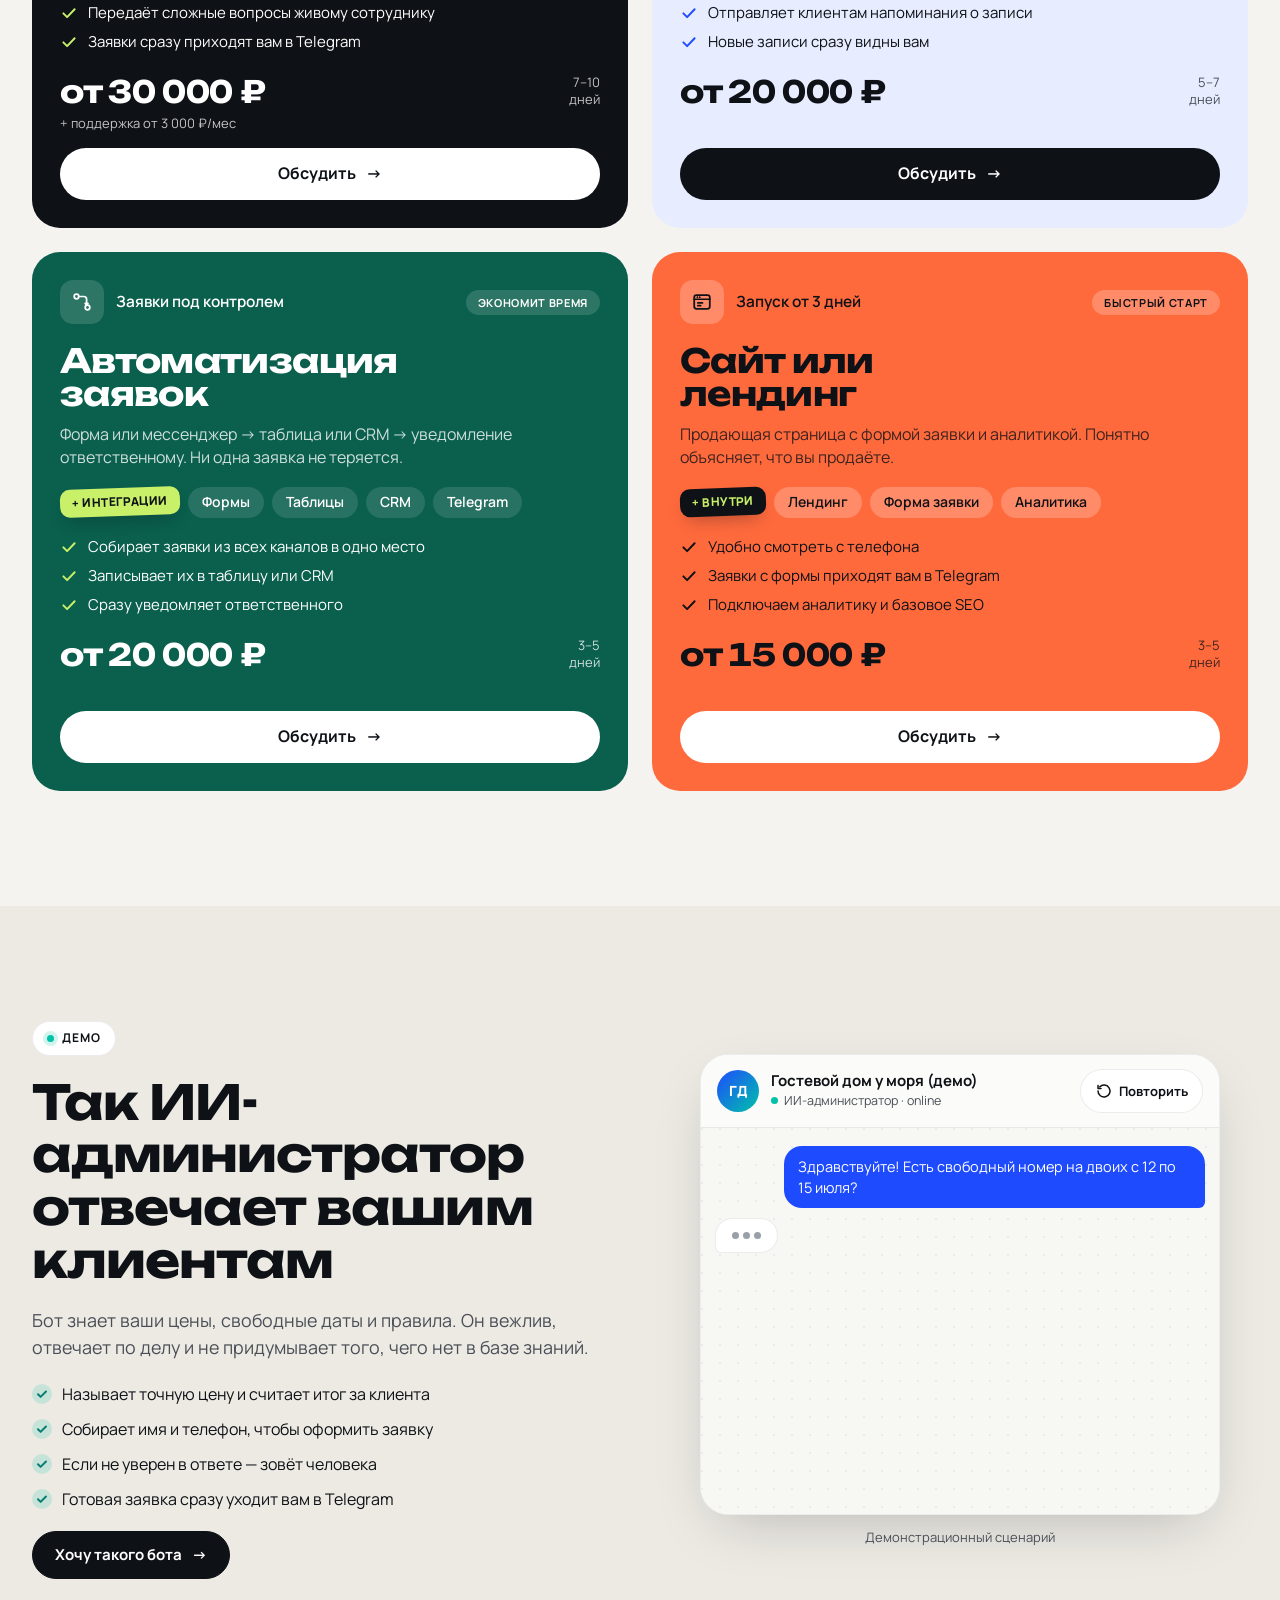
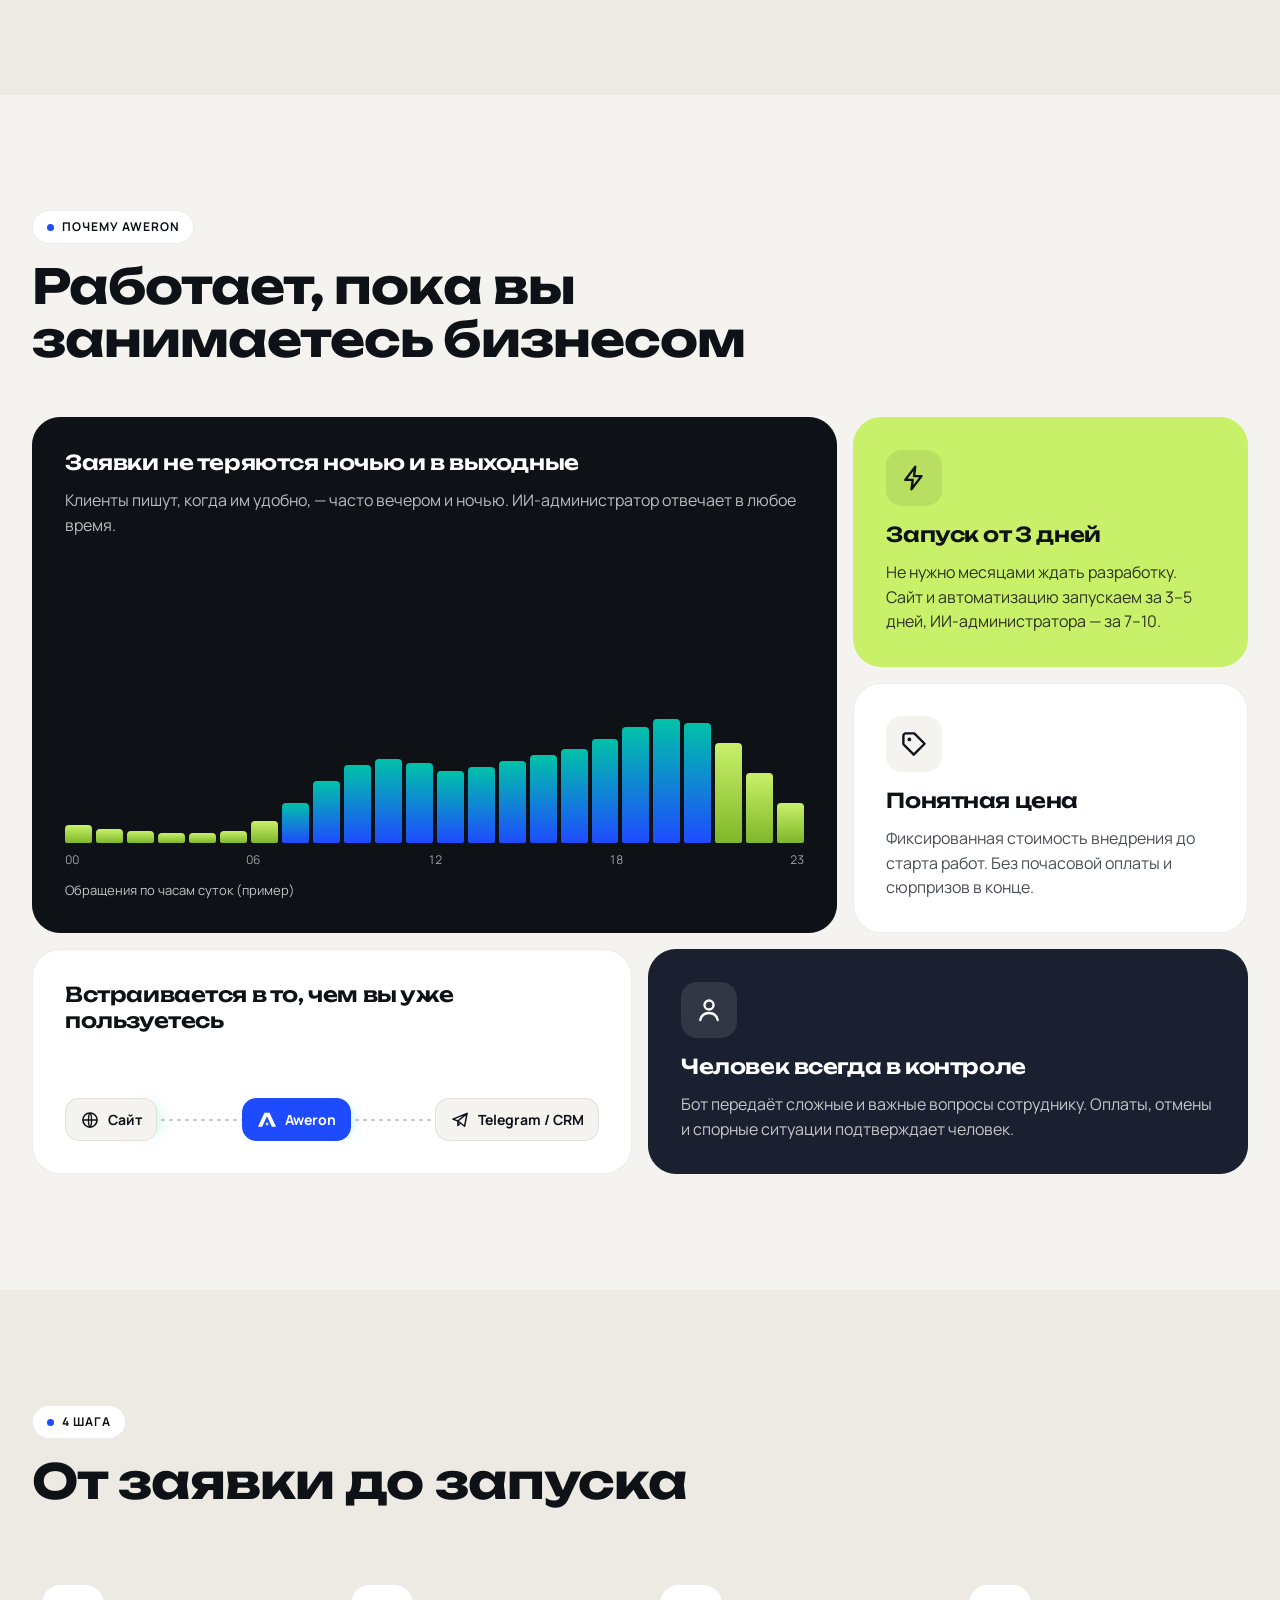
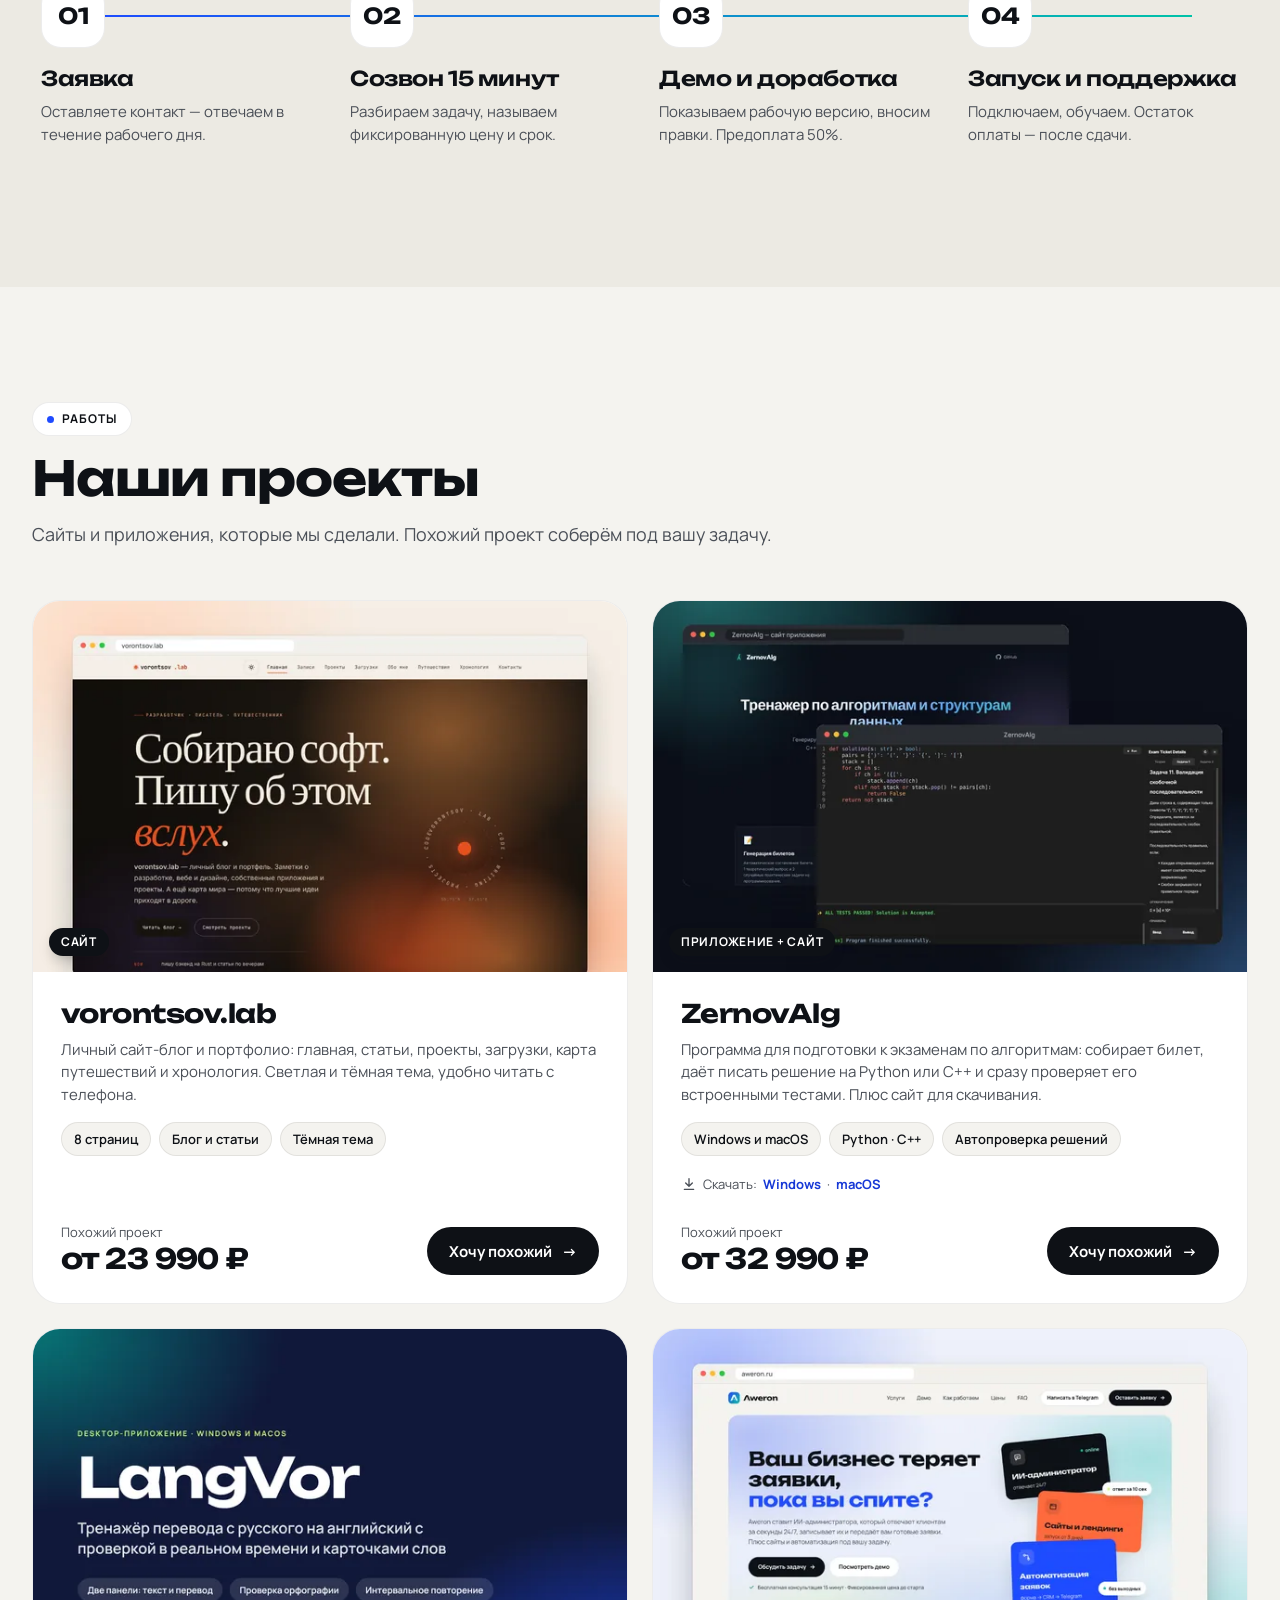
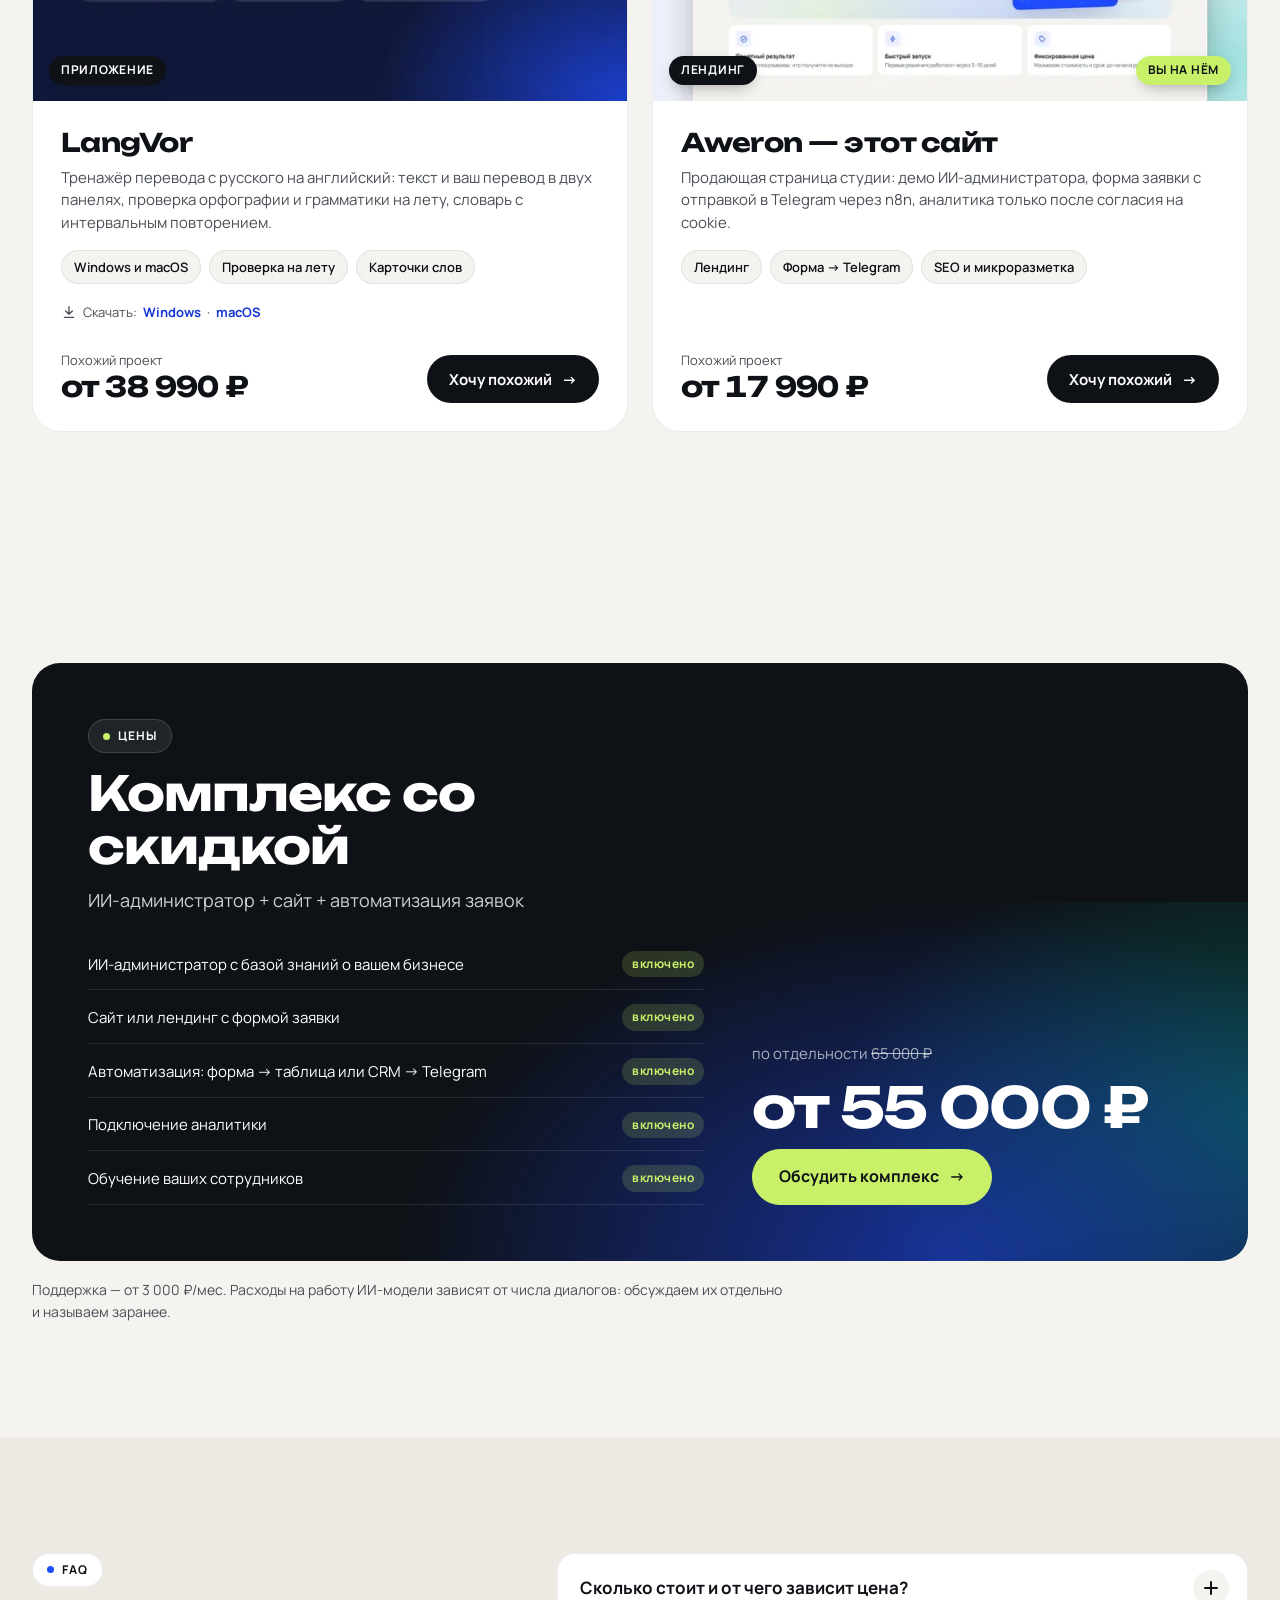
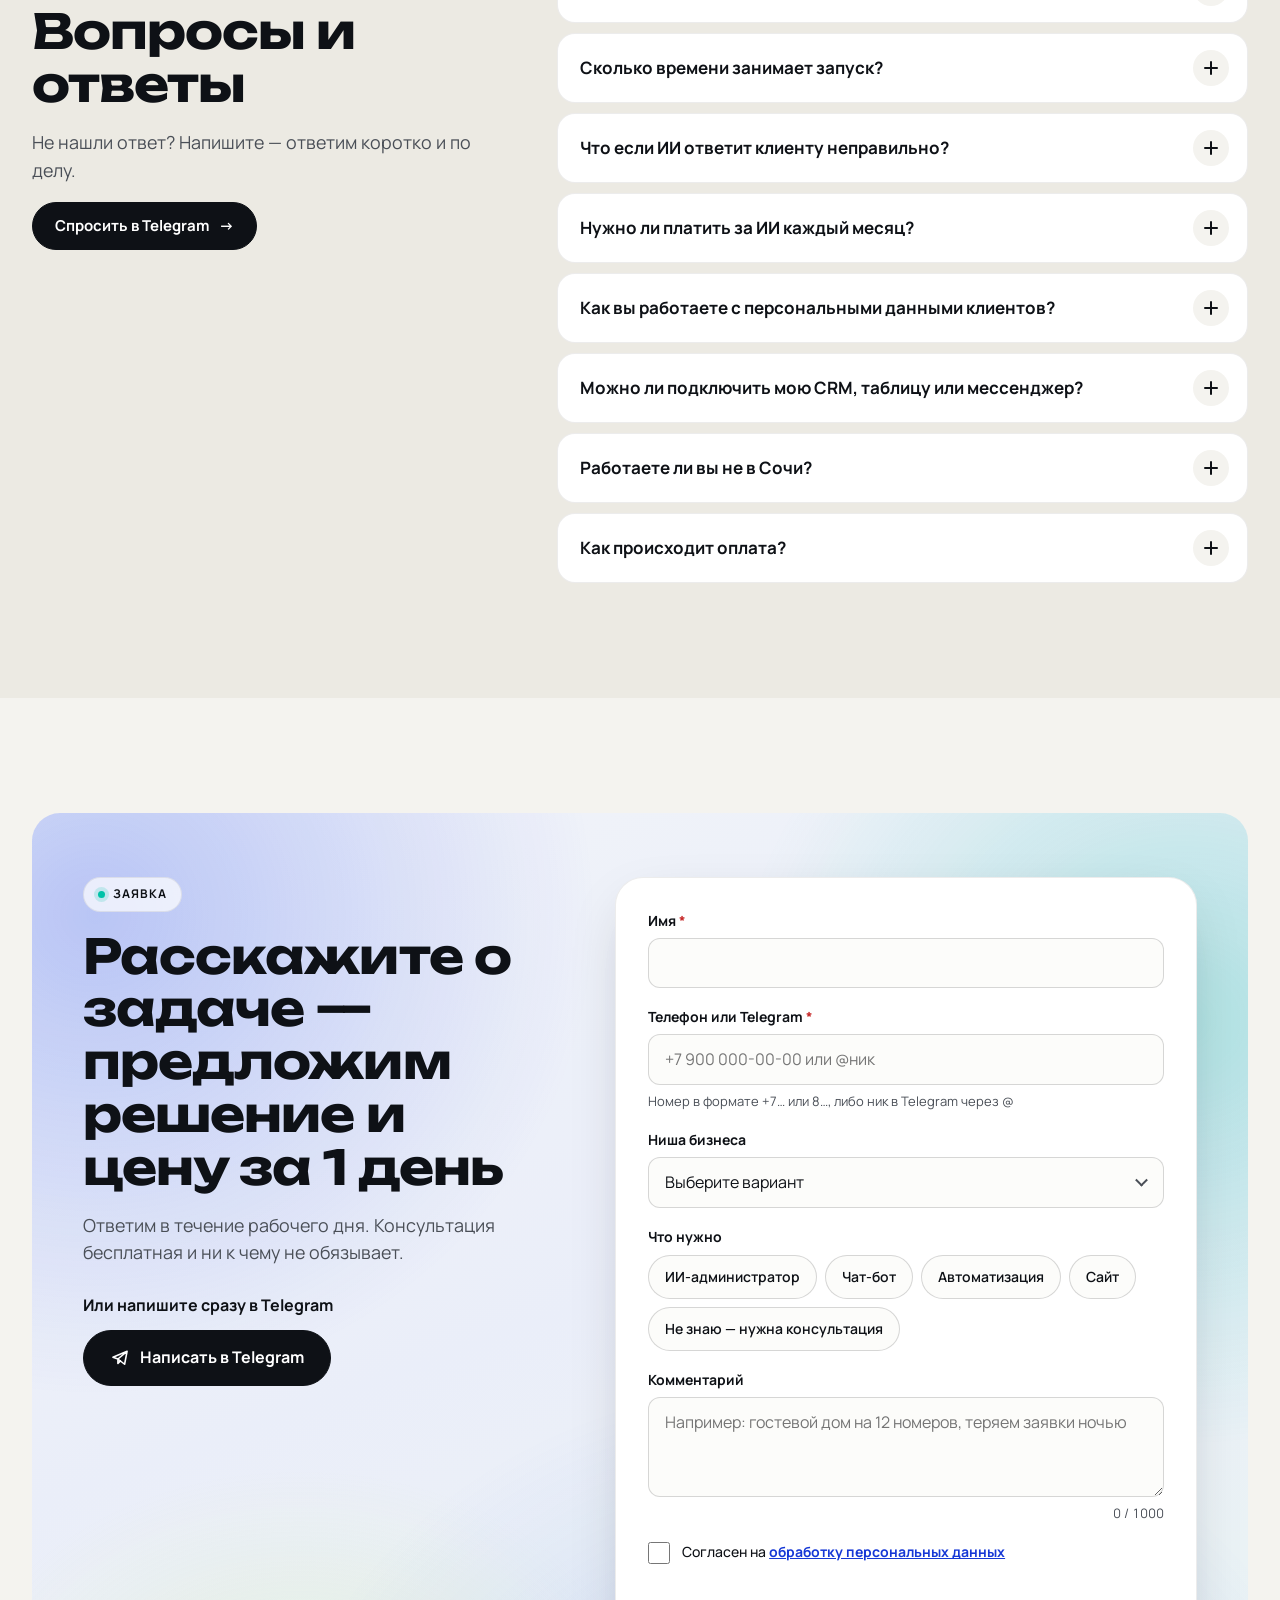
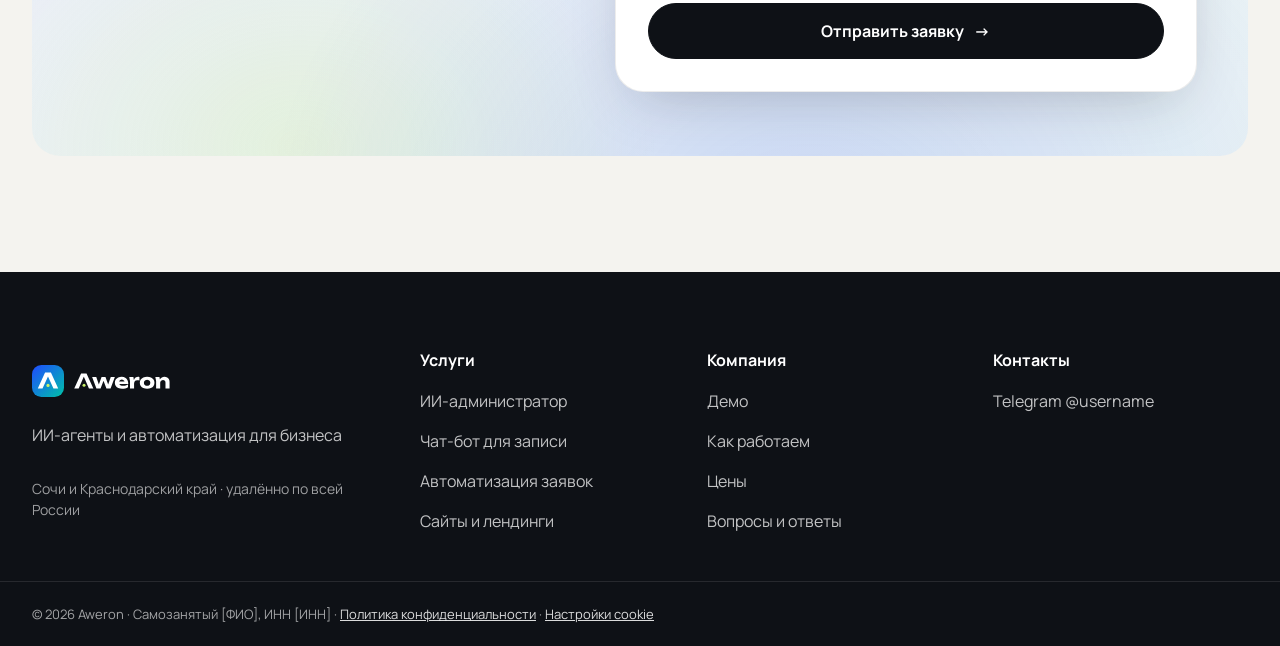
==== commit 9f99c4b9: "Окно «Cookie и аналитика» по правилам согласия Ненавязчивая карточка внизу: появляется через ~1 с, н" ====
--- a/index.html
+++ b/index.html
@@ -741,17 +741,32 @@
       </div>
     </div>
     <div class="container footer-bottom">
-      <p>© <span data-year>2026</span> Aweron · Самозанятый <span data-legal="name">[ФИО]</span>, ИНН <span data-legal="inn">[ИНН]</span> · <a href="privacy.html">Политика конфиденциальности</a></p>
+      <p>© <span data-year>2026</span> Aweron · Самозанятый <span data-legal="name">[ФИО]</span>, ИНН <span data-legal="inn">[ИНН]</span> · <a href="privacy.html">Политика конфиденциальности</a> · <button class="cookie-settings" type="button" data-cookie-settings>Настройки cookie</button></p>
     </div>
   </footer>
 
-  <!-- ============ COOKIE ============ -->
-  <div class="cookie" role="region" aria-label="Уведомление о cookie" hidden>
-    <p>Мы используем cookie для аналитики. Подробнее — в <a href="privacy.html">политике конфиденциальности</a>.</p>
+  <!-- ============ COOKIE ============
+       Ненавязчивое окно согласия: не блокирует страницу, кнопки равнозначны,
+       Яндекс Метрика грузится только после «Принять». Выбор меняется ссылкой «Настройки cookie» в футере. -->
+  <section class="cookie" id="cookie-banner" role="dialog" aria-modal="false" aria-labelledby="cookie-title" aria-describedby="cookie-text" tabindex="-1" hidden>
+    <div class="cookie-head">
+      <span class="cookie-ico" aria-hidden="true"><svg width="22" height="22" viewBox="0 0 24 24"><path d="M20.5 12.2A8.5 8.5 0 1 1 11.8 3.5a3 3 0 0 0 3.7 3.7 3 3 0 0 0 5 5z" fill="none" stroke="currentColor" stroke-width="1.8" stroke-linejoin="round"/><circle cx="8.5" cy="10" r="1.2" fill="currentColor"/><circle cx="12.5" cy="15.5" r="1.2" fill="currentColor"/><circle cx="8" cy="15" r=".9" fill="currentColor"/><circle cx="16" cy="12.5" r=".9" fill="currentColor"/></svg></span>
+      <div>
+        <p class="cookie-title" id="cookie-title">Cookie и аналитика</p>
+        <p class="cookie-text" id="cookie-text">Сохраняем только ваши настройки. Яндекс Метрику подключим, только если вы разрешите.</p>
+      </div>
+    </div>
+    <button class="cookie-more" type="button" aria-expanded="false" aria-controls="cookie-details">Подробнее <svg width="14" height="14" viewBox="0 0 24 24" aria-hidden="true"><path d="M6 9l6 6 6-6" fill="none" stroke="currentColor" stroke-width="2.2" stroke-linecap="round" stroke-linejoin="round"/></svg></button>
+    <div class="cookie-details" id="cookie-details" inert>
+      <div>
+        <p>Сайт использует необходимые технические механизмы браузера для сохранения ваших настроек (например, выбора в баннере о cookie). Сервис Яндекс Метрика подключается только после того, как вы нажмёте «Принять» в баннере. Если вы выбрали «Только необходимые», аналитика не загружается. Изменить выбор можно по ссылке «Настройки cookie» внизу страницы или очистив данные сайта в браузере.</p>
+        <p><a href="privacy.html#cookies">Политика конфиденциальности, раздел 8</a></p>
+      </div>
+    </div>
     <div class="cookie-actions">
-      <button class="btn btn--ghost btn--sm" type="button" data-cookie="necessary">Только необходимые</button>
-      <button class="btn btn--dark btn--sm" type="button" data-cookie="all">Принять</button>
+      <button class="cookie-btn cookie-btn--ghost" type="button" data-cookie="necessary">Только необходимые</button>
+      <button class="cookie-btn cookie-btn--primary" type="button" data-cookie="all">Принять</button>
     </div>
-  </div>
+  </section>
 </body>
 </html>
--- a/assets/css/style.css
+++ b/assets/css/style.css
@@ -849,19 +849,71 @@
 .footer-bottom a { color: rgba(255,255,255,.85); }
 .site-footer :focus-visible { outline-color: var(--glow); }
 
-/* ---------- Cookie ---------- */
+/* ---------- Cookie ----------
+   Ненавязчивая карточка внизу: не блокирует страницу, обе кнопки одного размера и веса. */
 .cookie {
-  position: fixed; z-index: 80; left: 12px; right: 12px; bottom: 12px;
+  position: fixed; z-index: 80;
+  left: 12px; right: 12px; bottom: calc(12px + env(safe-area-inset-bottom, 0px));
   display: grid; gap: 12px;
-  padding: 16px 18px; border-radius: var(--radius-md);
-  background: var(--surface); border: 1px solid var(--line); box-shadow: var(--shadow);
-  font-size: 14px;
-  animation: cookie-in .45s var(--ease);
-}
-.cookie a { color: var(--brand-dark); font-weight: 700; }
-.cookie-actions { display: flex; gap: 8px; flex-wrap: wrap; }
-.cookie-actions .btn { flex: 1 1 auto; }
-@keyframes cookie-in { from { opacity: 0; transform: translateY(16px); } }
+  padding: 18px 18px 16px; border-radius: 22px;
+  background: rgba(255,255,255,.96);
+  -webkit-backdrop-filter: saturate(160%) blur(12px); backdrop-filter: saturate(160%) blur(12px);
+  border: 1px solid var(--line);
+  box-shadow: 0 24px 60px -24px rgba(14,17,22,.4), 0 2px 6px rgba(14,17,22,.05);
+  font-size: 14px; line-height: 1.5;
+  opacity: 0; transform: translateY(20px);
+  transition: opacity .4s var(--ease), transform .4s var(--ease);
+}
+.cookie.is-visible { opacity: 1; transform: none; }
+.cookie:focus { outline: none; }
+.cookie:focus-visible { outline: 3px solid var(--brand); outline-offset: 3px; border-radius: 22px; }
+body.menu-open .cookie { visibility: hidden; }
+.cookie-head { display: grid; grid-template-columns: auto 1fr; gap: 12px; align-items: start; }
+.cookie-ico {
+  width: 40px; height: 40px; border-radius: 12px; display: grid; place-items: center;
+  background: rgba(200,241,105,.45); color: var(--ink);
+}
+.cookie-title { font-weight: 800; font-size: 15px; line-height: 1.3; }
+.cookie-text { margin-top: 2px; color: var(--ink-2); }
+.cookie-more {
+  justify-self: start; display: inline-flex; align-items: center; gap: 4px;
+  min-height: 32px; padding: 0 2px; margin: -4px 0 -4px 52px;
+  background: none; border: 0; cursor: pointer;
+  font-size: 13px; font-weight: 700; color: var(--brand-dark);
+}
+.cookie-more svg { transition: transform .3s var(--ease); }
+.cookie-more[aria-expanded="true"] svg { transform: rotate(180deg); }
+.cookie-more:hover { text-decoration: underline; }
+.cookie-details { display: grid; grid-template-rows: 0fr; transition: grid-template-rows .32s var(--ease); }
+.cookie-details > div { overflow: hidden; }
+.cookie-details.open { grid-template-rows: 1fr; }
+.cookie-details p { font-size: 13px; color: var(--ink-2); }
+.cookie-details p:first-child { padding: 10px 12px; border-radius: 12px; background: var(--bg); }
+.cookie-details p + p { margin-top: 8px; }
+.cookie-details a { color: var(--brand-dark); font-weight: 700; }
+.cookie-actions { display: grid; grid-template-columns: 1fr 1fr; gap: 8px; }
+.cookie-btn {
+  min-height: 46px; padding: 0 12px; border-radius: 999px; cursor: pointer;
+  font-size: 14px; font-weight: 700; line-height: 1.2;
+  transition: box-shadow .25s var(--ease), transform .25s var(--ease);
+}
+.cookie-btn--ghost { background: var(--surface); color: var(--ink); border: 1.5px solid rgba(14,17,22,.18); }
+.cookie-btn--primary { background: var(--ink); color: #fff; border: 1.5px solid var(--ink); }
+.cookie-btn:hover { box-shadow: 0 10px 20px -12px rgba(14,17,22,.5); transform: translateY(-1px); }
+.cookie-btn--ghost:hover { box-shadow: inset 0 0 0 100px rgba(14,17,22,.04), 0 10px 20px -12px rgba(14,17,22,.4); }
+.cookie-btn:focus-visible { outline: 3px solid var(--brand); outline-offset: 2px; border-radius: 999px; }
+@media (max-width: 419px) {
+  .cookie { gap: 10px; padding: 16px 16px 14px; }
+  .cookie-actions { grid-template-columns: 1fr; }
+  .cookie-btn { min-height: 44px; }
+}
+
+/* ссылка «Настройки cookie» в футере */
+.cookie-settings {
+  background: none; border: 0; padding: 0; cursor: pointer;
+  font: inherit; color: rgba(255,255,255,.85); text-decoration: underline;
+}
+.cookie-settings:hover { color: #fff; }
 
 /* =========================================================
    АДАПТИВ
@@ -870,7 +922,7 @@
   .hero-cta .btn { flex: 0 0 auto; }
   .perks { grid-template-columns: repeat(3, 1fr); }
   .perk { flex-direction: column; }
-  .cookie { left: auto; right: 20px; bottom: 20px; max-width: 440px; }
+  .cookie { left: 20px; right: auto; bottom: calc(20px + env(safe-area-inset-bottom, 0px)); width: 400px; }
 }
 
 @media (min-width: 768px) {
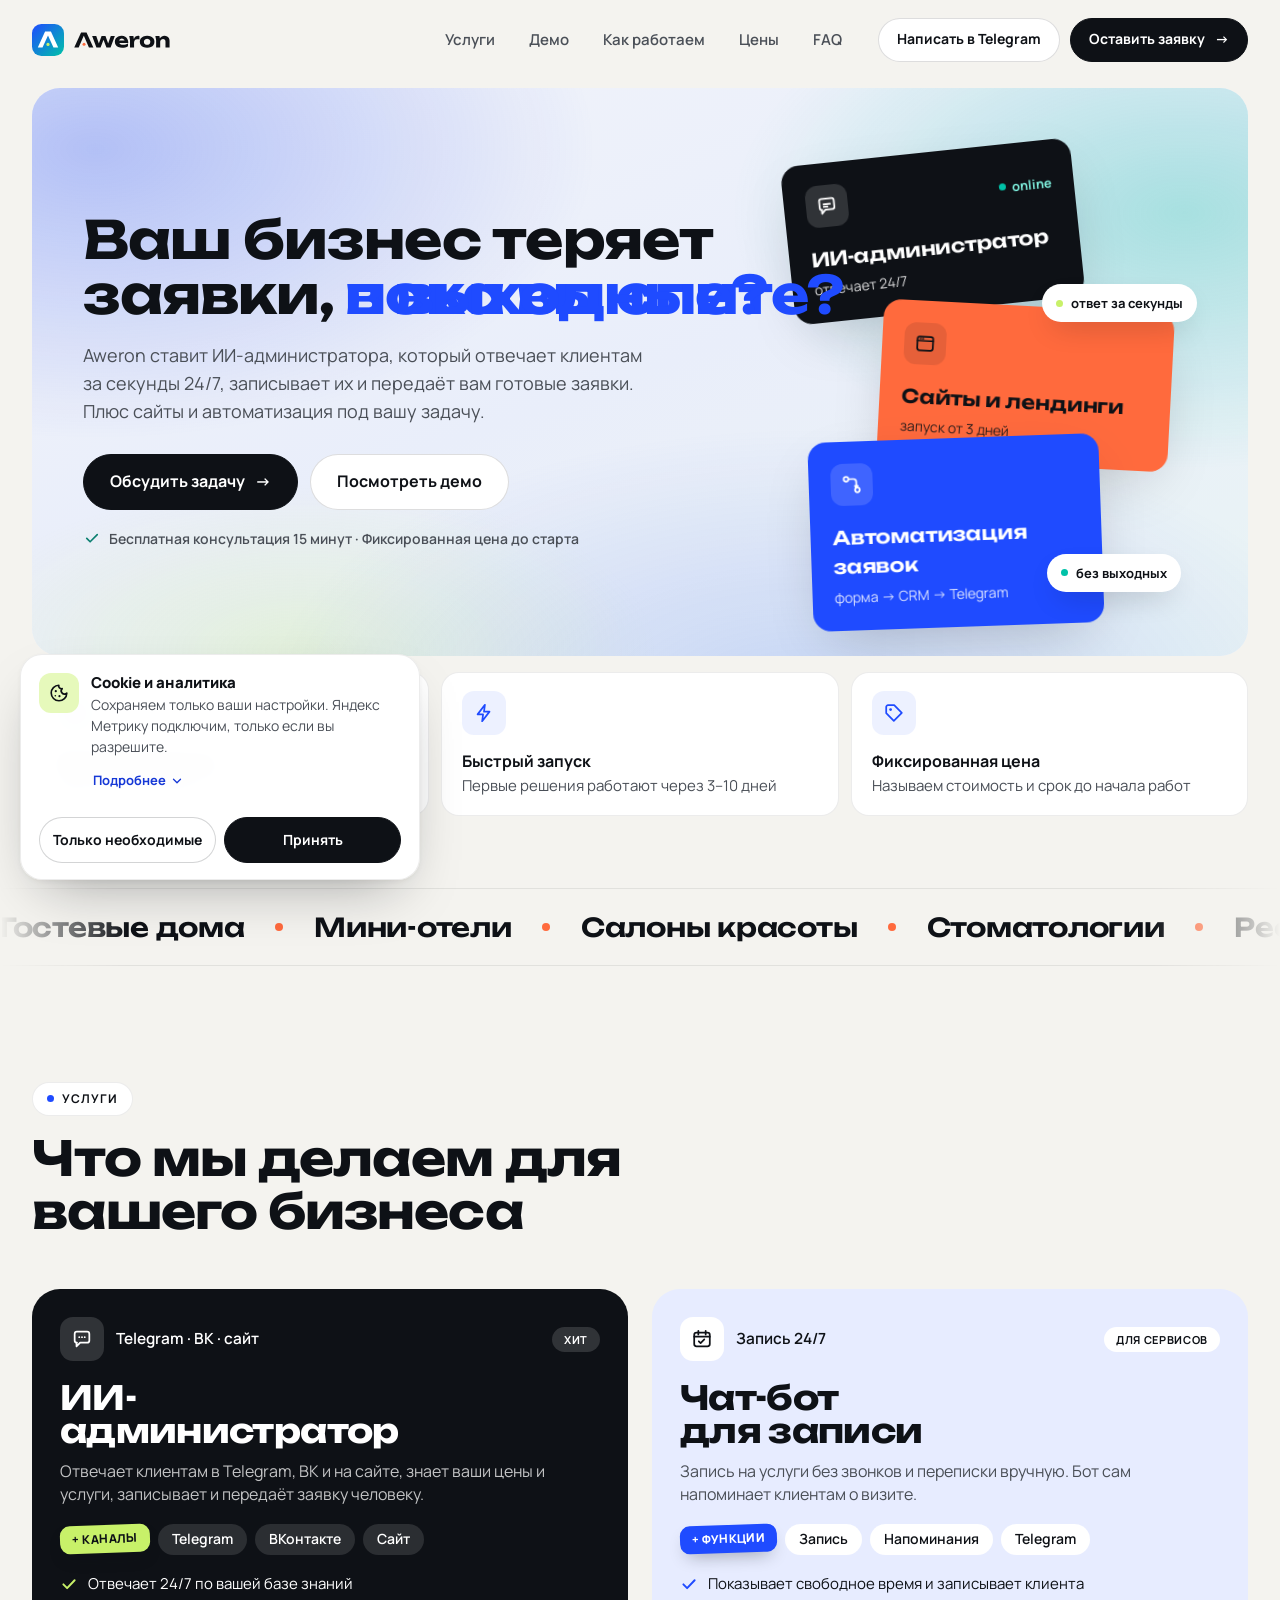
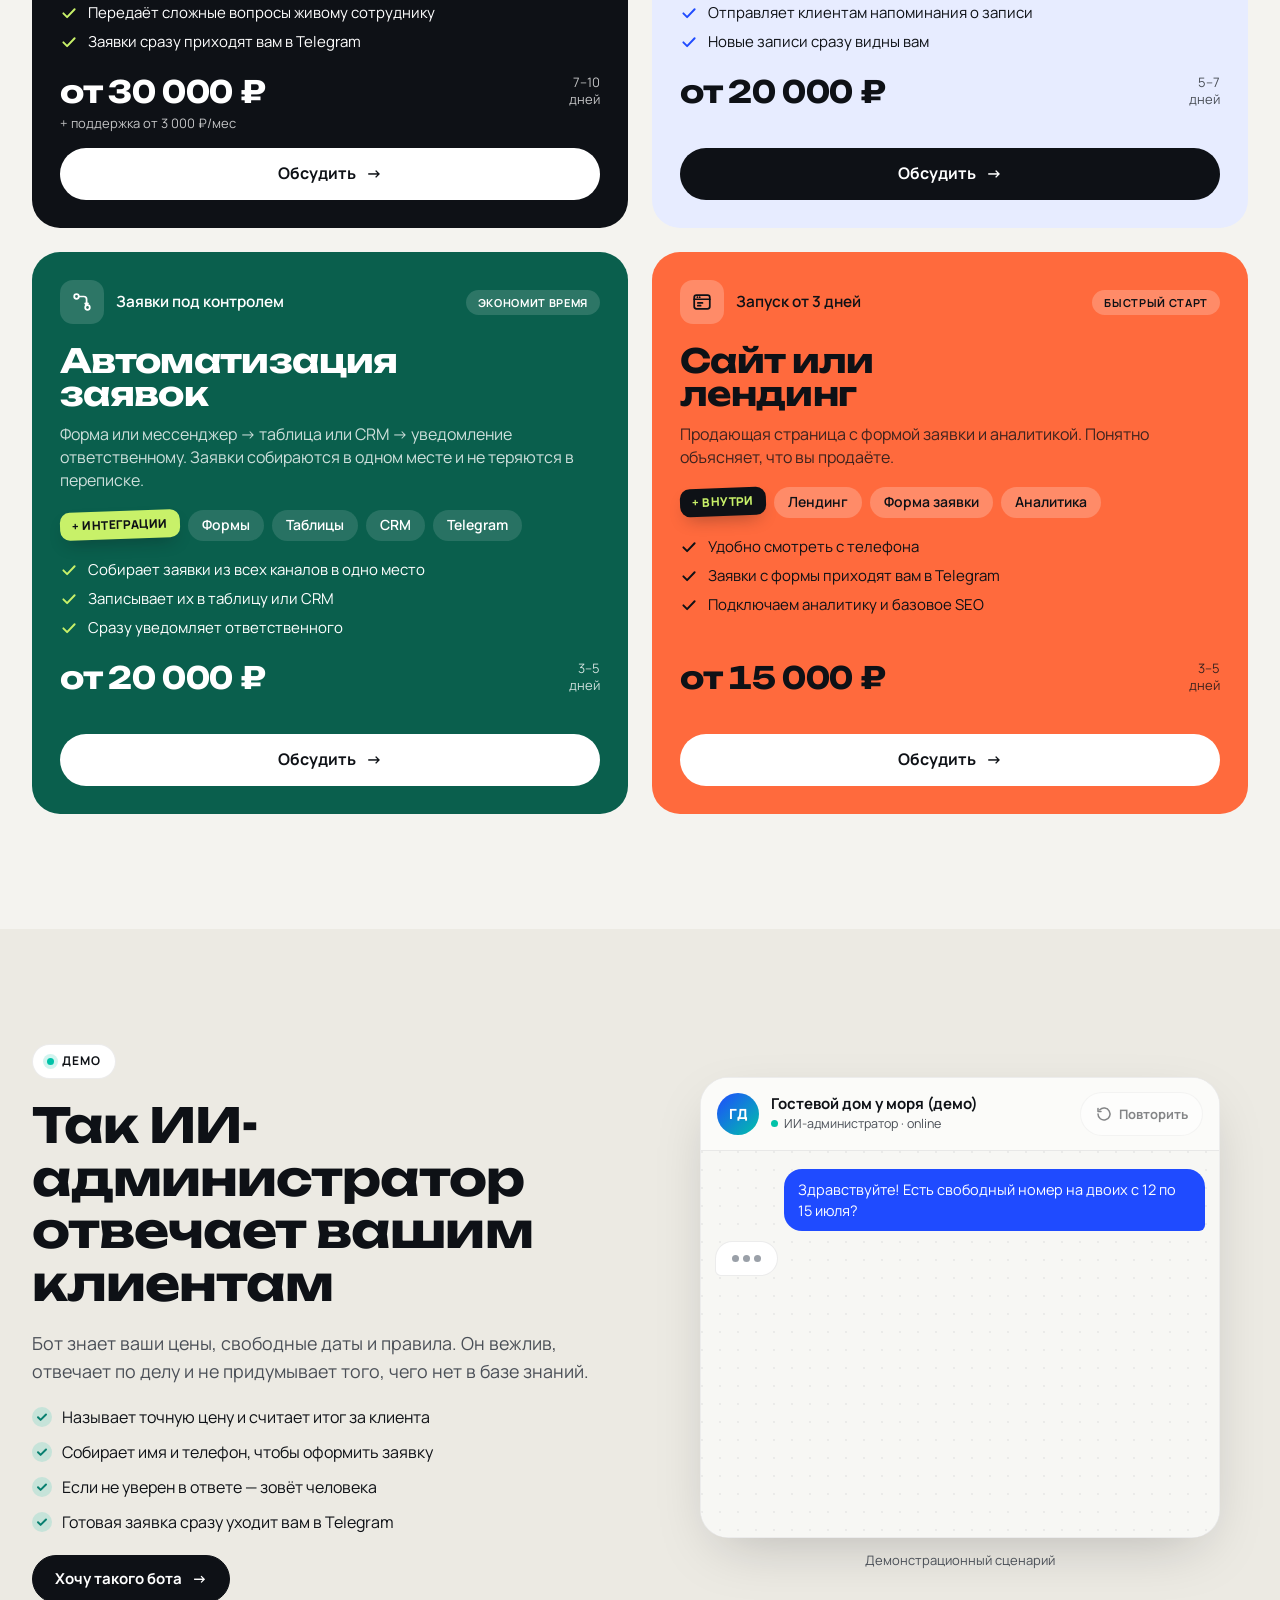
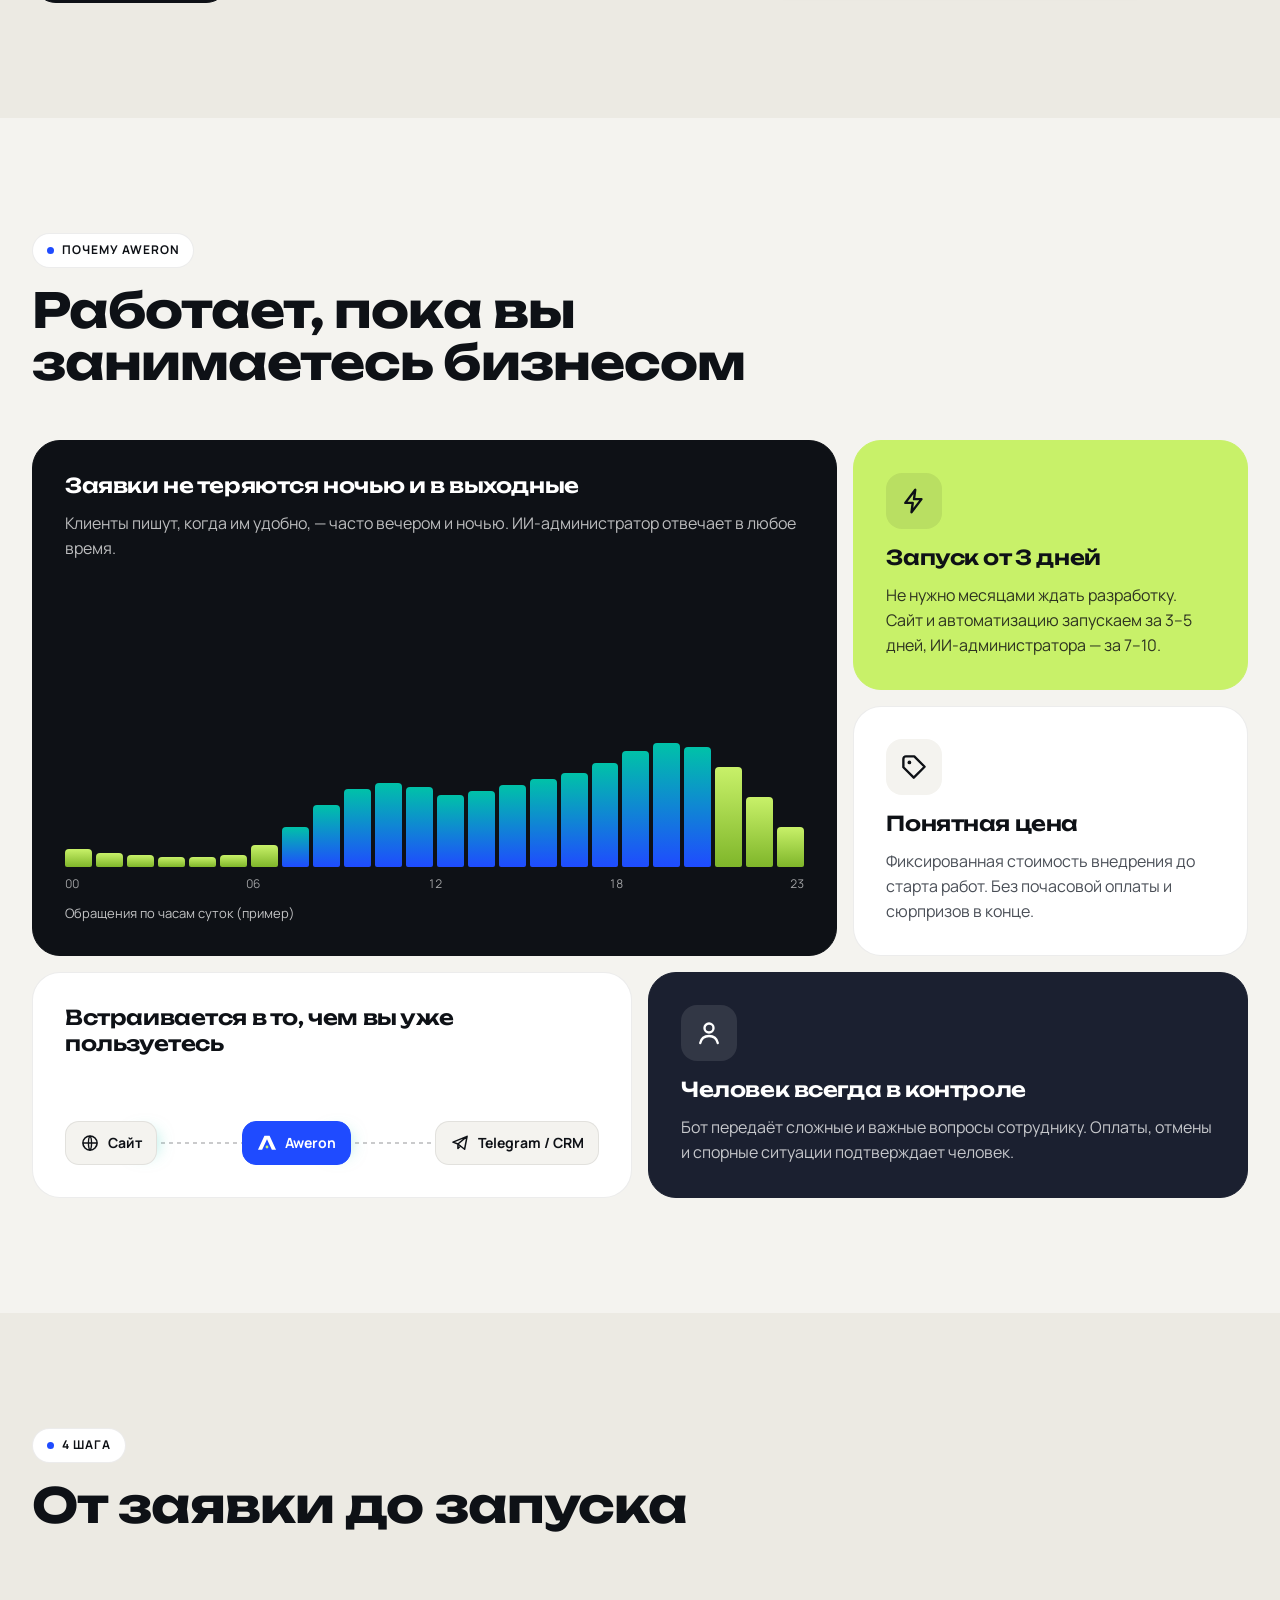
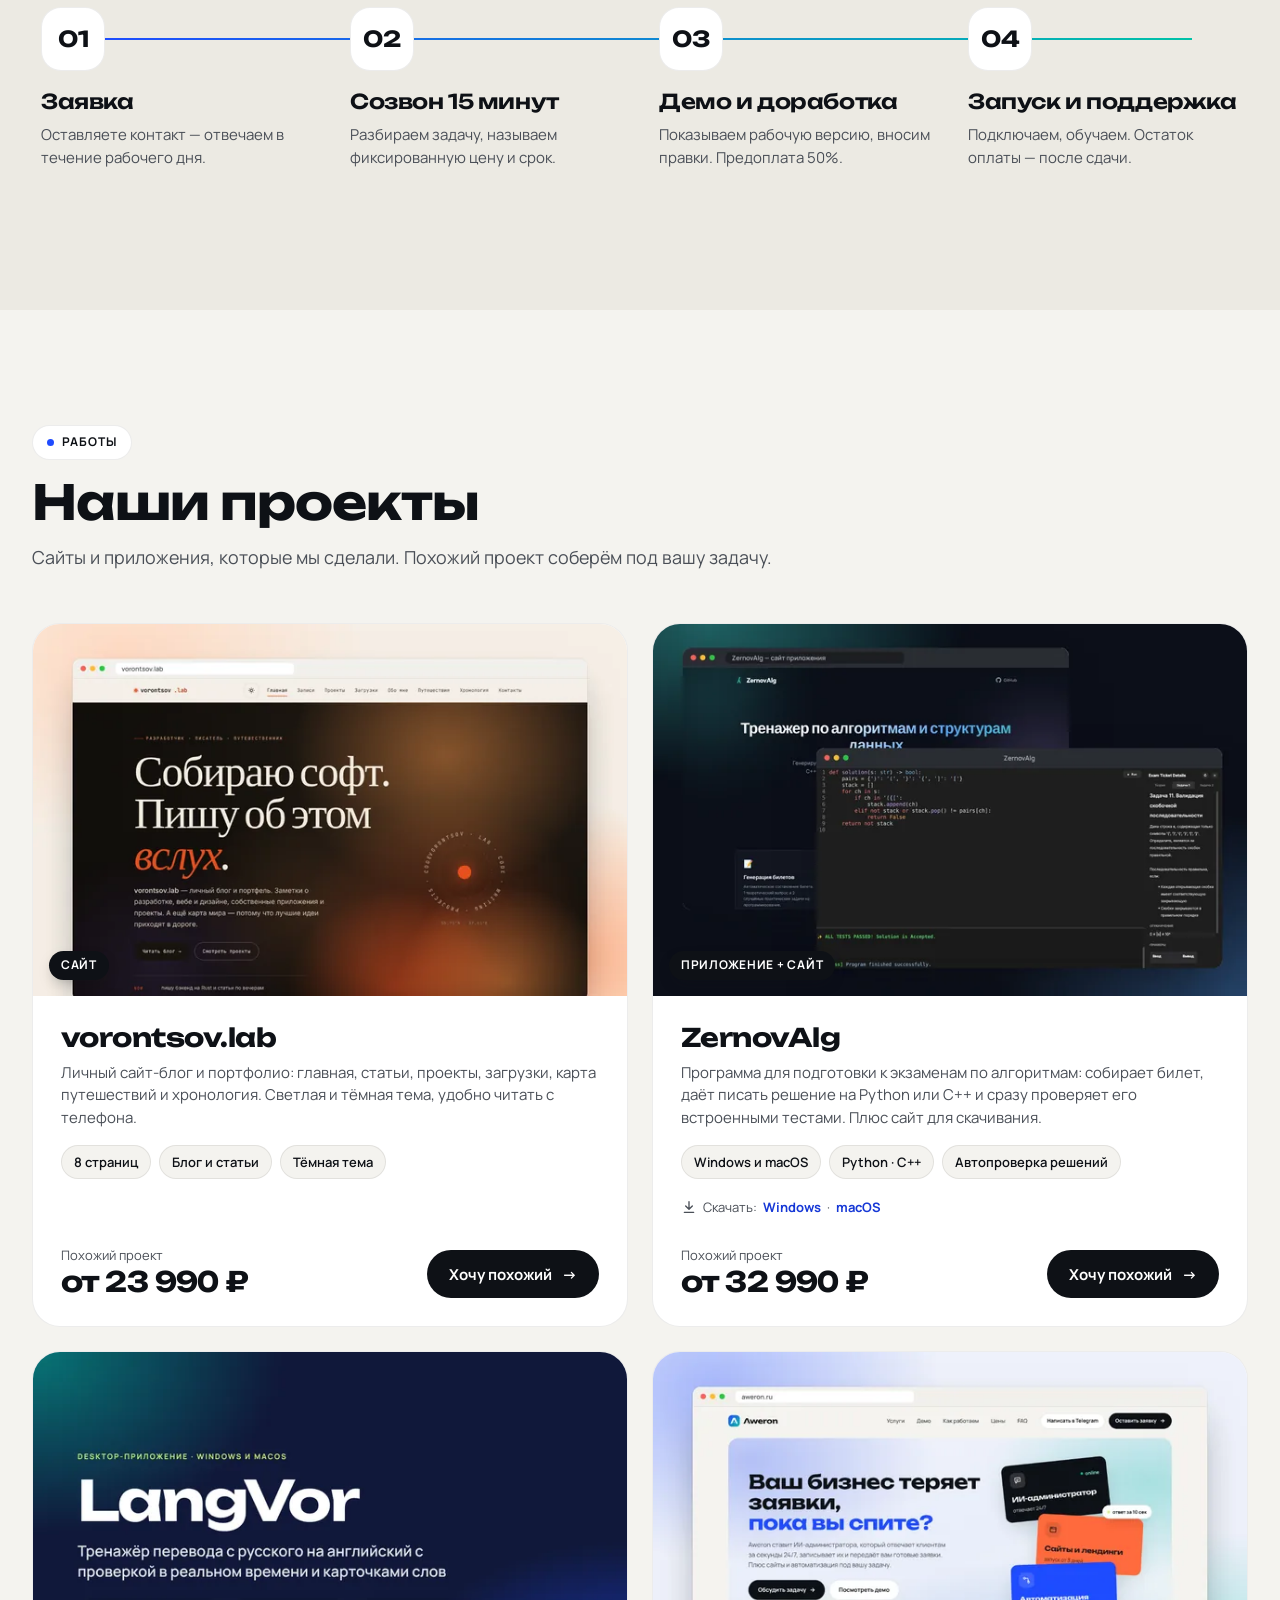
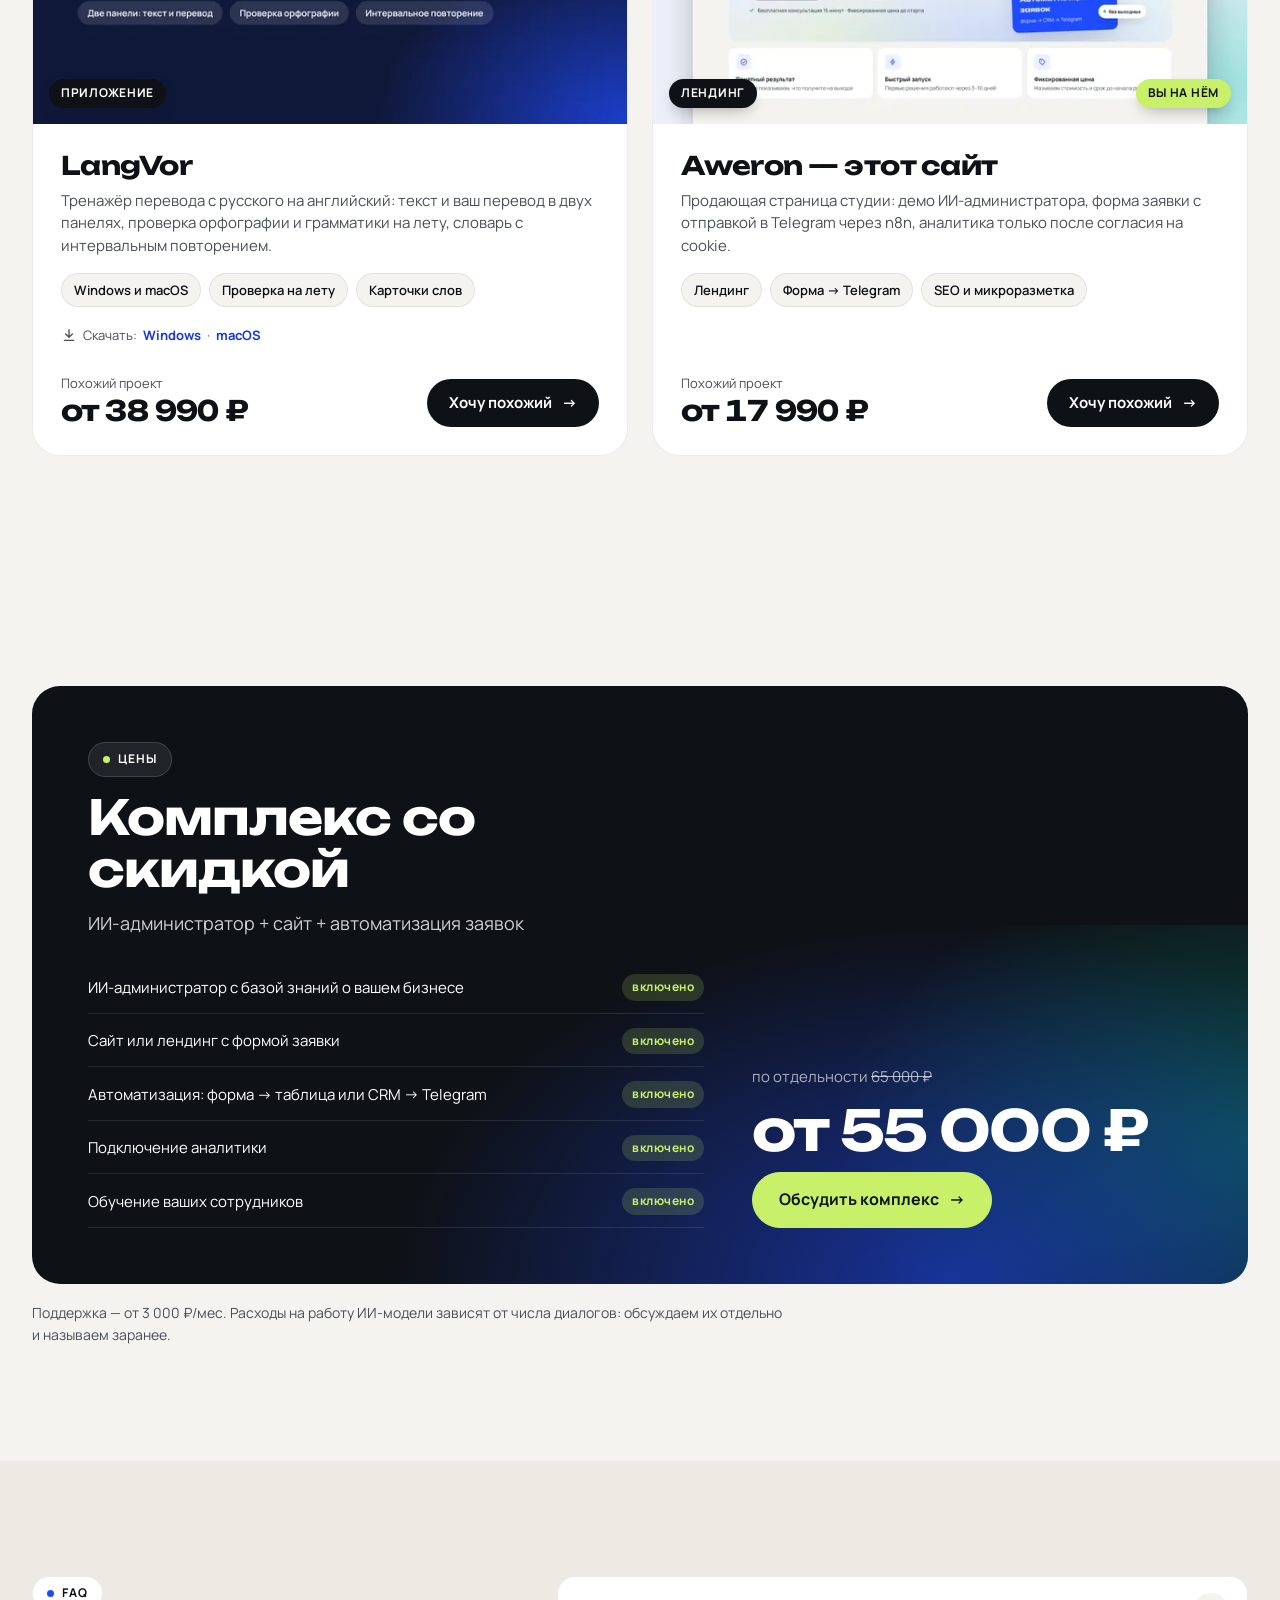
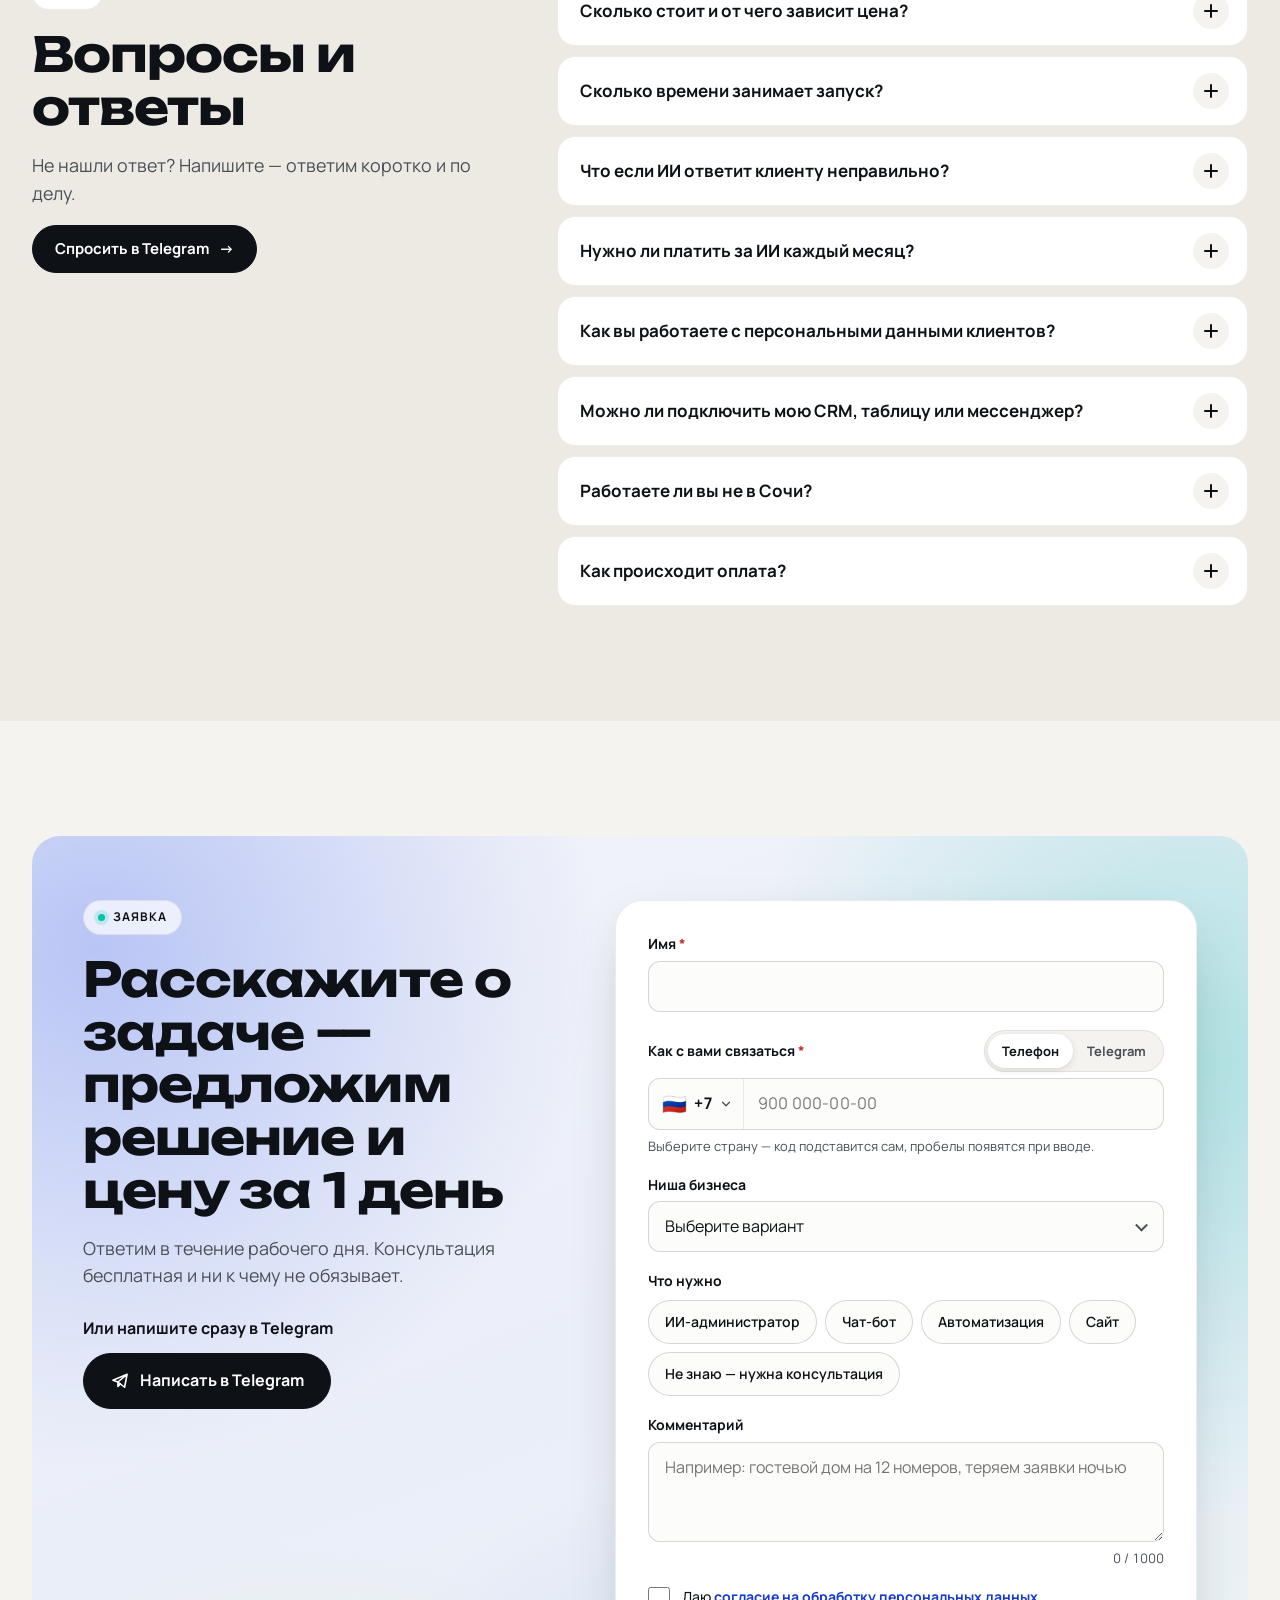
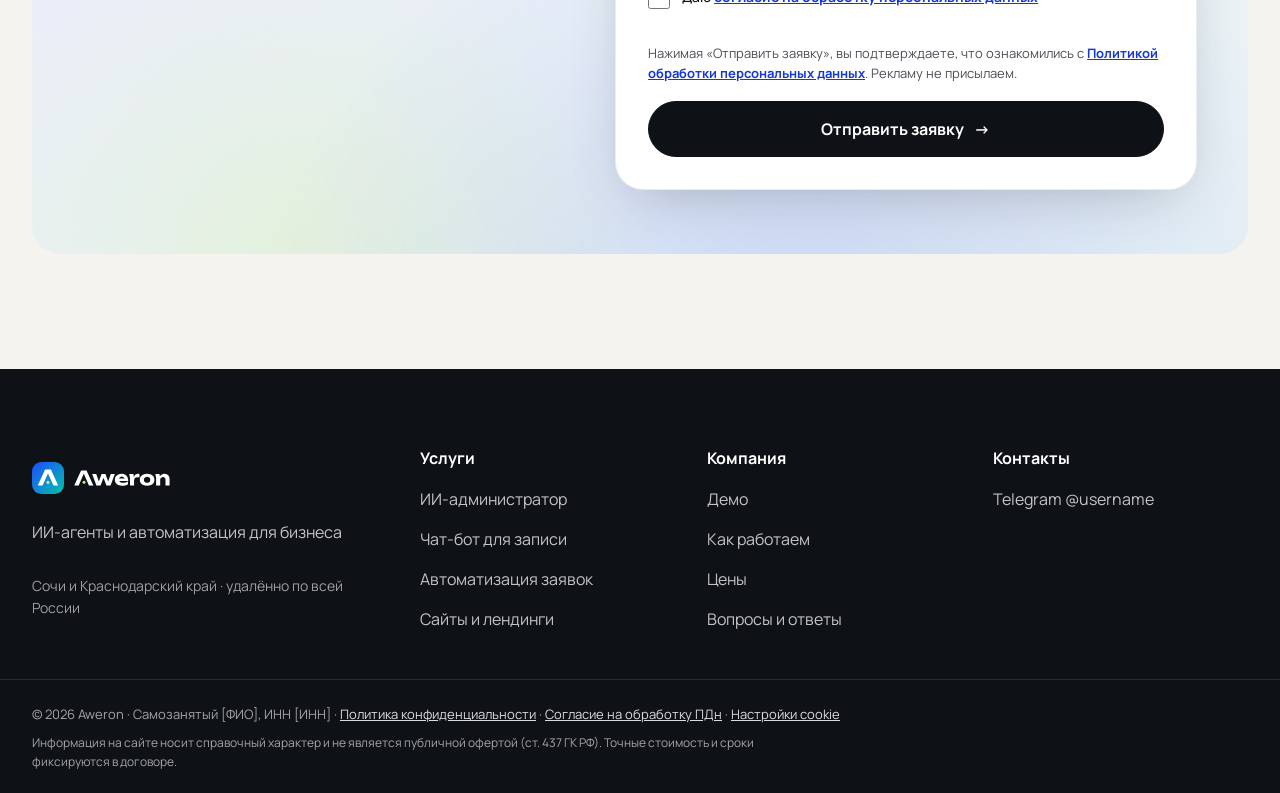
==== commit 9c27363f: "Телефон с выбором страны и аудит соответствия правилам Форма: переключатель «Телефон / Telegram»; вы" ====
--- a/index.html
+++ b/index.html
@@ -138,7 +138,7 @@
                   <p class="stack-line">форма → CRM → Telegram</p>
                 </div>
               </div>
-              <span class="float-pill float-pill--a"><span class="dot dot--lime"></span>ответ за 10 сек</span>
+              <span class="float-pill float-pill--a"><span class="dot dot--lime"></span>ответ за секунды</span>
               <span class="float-pill float-pill--b"><span class="dot dot--teal"></span>без выходных</span>
             </div>
           </div>
@@ -252,7 +252,7 @@
               <span class="svc-badge">Экономит время</span>
             </div>
             <h3 class="svc-title" id="svc-auto-title">Автоматизация<br>заявок</h3>
-            <p class="svc-desc">Форма или мессенджер → таблица или CRM → уведомление ответственному. Ни одна заявка не теряется.</p>
+            <p class="svc-desc">Форма или мессенджер → таблица или CRM → уведомление ответственному. Заявки собираются в одном месте и не теряются в переписке.</p>
             <ul class="svc-chips">
               <li class="svc-sticker">+ Интеграции</li>
               <li class="svc-chip">Формы</li>
@@ -390,7 +390,7 @@
 
           <article class="card bento-card bento-card--flow reveal-up" style="--i:3">
             <h3>Встраивается в то, чем вы уже пользуетесь</h3>
-            <div class="flow" aria-label="Схема: заявка с сайта проходит через Aweron и приходит в Telegram или CRM">
+            <div class="flow" role="group" aria-label="Схема: заявка с сайта проходит через Aweron и приходит в Telegram или CRM">
               <span class="flow-node"><svg width="20" height="20" viewBox="0 0 24 24" aria-hidden="true"><circle cx="12" cy="12" r="8.5" fill="none" stroke="currentColor" stroke-width="1.9"/><path d="M3.5 12h17M12 3.5c2.5 2.6 2.5 14.4 0 17M12 3.5c-2.5 2.6-2.5 14.4 0 17" fill="none" stroke="currentColor" stroke-width="1.6"/></svg>Сайт</span>
               <span class="flow-link" aria-hidden="true"><span class="flow-trail"></span><span class="flow-runner"><i></i></span></span>
               <span class="flow-node flow-node--brand"><svg width="20" height="20" viewBox="0 0 48 48" aria-hidden="true"><path d="M2.33 40.4L17.81 6.4H30.19L45.67 40.4H35.65L24 14.81L12.35 40.4Z" fill="currentColor"/><circle cx="24" cy="33.6" r="3.4" fill="#C8F169"/></svg>Aweron</span>
@@ -630,10 +630,40 @@
                 <p class="field-error" id="f-name-err" aria-live="polite"></p>
               </div>
 
-              <div class="field">
-                <label for="f-contact">Телефон или Telegram <span class="req" aria-hidden="true">*</span></label>
-                <input id="f-contact" name="contact" type="text" inputmode="text" autocomplete="tel" required maxlength="40" placeholder="+7 900 000-00-00 или @ник" aria-describedby="f-contact-hint f-contact-err">
-                <p class="field-hint" id="f-contact-hint">Номер в формате +7… или 8…, либо ник в Telegram через @</p>
+              <div class="field field--contact">
+                <div class="contact-head">
+                  <span class="field-label" id="f-contact-label">Как с вами связаться <span class="req" aria-hidden="true">*</span></span>
+                  <div class="seg" role="radiogroup" aria-labelledby="f-contact-label">
+                    <label class="seg-opt"><input type="radio" name="contact_type" value="phone" checked><span>Телефон</span></label>
+                    <label class="seg-opt"><input type="radio" name="contact_type" value="telegram"><span>Telegram</span></label>
+                  </div>
+                </div>
+
+                <div class="phone" data-pane="phone">
+                  <div class="phone-box">
+                    <button class="cc-btn" id="f-cc-btn" type="button" aria-haspopup="listbox" aria-expanded="false" aria-controls="f-cc-pop" aria-label="Код страны: Россия, +7">
+                      <span class="flag" aria-hidden="true">🇷🇺</span>
+                      <span class="cc-code">+7</span>
+                      <svg class="cc-chev" width="14" height="14" viewBox="0 0 24 24" aria-hidden="true"><path d="M6 9l6 6 6-6" fill="none" stroke="currentColor" stroke-width="2.2" stroke-linecap="round" stroke-linejoin="round"/></svg>
+                    </button>
+                    <input id="f-phone" name="phone" type="tel" inputmode="tel" autocomplete="tel" maxlength="24" placeholder="900 000-00-00" aria-label="Номер телефона" aria-describedby="f-contact-hint f-contact-err">
+                  </div>
+                  <div class="cc-pop" id="f-cc-pop" hidden>
+                    <div class="cc-search">
+                      <svg width="18" height="18" viewBox="0 0 24 24" aria-hidden="true"><circle cx="11" cy="11" r="6.5" fill="none" stroke="currentColor" stroke-width="2"/><path d="M16 16l4 4" stroke="currentColor" stroke-width="2" stroke-linecap="round"/></svg>
+                      <input id="f-cc-search" type="text" role="combobox" aria-expanded="true" aria-controls="f-cc-list" aria-autocomplete="list" autocomplete="off" spellcheck="false" aria-label="Поиск страны или кода" placeholder="Страна или код">
+                    </div>
+                    <div class="cc-list" id="f-cc-list" role="listbox" aria-label="Страны"></div>
+                    <p class="cc-empty" hidden>Ничего не нашли — выберите «Другая страна» и введите номер с кодом.</p>
+                  </div>
+                </div>
+
+                <div class="tg-box" data-pane="telegram" hidden>
+                  <span class="tg-at" aria-hidden="true">@</span>
+                  <input id="f-tg" name="telegram" type="text" autocomplete="off" autocapitalize="off" spellcheck="false" maxlength="60" placeholder="ваш_ник" aria-label="Ник в Telegram" aria-describedby="f-contact-hint f-contact-err">
+                </div>
+
+                <p class="field-hint" id="f-contact-hint">Выберите страну — код подставится сам, пробелы появятся при вводе.</p>
                 <p class="field-error" id="f-contact-err" aria-live="polite"></p>
               </div>
 
@@ -679,10 +709,12 @@
               <div class="field field--consent">
                 <label class="consent">
                   <input id="f-consent" name="consent" type="checkbox" required aria-describedby="f-consent-err">
-                  <span>Согласен на <a href="privacy.html" target="_blank" rel="noopener">обработку персональных данных</a></span>
+                  <span>Даю <a href="consent.html" target="_blank" rel="noopener">согласие на обработку персональных данных</a></span>
                 </label>
                 <p class="field-error" id="f-consent-err" aria-live="polite"></p>
               </div>
+
+              <p class="form-legal">Нажимая «Отправить заявку», вы подтверждаете, что ознакомились с <a href="privacy.html" target="_blank" rel="noopener">Политикой обработки персональных данных</a>. Рекламу не присылаем.</p>
 
               <button class="btn btn--dark btn--lg btn--submit" type="submit">
                 <span class="btn-label">Отправить заявку</span>
@@ -741,7 +773,8 @@
       </div>
     </div>
     <div class="container footer-bottom">
-      <p>© <span data-year>2026</span> Aweron · Самозанятый <span data-legal="name">[ФИО]</span>, ИНН <span data-legal="inn">[ИНН]</span> · <a href="privacy.html">Политика конфиденциальности</a> · <button class="cookie-settings" type="button" data-cookie-settings>Настройки cookie</button></p>
+      <p>© <span data-year>2026</span> Aweron · Самозанятый <span data-legal="name">[ФИО]</span>, ИНН <span data-legal="inn">[ИНН]</span> · <a href="privacy.html">Политика конфиденциальности</a> · <a href="consent.html">Согласие на обработку ПДн</a> · <button class="cookie-settings" type="button" data-cookie-settings>Настройки cookie</button></p>
+      <p class="footer-note">Информация на сайте носит справочный характер и не является публичной офертой (ст. 437 ГК РФ). Точные стоимость и сроки фиксируются в договоре.</p>
     </div>
   </footer>
 
--- a/assets/css/style.css
+++ b/assets/css/style.css
@@ -910,6 +910,7 @@
 
 /* ссылка «Настройки cookie» в футере */
 .cookie-settings {
+  display: inline-flex; align-items: center; min-height: 24px; vertical-align: baseline;
   background: none; border: 0; padding: 0; cursor: pointer;
   font: inherit; color: rgba(255,255,255,.85); text-decoration: underline;
 }
@@ -1219,3 +1220,119 @@
   .work-card:hover .work-media img { transform: scale(1.03); }
   .work-btn:hover .work-arrow { transform: translateX(4px); }
 }
+
+/* === Contact field: телефон с выбором страны / Telegram === */
+/* Шрифт флагов: подключается только там, где эмодзи флагов не рисуются (Chromium на Windows).
+   Флаги — Twemoji, CC BY 4.0, см. assets/fonts/LICENSE-TwemojiCountryFlags.md */
+@font-face {
+  font-family: "Twemoji Country Flags";
+  src: url("../fonts/TwemojiCountryFlags.woff2") format("woff2");
+  unicode-range: U+1F1E6-1F1FF, U+1F3F4, U+E0062-E0063, U+E0065, U+E0067, U+E006C, U+E006E, U+E0073-E0074, U+E0077, U+E007F;
+  font-display: swap;
+}
+.flag {
+  display: inline-block; flex: none; width: 1.35em; text-align: center;
+  font-family: "Apple Color Emoji", "Segoe UI Emoji", "Noto Color Emoji", sans-serif;
+  font-size: 20px; line-height: 1; font-style: normal;
+}
+.flag-polyfill .flag { font-family: "Twemoji Country Flags", "Apple Color Emoji", "Segoe UI Emoji", "Noto Color Emoji", sans-serif; }
+
+.field--contact { position: relative; }
+.contact-head { display: flex; align-items: center; justify-content: space-between; gap: 10px; flex-wrap: wrap; }
+.field-label { font-weight: 700; font-size: 14px; }
+
+/* переключатель Телефон / Telegram */
+.seg { display: inline-flex; padding: 3px; border-radius: 999px; background: var(--bg); border: 1px solid var(--line); }
+.seg-opt { position: relative; cursor: pointer; }
+.seg-opt input { position: absolute; opacity: 0; width: 1px; height: 1px; }
+.seg-opt span {
+  display: inline-flex; align-items: center; min-height: 34px; padding: 0 14px; border-radius: 999px;
+  font-size: 13px; font-weight: 700; color: var(--ink-2);
+  transition: background-color .2s var(--ease), color .2s var(--ease), box-shadow .2s var(--ease);
+}
+.seg-opt input:checked + span { background: var(--surface); color: var(--ink); box-shadow: 0 2px 8px -2px rgba(14,17,22,.2); }
+.seg-opt input:focus-visible + span { outline: 3px solid var(--brand); outline-offset: 1px; }
+
+/* поле телефона: [флаг +код ▾][номер] */
+.phone { position: relative; }
+.phone-box, .tg-box {
+  display: flex; align-items: stretch; min-height: 52px;
+  border: 1.5px solid rgba(14,17,22,.16); border-radius: var(--radius-sm);
+  background: #FCFCFA;
+  transition: border-color .2s var(--ease), box-shadow .2s var(--ease);
+}
+.phone-box:focus-within, .tg-box:focus-within { border-color: var(--brand); box-shadow: 0 0 0 4px rgba(31,75,255,.15); }
+.phone-box.is-invalid, .tg-box.is-invalid { border-color: var(--error); }
+.cc-btn {
+  flex: none; display: inline-flex; align-items: center; gap: 6px;
+  padding: 0 10px 0 12px; margin: 0; border: 0; border-right: 1px solid var(--line);
+  border-radius: calc(var(--radius-sm) - 2px) 0 0 calc(var(--radius-sm) - 2px);
+  background: transparent; cursor: pointer;
+  font-size: 16px; font-weight: 700; font-variant-numeric: tabular-nums; color: var(--ink);
+  transition: background-color .2s var(--ease);
+}
+.cc-btn:hover { background: rgba(14,17,22,.04); }
+.cc-btn:focus-visible { outline: 3px solid var(--brand); outline-offset: -3px; border-radius: 10px; }
+.cc-chev { color: var(--ink-2); transition: transform .25s var(--ease); }
+.cc-btn[aria-expanded="true"] .cc-chev { transform: rotate(180deg); }
+.phone-box input, .tg-box input {
+  flex: 1; min-width: 0; width: 100%;
+  padding: 12px 14px; border: 0; background: transparent; outline: none;
+  font-size: 16px; font-variant-numeric: tabular-nums; letter-spacing: .01em; color: var(--ink);
+}
+.field .tg-box input[type="text"] { border: 0; background: transparent; min-height: 0; padding: 12px 14px 12px 2px; box-shadow: none; }
+.field .tg-box input:focus-visible { box-shadow: none; }
+.tg-at { display: flex; align-items: center; padding-left: 14px; font-size: 16px; font-weight: 700; color: var(--ink-2); }
+
+/* выпадающий список стран */
+.cc-pop {
+  position: absolute; z-index: 30; left: 0; right: 0; top: calc(100% + 6px);
+  background: var(--surface); border: 1px solid var(--line); border-radius: 16px;
+  box-shadow: 0 24px 48px -20px rgba(14,17,22,.35);
+  overflow: hidden;
+  animation: cc-in .2s var(--ease);
+}
+@keyframes cc-in { from { opacity: 0; transform: translateY(-6px); } }
+.cc-search { display: flex; align-items: center; gap: 10px; padding: 4px 14px; border-bottom: 1px solid var(--line); color: var(--ink-2); }
+.field .cc-search input[type="text"] {
+  flex: 1; min-height: 44px; padding: 10px 0; border: 0; background: transparent; box-shadow: none; outline: none;
+  font-size: 16px; color: var(--ink);
+}
+.cc-list { max-height: 300px; overflow-y: auto; padding: 6px; overscroll-behavior: contain; }
+.cc-group {
+  padding: 10px 12px 4px; font-size: 11px; font-weight: 800; letter-spacing: .08em; text-transform: uppercase; color: var(--ink-2);
+}
+.cc-opt {
+  display: grid; grid-template-columns: auto 1fr auto; align-items: center; gap: 12px;
+  min-height: 44px; padding: 8px 12px; border-radius: 10px; cursor: pointer;
+}
+.cc-name { font-size: 15px; font-weight: 600; color: var(--ink); }
+.cc-dial { font-size: 14px; font-weight: 700; color: var(--ink-2); font-variant-numeric: tabular-nums; }
+.cc-opt.is-active { background: var(--tint); }
+.cc-opt[aria-selected="true"] { background: rgba(31,75,255,.08); }
+.cc-opt[aria-selected="true"] .cc-name, .cc-opt[aria-selected="true"] .cc-dial { color: var(--brand-dark); }
+.cc-opt[aria-selected="true"].is-active { background: rgba(31,75,255,.14); }
+.cc-empty { padding: 14px 16px; font-size: 14px; color: var(--ink-2); }
+@media (max-width: 480px) { .cc-list { max-height: 260px; } }
+
+/* === Legal pages (privacy.html, consent.html) === */
+.legal { padding-block: 32px 80px; }
+.legal-card { max-width: 860px; margin-inline: auto; background: var(--surface); border: 1px solid var(--line); border-radius: var(--radius-lg); padding: clamp(22px, 5vw, 56px); }
+.legal h1 { font-size: clamp(26px, 4vw, 40px); line-height: 1.1; margin-bottom: 12px; }
+.legal h2 { font-size: clamp(18px, 2.2vw, 22px); margin: 32px 0 10px; }
+.legal p, .legal li { color: var(--ink-2); }
+.legal p + p { margin-top: 10px; }
+.legal ul { list-style: disc; padding-left: 22px; display: grid; gap: 6px; }
+.legal a { color: var(--brand-dark); font-weight: 700; }
+.legal .meta { font-size: 14px; }
+.back { display: inline-flex; align-items: center; gap: 8px; min-height: 44px; margin-bottom: 16px; font-weight: 700; text-decoration: none; }
+.back:hover span { transform: translateX(-3px); }
+.back span { display: inline-block; transition: transform .2s var(--ease); }
+.simple-header { height: var(--header-h); display: flex; align-items: center; }
+.legal ol { list-style: decimal; padding-left: 22px; display: grid; gap: 6px; }
+.legal .note { margin-top: 24px; padding: 14px 16px; border-radius: 14px; background: var(--bg); font-size: 14px; }
+
+/* === Legal notes: форма и футер === */
+.form-legal { font-size: 13px; line-height: 1.5; color: var(--ink-2); margin-top: -4px; }
+.form-legal a { color: var(--brand-dark); font-weight: 700; }
+.footer-note { margin-top: 8px; font-size: 12px; color: rgba(255,255,255,.62); max-width: 760px; }
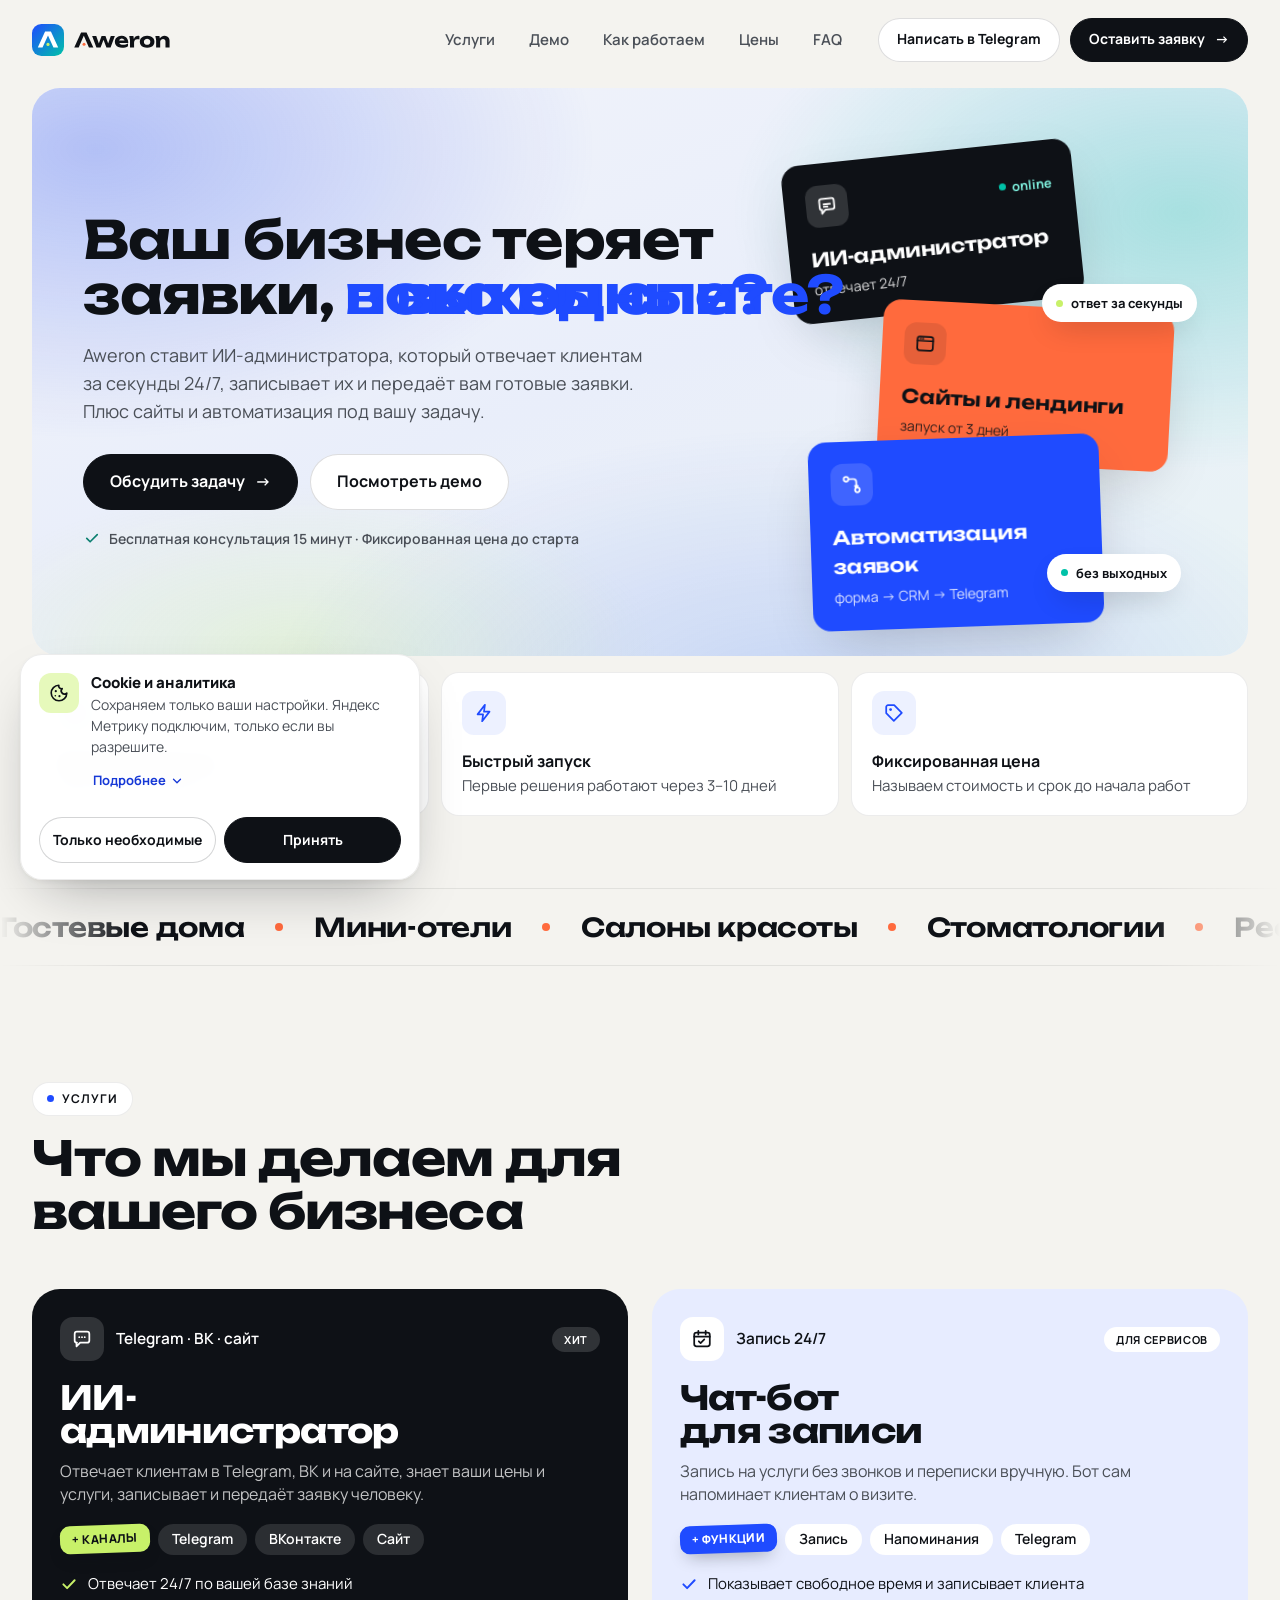
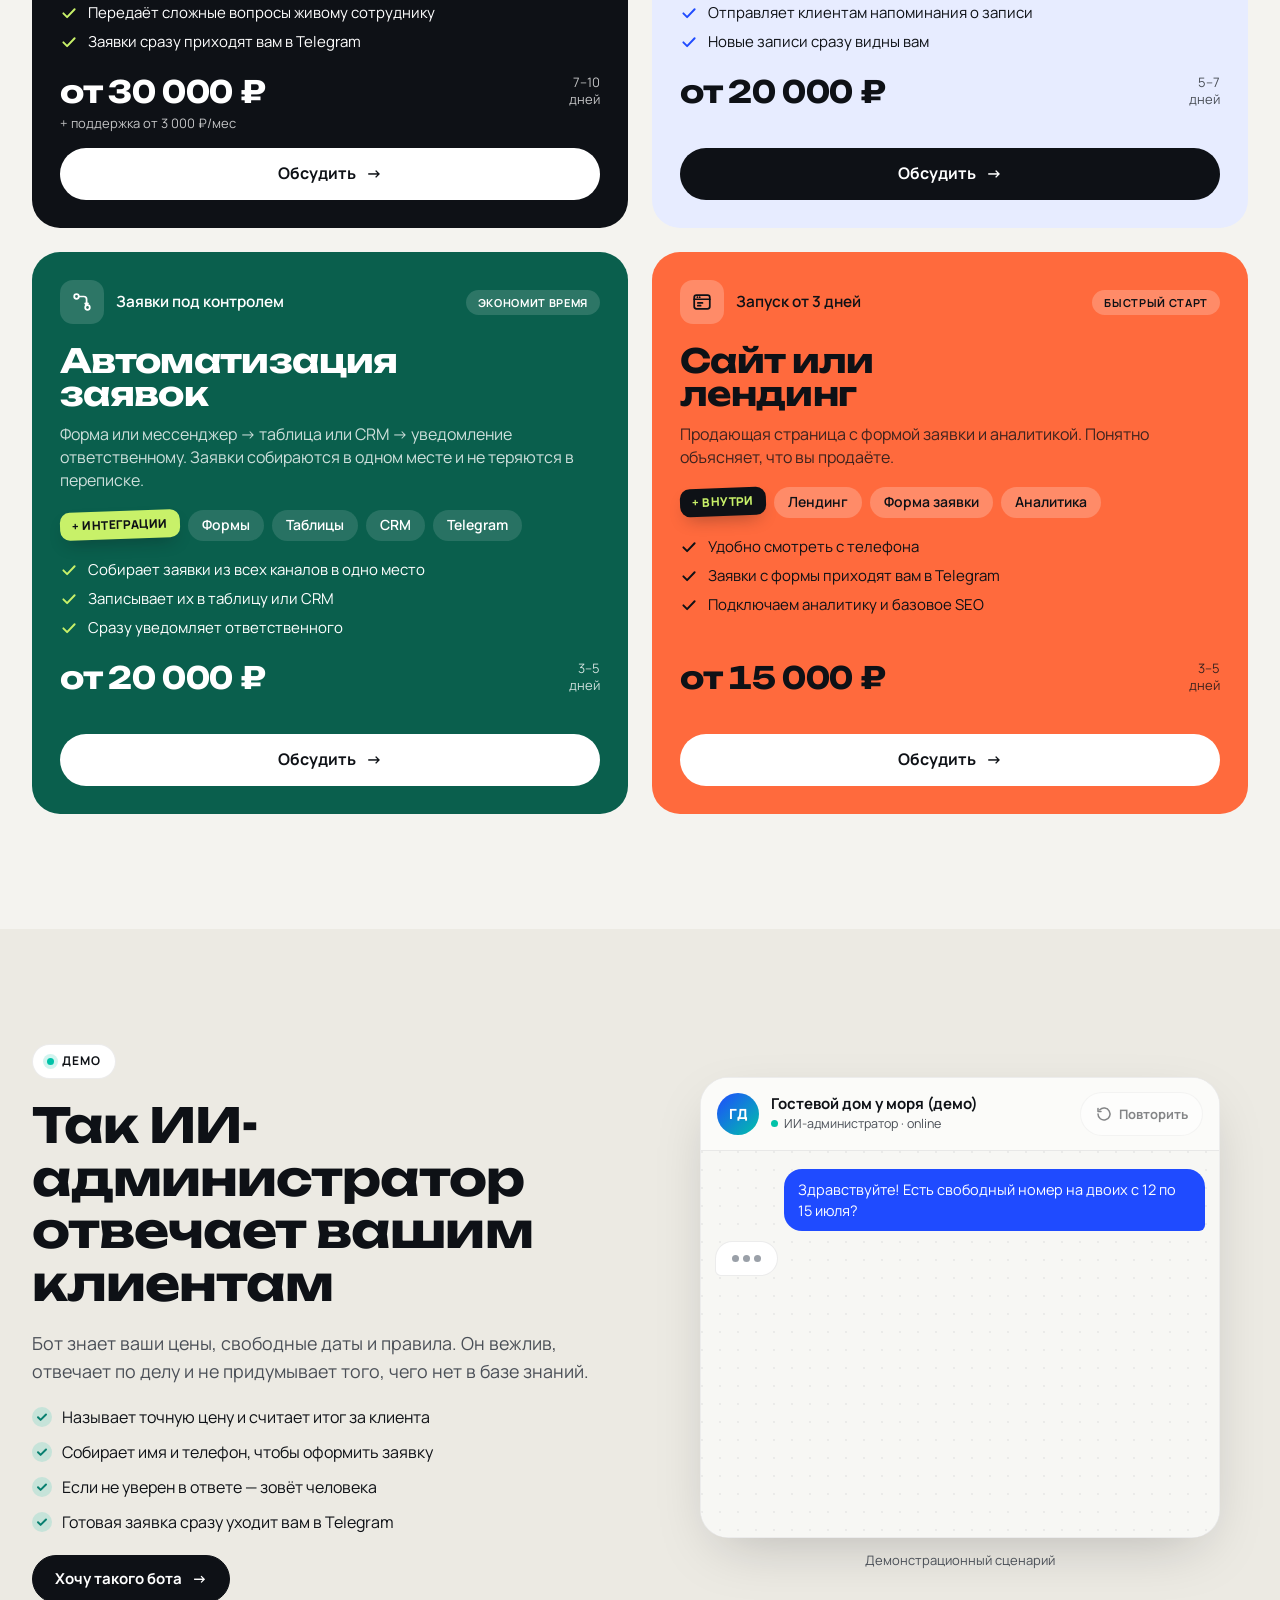
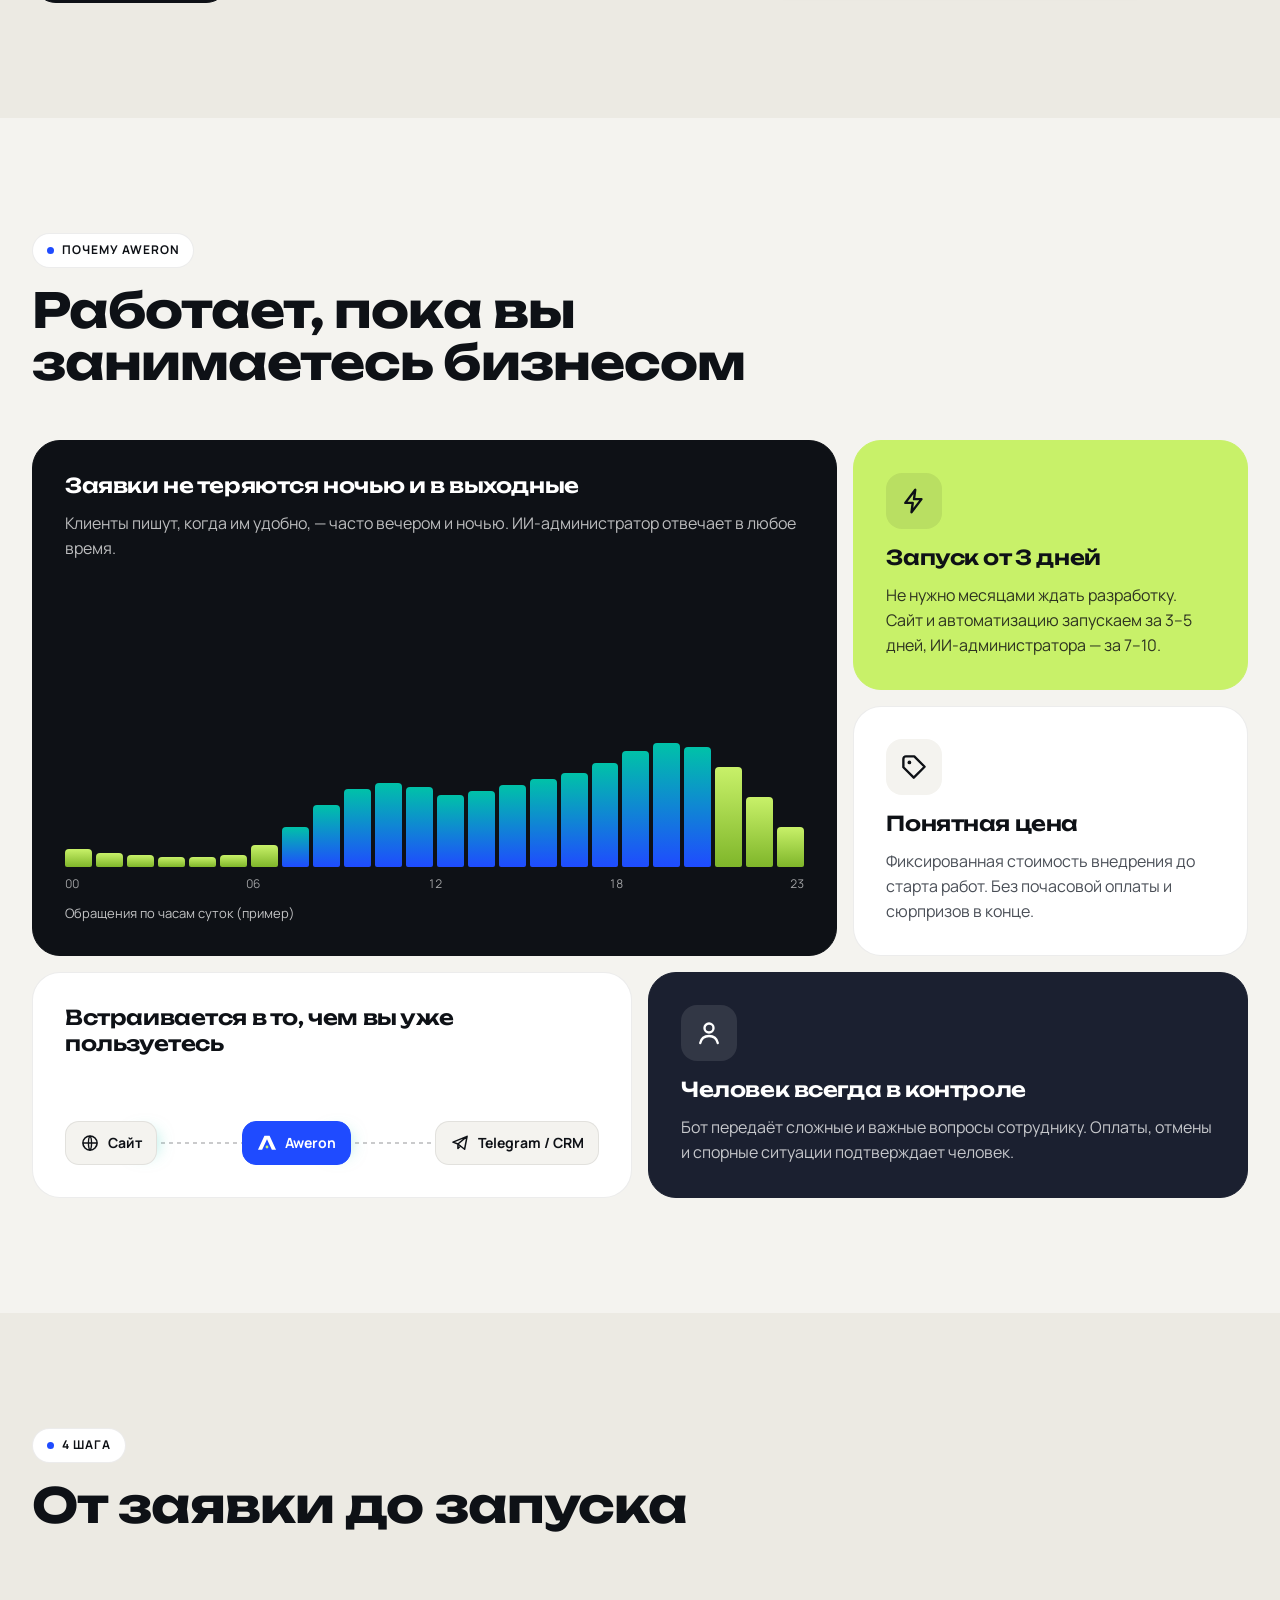
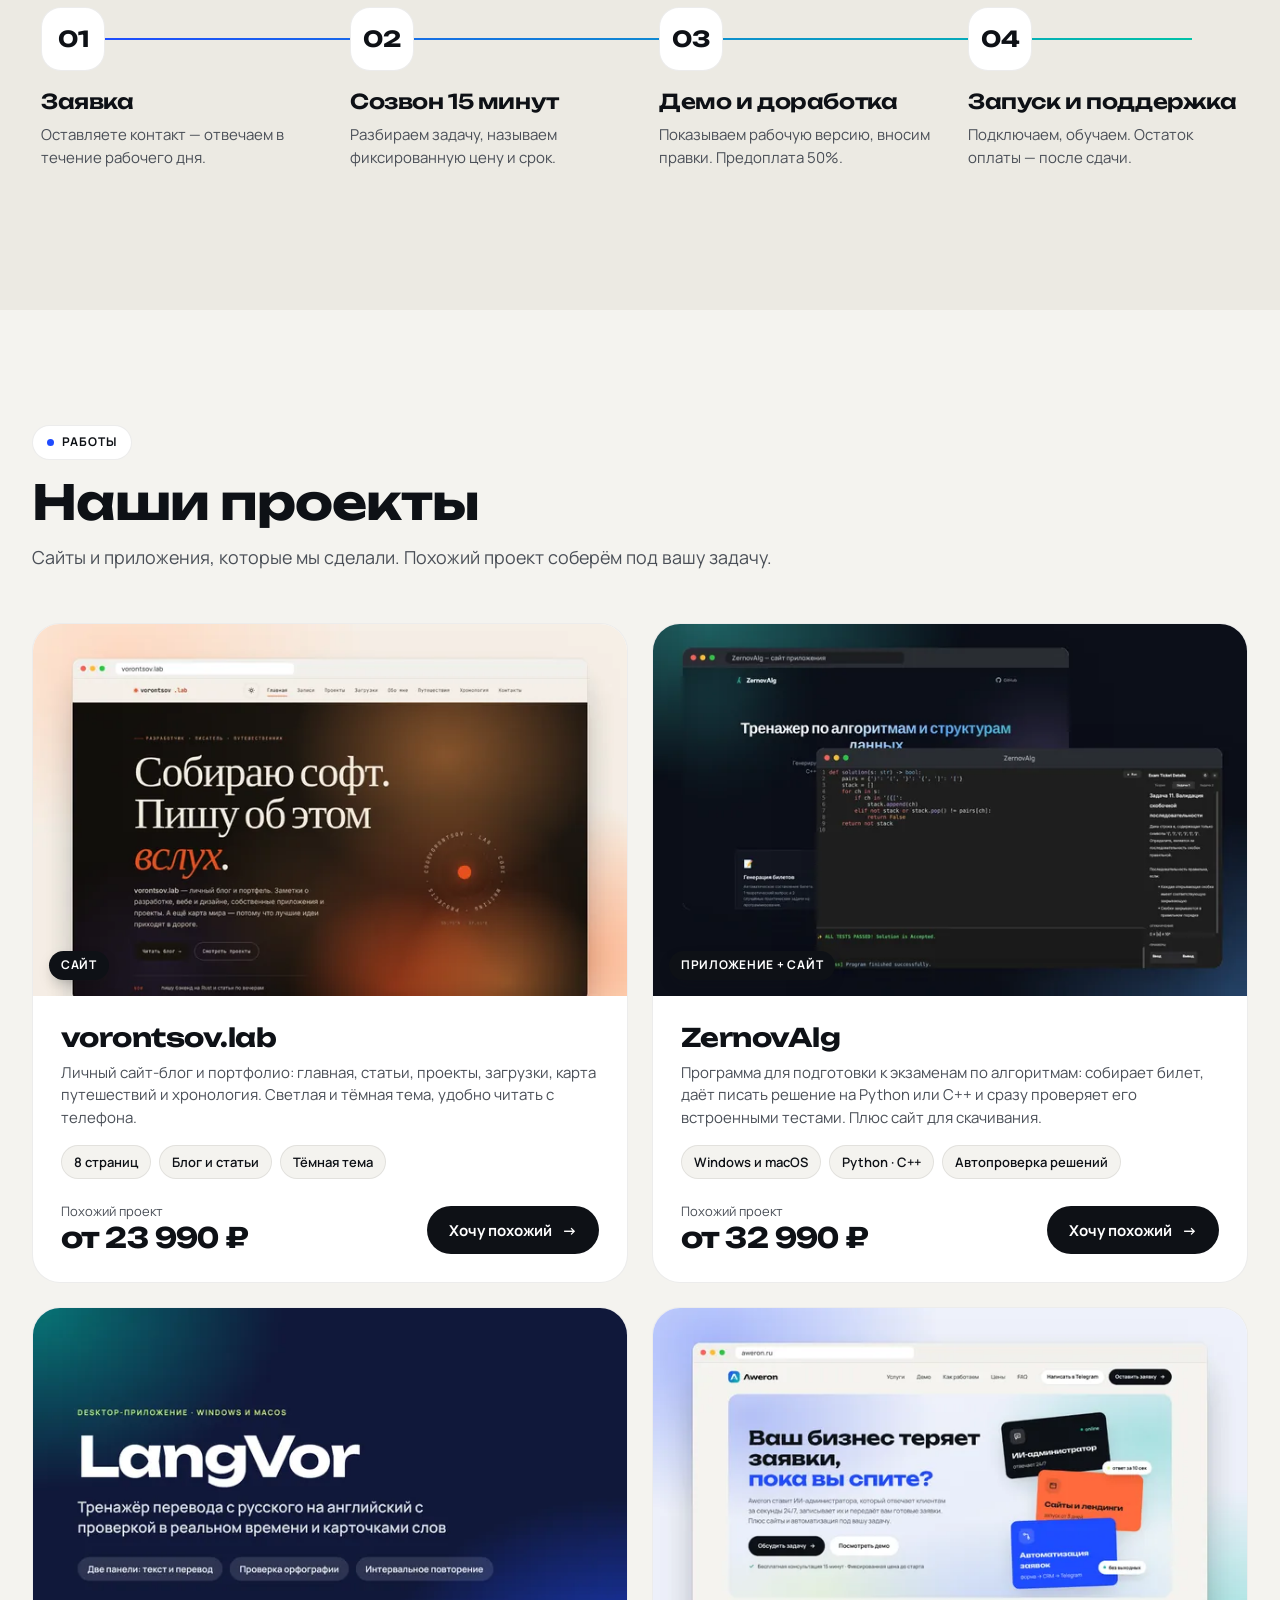
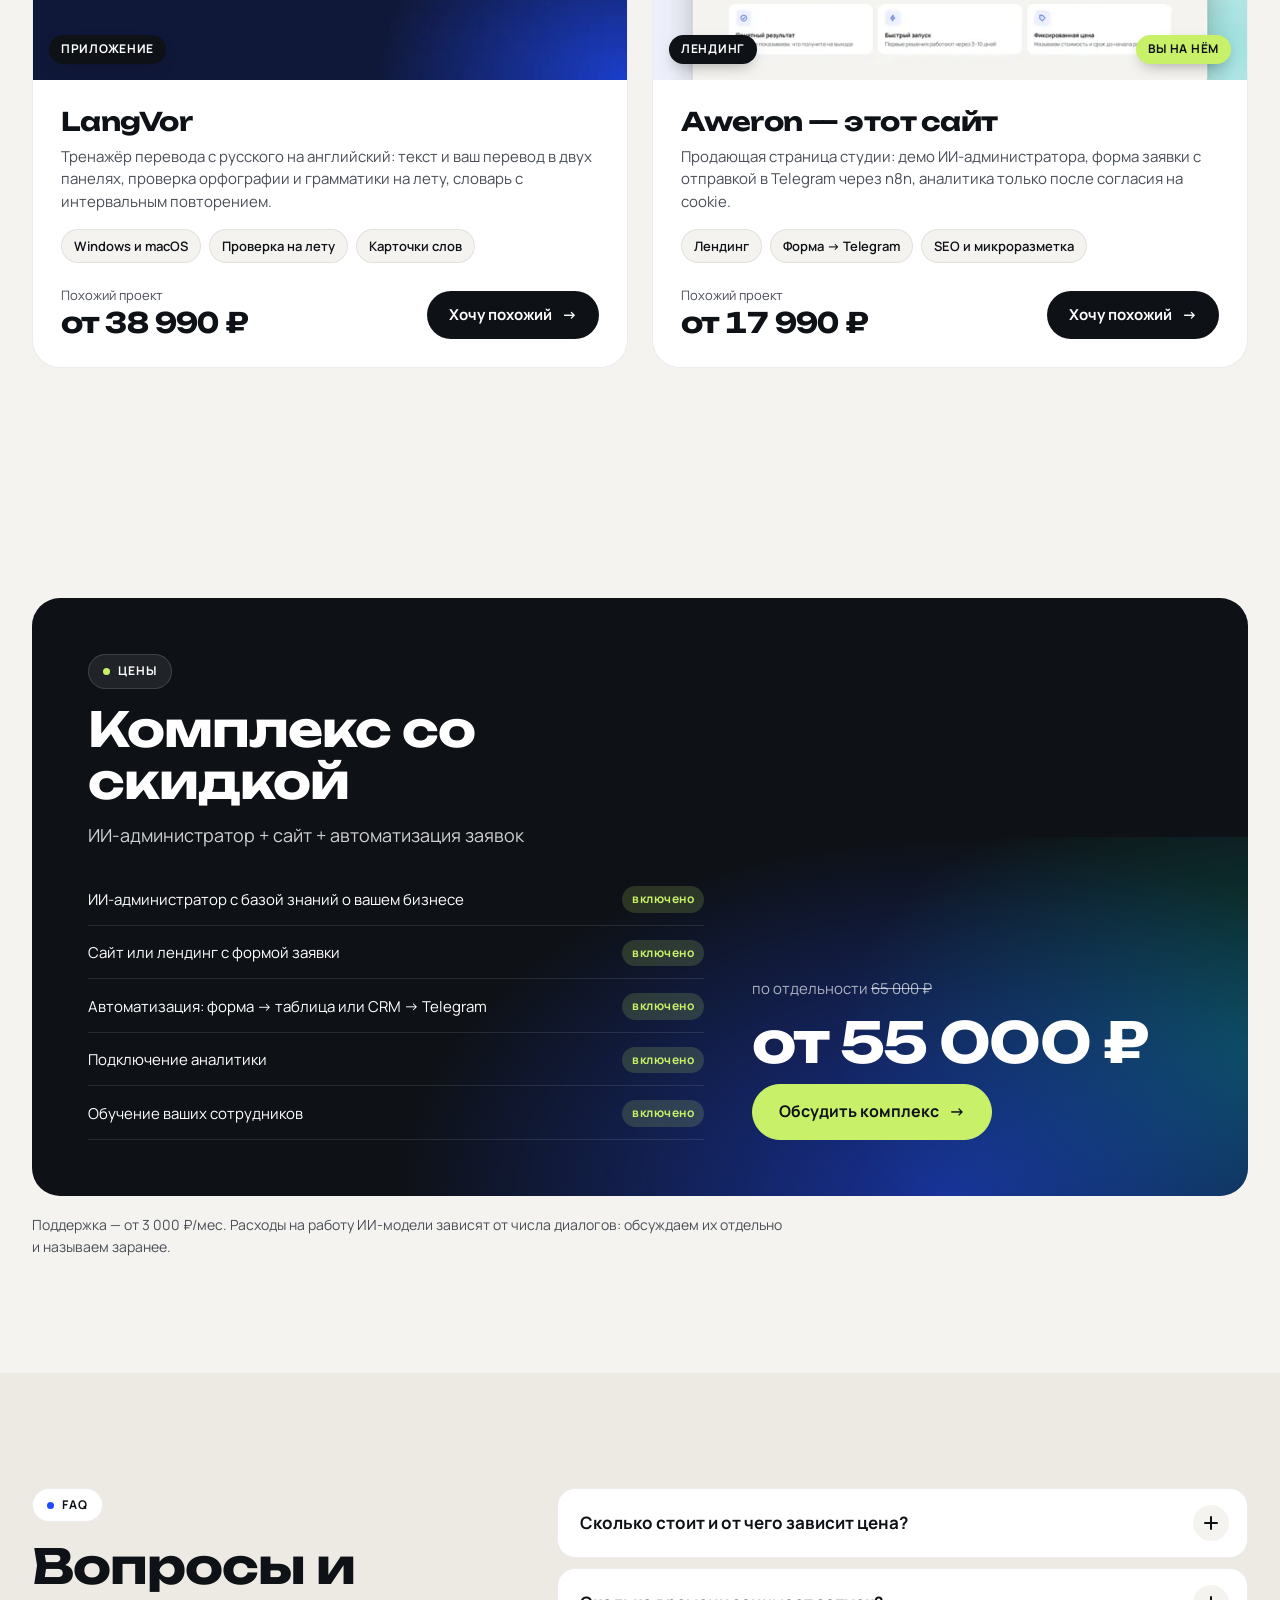
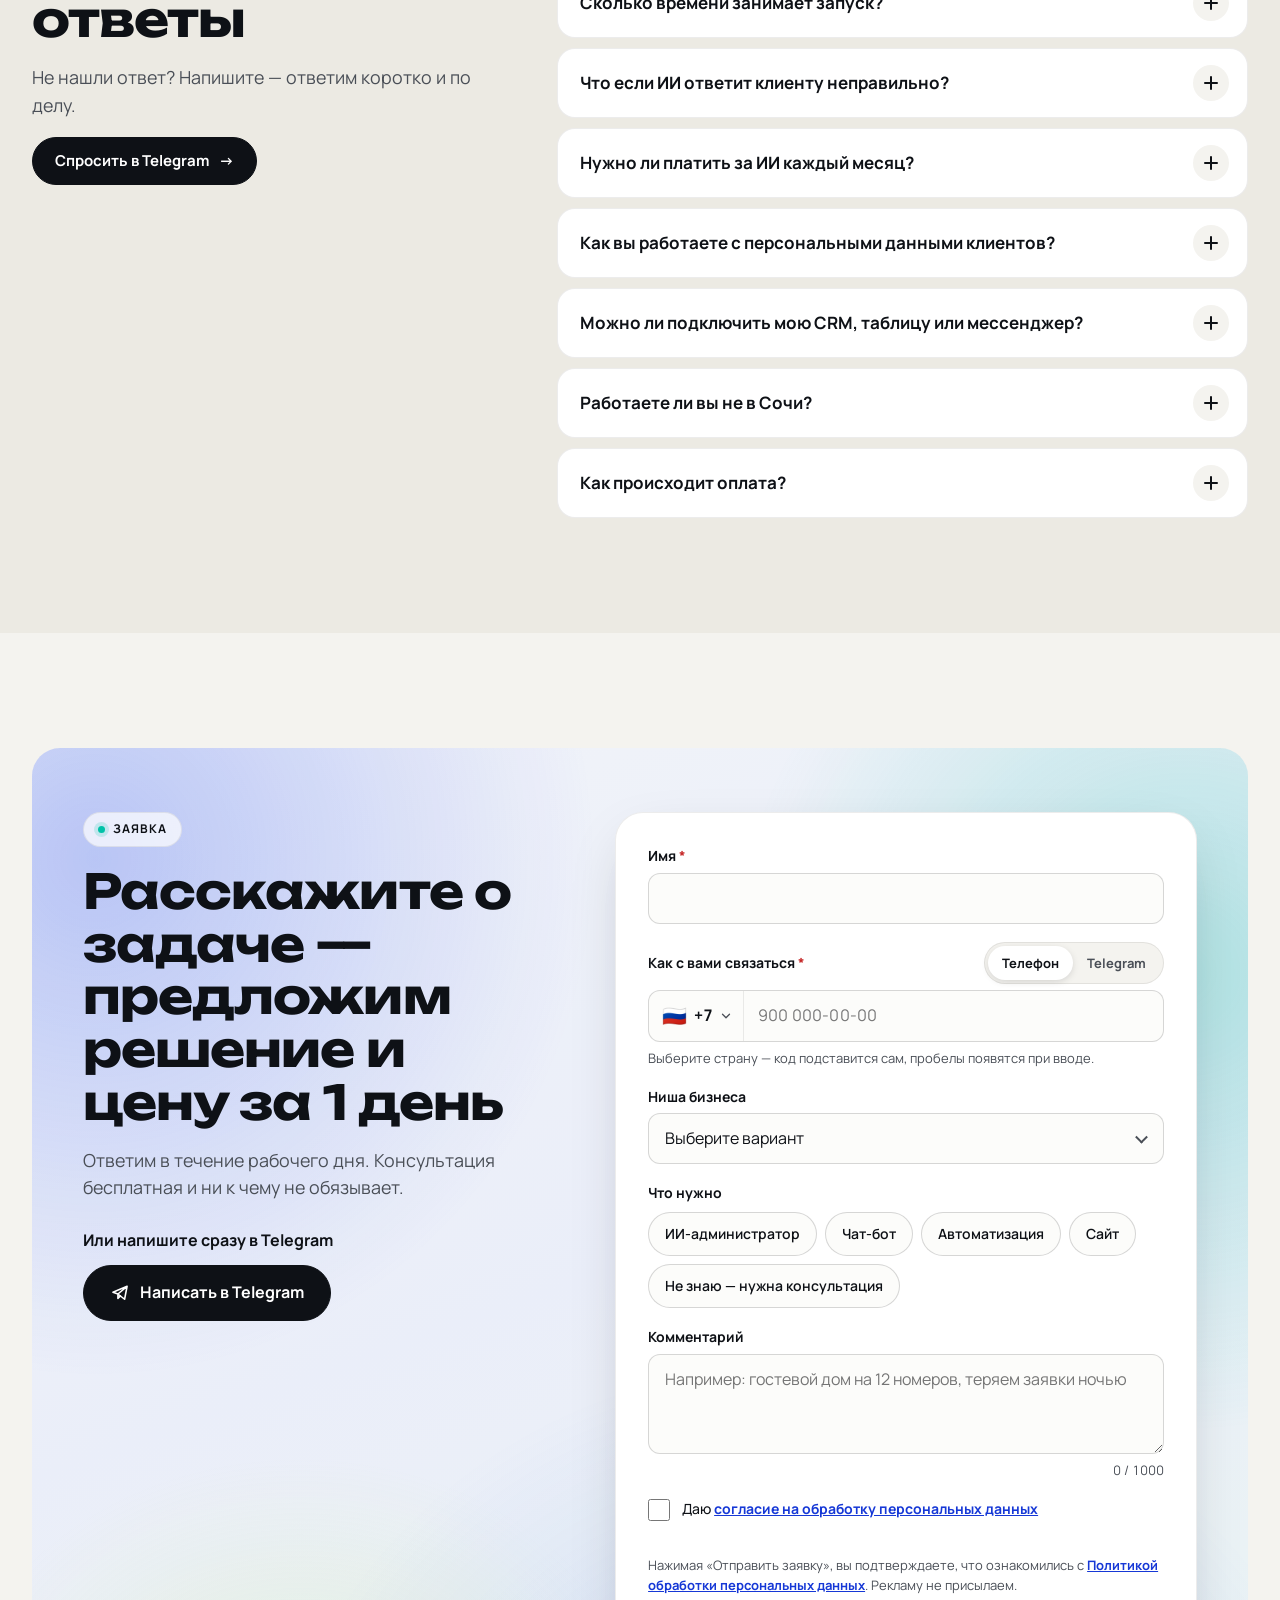
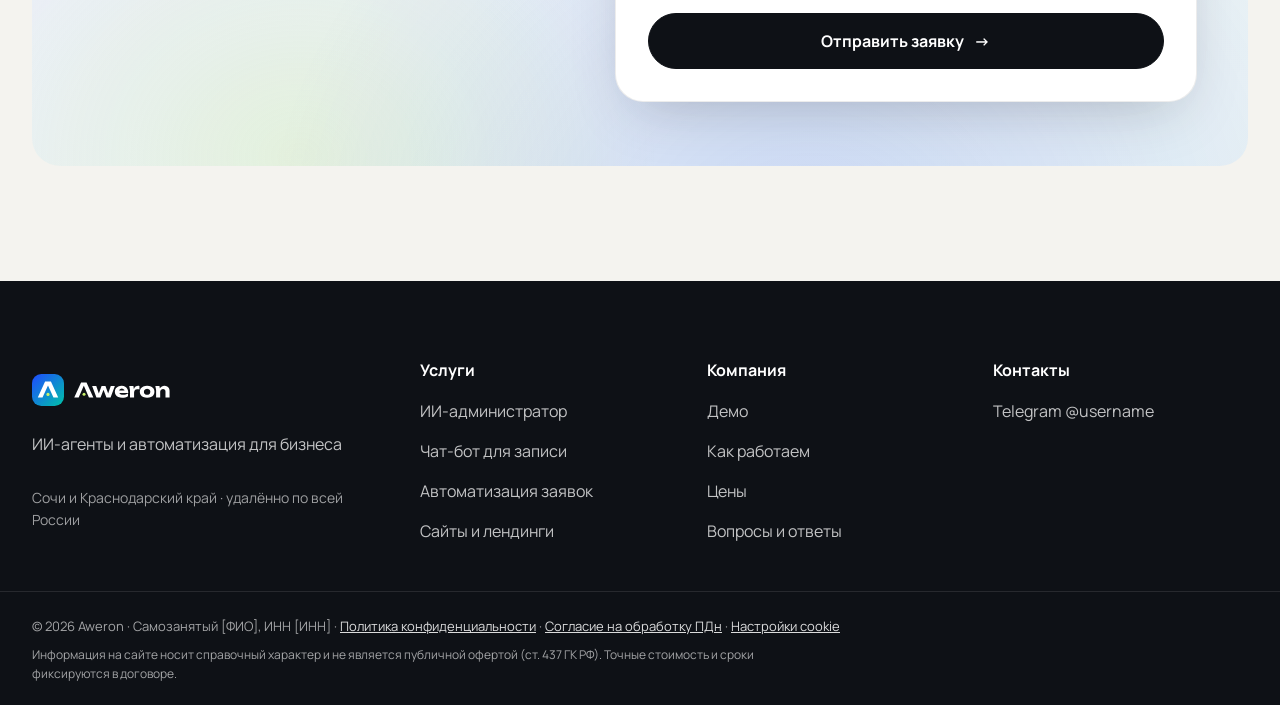
==== commit dc6182ed: "Финальная проверка: убраны кнопки «Скачать», исправлена ссылка в cookie-окне У ZernovAlg и LangVor у" ====
--- a/index.html
+++ b/index.html
@@ -478,7 +478,6 @@
               <h3 class="work-title" id="work-zeralg-title">ZernovAlg</h3>
               <p class="work-desc">Программа для подготовки к экзаменам по алгоритмам: собирает билет, даёт писать решение на Python или C++ и сразу проверяет его встроенными тестами. Плюс сайт для скачивания.</p>
               <ul class="work-tags"><li>Windows и macOS</li><li>Python · C++</li><li>Автопроверка решений</li></ul>
-              <p class="work-links"><svg width="16" height="16" viewBox="0 0 24 24" aria-hidden="true"><path d="M12 4v11M7 10.5l5 5 5-5M5 20h14" fill="none" stroke="currentColor" stroke-width="2" stroke-linecap="round" stroke-linejoin="round"/></svg>Скачать: <a href="https://github.com/stormi-oss/ZerAlg/releases/latest/download/ZernovAlg-Windows.exe" target="_blank" rel="noopener">Windows</a> · <a href="https://github.com/stormi-oss/ZerAlg/releases/latest/download/ZernovAlg.dmg" target="_blank" rel="noopener">macOS</a></p>
               <div class="work-bottom">
                 <div class="work-price-box">
                   <p class="work-price-label">Похожий проект</p>
@@ -497,7 +496,6 @@
               <h3 class="work-title" id="work-langvor-title">LangVor</h3>
               <p class="work-desc">Тренажёр перевода с русского на английский: текст и ваш перевод в двух панелях, проверка орфографии и грамматики на лету, словарь с интервальным повторением.</p>
               <ul class="work-tags"><li>Windows и macOS</li><li>Проверка на лету</li><li>Карточки слов</li></ul>
-              <p class="work-links"><svg width="16" height="16" viewBox="0 0 24 24" aria-hidden="true"><path d="M12 4v11M7 10.5l5 5 5-5M5 20h14" fill="none" stroke="currentColor" stroke-width="2" stroke-linecap="round" stroke-linejoin="round"/></svg>Скачать: <a href="https://github.com/stormi-oss/LangVor/releases/latest/download/langvor-windows.zip" target="_blank" rel="noopener">Windows</a> · <a href="https://github.com/stormi-oss/LangVor/releases/latest/download/langvor-macos.zip" target="_blank" rel="noopener">macOS</a></p>
               <div class="work-bottom">
                 <div class="work-price-box">
                   <p class="work-price-label">Похожий проект</p>
--- a/assets/css/style.css
+++ b/assets/css/style.css
@@ -1206,10 +1206,6 @@
 .work-btn:hover { box-shadow: inset 0 0 0 100px rgba(255,255,255,.1), 0 12px 24px -12px rgba(14,17,22,.5); }
 .work-btn:focus-visible { outline: 3px solid var(--brand); outline-offset: 3px; border-radius: 999px; }
 .work-arrow { display: inline-block; transition: transform .3s var(--ease); }
-.work-links { display: flex; align-items: center; gap: 6px; margin-top: 12px; font-size: 13px; color: var(--ink-2); }
-.work-links svg { flex: none; }
-.work-links a { display: inline-flex; align-items: center; min-height: 32px; color: var(--brand-dark); font-weight: 700; text-decoration: none; }
-.work-links a:hover { text-decoration: underline; }
 @media (max-width: 420px) { .work-btn { width: 100%; } }
 
 @media (hover: hover) and (pointer: fine) {
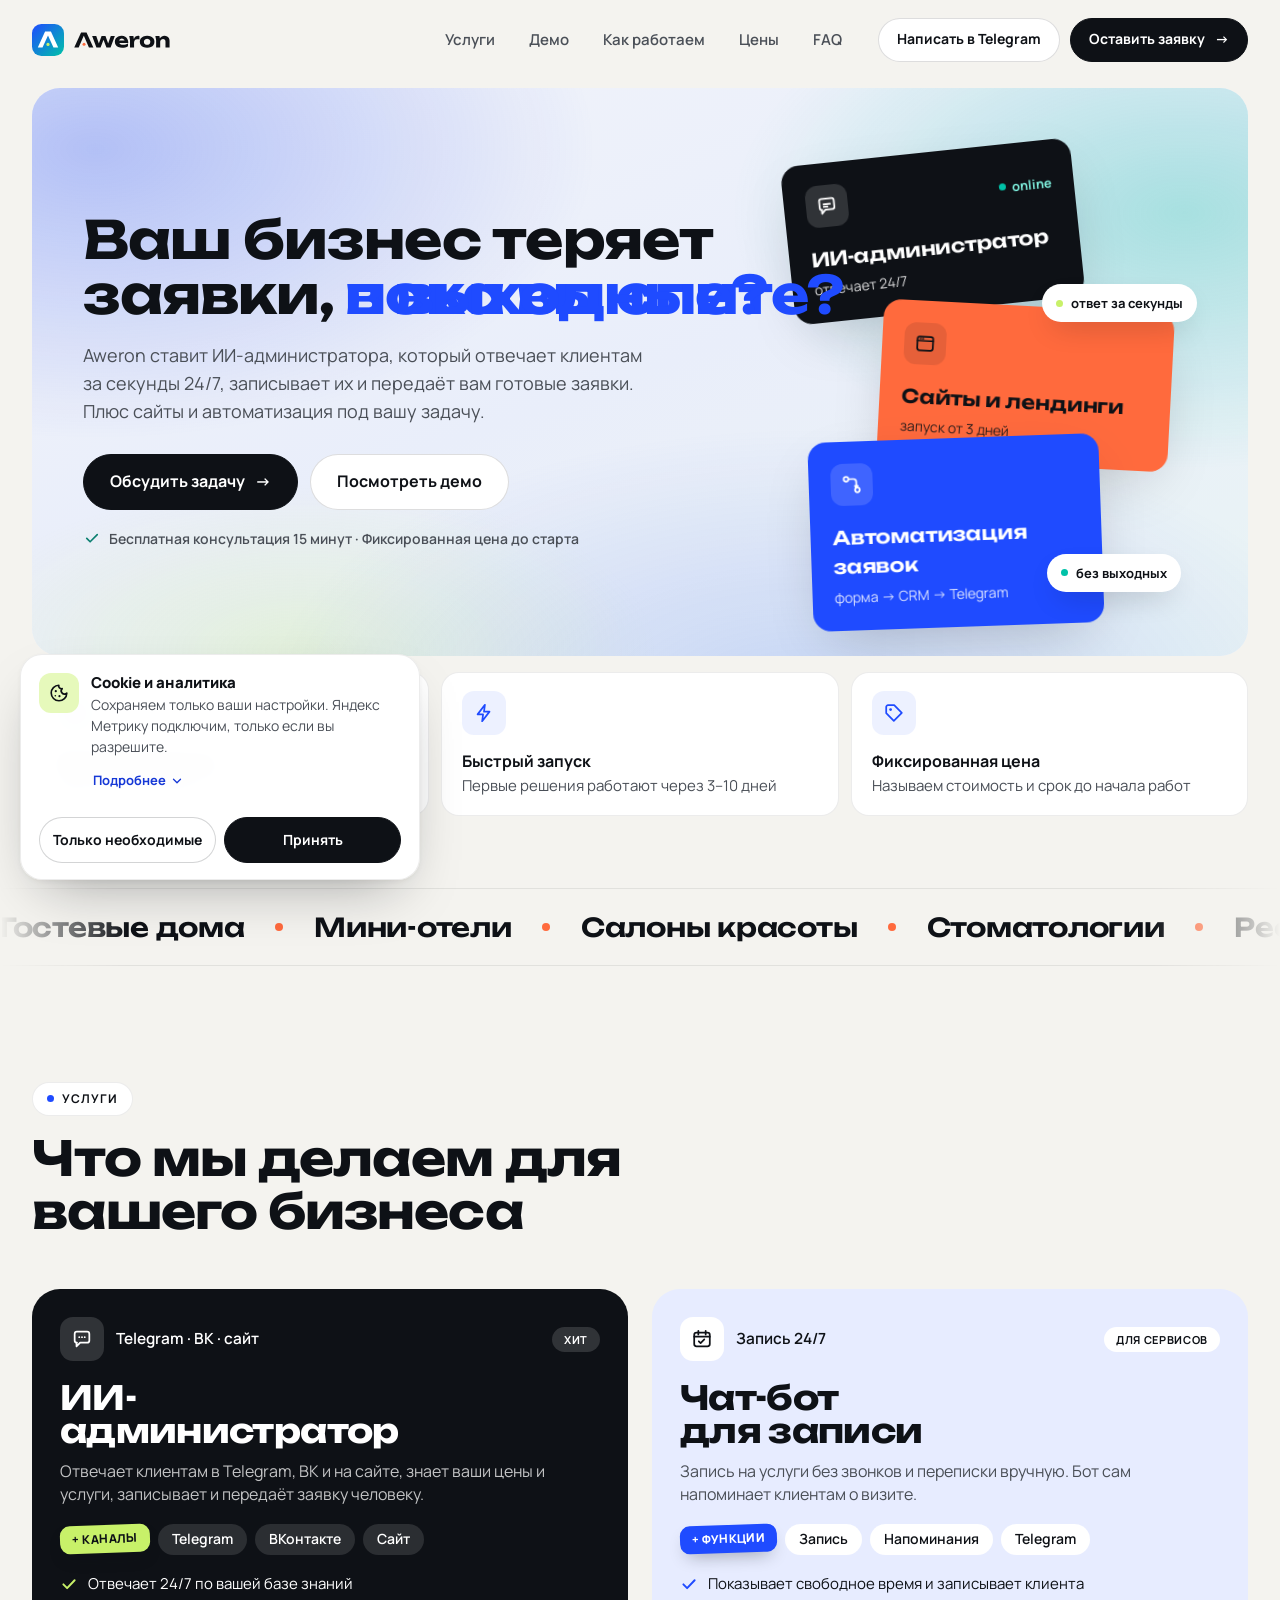
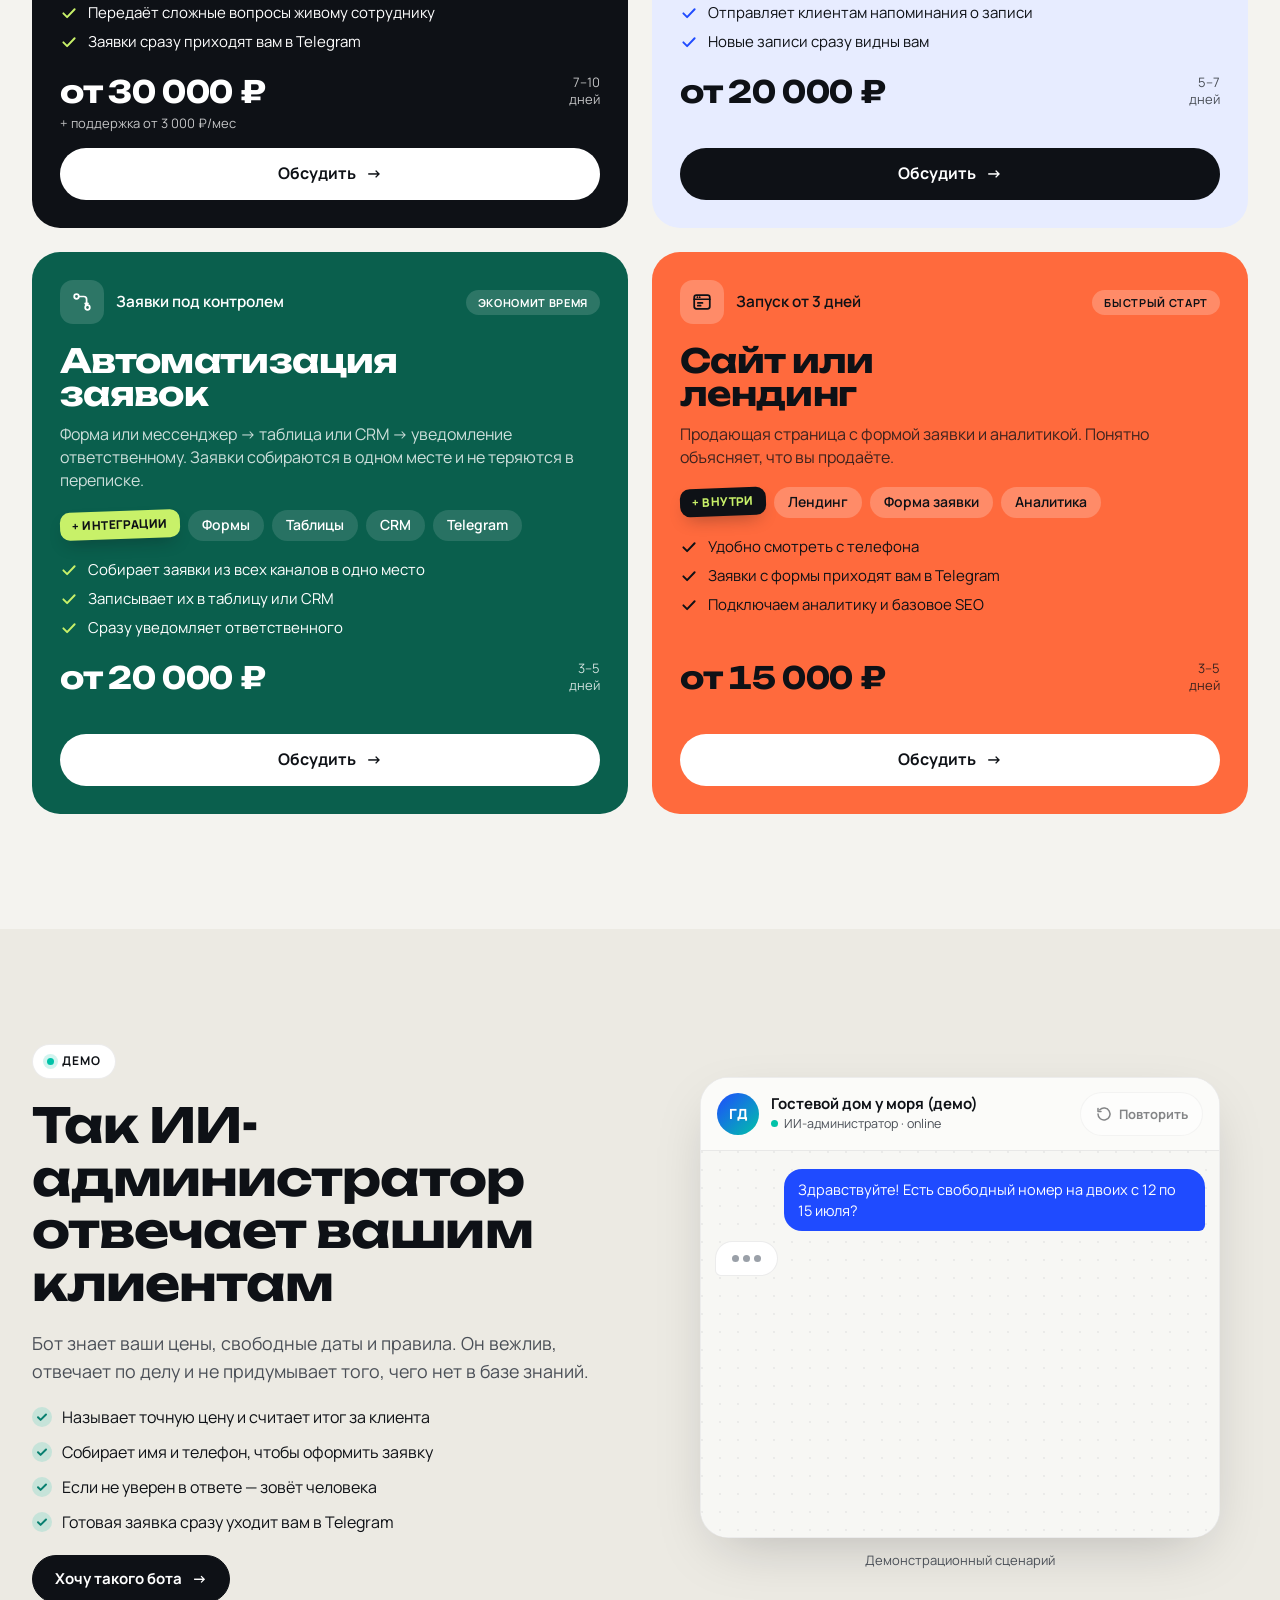
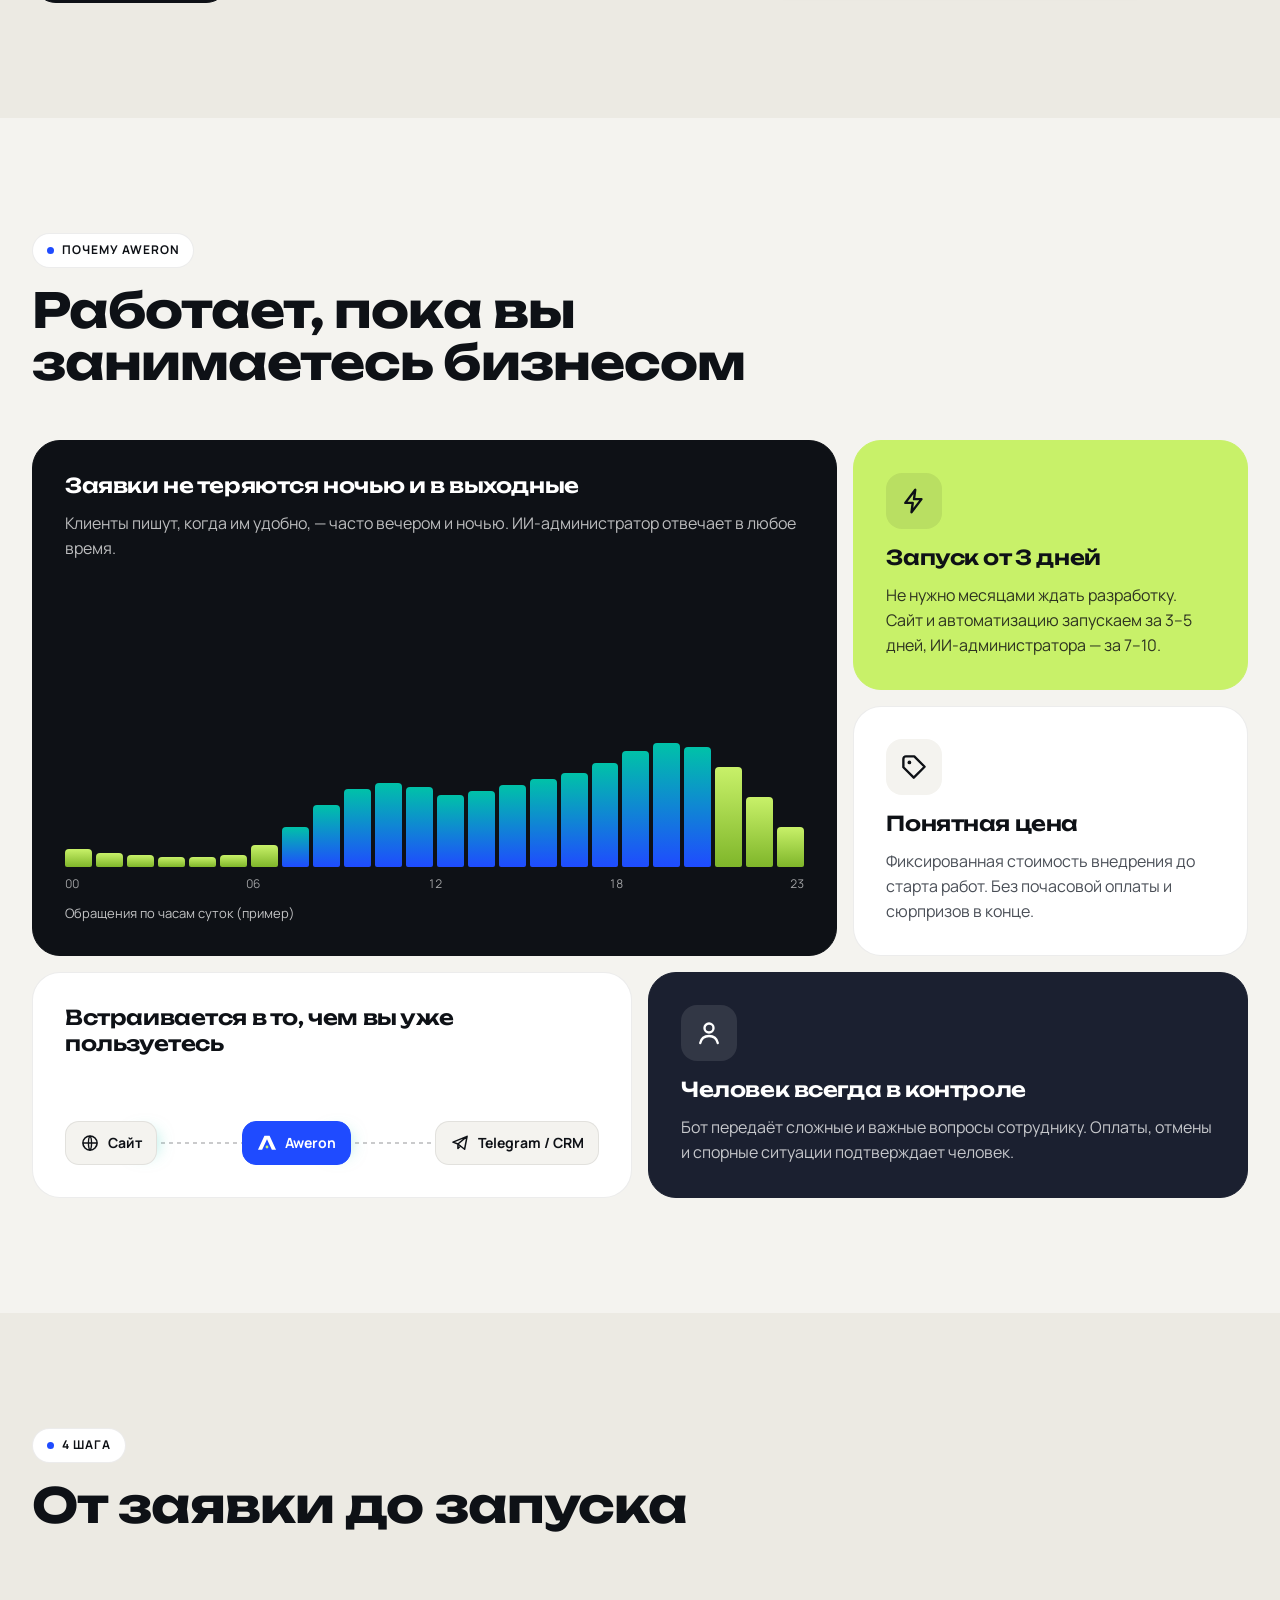
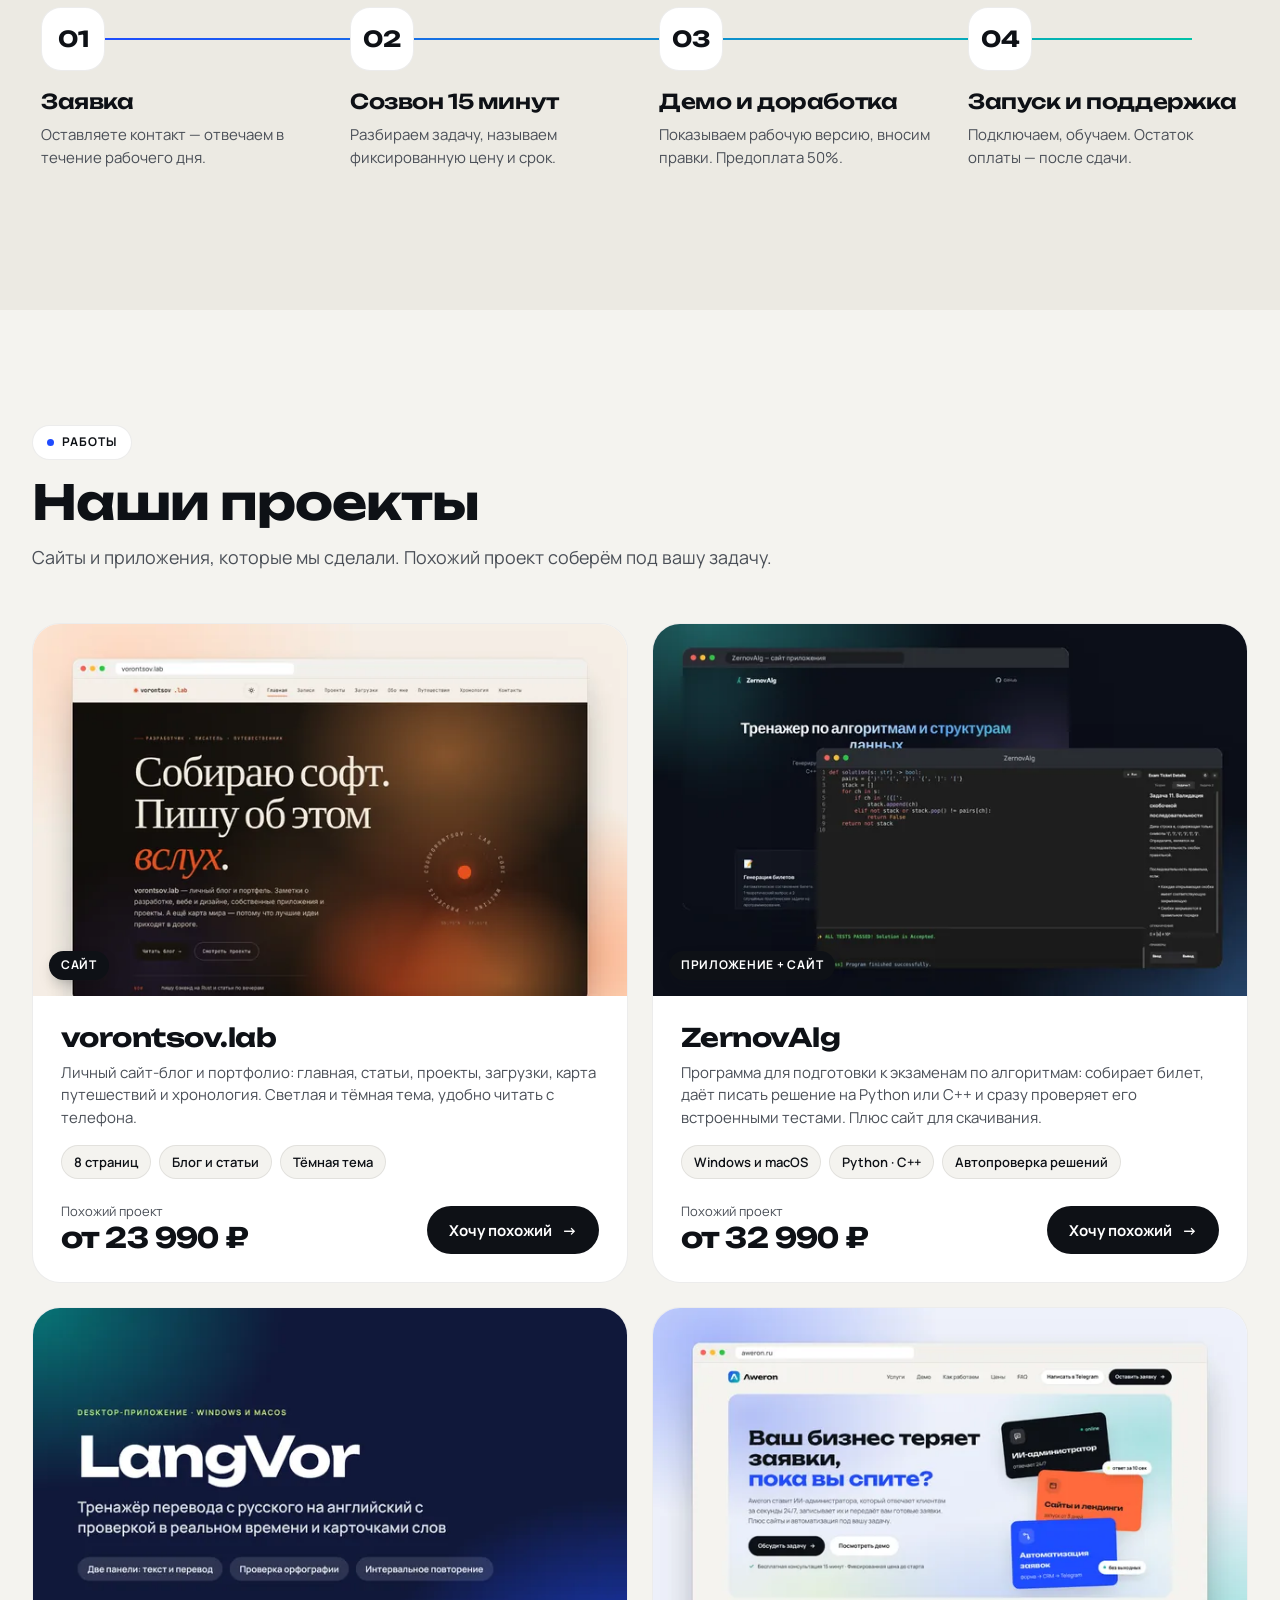
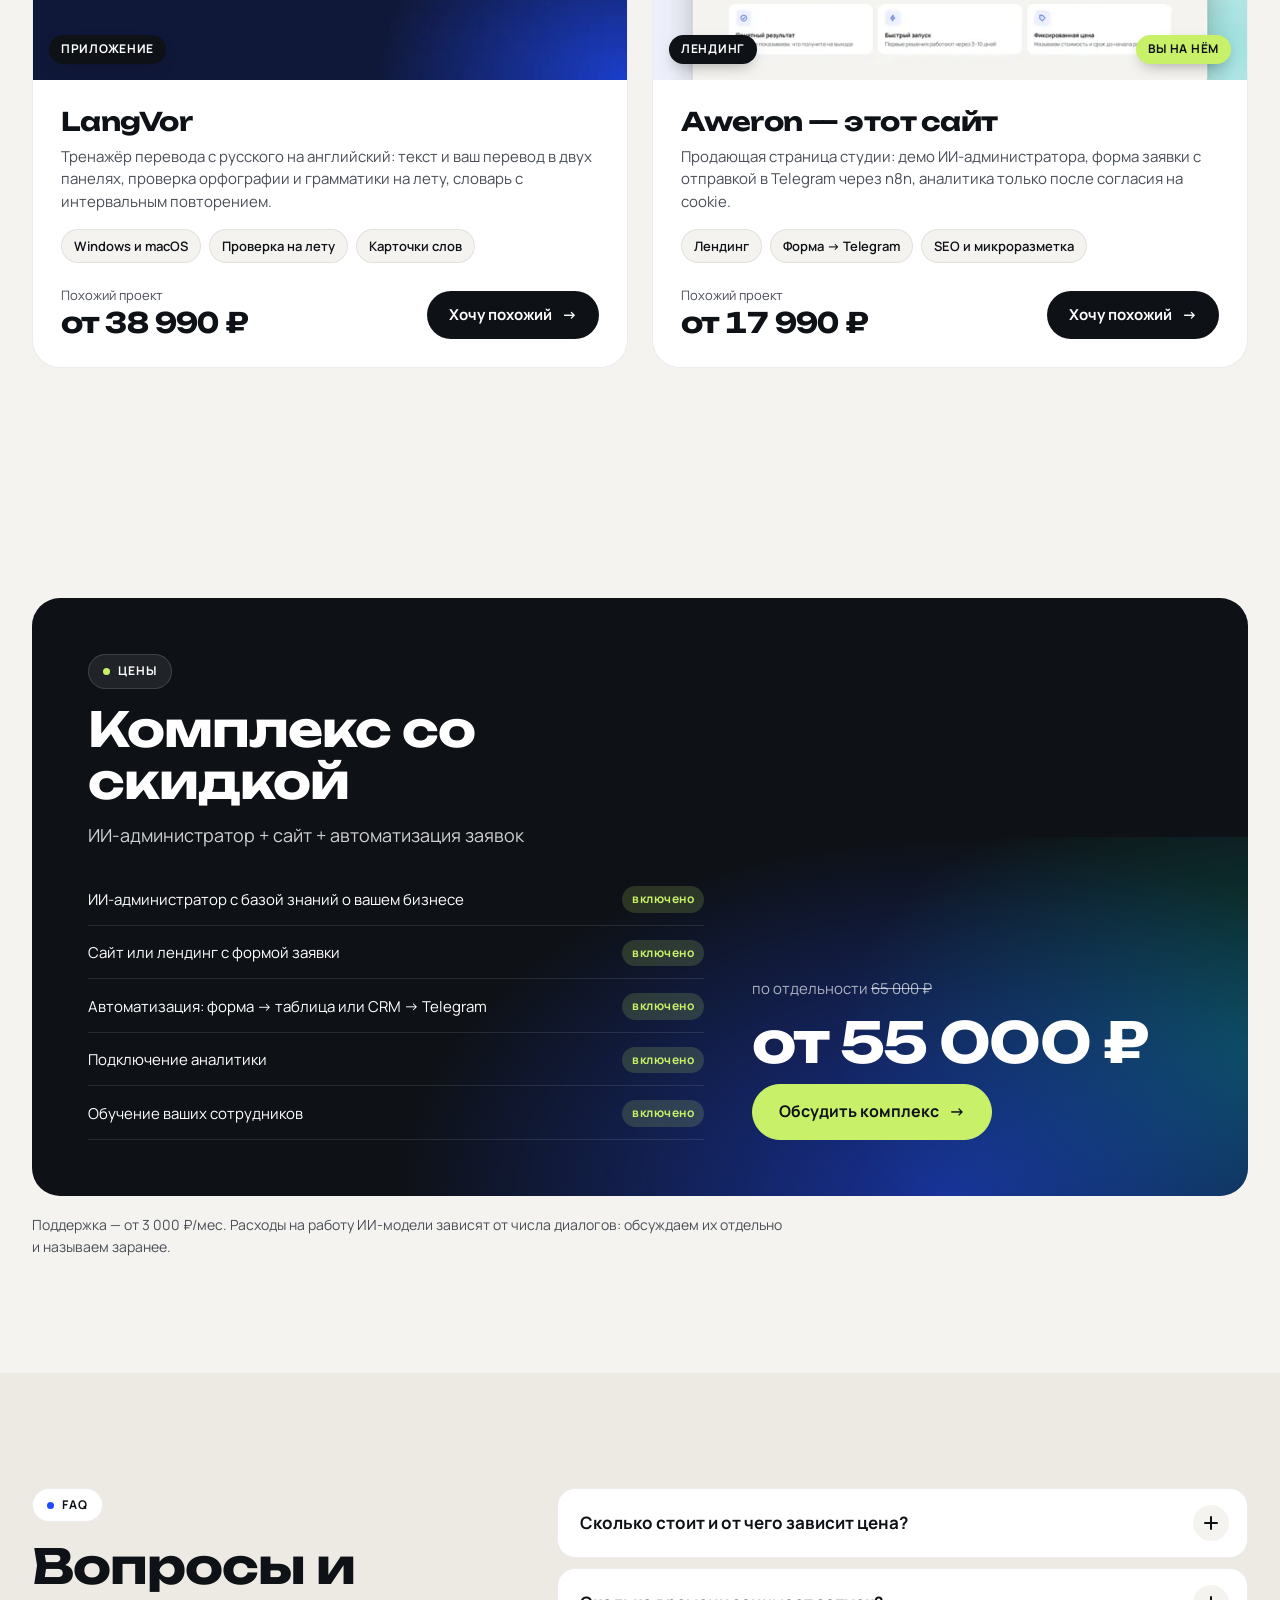
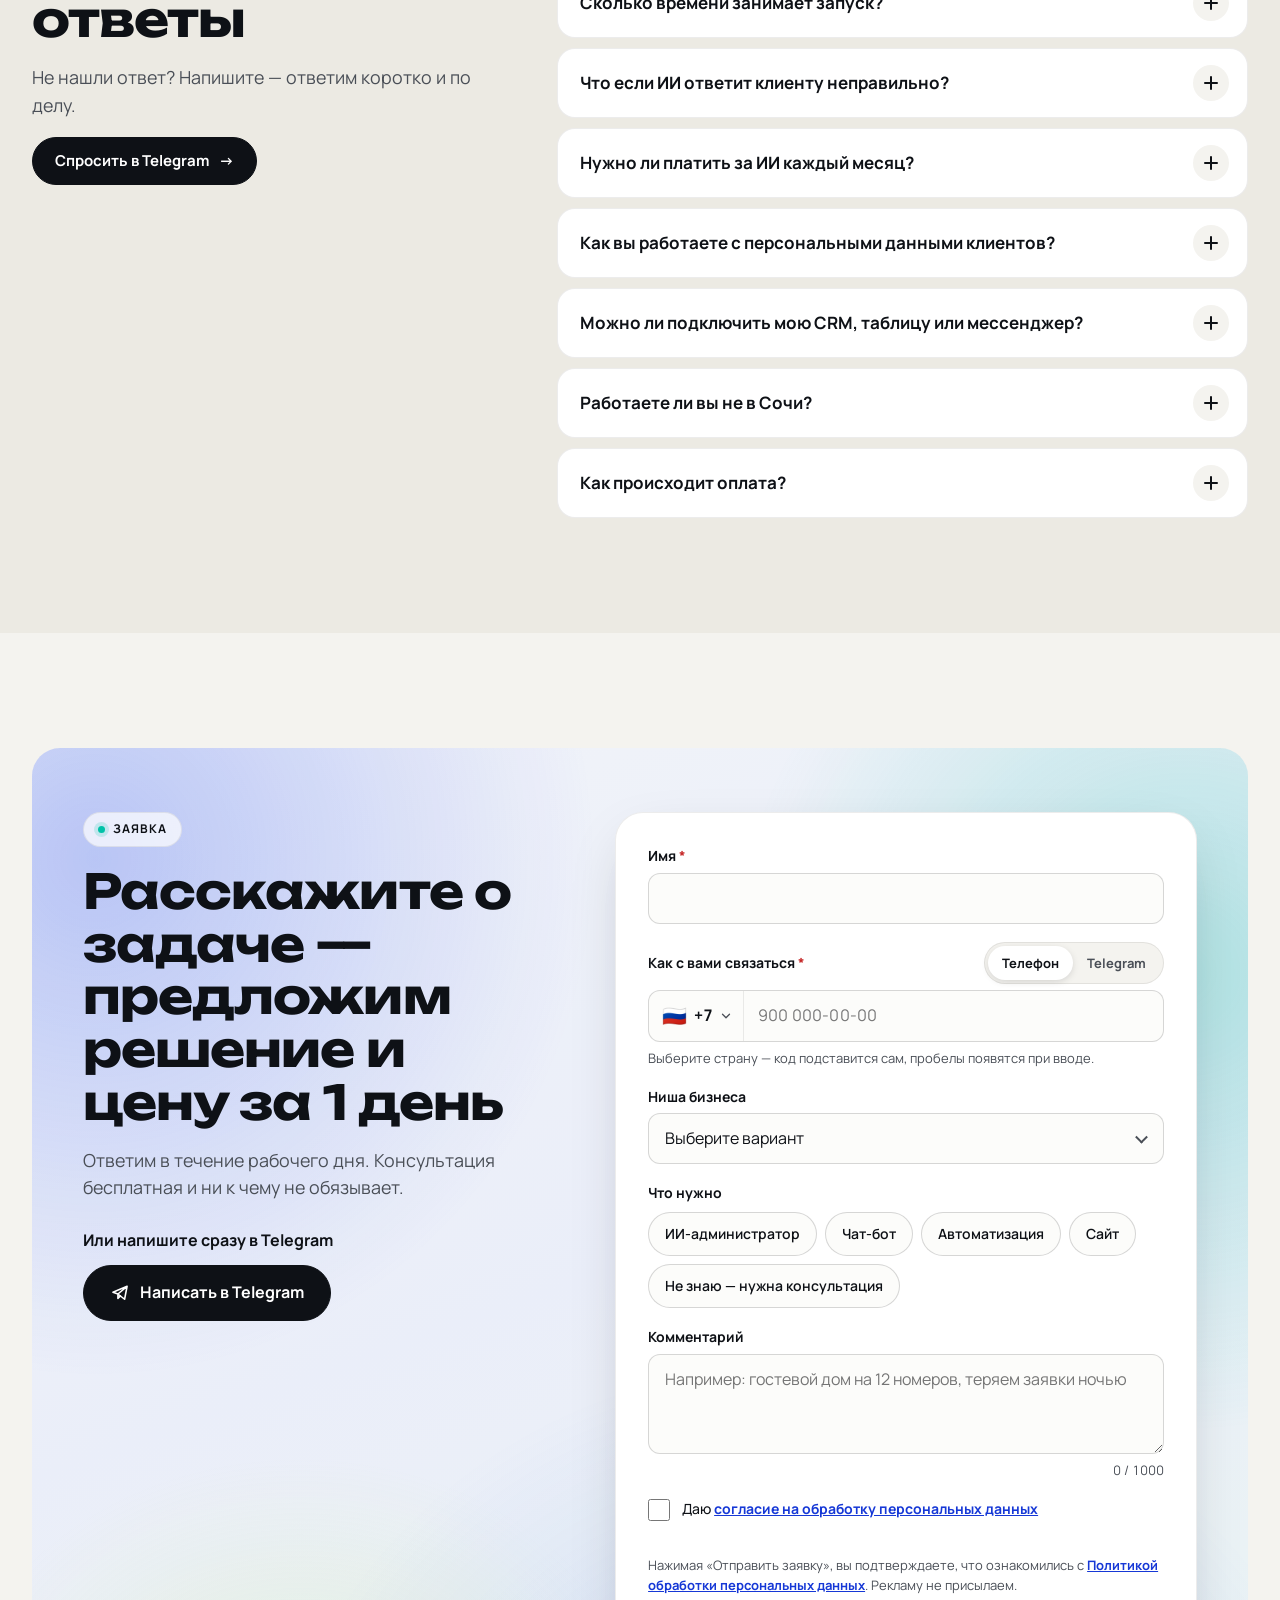
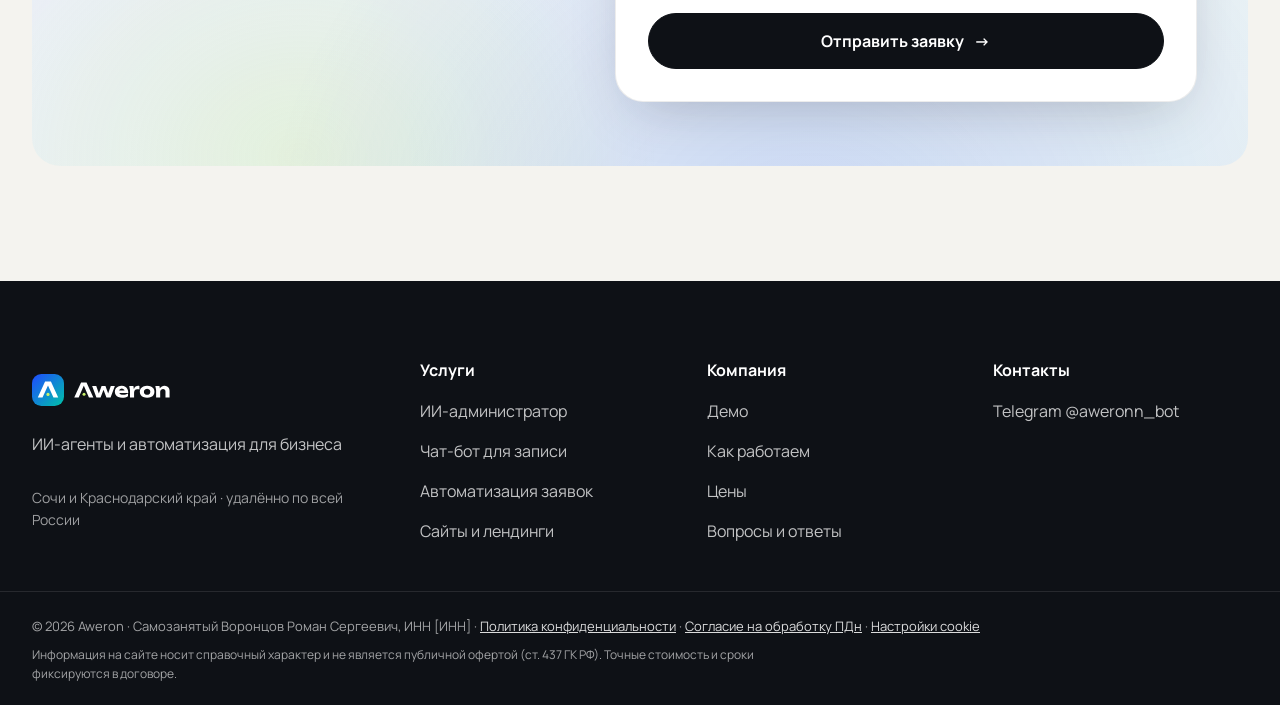
==== commit f53a768c: "Контакты: ФИО и Telegram ФИО самозанятого — Воронцов Роман Сергеевич, Telegram — @aweronn_bot (confi" ====
--- a/index.html
+++ b/index.html
@@ -56,7 +56,7 @@
       </nav>
 
       <div class="header-actions">
-        <a class="btn btn--ghost btn--sm" href="https://t.me/" data-tg target="_blank" rel="noopener">Написать в Telegram</a>
+        <a class="btn btn--ghost btn--sm" href="https://t.me/aweronn_bot" data-tg target="_blank" rel="noopener">Написать в Telegram</a>
         <a class="btn btn--dark btn--sm" href="#contact">Оставить заявку <span class="btn-arrow" aria-hidden="true">→</span></a>
       </div>
 
@@ -79,7 +79,7 @@
     </nav>
     <div class="mobile-menu-actions">
       <a class="btn btn--dark" href="#contact">Оставить заявку <span class="btn-arrow" aria-hidden="true">→</span></a>
-      <a class="btn btn--ghost" href="https://t.me/" data-tg target="_blank" rel="noopener">Написать в Telegram</a>
+      <a class="btn btn--ghost" href="https://t.me/aweronn_bot" data-tg target="_blank" rel="noopener">Написать в Telegram</a>
     </div>
   </div>
 
@@ -562,7 +562,7 @@
           <p class="pill-badge"><span class="dot"></span>FAQ</p>
           <h2 id="faq-title">Вопросы и ответы</h2>
           <p class="lead">Не нашли ответ? Напишите — ответим коротко и по делу.</p>
-          <a class="btn btn--dark" href="https://t.me/" data-tg target="_blank" rel="noopener">Спросить в Telegram <span class="btn-arrow" aria-hidden="true">→</span></a>
+          <a class="btn btn--dark" href="https://t.me/aweronn_bot" data-tg target="_blank" rel="noopener">Спросить в Telegram <span class="btn-arrow" aria-hidden="true">→</span></a>
         </div>
 
         <div class="faq-list reveal-up" style="--i:1">
@@ -614,7 +614,7 @@
               <p class="lead">Ответим в течение рабочего дня. Консультация бесплатная и ни к чему не обязывает.</p>
               <div class="tg-alt">
                 <p>Или напишите сразу в Telegram</p>
-                <a class="btn btn--dark btn--lg" href="https://t.me/" data-tg target="_blank" rel="noopener">
+                <a class="btn btn--dark btn--lg" href="https://t.me/aweronn_bot" data-tg target="_blank" rel="noopener">
                   <svg width="20" height="20" viewBox="0 0 24 24" aria-hidden="true"><path d="M20.5 4L3.5 11l6 2.2M20.5 4l-3 15.5-8-6.3M20.5 4L9.5 13.2v5.3l3-3" fill="none" stroke="currentColor" stroke-width="1.9" stroke-linecap="round" stroke-linejoin="round"/></svg>
                   Написать в Telegram
                 </a>
@@ -723,7 +723,7 @@
               <div class="form-status" role="status" aria-live="polite" hidden>
                 <svg class="status-check" width="28" height="28" viewBox="0 0 28 28" aria-hidden="true"><circle cx="14" cy="14" r="12.5" fill="none" stroke="currentColor" stroke-width="2"/><path d="M8.5 14.5l3.8 3.8 7.4-8" fill="none" stroke="currentColor" stroke-width="2.4" stroke-linecap="round" stroke-linejoin="round"/></svg>
                 <p class="form-status-text"></p>
-                <a class="btn btn--dark btn--sm form-status-tg" href="https://t.me/" data-tg target="_blank" rel="noopener" hidden>Написать в Telegram</a>
+                <a class="btn btn--dark btn--sm form-status-tg" href="https://t.me/aweronn_bot" data-tg target="_blank" rel="noopener" hidden>Написать в Telegram</a>
               </div>
             </form>
           </div>
@@ -763,7 +763,7 @@
       <div class="footer-col">
         <p class="footer-title">Контакты</p>
         <ul>
-          <li><a href="https://t.me/" data-tg data-contact="telegram" target="_blank" rel="noopener">Telegram</a></li>
+          <li><a href="https://t.me/aweronn_bot" data-tg data-contact="telegram" target="_blank" rel="noopener">Telegram</a></li>
           <li><a href="#" data-contact="phone">[ДОБАВИТЬ: телефон]</a></li>
           <li><a href="#" data-contact="email">[ДОБАВИТЬ: email]</a></li>
           <li><a href="#" data-contact="vk" target="_blank" rel="noopener">ВКонтакте</a></li>
@@ -771,7 +771,7 @@
       </div>
     </div>
     <div class="container footer-bottom">
-      <p>© <span data-year>2026</span> Aweron · Самозанятый <span data-legal="name">[ФИО]</span>, ИНН <span data-legal="inn">[ИНН]</span> · <a href="privacy.html">Политика конфиденциальности</a> · <a href="consent.html">Согласие на обработку ПДн</a> · <button class="cookie-settings" type="button" data-cookie-settings>Настройки cookie</button></p>
+      <p>© <span data-year>2026</span> Aweron · Самозанятый <span data-legal="name">Воронцов Роман Сергеевич</span>, ИНН <span data-legal="inn">[ИНН]</span> · <a href="privacy.html">Политика конфиденциальности</a> · <a href="consent.html">Согласие на обработку ПДн</a> · <button class="cookie-settings" type="button" data-cookie-settings>Настройки cookie</button></p>
       <p class="footer-note">Информация на сайте носит справочный характер и не является публичной офертой (ст. 437 ГК РФ). Точные стоимость и сроки фиксируются в договоре.</p>
     </div>
   </footer>
